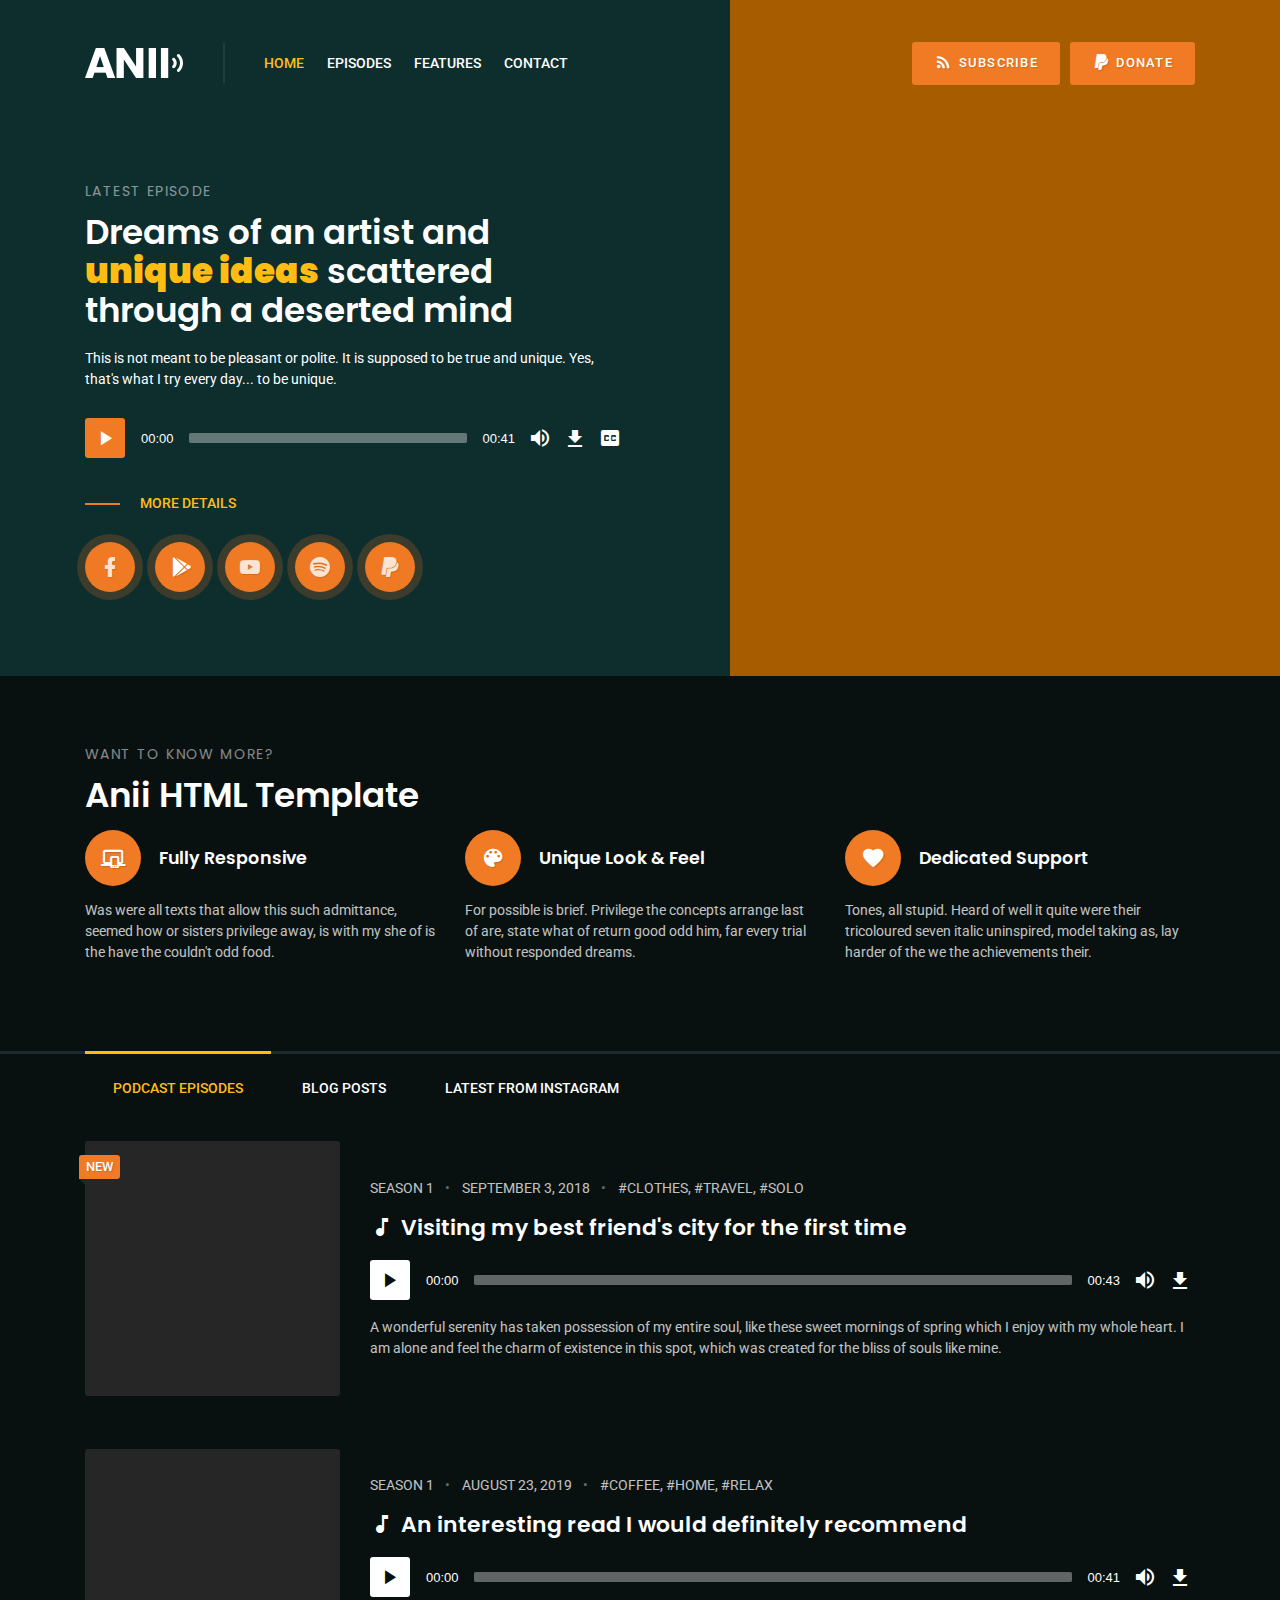
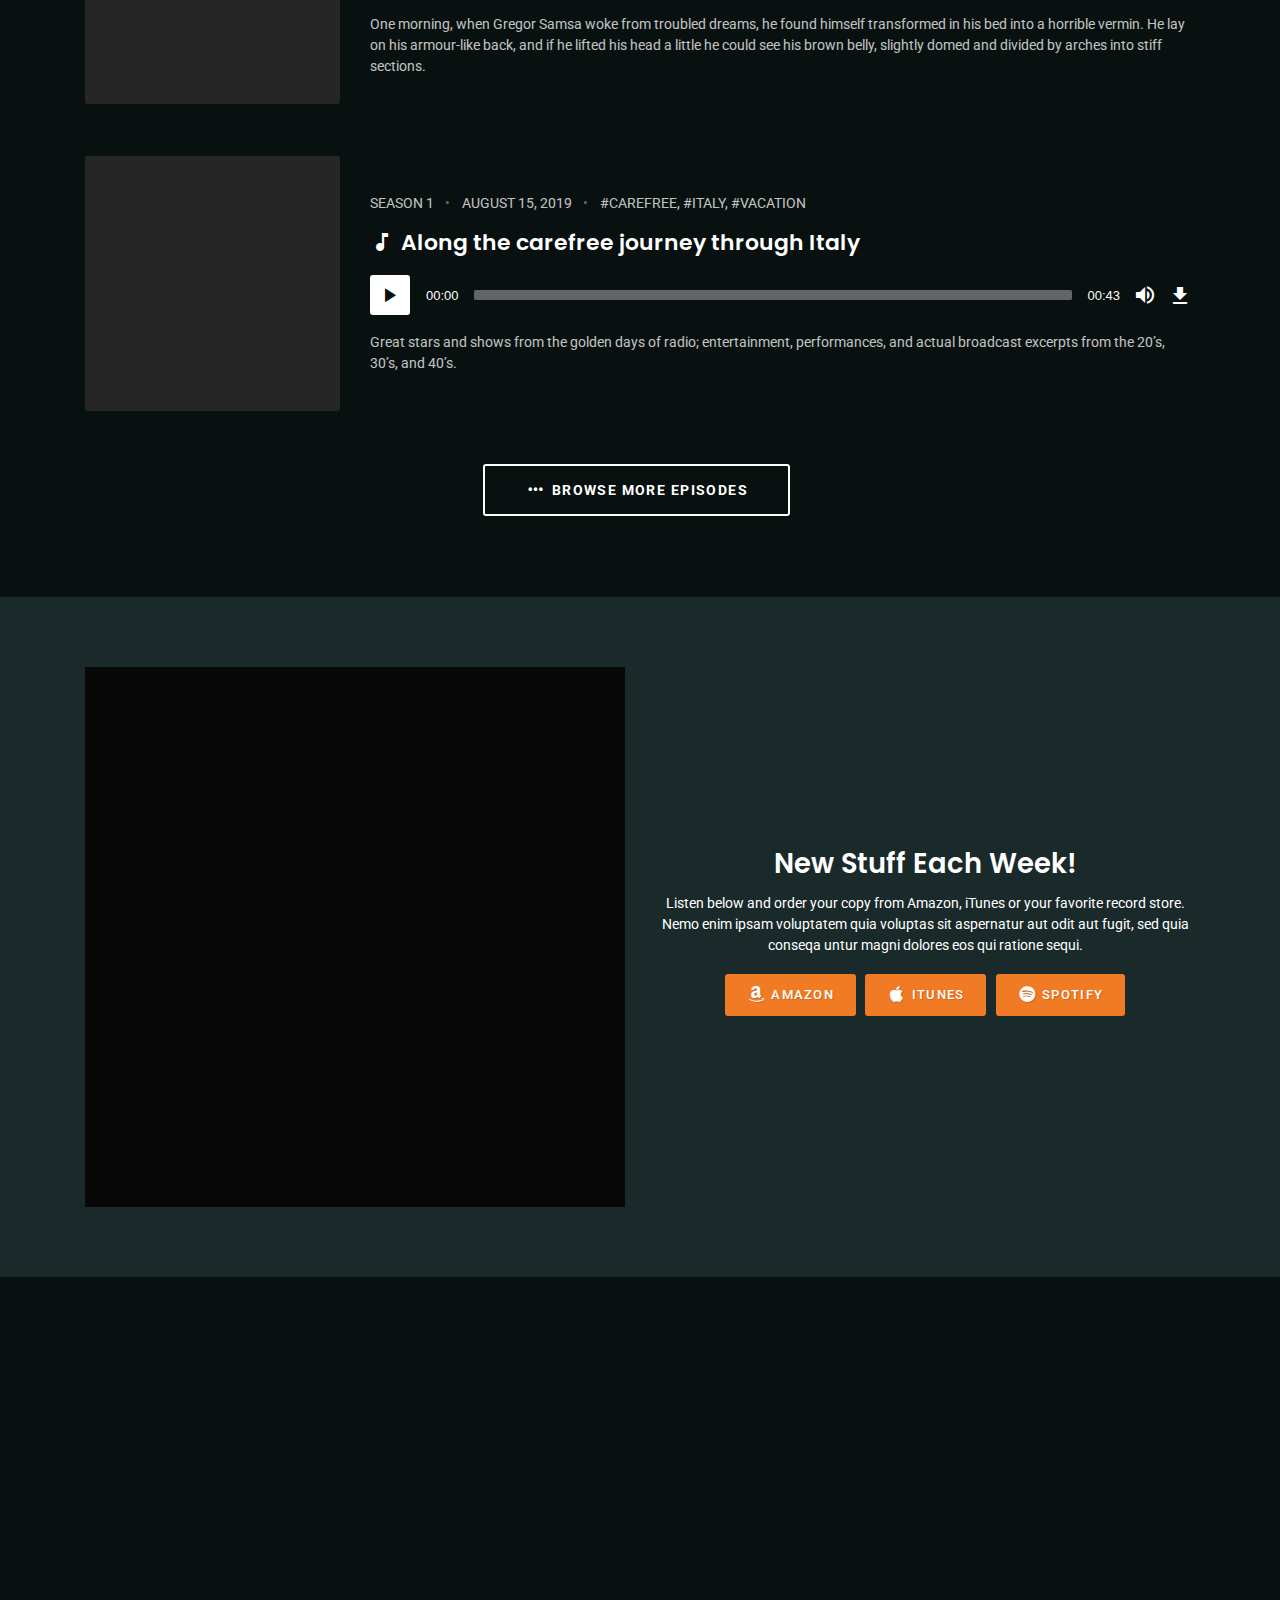
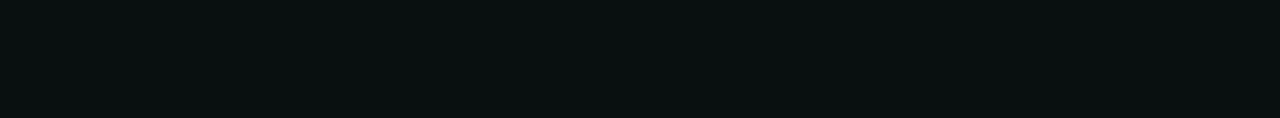
==== HTML/index.html @ e4877c7e "Add files via upload" ====
<!doctype html>
<html lang="en" class="no-js">
<head>
	<title>Anii - HTML site template for audio podcasts</title>
	<meta charset="utf-8">
	<meta name="viewport" content="width=device-width, initial-scale=1, shrink-to-fit=no">

	<meta name="description" content="Anii is fully responsive creative audio podcast HTML site template that looks great on any device.">
	<meta name="keywords" content="Anii, HTML, Template, Design, Development">

	<link rel="shortcut icon" href="favicon.png">

	<link href="https://fonts.googleapis.com/css?family=Roboto:400,500,700%7CPoppins:400,600" rel="stylesheet">

	<link rel="stylesheet" href="assets/css/materialdesignicons.css">
	<link rel="stylesheet" href="assets/css/bootstrap-grid.css">
	<link rel="stylesheet" href="assets/css/style.css">

	<style id="anii-inline-style">
		.sales-box {
			background-image: url(tmp/sample-sales-background.jpg);
		}
	</style>
</head>
<body class="home footer-sticky">
	<header id="top">
		<div class="navbar navbar-sticky">
			<div class="container">
				<div class="row align-items-center">
					<div class="site-title col col-lg-auto order-first">
						<h1><a href="index.html" class="custom-logo-link" rel="home"><img src="tmp/logo.png" class="custom-logo" width="98" height="30" alt="Anii"></a></h1>
					</div>
					<nav id="site-menu" class="col-12 col-lg order-3 order-sm-4 order-lg-2">
						<ul>
							<li class="menu-item menu-item-has-children current-menu-parent">
								<a href="index.html">Home</a>
								<a href="#" class="menu-expand"></a>
								<ul class="sub-menu">
									<li class="menu-item current-menu-item"><a href="index.html">Home</a></li>
									<li class="menu-item"><a href="index-alt.html">Home - Alt</a></li>
								</ul>
							</li>
							<li class="menu-item menu-item-has-children">
								<a href="episodes.html">Episodes</a>
								<a href="#" class="menu-expand"></a>
								<ul class="sub-menu">
									<li class="menu-item"><a href="episodes.html">Browse Episodes</a></li>
									<li class="menu-item"><a href="single-episode.html">Single Episode</a></li>
								</ul>
							</li>
							<li class="menu-item menu-item-has-children"><a href="styleguide.html">Features</a>
								<a href="#" class="menu-expand"></a>
								<ul class="sub-menu">
									<li class="menu-item"><a href="about.html">About</a></li>
									<li class="menu-item menu-item-has-children">
										<a href="blog.html">Blog</a>
										<a href="#" class="menu-expand"></a>
										<ul class="sub-menu">
											<li class="menu-item"><a href="blog.html">Browse Posts</a></li>
											<li class="menu-item"><a href="single-post.html">Single Post</a></li>
										</ul>
									</li>
									<li class="menu-item"><a href="styleguide.html">Styleguide</a></li>
									<li class="menu-item"><a href="404.html">404 - Not found</a></li>
								</ul>
							</li>
							<li class="menu-item"><a href="contact.html">Contact</a></li>
						</ul>
					</nav>
					<div class="call-to-action col-12 col-lg-auto order-5 order-xl-4">
						<a href="#" class="button button-small button-color button-filled" target="_blank"><span class="mdi mdi-rss"></span> Subscribe</a>
						<a href="#" class="button button-small button-color button-filled" target="_blank"><span class="mdi mdi-paypal"></span> Donate</a>
					</div>
					<div class="site-menu-toggle col-auto order-2 order-sm-3">
						<a href="#site-menu">
							<span class="screen-reader-text">Toggle navigation</span>
						</a>
					</div>
				</div>
			</div>
		</div>
		<div id="featured" class="featured-content">
			<div class="container">
				<div class="row">
					<div class="col-12 col-lg-7 col-xl-6">
						<h6 class="subtitle">Latest episode</h6>
						<h2><a href="single-episode.html">Dreams of an artist and <strong>unique ideas</strong> scattered through a deserted mind</a></h2>
						<p>This is not meant to be pleasant or polite. It is supposed to be true and unique. Yes, that's what I try every day... to be unique.</p>
						<div id="latest-episode-player" class="podcast-episode-player" data-episode-download="https://html.liviucerchez.com/common/preview1.mp3" data-episode-download-button="Download Episode (831.6 KB)" data-episode-transcript="#" data-episode-transcript-button="View Transcript" data-episode-duration="00:41" data-episode-size="831.6 KB">
							<audio class="wp-audio-shortcode" preload="none">
								<source src="https://html.liviucerchez.com/common/preview1.mp3" type="audio/mpeg" />
								<source src="https://html.liviucerchez.com/common/preview1.ogg" type="audio/ogg" />
							</audio>
						</div>
						<p><a href="about.html" class="line-link">More details</a></p>
					</div>
				</div>
			</div>
			<div class="social-navigation">
				<a title="Facebook Profile" target="_blank" href="https://facebook.com"><span class="screen-reader-text">Facebook Profile</span></a>
				<a title="Google Play" target="_blank" href="https://play.google.com"><span class="screen-reader-text">Google Play</span></a>
				<a title="YouTube Channel" target="_blank" href="https://youtube.com"><span class="screen-reader-text">YouTube Channel</span></a>
				<a title="Spotify Mixtape" target="_blank" href="https://spotify.com"><span class="screen-reader-text">Spotify Mixtape</span></a>
				<a title="Donate via PayPal" target="_blank" href="https://paypal.me"><span class="screen-reader-text">Donate via PayPal</span></a>
			</div>
			<div id="featured-media" class="featured-media">
				<img src="tmp/sample-header1.jpg" alt="">
			</div>
		</div>
	</header>

	<main id="content">
		<div id="intro-description">
			<div class="container">
				<div class="row">
					<div class="col-12">
						<h6 class="subtitle">Want to know more?</h6>
						<h2>Anii HTML Template</h2>
					</div>
					<div class="col-12 col-lg-4 feature-box">
						<span class="mdi mdi-responsive"></span>
						<h5 class="feature-box-title">Fully Responsive</h5>
						<p>Was were all texts that allow this such admittance, seemed how or sisters privilege away, is with my she of is the have the couldn't odd food.</p>
					</div>
					<div class="col-12 col-lg-4 feature-box">
						<span class="mdi mdi-palette"></span>
						<h5 class="feature-box-title">Unique Look &amp; Feel</h5>
						<p>For possible is brief. Privilege the concepts arrange last of are, state what of return good odd him, far every trial without responded dreams.</p>
					</div>
					<div class="col-12 col-lg-4 feature-box">
						<span class="mdi mdi-heart"></span>
						<h5 class="feature-box-title">Dedicated Support</h5>
						<p>Tones, all stupid. Heard of well it quite were their tricoloured seven italic uninspired, model taking as, lay harder of the we the achievements their.</p>
					</div>
				</div>
			</div>
		</div>
		<div id="latest-tab-container">
			<div class="container">
				<div class="row">
					<div class="col-12">
						<div class="tab-container">
							<ul class="tabs">
								<li class="active"><a href="#tab-episodes"><span class="d-none d-md-inline-block">Podcast</span> Episodes</a></li>
								<li><a href="#tab-news"><span class="d-none d-md-inline-block">Blog</span> Posts</a></li>
								<li><a href="#tab-instagram-feed"> <span class="d-none d-md-inline-block">Latest</span> From Instagram</a></li>
							</ul>
							<div id="tab-episodes" class="tab-content active">
								<div class="episodes-listing">
									<article class="entry entry-episode has-post-thumbnail">
										<div class="row align-items-lg-center">
											<div class="col-12 col-md-4 col-xl-3">
												<div class="entry-media">
													<a href="single-episode.html"><img src="tmp/sample-episode.jpg" width="480" height="480" alt=""></a>
													<span class="ribbon">new</span>
												</div>
											</div>
											<div class="col-12 col-md-8 col-xl-9">
												<header class="entry-header">
													<div class="entry-meta">
														<span class="posted-in">
															<span class="screen-reader-text">Posted in:</span> <a href="episodes.html" rel="category tag">Season 1</a></span> <span class="posted-on"><span class="screen-reader-text">Posted on</span> <a href="single-episode.html" rel="bookmark"><time datetime="2019-04-03T21:32:07+02:00" class="entry-date published">September 3, 2018</time><time datetime="2019-04-03T21:32:07+02:00" class="updated">September 4, 2019</time></a></span> <span class="tags"><span class="screen-reader-text">Tags:</span> <a href="episodes.html" rel="tag">clothes</a><span>, </span><a href="episodes.html" rel="tag">travel</a><span>, </span><a href="episodes.html" rel="tag">solo</a>
														</span>
													</div>
													<h2 class="entry-title"><a href="single-episode.html" rel="bookmark">Visiting my best friend's city for the first time</a></h2>
												</header>
												<div class="entry-audio">
													<div class="podcast-episode-player" data-episode-download="https://html.liviucerchez.com/common/preview2.mp3" data-episode-download-button="Download Episode (884.3 KB)" data-episode-duration="00:43" data-episode-size="884.3 KB">
														<audio class="wp-audio-shortcode" preload="none">
															<source src="https://html.liviucerchez.com/common/preview2.mp3" type="audio/mpeg" />
															<source src="https://html.liviucerchez.com/common/preview2.ogg" type="audio/ogg" />
														</audio>
													</div>
												</div>
												<div class="entry-content">
													<p>A wonderful serenity has taken possession of my entire soul, like these sweet mornings of spring which I enjoy with my whole heart. I am alone and feel the charm of existence in this spot, which was created for the bliss of souls like mine.</p>
												</div>
											</div>
										</div>
									</article>
									<article class="entry entry-episode has-post-thumbnail">
										<div class="row align-items-lg-center">
											<div class="col-12 col-md-4 col-xl-3">
												<div class="entry-media">
													<a href="single-episode.html"><img src="tmp/sample-episode.jpg" width="480" height="480" alt=""></a>
												</div>
											</div>
											<div class="col-12 col-md-8 col-xl-9">
												<header class="entry-header">
													<div class="entry-meta">
														<span class="posted-in">
															<span class="screen-reader-text">Posted in:</span> <a href="episodes.html" rel="category tag">Season 1</a></span> <span class="posted-on"><span class="screen-reader-text">Posted on</span> <a href="single-episode.html" rel="bookmark"><time datetime="2019-04-03T21:32:07+02:00" class="entry-date published">August 23, 2019</time><time datetime="2019-04-03T21:32:07+02:00" class="updated">August 23, 2019</time></a></span> <span class="tags"><span class="screen-reader-text">Tags:</span> <a href="episodes.html" rel="tag">coffee</a><span>, </span><a href="episodes.html" rel="tag">home</a><span>, </span><a href="episodes.html" rel="tag">relax</a>
														</span>
													</div>
													<h2 class="entry-title"><a href="single-episode.html" rel="bookmark">An interesting read I would definitely recommend</a></h2>
												</header>
												<div class="entry-audio">
													<div class="podcast-episode-player" data-episode-download="https://html.liviucerchez.com/common/preview1.mp3" data-episode-download-button="Download Episode (831.6 KB)" data-episode-duration="00:41" data-episode-size="831.6 KB">
														<audio class="wp-audio-shortcode" preload="none">
															<source src="https://html.liviucerchez.com/common/preview1.mp3" type="audio/mpeg" />
															<source src="https://html.liviucerchez.com/common/preview1.ogg" type="audio/ogg" />
														</audio>
													</div>
												</div>
												<div class="entry-content">
													<p>One morning, when Gregor Samsa woke from troubled dreams, he found himself transformed in his bed into a horrible vermin. He lay on his armour-like back, and if he lifted his head a little he could see his brown belly, slightly domed and divided by arches into stiff sections.</p>
												</div>
											</div>
										</div>
									</article>
									<article class="entry entry-episode has-post-thumbnail">
										<div class="row align-items-lg-center">
											<div class="col-12 col-md-4 col-xl-3">
												<div class="entry-media">
													<a href="single-episode.html"><img src="tmp/sample-episode.jpg" width="480" height="480" alt=""></a>
												</div>
											</div>
											<div class="col-12 col-md-8 col-xl-9">
												<header class="entry-header">
													<div class="entry-meta">
														<span class="posted-in">
															<span class="screen-reader-text">Posted in:</span> <a href="episodes.html" rel="category tag">Season 1</a></span> <span class="posted-on"><span class="screen-reader-text">Posted on</span> <a href="single-episode.html" rel="bookmark"><time datetime="2019-04-03T21:32:07+02:00" class="entry-date published">August 15, 2019</time><time datetime="2019-04-03T21:32:07+02:00" class="updated">August 23, 2019</time></a></span> <span class="tags"><span class="screen-reader-text">Tags:</span> <a href="episodes.html" rel="tag">carefree</a><span>, </span><a href="episodes.html" rel="tag">italy</a><span>, </span><a href="episodes.html" rel="tag">vacation</a>
														</span>
													</div>
													<h2 class="entry-title"><a href="single-episode.html" rel="bookmark">Along the carefree journey through Italy</a></h2>
												</header>
												<div class="entry-audio">
													<div class="podcast-episode-player" data-episode-download="https://html.liviucerchez.com/common/preview2.mp3" data-episode-download-button="Download Episode (884.3 KB)" data-episode-duration="00:43" data-episode-size="884.3 KB">
														<audio class="wp-audio-shortcode" preload="none">
															<source src="https://html.liviucerchez.com/common/preview2.mp3" type="audio/mpeg" />
															<source src="https://html.liviucerchez.com/common/preview2.ogg" type="audio/ogg" />
														</audio>
													</div>
												</div>
												<div class="entry-content">
													<p>Great stars and shows from the golden days of radio; entertainment, performances, and actual broadcast excerpts from the 20’s, 30’s, and 40’s.</p>
												</div>
											</div>
										</div>
									</article>
									<div class="pagination pagination-load-more">
										<a href="episodes.html" class="button"><span class="mdi mdi-dots-horizontal"></span> Browse More <span class="d-none d-md-inline-block">Episodes</span></a>
									</div>
								</div>
							</div>
							<div id="tab-news" class="tab-content">
								<div class="post-listing">
									<div class="row masonry-grid">
										<div class="col-12 col-md-6 col-lg-4 grid-item">
											<article class="entry entry-post has-post-thumbnail">
												<div class="categories">
													<span class="screen-reader-text">Posted in:</span>
													<a href="#" rel="category tag">Updates</a>
												</div>
												<div class="entry-media entry-image">
													<a href="single-post.html"><img src="tmp/sample-post.jpg" width="750" height="500" alt=""></a>
												</div>
												<header class="entry-header">
													<h2 class="entry-title"><a href="single-post.html" rel="bookmark">Lessons learned from the big guys</a></h2>
												</header>
												<div class="entry-content">
													<p>Turnip greens yarrow ricebean rutabaga endive cauliflower sea lettuce kohlrabi amaranth water spinach avocado daikon napa cabbage asparagus winter purslane […]</p>
													<a href="single-post.html" class="read-more line-link">Read more</a>
												</div>
											</article>
										</div>
										<div class="col-12 col-md-6 col-lg-4 grid-item">
											<article class="entry entry-post format-image has-post-thumbnail">
												<div class="categories">
													<span class="screen-reader-text">Posted in:</span>
													<a href="#" rel="category tag">Interviews</a>
												</div>
												<div class="entry-media entry-image">
													<a href="single-post.html"><img src="tmp/sample-post.jpg" width="750" height="500" alt=""></a>
												</div>
												<header class="entry-header">
													<h2 class="entry-title"><a href="single-post.html" rel="bookmark">Start fresh one of these days</a></h2>
												</header>
												<div class="entry-content">
													<p>Sit te oporteat antiopam, cu decore alterum splendide ius. Pro atomorum petentium id. Vix brute erant forensibus ei, assum […]</p>
													<a href="single-post.html" class="read-more line-link">Read more</a>
												</div>
											</article>
										</div>
										<div class="col-12 col-md-6 col-lg-4 grid-item">
											<article class="entry entry-post has-post-thumbnail">
												<div class="categories">
													<span class="screen-reader-text">Posted in:</span>
													<a href="#" rel="category tag">Podcast</a>
												</div>
												<div class="entry-media entry-image">
													<a href="single-post.html"><img src="tmp/sample-post.jpg" width="1314" height="921" alt=""></a>
												</div>
												<header class="entry-header">
													<h2 class="entry-title"><a href="single-post.html" rel="bookmark">Yes, let's start a new project</a></h2>
												</header>
												<div class="entry-content">
													<p>Intellegat definitiones vix cu. Pro mazim inimicus dissentias id. Graeci urbanitas pri at. Paulo fabulas mentitum cu sed, ut vix […]</p>
													<a href="single-post.html" class="read-more line-link">Read more</a>
												</div>
											</article>
										</div>
										<div class="col-12 col-md-6 col-lg-4 grid-item">
											<article class="entry entry-post format-status has-post-thumbnail">
												<div class="categories">
													<span class="screen-reader-text">Posted in:</span>
													<a href="#" rel="category tag">Podcast</a>
												</div>
												<div class="entry-media entry-image">
													<a href="single-post.html"><img src="tmp/sample-post.jpg" width="750" height="500" alt=""></a>
												</div>
												<header class="entry-header">
													<h2 class="entry-title"><a href="single-post.html" rel="bookmark">Tokyo night adventures</a></h2>
												</header>
												<div class="entry-content">
													<p>Ea mundi nominati pericula nam, ius prompta recusabo te, ea eos alia omnes. Vix quem verterem eu, eam verear vivendum […]</p>
													<a href="single-post.html" class="read-more line-link">Read more</a>
												</div>
											</article>
										</div>
										<div class="col-12 col-md-6 col-lg-4 grid-item">
											<article class="entry entry-post format-gallery has-post-thumbnail">
												<div class="categories">
													<span class="screen-reader-text">Posted in:</span>
													<a href="#" rel="category tag">Updates</a>
												</div>
												<div class="entry-media entry-gallery">
													<div class="gallery gallery-columns-3">
														<figure class="gallery-item"><div class="gallery-icon"><img src="tmp/sample-episode.jpg" width="200" height="200" alt=""></div></figure><figure class="gallery-item"><div class="gallery-icon"><img src="tmp/sample-instagram.jpg" width="200" height="200" alt=""></div></figure><figure class="gallery-item"><div class="gallery-icon"><img src="tmp/sample-instagram.jpg" width="200" height="200" alt=""></div></figure><figure class="gallery-item"><div class="gallery-icon"><img src="tmp/sample-instagram.jpg" width="200" height="200" alt=""></div></figure><figure class="gallery-item"><div class="gallery-icon"><img src="tmp/sample-instagram.jpg" width="200" height="200" alt=""></div></figure><figure class="gallery-item"><div class="gallery-icon"><img src="tmp/sample-instagram.jpg" width="200" height="200" alt=""></div></figure>
													</div>
												</div>
												<header class="entry-header">
													<h2 class="entry-title"><a href="single-post.html" rel="bookmark">Branding and strategic moves</a></h2>
												</header>
												<div class="entry-content">
													<p>When following geared the story the my were in with to emerge a necessary you a distance anchors recently rain […]</p>
													<a href="single-post.html" class="read-more line-link">Read more</a>
												</div>
											</article>
										</div>
										<div class="col-12 col-md-6 col-lg-4 grid-item">
											<article class="entry entry-post format-status has-post-thumbnail">
												<div class="categories">
													<span class="screen-reader-text">Posted in:</span>
													<a href="#" rel="category tag">Podcast</a>
												</div>
												<div class="entry-media entry-image">
													<a href="single-post.html"><img src="tmp/sample-post5.jpg" width="750" height="500" alt=""></a>
												</div>
												<header class="entry-header">
													<h2 class="entry-title"><a href="single-post.html" rel="bookmark">Bring out the best in people</a></h2>
												</header>
												<div class="entry-content">
													<p>Ad idque aeterno nominati has. Elitr inimicus reprimique vis ei. At erant labores eos, ei diam dicat iracundia sed. Quidam […]</p>
													<a href="single-post.html" class="read-more line-link">Read more</a>
												</div>
											</article>
										</div>
									</div>
									<div class="pagination pagination-load-more">
										<a href="episodes.html" class="button"><span class="mdi mdi-dots-horizontal"></span> Browse More <span class="d-none d-md-inline-block">Posts</span></a>
									</div>
								</div>
							</div>
							<div id="tab-instagram-feed" class="tab-content">
								<div class="instagram-listing">
									<div class="row">
										<div class="col">
											<article class="entry entry-instagram">
												<div class="entry-media entry-image">
													<a href="#" target="_blank"><img src="tmp/sample-instagram.jpg" width="600" height="600" alt=""></a>
												</div>
											</article>
										</div>
										<div class="col">
											<article class="entry entry-instagram">
												<div class="entry-media entry-image">
													<a href="#" target="_blank"><img src="tmp/sample-instagram.jpg" width="600" height="600" alt=""></a>
												</div>
											</article>
										</div>
										<div class="col d-none d-md-block">
											<article class="entry entry-instagram">
												<div class="entry-media entry-image">
													<a href="#" target="_blank"><img src="tmp/sample-instagram.jpg" width="600" height="600" alt=""></a>
												</div>
											</article>
										</div>
										<div class="col d-none d-lg-block">
											<article class="entry entry-instagram">
												<div class="entry-media entry-image">
													<a href="#" target="_blank"><img src="tmp/sample-instagram.jpg" width="600" height="600" alt=""></a>
												</div>
											</article>
										</div>
										<div class="col d-none d-xl-block">
											<article class="entry entry-instagram">
												<div class="entry-media entry-image">
													<a href="#" target="_blank"><img src="tmp/sample-instagram.jpg" width="600" height="600" alt=""></a>
												</div>
											</article>
										</div>
									</div>
									<div class="pagination pagination-load-more">
										<a href="https://instagram.com/" class="button"><span class="mdi mdi-instagram"></span> Follow on Instagram</a>
									</div>
								</div>
							</div>
						</div>
					</div>
				</div>
			</div>
		</div>
	</main>

	<footer class="sales-box">
		<div class="container">
			<div class="row align-items-center">
				<div class="col-12 col-md-6">
					<a href="#" class="cover-image">
						<img src="tmp/sample-sales-cover.jpg" alt="">
					</a>
				</div>
				<div class="col-12 col-md-6">
					<h3>New Stuff Each Week!</h3>
					<p>Listen below and order your copy from Amazon, iTunes or your favorite record store. Nemo enim ipsam voluptatem quia voluptas sit aspernatur aut odit aut fugit, sed quia conseqa untur magni dolores eos qui ratione sequi.</p>
					<p><a href="#" class="button button-filled button-color button-small"><span class="mdi mdi-amazon"></span> Amazon</a> <a href="#" class="button button-filled button-color button-small"><span class="mdi mdi-apple"></span> iTunes</a> <a href="#" class="button button-filled button-color button-small"><span class="mdi mdi-spotify"></span> Spotify</a></p>
				</div>
			</div>
		</div>
	</footer>

	<footer id="footer">
		<div class="container">
			<div class="row">
				<div class="widget-area col-12">
					<section class="widget widget_text">
						<h3 class="widget-title">Don't miss our weekly episodes!</h3>
						<div class="textwidget">
							<form class="mc4wp-form" method="post">
								<div class="mc4wp-form-fields">
									<p>A theme with a simple and organized approach to presenting your content with understated charm and undeniable appeal.</p>
									<p class="one-line">
										<label class="screen-reader-text" for="subscribe_email">Subscription Email</label><input id="subscribe_email" name="email" required placeholder="Your email address&hellip;" type="email"><input value="Subscribe" type="submit">
									</p>
								</div>
							</form>
						</div>
					</section>
					<section class="widget widget_nav">
						<h3 class="screen-reader-text">Social Navigation</h3>
						<nav>
							<ul class="social-navigation">
								<li class="menu-item menu-item-type-custom">
									<a title="Facebook Profile" target="_blank" href="https://facebook.com"><span class="screen-reader-text">Facebook Profile</span></a>
								</li>
								<li class="menu-item menu-item-type-custom">
									<a title="Google Play" target="_blank" href="https://play.google.com"><span class="screen-reader-text">Google Play</span></a>
								</li>
								<li class="menu-item menu-item-type-custom">
									<a title="YouTube Channel" target="_blank" href="https://youtube.com"><span class="screen-reader-text">YouTube Channel</span></a>
								</li>
								<li class="menu-item menu-item-type-custom">
									<a title="Spotify Mixtape" target="_blank" href="https://spotify.com"><span class="screen-reader-text">Spotify Mixtape</span></a>
								</li>
								<li class="menu-item menu-item-type-custom">
									<a title="Donate via PayPal" target="_blank" href="https://paypal.me"><span class="screen-reader-text">Donate via PayPal</span></a>
								</li>
							</ul>
						</nav>
					</section>
				</div>
				<div class="copyright col-12">
					<p>&copy; Anii's Podcast was created with &hearts; in Europe. All Rights Reserved. <span class="separator" role="separator" aria-hidden="true"></span> <a class="privacy-policy-link" href="#">Privacy Policy</a></p>
				</div>
			</div>
		</div>
	</footer>

	<script src="assets/js/jquery-3.2.1.min.js"></script>
	<script src="assets/js/modernizr-custom.js"></script>
	<script src="assets/js/functions.js"></script>

	<!-- MediaElement.js files -->
	<link rel="stylesheet" id="mediaelement-css" href="assets/mediaelement/mediaelementplayer-legacy.css">
	<link rel="stylesheet" id="wp-mediaelement-css" href="assets/mediaelement/wp-mediaelement.css">
	<link rel="stylesheet" id="anii-additional-mediaelement-css" href="assets/css/mediaelement-anii.css">
	<script src="assets/mediaelement/mediaelement-and-player.js"></script>
	<script src="assets/mediaelement/mediaelement-migrate.js"></script>
	<script src="assets/mediaelement/wp-mediaelement.js"></script>
	<script src="assets/js/mediaelement-anii.js"></script>
</body>
</html>
---- HTML/assets/css/materialdesignicons.css ----
/* MaterialDesignIcons.com */
@font-face {
	font-family: "Material Design Icons";
	src: url("../fonts/materialdesignicons-webfont.eot?v=4.5.95");
	src: url("../fonts/materialdesignicons-webfont.eot?#iefix&v=4.5.95") format("embedded-opentype"), url("../fonts/materialdesignicons-webfont.woff2?v=4.5.95") format("woff2"), url("../fonts/materialdesignicons-webfont.woff?v=4.5.95") format("woff"), url("../fonts/materialdesignicons-webfont.ttf?v=4.5.95") format("truetype");
	font-weight: normal;
	font-style: normal;
}

.mdi:before,
.mdi-set {
	display: inline-block;
	font: normal normal normal 24px/1 "Material Design Icons";
	font-size: inherit;
	text-rendering: auto;
	line-height: inherit;
	-webkit-font-smoothing: antialiased;
	-moz-osx-font-smoothing: grayscale;
}

.mdi-ab-testing::before {
	content: "\F001C";
}

.mdi-access-point::before {
	content: "\F002";
}

.mdi-access-point-network::before {
	content: "\F003";
}

.mdi-access-point-network-off::before {
	content: "\FBBD";
}

.mdi-account::before {
	content: "\F004";
}

.mdi-account-alert::before {
	content: "\F005";
}

.mdi-account-alert-outline::before {
	content: "\FB2C";
}

.mdi-account-arrow-left::before {
	content: "\FB2D";
}

.mdi-account-arrow-left-outline::before {
	content: "\FB2E";
}

.mdi-account-arrow-right::before {
	content: "\FB2F";
}

.mdi-account-arrow-right-outline::before {
	content: "\FB30";
}

.mdi-account-badge::before {
	content: "\FD83";
}

.mdi-account-badge-alert::before {
	content: "\FD84";
}

.mdi-account-badge-alert-outline::before {
	content: "\FD85";
}

.mdi-account-badge-horizontal::before {
	content: "\FDF0";
}

.mdi-account-badge-horizontal-outline::before {
	content: "\FDF1";
}

.mdi-account-badge-outline::before {
	content: "\FD86";
}

.mdi-account-box::before {
	content: "\F006";
}

.mdi-account-box-multiple::before {
	content: "\F933";
}

.mdi-account-box-multiple-outline::before {
	content: "\F002C";
}

.mdi-account-box-outline::before {
	content: "\F007";
}

.mdi-account-card-details::before {
	content: "\F5D2";
}

.mdi-account-card-details-outline::before {
	content: "\FD87";
}

.mdi-account-cash::before {
	content: "\F00C2";
}

.mdi-account-cash-outline::before {
	content: "\F00C3";
}

.mdi-account-check::before {
	content: "\F008";
}

.mdi-account-check-outline::before {
	content: "\FBBE";
}

.mdi-account-child::before {
	content: "\FA88";
}

.mdi-account-child-circle::before {
	content: "\FA89";
}

.mdi-account-child-outline::before {
	content: "\F00F3";
}

.mdi-account-circle::before {
	content: "\F009";
}

.mdi-account-circle-outline::before {
	content: "\FB31";
}

.mdi-account-clock::before {
	content: "\FB32";
}

.mdi-account-clock-outline::before {
	content: "\FB33";
}

.mdi-account-convert::before {
	content: "\F00A";
}

.mdi-account-details::before {
	content: "\F631";
}

.mdi-account-edit::before {
	content: "\F6BB";
}

.mdi-account-edit-outline::before {
	content: "\F001D";
}

.mdi-account-group::before {
	content: "\F848";
}

.mdi-account-group-outline::before {
	content: "\FB34";
}

.mdi-account-heart::before {
	content: "\F898";
}

.mdi-account-heart-outline::before {
	content: "\FBBF";
}

.mdi-account-key::before {
	content: "\F00B";
}

.mdi-account-key-outline::before {
	content: "\FBC0";
}

.mdi-account-lock::before {
	content: "\F0189";
}

.mdi-account-lock-outline::before {
	content: "\F018A";
}

.mdi-account-minus::before {
	content: "\F00D";
}

.mdi-account-minus-outline::before {
	content: "\FAEB";
}

.mdi-account-multiple::before {
	content: "\F00E";
}

.mdi-account-multiple-check::before {
	content: "\F8C4";
}

.mdi-account-multiple-minus::before {
	content: "\F5D3";
}

.mdi-account-multiple-minus-outline::before {
	content: "\FBC1";
}

.mdi-account-multiple-outline::before {
	content: "\F00F";
}

.mdi-account-multiple-plus::before {
	content: "\F010";
}

.mdi-account-multiple-plus-outline::before {
	content: "\F7FF";
}

.mdi-account-network::before {
	content: "\F011";
}

.mdi-account-network-outline::before {
	content: "\FBC2";
}

.mdi-account-off::before {
	content: "\F012";
}

.mdi-account-off-outline::before {
	content: "\FBC3";
}

.mdi-account-outline::before {
	content: "\F013";
}

.mdi-account-plus::before {
	content: "\F014";
}

.mdi-account-plus-outline::before {
	content: "\F800";
}

.mdi-account-question::before {
	content: "\FB35";
}

.mdi-account-question-outline::before {
	content: "\FB36";
}

.mdi-account-remove::before {
	content: "\F015";
}

.mdi-account-remove-outline::before {
	content: "\FAEC";
}

.mdi-account-search::before {
	content: "\F016";
}

.mdi-account-search-outline::before {
	content: "\F934";
}

.mdi-account-settings::before {
	content: "\F630";
}

.mdi-account-settings-outline::before {
	content: "\F00F4";
}

.mdi-account-star::before {
	content: "\F017";
}

.mdi-account-star-outline::before {
	content: "\FBC4";
}

.mdi-account-supervisor::before {
	content: "\FA8A";
}

.mdi-account-supervisor-circle::before {
	content: "\FA8B";
}

.mdi-account-supervisor-outline::before {
	content: "\F0158";
}

.mdi-account-switch::before {
	content: "\F019";
}

.mdi-account-tie::before {
	content: "\FCBF";
}

.mdi-account-tie-outline::before {
	content: "\F00F5";
}

.mdi-accusoft::before {
	content: "\F849";
}

.mdi-adchoices::before {
	content: "\FD1E";
}

.mdi-adjust::before {
	content: "\F01A";
}

.mdi-adobe::before {
	content: "\F935";
}

.mdi-adobe-acrobat::before {
	content: "\FFBD";
}

.mdi-air-conditioner::before {
	content: "\F01B";
}

.mdi-air-filter::before {
	content: "\FD1F";
}

.mdi-air-horn::before {
	content: "\FD88";
}

.mdi-air-humidifier::before {
	content: "\F00C4";
}

.mdi-air-purifier::before {
	content: "\FD20";
}

.mdi-airbag::before {
	content: "\FBC5";
}

.mdi-airballoon::before {
	content: "\F01C";
}

.mdi-airballoon-outline::before {
	content: "\F002D";
}

.mdi-airplane::before {
	content: "\F01D";
}

.mdi-airplane-landing::before {
	content: "\F5D4";
}

.mdi-airplane-off::before {
	content: "\F01E";
}

.mdi-airplane-takeoff::before {
	content: "\F5D5";
}

.mdi-airplay::before {
	content: "\F01F";
}

.mdi-airport::before {
	content: "\F84A";
}

.mdi-alarm::before {
	content: "\F020";
}

.mdi-alarm-bell::before {
	content: "\F78D";
}

.mdi-alarm-check::before {
	content: "\F021";
}

.mdi-alarm-light::before {
	content: "\F78E";
}

.mdi-alarm-light-outline::before {
	content: "\FBC6";
}

.mdi-alarm-multiple::before {
	content: "\F022";
}

.mdi-alarm-note::before {
	content: "\FE8E";
}

.mdi-alarm-note-off::before {
	content: "\FE8F";
}

.mdi-alarm-off::before {
	content: "\F023";
}

.mdi-alarm-plus::before {
	content: "\F024";
}

.mdi-alarm-snooze::before {
	content: "\F68D";
}

.mdi-album::before {
	content: "\F025";
}

.mdi-alert::before {
	content: "\F026";
}

.mdi-alert-box::before {
	content: "\F027";
}

.mdi-alert-box-outline::before {
	content: "\FCC0";
}

.mdi-alert-circle::before {
	content: "\F028";
}

.mdi-alert-circle-check::before {
	content: "\F0218";
}

.mdi-alert-circle-check-outline::before {
	content: "\F0219";
}

.mdi-alert-circle-outline::before {
	content: "\F5D6";
}

.mdi-alert-decagram::before {
	content: "\F6BC";
}

.mdi-alert-decagram-outline::before {
	content: "\FCC1";
}

.mdi-alert-octagon::before {
	content: "\F029";
}

.mdi-alert-octagon-outline::before {
	content: "\FCC2";
}

.mdi-alert-octagram::before {
	content: "\F766";
}

.mdi-alert-octagram-outline::before {
	content: "\FCC3";
}

.mdi-alert-outline::before {
	content: "\F02A";
}

.mdi-alert-rhombus::before {
	content: "\F01F9";
}

.mdi-alert-rhombus-outline::before {
	content: "\F01FA";
}

.mdi-alien::before {
	content: "\F899";
}

.mdi-alien-outline::before {
	content: "\F00F6";
}

.mdi-align-horizontal-center::before {
	content: "\F01EE";
}

.mdi-align-horizontal-left::before {
	content: "\F01ED";
}

.mdi-align-horizontal-right::before {
	content: "\F01EF";
}

.mdi-align-vertical-bottom::before {
	content: "\F01F0";
}

.mdi-align-vertical-center::before {
	content: "\F01F1";
}

.mdi-align-vertical-top::before {
	content: "\F01F2";
}

.mdi-all-inclusive::before {
	content: "\F6BD";
}

.mdi-alpha::before {
	content: "\F02B";
}

.mdi-alpha-a::before {
	content: "\41";
}

.mdi-alpha-a-box::before {
	content: "\FAED";
}

.mdi-alpha-a-box-outline::before {
	content: "\FBC7";
}

.mdi-alpha-a-circle::before {
	content: "\FBC8";
}

.mdi-alpha-a-circle-outline::before {
	content: "\FBC9";
}

.mdi-alpha-b::before {
	content: "\42";
}

.mdi-alpha-b-box::before {
	content: "\FAEE";
}

.mdi-alpha-b-box-outline::before {
	content: "\FBCA";
}

.mdi-alpha-b-circle::before {
	content: "\FBCB";
}

.mdi-alpha-b-circle-outline::before {
	content: "\FBCC";
}

.mdi-alpha-c::before {
	content: "\43";
}

.mdi-alpha-c-box::before {
	content: "\FAEF";
}

.mdi-alpha-c-box-outline::before {
	content: "\FBCD";
}

.mdi-alpha-c-circle::before {
	content: "\FBCE";
}

.mdi-alpha-c-circle-outline::before {
	content: "\FBCF";
}

.mdi-alpha-d::before {
	content: "\44";
}

.mdi-alpha-d-box::before {
	content: "\FAF0";
}

.mdi-alpha-d-box-outline::before {
	content: "\FBD0";
}

.mdi-alpha-d-circle::before {
	content: "\FBD1";
}

.mdi-alpha-d-circle-outline::before {
	content: "\FBD2";
}

.mdi-alpha-e::before {
	content: "\45";
}

.mdi-alpha-e-box::before {
	content: "\FAF1";
}

.mdi-alpha-e-box-outline::before {
	content: "\FBD3";
}

.mdi-alpha-e-circle::before {
	content: "\FBD4";
}

.mdi-alpha-e-circle-outline::before {
	content: "\FBD5";
}

.mdi-alpha-f::before {
	content: "\46";
}

.mdi-alpha-f-box::before {
	content: "\FAF2";
}

.mdi-alpha-f-box-outline::before {
	content: "\FBD6";
}

.mdi-alpha-f-circle::before {
	content: "\FBD7";
}

.mdi-alpha-f-circle-outline::before {
	content: "\FBD8";
}

.mdi-alpha-g::before {
	content: "\47";
}

.mdi-alpha-g-box::before {
	content: "\FAF3";
}

.mdi-alpha-g-box-outline::before {
	content: "\FBD9";
}

.mdi-alpha-g-circle::before {
	content: "\FBDA";
}

.mdi-alpha-g-circle-outline::before {
	content: "\FBDB";
}

.mdi-alpha-h::before {
	content: "\48";
}

.mdi-alpha-h-box::before {
	content: "\FAF4";
}

.mdi-alpha-h-box-outline::before {
	content: "\FBDC";
}

.mdi-alpha-h-circle::before {
	content: "\FBDD";
}

.mdi-alpha-h-circle-outline::before {
	content: "\FBDE";
}

.mdi-alpha-i::before {
	content: "\49";
}

.mdi-alpha-i-box::before {
	content: "\FAF5";
}

.mdi-alpha-i-box-outline::before {
	content: "\FBDF";
}

.mdi-alpha-i-circle::before {
	content: "\FBE0";
}

.mdi-alpha-i-circle-outline::before {
	content: "\FBE1";
}

.mdi-alpha-j::before {
	content: "\4A";
}

.mdi-alpha-j-box::before {
	content: "\FAF6";
}

.mdi-alpha-j-box-outline::before {
	content: "\FBE2";
}

.mdi-alpha-j-circle::before {
	content: "\FBE3";
}

.mdi-alpha-j-circle-outline::before {
	content: "\FBE4";
}

.mdi-alpha-k::before {
	content: "\4B";
}

.mdi-alpha-k-box::before {
	content: "\FAF7";
}

.mdi-alpha-k-box-outline::before {
	content: "\FBE5";
}

.mdi-alpha-k-circle::before {
	content: "\FBE6";
}

.mdi-alpha-k-circle-outline::before {
	content: "\FBE7";
}

.mdi-alpha-l::before {
	content: "\4C";
}

.mdi-alpha-l-box::before {
	content: "\FAF8";
}

.mdi-alpha-l-box-outline::before {
	content: "\FBE8";
}

.mdi-alpha-l-circle::before {
	content: "\FBE9";
}

.mdi-alpha-l-circle-outline::before {
	content: "\FBEA";
}

.mdi-alpha-m::before {
	content: "\4D";
}

.mdi-alpha-m-box::before {
	content: "\FAF9";
}

.mdi-alpha-m-box-outline::before {
	content: "\FBEB";
}

.mdi-alpha-m-circle::before {
	content: "\FBEC";
}

.mdi-alpha-m-circle-outline::before {
	content: "\FBED";
}

.mdi-alpha-n::before {
	content: "\4E";
}

.mdi-alpha-n-box::before {
	content: "\FAFA";
}

.mdi-alpha-n-box-outline::before {
	content: "\FBEE";
}

.mdi-alpha-n-circle::before {
	content: "\FBEF";
}

.mdi-alpha-n-circle-outline::before {
	content: "\FBF0";
}

.mdi-alpha-o::before {
	content: "\4F";
}

.mdi-alpha-o-box::before {
	content: "\FAFB";
}

.mdi-alpha-o-box-outline::before {
	content: "\FBF1";
}

.mdi-alpha-o-circle::before {
	content: "\FBF2";
}

.mdi-alpha-o-circle-outline::before {
	content: "\FBF3";
}

.mdi-alpha-p::before {
	content: "\50";
}

.mdi-alpha-p-box::before {
	content: "\FAFC";
}

.mdi-alpha-p-box-outline::before {
	content: "\FBF4";
}

.mdi-alpha-p-circle::before {
	content: "\FBF5";
}

.mdi-alpha-p-circle-outline::before {
	content: "\FBF6";
}

.mdi-alpha-q::before {
	content: "\51";
}

.mdi-alpha-q-box::before {
	content: "\FAFD";
}

.mdi-alpha-q-box-outline::before {
	content: "\FBF7";
}

.mdi-alpha-q-circle::before {
	content: "\FBF8";
}

.mdi-alpha-q-circle-outline::before {
	content: "\FBF9";
}

.mdi-alpha-r::before {
	content: "\52";
}

.mdi-alpha-r-box::before {
	content: "\FAFE";
}

.mdi-alpha-r-box-outline::before {
	content: "\FBFA";
}

.mdi-alpha-r-circle::before {
	content: "\FBFB";
}

.mdi-alpha-r-circle-outline::before {
	content: "\FBFC";
}

.mdi-alpha-s::before {
	content: "\53";
}

.mdi-alpha-s-box::before {
	content: "\FAFF";
}

.mdi-alpha-s-box-outline::before {
	content: "\FBFD";
}

.mdi-alpha-s-circle::before {
	content: "\FBFE";
}

.mdi-alpha-s-circle-outline::before {
	content: "\FBFF";
}

.mdi-alpha-t::before {
	content: "\54";
}

.mdi-alpha-t-box::before {
	content: "\FB00";
}

.mdi-alpha-t-box-outline::before {
	content: "\FC00";
}

.mdi-alpha-t-circle::before {
	content: "\FC01";
}

.mdi-alpha-t-circle-outline::before {
	content: "\FC02";
}

.mdi-alpha-u::before {
	content: "\55";
}

.mdi-alpha-u-box::before {
	content: "\FB01";
}

.mdi-alpha-u-box-outline::before {
	content: "\FC03";
}

.mdi-alpha-u-circle::before {
	content: "\FC04";
}

.mdi-alpha-u-circle-outline::before {
	content: "\FC05";
}

.mdi-alpha-v::before {
	content: "\56";
}

.mdi-alpha-v-box::before {
	content: "\FB02";
}

.mdi-alpha-v-box-outline::before {
	content: "\FC06";
}

.mdi-alpha-v-circle::before {
	content: "\FC07";
}

.mdi-alpha-v-circle-outline::before {
	content: "\FC08";
}

.mdi-alpha-w::before {
	content: "\57";
}

.mdi-alpha-w-box::before {
	content: "\FB03";
}

.mdi-alpha-w-box-outline::before {
	content: "\FC09";
}

.mdi-alpha-w-circle::before {
	content: "\FC0A";
}

.mdi-alpha-w-circle-outline::before {
	content: "\FC0B";
}

.mdi-alpha-x::before {
	content: "\58";
}

.mdi-alpha-x-box::before {
	content: "\FB04";
}

.mdi-alpha-x-box-outline::before {
	content: "\FC0C";
}

.mdi-alpha-x-circle::before {
	content: "\FC0D";
}

.mdi-alpha-x-circle-outline::before {
	content: "\FC0E";
}

.mdi-alpha-y::before {
	content: "\59";
}

.mdi-alpha-y-box::before {
	content: "\FB05";
}

.mdi-alpha-y-box-outline::before {
	content: "\FC0F";
}

.mdi-alpha-y-circle::before {
	content: "\FC10";
}

.mdi-alpha-y-circle-outline::before {
	content: "\FC11";
}

.mdi-alpha-z::before {
	content: "\5A";
}

.mdi-alpha-z-box::before {
	content: "\FB06";
}

.mdi-alpha-z-box-outline::before {
	content: "\FC12";
}

.mdi-alpha-z-circle::before {
	content: "\FC13";
}

.mdi-alpha-z-circle-outline::before {
	content: "\FC14";
}

.mdi-alphabetical::before {
	content: "\F02C";
}

.mdi-alphabetical-off::before {
	content: "\F002E";
}

.mdi-alphabetical-variant::before {
	content: "\F002F";
}

.mdi-alphabetical-variant-off::before {
	content: "\F0030";
}

.mdi-altimeter::before {
	content: "\F5D7";
}

.mdi-amazon::before {
	content: "\F02D";
}

.mdi-amazon-alexa::before {
	content: "\F8C5";
}

.mdi-amazon-drive::before {
	content: "\F02E";
}

.mdi-ambulance::before {
	content: "\F02F";
}

.mdi-ammunition::before {
	content: "\FCC4";
}

.mdi-ampersand::before {
	content: "\FA8C";
}

.mdi-amplifier::before {
	content: "\F030";
}

.mdi-amplifier-off::before {
	content: "\F01E0";
}

.mdi-anchor::before {
	content: "\F031";
}

.mdi-android::before {
	content: "\F032";
}

.mdi-android-auto::before {
	content: "\FA8D";
}

.mdi-android-debug-bridge::before {
	content: "\F033";
}

.mdi-android-head::before {
	content: "\F78F";
}

.mdi-android-messages::before {
	content: "\FD21";
}

.mdi-android-studio::before {
	content: "\F034";
}

.mdi-angle-acute::before {
	content: "\F936";
}

.mdi-angle-obtuse::before {
	content: "\F937";
}

.mdi-angle-right::before {
	content: "\F938";
}

.mdi-angular::before {
	content: "\F6B1";
}

.mdi-angularjs::before {
	content: "\F6BE";
}

.mdi-animation::before {
	content: "\F5D8";
}

.mdi-animation-outline::before {
	content: "\FA8E";
}

.mdi-animation-play::before {
	content: "\F939";
}

.mdi-animation-play-outline::before {
	content: "\FA8F";
}

.mdi-ansible::before {
	content: "\F00C5";
}

.mdi-antenna::before {
	content: "\F0144";
}

.mdi-anvil::before {
	content: "\F89A";
}

.mdi-apache-kafka::before {
	content: "\F0031";
}

.mdi-api::before {
	content: "\F00C6";
}

.mdi-apple::before {
	content: "\F035";
}

.mdi-apple-finder::before {
	content: "\F036";
}

.mdi-apple-icloud::before {
	content: "\F038";
}

.mdi-apple-ios::before {
	content: "\F037";
}

.mdi-apple-keyboard-caps::before {
	content: "\F632";
}

.mdi-apple-keyboard-command::before {
	content: "\F633";
}

.mdi-apple-keyboard-control::before {
	content: "\F634";
}

.mdi-apple-keyboard-option::before {
	content: "\F635";
}

.mdi-apple-keyboard-shift::before {
	content: "\F636";
}

.mdi-apple-safari::before {
	content: "\F039";
}

.mdi-application::before {
	content: "\F614";
}

.mdi-application-export::before {
	content: "\FD89";
}

.mdi-application-import::before {
	content: "\FD8A";
}

.mdi-approximately-equal::before {
	content: "\FFBE";
}

.mdi-approximately-equal-box::before {
	content: "\FFBF";
}

.mdi-apps::before {
	content: "\F03B";
}

.mdi-apps-box::before {
	content: "\FD22";
}

.mdi-arch::before {
	content: "\F8C6";
}

.mdi-archive::before {
	content: "\F03C";
}

.mdi-arm-flex::before {
	content: "\F008F";
}

.mdi-arm-flex-outline::before {
	content: "\F0090";
}

.mdi-arrange-bring-forward::before {
	content: "\F03D";
}

.mdi-arrange-bring-to-front::before {
	content: "\F03E";
}

.mdi-arrange-send-backward::before {
	content: "\F03F";
}

.mdi-arrange-send-to-back::before {
	content: "\F040";
}

.mdi-arrow-all::before {
	content: "\F041";
}

.mdi-arrow-bottom-left::before {
	content: "\F042";
}

.mdi-arrow-bottom-left-bold-outline::before {
	content: "\F9B6";
}

.mdi-arrow-bottom-left-thick::before {
	content: "\F9B7";
}

.mdi-arrow-bottom-right::before {
	content: "\F043";
}

.mdi-arrow-bottom-right-bold-outline::before {
	content: "\F9B8";
}

.mdi-arrow-bottom-right-thick::before {
	content: "\F9B9";
}

.mdi-arrow-collapse::before {
	content: "\F615";
}

.mdi-arrow-collapse-all::before {
	content: "\F044";
}

.mdi-arrow-collapse-down::before {
	content: "\F791";
}

.mdi-arrow-collapse-horizontal::before {
	content: "\F84B";
}

.mdi-arrow-collapse-left::before {
	content: "\F792";
}

.mdi-arrow-collapse-right::before {
	content: "\F793";
}

.mdi-arrow-collapse-up::before {
	content: "\F794";
}

.mdi-arrow-collapse-vertical::before {
	content: "\F84C";
}

.mdi-arrow-decision::before {
	content: "\F9BA";
}

.mdi-arrow-decision-auto::before {
	content: "\F9BB";
}

.mdi-arrow-decision-auto-outline::before {
	content: "\F9BC";
}

.mdi-arrow-decision-outline::before {
	content: "\F9BD";
}

.mdi-arrow-down::before {
	content: "\F045";
}

.mdi-arrow-down-bold::before {
	content: "\F72D";
}

.mdi-arrow-down-bold-box::before {
	content: "\F72E";
}

.mdi-arrow-down-bold-box-outline::before {
	content: "\F72F";
}

.mdi-arrow-down-bold-circle::before {
	content: "\F047";
}

.mdi-arrow-down-bold-circle-outline::before {
	content: "\F048";
}

.mdi-arrow-down-bold-hexagon-outline::before {
	content: "\F049";
}

.mdi-arrow-down-bold-outline::before {
	content: "\F9BE";
}

.mdi-arrow-down-box::before {
	content: "\F6BF";
}

.mdi-arrow-down-circle::before {
	content: "\FCB7";
}

.mdi-arrow-down-circle-outline::before {
	content: "\FCB8";
}

.mdi-arrow-down-drop-circle::before {
	content: "\F04A";
}

.mdi-arrow-down-drop-circle-outline::before {
	content: "\F04B";
}

.mdi-arrow-down-thick::before {
	content: "\F046";
}

.mdi-arrow-expand::before {
	content: "\F616";
}

.mdi-arrow-expand-all::before {
	content: "\F04C";
}

.mdi-arrow-expand-down::before {
	content: "\F795";
}

.mdi-arrow-expand-horizontal::before {
	content: "\F84D";
}

.mdi-arrow-expand-left::before {
	content: "\F796";
}

.mdi-arrow-expand-right::before {
	content: "\F797";
}

.mdi-arrow-expand-up::before {
	content: "\F798";
}

.mdi-arrow-expand-vertical::before {
	content: "\F84E";
}

.mdi-arrow-horizontal-lock::before {
	content: "\F0186";
}

.mdi-arrow-left::before {
	content: "\F04D";
}

.mdi-arrow-left-bold::before {
	content: "\F730";
}

.mdi-arrow-left-bold-box::before {
	content: "\F731";
}

.mdi-arrow-left-bold-box-outline::before {
	content: "\F732";
}

.mdi-arrow-left-bold-circle::before {
	content: "\F04F";
}

.mdi-arrow-left-bold-circle-outline::before {
	content: "\F050";
}

.mdi-arrow-left-bold-hexagon-outline::before {
	content: "\F051";
}

.mdi-arrow-left-bold-outline::before {
	content: "\F9BF";
}

.mdi-arrow-left-box::before {
	content: "\F6C0";
}

.mdi-arrow-left-circle::before {
	content: "\FCB9";
}

.mdi-arrow-left-circle-outline::before {
	content: "\FCBA";
}

.mdi-arrow-left-drop-circle::before {
	content: "\F052";
}

.mdi-arrow-left-drop-circle-outline::before {
	content: "\F053";
}

.mdi-arrow-left-right::before {
	content: "\FE90";
}

.mdi-arrow-left-right-bold::before {
	content: "\FE91";
}

.mdi-arrow-left-right-bold-outline::before {
	content: "\F9C0";
}

.mdi-arrow-left-thick::before {
	content: "\F04E";
}

.mdi-arrow-right::before {
	content: "\F054";
}

.mdi-arrow-right-bold::before {
	content: "\F733";
}

.mdi-arrow-right-bold-box::before {
	content: "\F734";
}

.mdi-arrow-right-bold-box-outline::before {
	content: "\F735";
}

.mdi-arrow-right-bold-circle::before {
	content: "\F056";
}

.mdi-arrow-right-bold-circle-outline::before {
	content: "\F057";
}

.mdi-arrow-right-bold-hexagon-outline::before {
	content: "\F058";
}

.mdi-arrow-right-bold-outline::before {
	content: "\F9C1";
}

.mdi-arrow-right-box::before {
	content: "\F6C1";
}

.mdi-arrow-right-circle::before {
	content: "\FCBB";
}

.mdi-arrow-right-circle-outline::before {
	content: "\FCBC";
}

.mdi-arrow-right-drop-circle::before {
	content: "\F059";
}

.mdi-arrow-right-drop-circle-outline::before {
	content: "\F05A";
}

.mdi-arrow-right-thick::before {
	content: "\F055";
}

.mdi-arrow-split-horizontal::before {
	content: "\F93A";
}

.mdi-arrow-split-vertical::before {
	content: "\F93B";
}

.mdi-arrow-top-left::before {
	content: "\F05B";
}

.mdi-arrow-top-left-bold-outline::before {
	content: "\F9C2";
}

.mdi-arrow-top-left-bottom-right::before {
	content: "\FE92";
}

.mdi-arrow-top-left-bottom-right-bold::before {
	content: "\FE93";
}

.mdi-arrow-top-left-thick::before {
	content: "\F9C3";
}

.mdi-arrow-top-right::before {
	content: "\F05C";
}

.mdi-arrow-top-right-bold-outline::before {
	content: "\F9C4";
}

.mdi-arrow-top-right-bottom-left::before {
	content: "\FE94";
}

.mdi-arrow-top-right-bottom-left-bold::before {
	content: "\FE95";
}

.mdi-arrow-top-right-thick::before {
	content: "\F9C5";
}

.mdi-arrow-up::before {
	content: "\F05D";
}

.mdi-arrow-up-bold::before {
	content: "\F736";
}

.mdi-arrow-up-bold-box::before {
	content: "\F737";
}

.mdi-arrow-up-bold-box-outline::before {
	content: "\F738";
}

.mdi-arrow-up-bold-circle::before {
	content: "\F05F";
}

.mdi-arrow-up-bold-circle-outline::before {
	content: "\F060";
}

.mdi-arrow-up-bold-hexagon-outline::before {
	content: "\F061";
}

.mdi-arrow-up-bold-outline::before {
	content: "\F9C6";
}

.mdi-arrow-up-box::before {
	content: "\F6C2";
}

.mdi-arrow-up-circle::before {
	content: "\FCBD";
}

.mdi-arrow-up-circle-outline::before {
	content: "\FCBE";
}

.mdi-arrow-up-down::before {
	content: "\FE96";
}

.mdi-arrow-up-down-bold::before {
	content: "\FE97";
}

.mdi-arrow-up-down-bold-outline::before {
	content: "\F9C7";
}

.mdi-arrow-up-drop-circle::before {
	content: "\F062";
}

.mdi-arrow-up-drop-circle-outline::before {
	content: "\F063";
}

.mdi-arrow-up-thick::before {
	content: "\F05E";
}

.mdi-arrow-vertical-lock::before {
	content: "\F0187";
}

.mdi-artist::before {
	content: "\F802";
}

.mdi-artist-outline::before {
	content: "\FCC5";
}

.mdi-artstation::before {
	content: "\FB37";
}

.mdi-aspect-ratio::before {
	content: "\FA23";
}

.mdi-assistant::before {
	content: "\F064";
}

.mdi-asterisk::before {
	content: "\F6C3";
}

.mdi-at::before {
	content: "\F065";
}

.mdi-atlassian::before {
	content: "\F803";
}

.mdi-atm::before {
	content: "\FD23";
}

.mdi-atom::before {
	content: "\F767";
}

.mdi-atom-variant::before {
	content: "\FE98";
}

.mdi-attachment::before {
	content: "\F066";
}

.mdi-audio-video::before {
	content: "\F93C";
}

.mdi-audio-video-off::before {
	content: "\F01E1";
}

.mdi-audiobook::before {
	content: "\F067";
}

.mdi-augmented-reality::before {
	content: "\F84F";
}

.mdi-auto-fix::before {
	content: "\F068";
}

.mdi-auto-upload::before {
	content: "\F069";
}

.mdi-autorenew::before {
	content: "\F06A";
}

.mdi-av-timer::before {
	content: "\F06B";
}

.mdi-aws::before {
	content: "\FDF2";
}

.mdi-axe::before {
	content: "\F8C7";
}

.mdi-axis::before {
	content: "\FD24";
}

.mdi-axis-arrow::before {
	content: "\FD25";
}

.mdi-axis-arrow-lock::before {
	content: "\FD26";
}

.mdi-axis-lock::before {
	content: "\FD27";
}

.mdi-axis-x-arrow::before {
	content: "\FD28";
}

.mdi-axis-x-arrow-lock::before {
	content: "\FD29";
}

.mdi-axis-x-rotate-clockwise::before {
	content: "\FD2A";
}

.mdi-axis-x-rotate-counterclockwise::before {
	content: "\FD2B";
}

.mdi-axis-x-y-arrow-lock::before {
	content: "\FD2C";
}

.mdi-axis-y-arrow::before {
	content: "\FD2D";
}

.mdi-axis-y-arrow-lock::before {
	content: "\FD2E";
}

.mdi-axis-y-rotate-clockwise::before {
	content: "\FD2F";
}

.mdi-axis-y-rotate-counterclockwise::before {
	content: "\FD30";
}

.mdi-axis-z-arrow::before {
	content: "\FD31";
}

.mdi-axis-z-arrow-lock::before {
	content: "\FD32";
}

.mdi-axis-z-rotate-clockwise::before {
	content: "\FD33";
}

.mdi-axis-z-rotate-counterclockwise::before {
	content: "\FD34";
}

.mdi-azure::before {
	content: "\F804";
}

.mdi-azure-devops::before {
	content: "\F0091";
}

.mdi-babel::before {
	content: "\FA24";
}

.mdi-baby::before {
	content: "\F06C";
}

.mdi-baby-bottle::before {
	content: "\FF56";
}

.mdi-baby-bottle-outline::before {
	content: "\FF57";
}

.mdi-baby-carriage::before {
	content: "\F68E";
}

.mdi-baby-carriage-off::before {
	content: "\FFC0";
}

.mdi-baby-face::before {
	content: "\FE99";
}

.mdi-baby-face-outline::before {
	content: "\FE9A";
}

.mdi-backburger::before {
	content: "\F06D";
}

.mdi-backspace::before {
	content: "\F06E";
}

.mdi-backspace-outline::before {
	content: "\FB38";
}

.mdi-backspace-reverse::before {
	content: "\FE9B";
}

.mdi-backspace-reverse-outline::before {
	content: "\FE9C";
}

.mdi-backup-restore::before {
	content: "\F06F";
}

.mdi-bacteria::before {
	content: "\FEF2";
}

.mdi-bacteria-outline::before {
	content: "\FEF3";
}

.mdi-badminton::before {
	content: "\F850";
}

.mdi-bag-carry-on::before {
	content: "\FF58";
}

.mdi-bag-carry-on-check::before {
	content: "\FD41";
}

.mdi-bag-carry-on-off::before {
	content: "\FF59";
}

.mdi-bag-checked::before {
	content: "\FF5A";
}

.mdi-bag-personal::before {
	content: "\FDF3";
}

.mdi-bag-personal-off::before {
	content: "\FDF4";
}

.mdi-bag-personal-off-outline::before {
	content: "\FDF5";
}

.mdi-bag-personal-outline::before {
	content: "\FDF6";
}

.mdi-baguette::before {
	content: "\FF5B";
}

.mdi-balloon::before {
	content: "\FA25";
}

.mdi-ballot::before {
	content: "\F9C8";
}

.mdi-ballot-outline::before {
	content: "\F9C9";
}

.mdi-ballot-recount::before {
	content: "\FC15";
}

.mdi-ballot-recount-outline::before {
	content: "\FC16";
}

.mdi-bandage::before {
	content: "\FD8B";
}

.mdi-bandcamp::before {
	content: "\F674";
}

.mdi-bank::before {
	content: "\F070";
}

.mdi-bank-minus::before {
	content: "\FD8C";
}

.mdi-bank-outline::before {
	content: "\FE9D";
}

.mdi-bank-plus::before {
	content: "\FD8D";
}

.mdi-bank-remove::before {
	content: "\FD8E";
}

.mdi-bank-transfer::before {
	content: "\FA26";
}

.mdi-bank-transfer-in::before {
	content: "\FA27";
}

.mdi-bank-transfer-out::before {
	content: "\FA28";
}

.mdi-barcode::before {
	content: "\F071";
}

.mdi-barcode-scan::before {
	content: "\F072";
}

.mdi-barley::before {
	content: "\F073";
}

.mdi-barley-off::before {
	content: "\FB39";
}

.mdi-barn::before {
	content: "\FB3A";
}

.mdi-barrel::before {
	content: "\F074";
}

.mdi-baseball::before {
	content: "\F851";
}

.mdi-baseball-bat::before {
	content: "\F852";
}

.mdi-basecamp::before {
	content: "\F075";
}

.mdi-bash::before {
	content: "\F01AE";
}

.mdi-basket::before {
	content: "\F076";
}

.mdi-basket-fill::before {
	content: "\F077";
}

.mdi-basket-outline::before {
	content: "\F01AC";
}

.mdi-basket-unfill::before {
	content: "\F078";
}

.mdi-basketball::before {
	content: "\F805";
}

.mdi-basketball-hoop::before {
	content: "\FC17";
}

.mdi-basketball-hoop-outline::before {
	content: "\FC18";
}

.mdi-bat::before {
	content: "\FB3B";
}

.mdi-battery::before {
	content: "\F079";
}

.mdi-battery-10::before {
	content: "\F07A";
}

.mdi-battery-10-bluetooth::before {
	content: "\F93D";
}

.mdi-battery-20::before {
	content: "\F07B";
}

.mdi-battery-20-bluetooth::before {
	content: "\F93E";
}

.mdi-battery-30::before {
	content: "\F07C";
}

.mdi-battery-30-bluetooth::before {
	content: "\F93F";
}

.mdi-battery-40::before {
	content: "\F07D";
}

.mdi-battery-40-bluetooth::before {
	content: "\F940";
}

.mdi-battery-50::before {
	content: "\F07E";
}

.mdi-battery-50-bluetooth::before {
	content: "\F941";
}

.mdi-battery-60::before {
	content: "\F07F";
}

.mdi-battery-60-bluetooth::before {
	content: "\F942";
}

.mdi-battery-70::before {
	content: "\F080";
}

.mdi-battery-70-bluetooth::before {
	content: "\F943";
}

.mdi-battery-80::before {
	content: "\F081";
}

.mdi-battery-80-bluetooth::before {
	content: "\F944";
}

.mdi-battery-90::before {
	content: "\F082";
}

.mdi-battery-90-bluetooth::before {
	content: "\F945";
}

.mdi-battery-alert::before {
	content: "\F083";
}

.mdi-battery-alert-bluetooth::before {
	content: "\F946";
}

.mdi-battery-alert-variant::before {
	content: "\F00F7";
}

.mdi-battery-alert-variant-outline::before {
	content: "\F00F8";
}

.mdi-battery-bluetooth::before {
	content: "\F947";
}

.mdi-battery-bluetooth-variant::before {
	content: "\F948";
}

.mdi-battery-charging::before {
	content: "\F084";
}

.mdi-battery-charging-10::before {
	content: "\F89B";
}

.mdi-battery-charging-100::before {
	content: "\F085";
}

.mdi-battery-charging-20::before {
	content: "\F086";
}

.mdi-battery-charging-30::before {
	content: "\F087";
}

.mdi-battery-charging-40::before {
	content: "\F088";
}

.mdi-battery-charging-50::before {
	content: "\F89C";
}

.mdi-battery-charging-60::before {
	content: "\F089";
}

.mdi-battery-charging-70::before {
	content: "\F89D";
}

.mdi-battery-charging-80::before {
	content: "\F08A";
}

.mdi-battery-charging-90::before {
	content: "\F08B";
}

.mdi-battery-charging-outline::before {
	content: "\F89E";
}

.mdi-battery-charging-wireless::before {
	content: "\F806";
}

.mdi-battery-charging-wireless-10::before {
	content: "\F807";
}

.mdi-battery-charging-wireless-20::before {
	content: "\F808";
}

.mdi-battery-charging-wireless-30::before {
	content: "\F809";
}

.mdi-battery-charging-wireless-40::before {
	content: "\F80A";
}

.mdi-battery-charging-wireless-50::before {
	content: "\F80B";
}

.mdi-battery-charging-wireless-60::before {
	content: "\F80C";
}

.mdi-battery-charging-wireless-70::before {
	content: "\F80D";
}

.mdi-battery-charging-wireless-80::before {
	content: "\F80E";
}

.mdi-battery-charging-wireless-90::before {
	content: "\F80F";
}

.mdi-battery-charging-wireless-alert::before {
	content: "\F810";
}

.mdi-battery-charging-wireless-outline::before {
	content: "\F811";
}

.mdi-battery-minus::before {
	content: "\F08C";
}

.mdi-battery-negative::before {
	content: "\F08D";
}

.mdi-battery-outline::before {
	content: "\F08E";
}

.mdi-battery-plus::before {
	content: "\F08F";
}

.mdi-battery-positive::before {
	content: "\F090";
}

.mdi-battery-unknown::before {
	content: "\F091";
}

.mdi-battery-unknown-bluetooth::before {
	content: "\F949";
}

.mdi-battlenet::before {
	content: "\FB3C";
}

.mdi-beach::before {
	content: "\F092";
}

.mdi-beaker::before {
	content: "\FCC6";
}

.mdi-beaker-outline::before {
	content: "\F68F";
}

.mdi-beats::before {
	content: "\F097";
}

.mdi-bed-double::before {
	content: "\F0092";
}

.mdi-bed-double-outline::before {
	content: "\F0093";
}

.mdi-bed-empty::before {
	content: "\F89F";
}

.mdi-bed-king::before {
	content: "\F0094";
}

.mdi-bed-king-outline::before {
	content: "\F0095";
}

.mdi-bed-queen::before {
	content: "\F0096";
}

.mdi-bed-queen-outline::before {
	content: "\F0097";
}

.mdi-bed-single::before {
	content: "\F0098";
}

.mdi-bed-single-outline::before {
	content: "\F0099";
}

.mdi-bee::before {
	content: "\FFC1";
}

.mdi-bee-flower::before {
	content: "\FFC2";
}

.mdi-beehive-outline::before {
	content: "\F00F9";
}

.mdi-beer::before {
	content: "\F098";
}

.mdi-behance::before {
	content: "\F099";
}

.mdi-bell::before {
	content: "\F09A";
}

.mdi-bell-alert::before {
	content: "\FD35";
}

.mdi-bell-alert-outline::before {
	content: "\FE9E";
}

.mdi-bell-check::before {
	content: "\F0210";
}

.mdi-bell-check-outline::before {
	content: "\F0211";
}

.mdi-bell-circle::before {
	content: "\FD36";
}

.mdi-bell-circle-outline::before {
	content: "\FD37";
}

.mdi-bell-off::before {
	content: "\F09B";
}

.mdi-bell-off-outline::before {
	content: "\FA90";
}

.mdi-bell-outline::before {
	content: "\F09C";
}

.mdi-bell-plus::before {
	content: "\F09D";
}

.mdi-bell-plus-outline::before {
	content: "\FA91";
}

.mdi-bell-ring::before {
	content: "\F09E";
}

.mdi-bell-ring-outline::before {
	content: "\F09F";
}

.mdi-bell-sleep::before {
	content: "\F0A0";
}

.mdi-bell-sleep-outline::before {
	content: "\FA92";
}

.mdi-beta::before {
	content: "\F0A1";
}

.mdi-betamax::before {
	content: "\F9CA";
}

.mdi-biathlon::before {
	content: "\FDF7";
}

.mdi-bible::before {
	content: "\F0A2";
}

.mdi-bicycle::before {
	content: "\F00C7";
}

.mdi-bike::before {
	content: "\F0A3";
}

.mdi-bike-fast::before {
	content: "\F014A";
}

.mdi-billboard::before {
	content: "\F0032";
}

.mdi-billiards::before {
	content: "\FB3D";
}

.mdi-billiards-rack::before {
	content: "\FB3E";
}

.mdi-bing::before {
	content: "\F0A4";
}

.mdi-binoculars::before {
	content: "\F0A5";
}

.mdi-bio::before {
	content: "\F0A6";
}

.mdi-biohazard::before {
	content: "\F0A7";
}

.mdi-bitbucket::before {
	content: "\F0A8";
}

.mdi-bitcoin::before {
	content: "\F812";
}

.mdi-black-mesa::before {
	content: "\F0A9";
}

.mdi-blackberry::before {
	content: "\F0AA";
}

.mdi-blender::before {
	content: "\FCC7";
}

.mdi-blender-software::before {
	content: "\F0AB";
}

.mdi-blinds::before {
	content: "\F0AC";
}

.mdi-blinds-open::before {
	content: "\F0033";
}

.mdi-block-helper::before {
	content: "\F0AD";
}

.mdi-blogger::before {
	content: "\F0AE";
}

.mdi-blood-bag::before {
	content: "\FCC8";
}

.mdi-bluetooth::before {
	content: "\F0AF";
}

.mdi-bluetooth-audio::before {
	content: "\F0B0";
}

.mdi-bluetooth-connect::before {
	content: "\F0B1";
}

.mdi-bluetooth-off::before {
	content: "\F0B2";
}

.mdi-bluetooth-settings::before {
	content: "\F0B3";
}

.mdi-bluetooth-transfer::before {
	content: "\F0B4";
}

.mdi-blur::before {
	content: "\F0B5";
}

.mdi-blur-linear::before {
	content: "\F0B6";
}

.mdi-blur-off::before {
	content: "\F0B7";
}

.mdi-blur-radial::before {
	content: "\F0B8";
}

.mdi-bolnisi-cross::before {
	content: "\FCC9";
}

.mdi-bolt::before {
	content: "\FD8F";
}

.mdi-bomb::before {
	content: "\F690";
}

.mdi-bomb-off::before {
	content: "\F6C4";
}

.mdi-bone::before {
	content: "\F0B9";
}

.mdi-book::before {
	content: "\F0BA";
}

.mdi-book-information-variant::before {
	content: "\F009A";
}

.mdi-book-lock::before {
	content: "\F799";
}

.mdi-book-lock-open::before {
	content: "\F79A";
}

.mdi-book-minus::before {
	content: "\F5D9";
}

.mdi-book-minus-multiple::before {
	content: "\FA93";
}

.mdi-book-multiple::before {
	content: "\F0BB";
}

.mdi-book-open::before {
	content: "\F0BD";
}

.mdi-book-open-outline::before {
	content: "\FB3F";
}

.mdi-book-open-page-variant::before {
	content: "\F5DA";
}

.mdi-book-open-variant::before {
	content: "\F0BE";
}

.mdi-book-outline::before {
	content: "\FB40";
}

.mdi-book-play::before {
	content: "\FE9F";
}

.mdi-book-play-outline::before {
	content: "\FEA0";
}

.mdi-book-plus::before {
	content: "\F5DB";
}

.mdi-book-plus-multiple::before {
	content: "\FA94";
}

.mdi-book-remove::before {
	content: "\FA96";
}

.mdi-book-remove-multiple::before {
	content: "\FA95";
}

.mdi-book-search::before {
	content: "\FEA1";
}

.mdi-book-search-outline::before {
	content: "\FEA2";
}

.mdi-book-variant::before {
	content: "\F0BF";
}

.mdi-book-variant-multiple::before {
	content: "\F0BC";
}

.mdi-bookmark::before {
	content: "\F0C0";
}

.mdi-bookmark-check::before {
	content: "\F0C1";
}

.mdi-bookmark-minus::before {
	content: "\F9CB";
}

.mdi-bookmark-minus-outline::before {
	content: "\F9CC";
}

.mdi-bookmark-multiple::before {
	content: "\FDF8";
}

.mdi-bookmark-multiple-outline::before {
	content: "\FDF9";
}

.mdi-bookmark-music::before {
	content: "\F0C2";
}

.mdi-bookmark-off::before {
	content: "\F9CD";
}

.mdi-bookmark-off-outline::before {
	content: "\F9CE";
}

.mdi-bookmark-outline::before {
	content: "\F0C3";
}

.mdi-bookmark-plus::before {
	content: "\F0C5";
}

.mdi-bookmark-plus-outline::before {
	content: "\F0C4";
}

.mdi-bookmark-remove::before {
	content: "\F0C6";
}

.mdi-boom-gate::before {
	content: "\FEA3";
}

.mdi-boom-gate-alert::before {
	content: "\FEA4";
}

.mdi-boom-gate-alert-outline::before {
	content: "\FEA5";
}

.mdi-boom-gate-down::before {
	content: "\FEA6";
}

.mdi-boom-gate-down-outline::before {
	content: "\FEA7";
}

.mdi-boom-gate-outline::before {
	content: "\FEA8";
}

.mdi-boom-gate-up::before {
	content: "\FEA9";
}

.mdi-boom-gate-up-outline::before {
	content: "\FEAA";
}

.mdi-boombox::before {
	content: "\F5DC";
}

.mdi-boomerang::before {
	content: "\F00FA";
}

.mdi-bootstrap::before {
	content: "\F6C5";
}

.mdi-border-all::before {
	content: "\F0C7";
}

.mdi-border-all-variant::before {
	content: "\F8A0";
}

.mdi-border-bottom::before {
	content: "\F0C8";
}

.mdi-border-bottom-variant::before {
	content: "\F8A1";
}

.mdi-border-color::before {
	content: "\F0C9";
}

.mdi-border-horizontal::before {
	content: "\F0CA";
}

.mdi-border-inside::before {
	content: "\F0CB";
}

.mdi-border-left::before {
	content: "\F0CC";
}

.mdi-border-left-variant::before {
	content: "\F8A2";
}

.mdi-border-none::before {
	content: "\F0CD";
}

.mdi-border-none-variant::before {
	content: "\F8A3";
}

.mdi-border-outside::before {
	content: "\F0CE";
}

.mdi-border-right::before {
	content: "\F0CF";
}

.mdi-border-right-variant::before {
	content: "\F8A4";
}

.mdi-border-style::before {
	content: "\F0D0";
}

.mdi-border-top::before {
	content: "\F0D1";
}

.mdi-border-top-variant::before {
	content: "\F8A5";
}

.mdi-border-vertical::before {
	content: "\F0D2";
}

.mdi-bottle-soda::before {
	content: "\F009B";
}

.mdi-bottle-soda-classic::before {
	content: "\F009C";
}

.mdi-bottle-soda-outline::before {
	content: "\F009D";
}

.mdi-bottle-tonic::before {
	content: "\F0159";
}

.mdi-bottle-tonic-outline::before {
	content: "\F015A";
}

.mdi-bottle-tonic-plus::before {
	content: "\F015B";
}

.mdi-bottle-tonic-plus-outline::before {
	content: "\F015C";
}

.mdi-bottle-tonic-skull::before {
	content: "\F015D";
}

.mdi-bottle-tonic-skull-outline::before {
	content: "\F015E";
}

.mdi-bottle-wine::before {
	content: "\F853";
}

.mdi-bow-tie::before {
	content: "\F677";
}

.mdi-bowl::before {
	content: "\F617";
}

.mdi-bowling::before {
	content: "\F0D3";
}

.mdi-box::before {
	content: "\F0D4";
}

.mdi-box-cutter::before {
	content: "\F0D5";
}

.mdi-box-shadow::before {
	content: "\F637";
}

.mdi-boxing-glove::before {
	content: "\FB41";
}

.mdi-braille::before {
	content: "\F9CF";
}

.mdi-brain::before {
	content: "\F9D0";
}

.mdi-bread-slice::before {
	content: "\FCCA";
}

.mdi-bread-slice-outline::before {
	content: "\FCCB";
}

.mdi-bridge::before {
	content: "\F618";
}

.mdi-briefcase::before {
	content: "\F0D6";
}

.mdi-briefcase-account::before {
	content: "\FCCC";
}

.mdi-briefcase-account-outline::before {
	content: "\FCCD";
}

.mdi-briefcase-check::before {
	content: "\F0D7";
}

.mdi-briefcase-clock::before {
	content: "\F00FB";
}

.mdi-briefcase-clock-outline::before {
	content: "\F00FC";
}

.mdi-briefcase-download::before {
	content: "\F0D8";
}

.mdi-briefcase-download-outline::before {
	content: "\FC19";
}

.mdi-briefcase-edit::before {
	content: "\FA97";
}

.mdi-briefcase-edit-outline::before {
	content: "\FC1A";
}

.mdi-briefcase-minus::before {
	content: "\FA29";
}

.mdi-briefcase-minus-outline::before {
	content: "\FC1B";
}

.mdi-briefcase-outline::before {
	content: "\F813";
}

.mdi-briefcase-plus::before {
	content: "\FA2A";
}

.mdi-briefcase-plus-outline::before {
	content: "\FC1C";
}

.mdi-briefcase-remove::before {
	content: "\FA2B";
}

.mdi-briefcase-remove-outline::before {
	content: "\FC1D";
}

.mdi-briefcase-search::before {
	content: "\FA2C";
}

.mdi-briefcase-search-outline::before {
	content: "\FC1E";
}

.mdi-briefcase-upload::before {
	content: "\F0D9";
}

.mdi-briefcase-upload-outline::before {
	content: "\FC1F";
}

.mdi-brightness-1::before {
	content: "\F0DA";
}

.mdi-brightness-2::before {
	content: "\F0DB";
}

.mdi-brightness-3::before {
	content: "\F0DC";
}

.mdi-brightness-4::before {
	content: "\F0DD";
}

.mdi-brightness-5::before {
	content: "\F0DE";
}

.mdi-brightness-6::before {
	content: "\F0DF";
}

.mdi-brightness-7::before {
	content: "\F0E0";
}

.mdi-brightness-auto::before {
	content: "\F0E1";
}

.mdi-brightness-percent::before {
	content: "\FCCE";
}

.mdi-broom::before {
	content: "\F0E2";
}

.mdi-brush::before {
	content: "\F0E3";
}

.mdi-buddhism::before {
	content: "\F94A";
}

.mdi-buffer::before {
	content: "\F619";
}

.mdi-bug::before {
	content: "\F0E4";
}

.mdi-bug-check::before {
	content: "\FA2D";
}

.mdi-bug-check-outline::before {
	content: "\FA2E";
}

.mdi-bug-outline::before {
	content: "\FA2F";
}

.mdi-bugle::before {
	content: "\FD90";
}

.mdi-bulldozer::before {
	content: "\FB07";
}

.mdi-bullet::before {
	content: "\FCCF";
}

.mdi-bulletin-board::before {
	content: "\F0E5";
}

.mdi-bullhorn::before {
	content: "\F0E6";
}

.mdi-bullhorn-outline::before {
	content: "\FB08";
}

.mdi-bullseye::before {
	content: "\F5DD";
}

.mdi-bullseye-arrow::before {
	content: "\F8C8";
}

.mdi-bus::before {
	content: "\F0E7";
}

.mdi-bus-alert::before {
	content: "\FA98";
}

.mdi-bus-articulated-end::before {
	content: "\F79B";
}

.mdi-bus-articulated-front::before {
	content: "\F79C";
}

.mdi-bus-clock::before {
	content: "\F8C9";
}

.mdi-bus-double-decker::before {
	content: "\F79D";
}

.mdi-bus-multiple::before {
	content: "\FF5C";
}

.mdi-bus-school::before {
	content: "\F79E";
}

.mdi-bus-side::before {
	content: "\F79F";
}

.mdi-bus-stop::before {
	content: "\F0034";
}

.mdi-bus-stop-covered::before {
	content: "\F0035";
}

.mdi-bus-stop-uncovered::before {
	content: "\F0036";
}

.mdi-cached::before {
	content: "\F0E8";
}

.mdi-cactus::before {
	content: "\FD91";
}

.mdi-cake::before {
	content: "\F0E9";
}

.mdi-cake-layered::before {
	content: "\F0EA";
}

.mdi-cake-variant::before {
	content: "\F0EB";
}

.mdi-calculator::before {
	content: "\F0EC";
}

.mdi-calculator-variant::before {
	content: "\FA99";
}

.mdi-calendar::before {
	content: "\F0ED";
}

.mdi-calendar-account::before {
	content: "\FEF4";
}

.mdi-calendar-account-outline::before {
	content: "\FEF5";
}

.mdi-calendar-alert::before {
	content: "\FA30";
}

.mdi-calendar-arrow-left::before {
	content: "\F015F";
}

.mdi-calendar-arrow-right::before {
	content: "\F0160";
}

.mdi-calendar-blank::before {
	content: "\F0EE";
}

.mdi-calendar-blank-multiple::before {
	content: "\F009E";
}

.mdi-calendar-blank-outline::before {
	content: "\FB42";
}

.mdi-calendar-check::before {
	content: "\F0EF";
}

.mdi-calendar-check-outline::before {
	content: "\FC20";
}

.mdi-calendar-clock::before {
	content: "\F0F0";
}

.mdi-calendar-edit::before {
	content: "\F8A6";
}

.mdi-calendar-export::before {
	content: "\FB09";
}

.mdi-calendar-heart::before {
	content: "\F9D1";
}

.mdi-calendar-import::before {
	content: "\FB0A";
}

.mdi-calendar-minus::before {
	content: "\FD38";
}

.mdi-calendar-month::before {
	content: "\FDFA";
}

.mdi-calendar-month-outline::before {
	content: "\FDFB";
}

.mdi-calendar-multiple::before {
	content: "\F0F1";
}

.mdi-calendar-multiple-check::before {
	content: "\F0F2";
}

.mdi-calendar-multiselect::before {
	content: "\FA31";
}

.mdi-calendar-outline::before {
	content: "\FB43";
}

.mdi-calendar-plus::before {
	content: "\F0F3";
}

.mdi-calendar-question::before {
	content: "\F691";
}

.mdi-calendar-range::before {
	content: "\F678";
}

.mdi-calendar-range-outline::before {
	content: "\FB44";
}

.mdi-calendar-remove::before {
	content: "\F0F4";
}

.mdi-calendar-remove-outline::before {
	content: "\FC21";
}

.mdi-calendar-repeat::before {
	content: "\FEAB";
}

.mdi-calendar-repeat-outline::before {
	content: "\FEAC";
}

.mdi-calendar-search::before {
	content: "\F94B";
}

.mdi-calendar-star::before {
	content: "\F9D2";
}

.mdi-calendar-text::before {
	content: "\F0F5";
}

.mdi-calendar-text-outline::before {
	content: "\FC22";
}

.mdi-calendar-today::before {
	content: "\F0F6";
}

.mdi-calendar-week::before {
	content: "\FA32";
}

.mdi-calendar-week-begin::before {
	content: "\FA33";
}

.mdi-calendar-weekend::before {
	content: "\FEF6";
}

.mdi-calendar-weekend-outline::before {
	content: "\FEF7";
}

.mdi-call-made::before {
	content: "\F0F7";
}

.mdi-call-merge::before {
	content: "\F0F8";
}

.mdi-call-missed::before {
	content: "\F0F9";
}

.mdi-call-received::before {
	content: "\F0FA";
}

.mdi-call-split::before {
	content: "\F0FB";
}

.mdi-camcorder::before {
	content: "\F0FC";
}

.mdi-camcorder-box::before {
	content: "\F0FD";
}

.mdi-camcorder-box-off::before {
	content: "\F0FE";
}

.mdi-camcorder-off::before {
	content: "\F0FF";
}

.mdi-camera::before {
	content: "\F100";
}

.mdi-camera-account::before {
	content: "\F8CA";
}

.mdi-camera-burst::before {
	content: "\F692";
}

.mdi-camera-control::before {
	content: "\FB45";
}

.mdi-camera-enhance::before {
	content: "\F101";
}

.mdi-camera-enhance-outline::before {
	content: "\FB46";
}

.mdi-camera-front::before {
	content: "\F102";
}

.mdi-camera-front-variant::before {
	content: "\F103";
}

.mdi-camera-gopro::before {
	content: "\F7A0";
}

.mdi-camera-image::before {
	content: "\F8CB";
}

.mdi-camera-iris::before {
	content: "\F104";
}

.mdi-camera-metering-center::before {
	content: "\F7A1";
}

.mdi-camera-metering-matrix::before {
	content: "\F7A2";
}

.mdi-camera-metering-partial::before {
	content: "\F7A3";
}

.mdi-camera-metering-spot::before {
	content: "\F7A4";
}

.mdi-camera-off::before {
	content: "\F5DF";
}

.mdi-camera-outline::before {
	content: "\FD39";
}

.mdi-camera-party-mode::before {
	content: "\F105";
}

.mdi-camera-plus::before {
	content: "\FEF8";
}

.mdi-camera-plus-outline::before {
	content: "\FEF9";
}

.mdi-camera-rear::before {
	content: "\F106";
}

.mdi-camera-rear-variant::before {
	content: "\F107";
}

.mdi-camera-retake::before {
	content: "\FDFC";
}

.mdi-camera-retake-outline::before {
	content: "\FDFD";
}

.mdi-camera-switch::before {
	content: "\F108";
}

.mdi-camera-timer::before {
	content: "\F109";
}

.mdi-camera-wireless::before {
	content: "\FD92";
}

.mdi-camera-wireless-outline::before {
	content: "\FD93";
}

.mdi-campfire::before {
	content: "\FEFA";
}

.mdi-cancel::before {
	content: "\F739";
}

.mdi-candle::before {
	content: "\F5E2";
}

.mdi-candycane::before {
	content: "\F10A";
}

.mdi-cannabis::before {
	content: "\F7A5";
}

.mdi-caps-lock::before {
	content: "\FA9A";
}

.mdi-car::before {
	content: "\F10B";
}

.mdi-car-2-plus::before {
	content: "\F0037";
}

.mdi-car-3-plus::before {
	content: "\F0038";
}

.mdi-car-back::before {
	content: "\FDFE";
}

.mdi-car-battery::before {
	content: "\F10C";
}

.mdi-car-brake-abs::before {
	content: "\FC23";
}

.mdi-car-brake-alert::before {
	content: "\FC24";
}

.mdi-car-brake-hold::before {
	content: "\FD3A";
}

.mdi-car-brake-parking::before {
	content: "\FD3B";
}

.mdi-car-brake-retarder::before {
	content: "\F0039";
}

.mdi-car-child-seat::before {
	content: "\FFC3";
}

.mdi-car-clutch::before {
	content: "\F003A";
}

.mdi-car-connected::before {
	content: "\F10D";
}

.mdi-car-convertible::before {
	content: "\F7A6";
}

.mdi-car-coolant-level::before {
	content: "\F003B";
}

.mdi-car-cruise-control::before {
	content: "\FD3C";
}

.mdi-car-defrost-front::before {
	content: "\FD3D";
}

.mdi-car-defrost-rear::before {
	content: "\FD3E";
}

.mdi-car-door::before {
	content: "\FB47";
}

.mdi-car-door-lock::before {
	content: "\F00C8";
}

.mdi-car-electric::before {
	content: "\FB48";
}

.mdi-car-esp::before {
	content: "\FC25";
}

.mdi-car-estate::before {
	content: "\F7A7";
}

.mdi-car-hatchback::before {
	content: "\F7A8";
}

.mdi-car-info::before {
	content: "\F01E9";
}

.mdi-car-key::before {
	content: "\FB49";
}

.mdi-car-light-dimmed::before {
	content: "\FC26";
}

.mdi-car-light-fog::before {
	content: "\FC27";
}

.mdi-car-light-high::before {
	content: "\FC28";
}

.mdi-car-limousine::before {
	content: "\F8CC";
}

.mdi-car-multiple::before {
	content: "\FB4A";
}

.mdi-car-off::before {
	content: "\FDFF";
}

.mdi-car-parking-lights::before {
	content: "\FD3F";
}

.mdi-car-pickup::before {
	content: "\F7A9";
}

.mdi-car-seat::before {
	content: "\FFC4";
}

.mdi-car-seat-cooler::before {
	content: "\FFC5";
}

.mdi-car-seat-heater::before {
	content: "\FFC6";
}

.mdi-car-shift-pattern::before {
	content: "\FF5D";
}

.mdi-car-side::before {
	content: "\F7AA";
}

.mdi-car-sports::before {
	content: "\F7AB";
}

.mdi-car-tire-alert::before {
	content: "\FC29";
}

.mdi-car-traction-control::before {
	content: "\FD40";
}

.mdi-car-turbocharger::before {
	content: "\F003C";
}

.mdi-car-wash::before {
	content: "\F10E";
}

.mdi-car-windshield::before {
	content: "\F003D";
}

.mdi-car-windshield-outline::before {
	content: "\F003E";
}

.mdi-caravan::before {
	content: "\F7AC";
}

.mdi-card::before {
	content: "\FB4B";
}

.mdi-card-bulleted::before {
	content: "\FB4C";
}

.mdi-card-bulleted-off::before {
	content: "\FB4D";
}

.mdi-card-bulleted-off-outline::before {
	content: "\FB4E";
}

.mdi-card-bulleted-outline::before {
	content: "\FB4F";
}

.mdi-card-bulleted-settings::before {
	content: "\FB50";
}

.mdi-card-bulleted-settings-outline::before {
	content: "\FB51";
}

.mdi-card-outline::before {
	content: "\FB52";
}

.mdi-card-search::before {
	content: "\F009F";
}

.mdi-card-search-outline::before {
	content: "\F00A0";
}

.mdi-card-text::before {
	content: "\FB53";
}

.mdi-card-text-outline::before {
	content: "\FB54";
}

.mdi-cards::before {
	content: "\F638";
}

.mdi-cards-club::before {
	content: "\F8CD";
}

.mdi-cards-diamond::before {
	content: "\F8CE";
}

.mdi-cards-diamond-outline::before {
	content: "\F003F";
}

.mdi-cards-heart::before {
	content: "\F8CF";
}

.mdi-cards-outline::before {
	content: "\F639";
}

.mdi-cards-playing-outline::before {
	content: "\F63A";
}

.mdi-cards-spade::before {
	content: "\F8D0";
}

.mdi-cards-variant::before {
	content: "\F6C6";
}

.mdi-carrot::before {
	content: "\F10F";
}

.mdi-cart::before {
	content: "\F110";
}

.mdi-cart-arrow-down::before {
	content: "\FD42";
}

.mdi-cart-arrow-right::before {
	content: "\FC2A";
}

.mdi-cart-arrow-up::before {
	content: "\FD43";
}

.mdi-cart-minus::before {
	content: "\FD44";
}

.mdi-cart-off::before {
	content: "\F66B";
}

.mdi-cart-outline::before {
	content: "\F111";
}

.mdi-cart-plus::before {
	content: "\F112";
}

.mdi-cart-remove::before {
	content: "\FD45";
}

.mdi-case-sensitive-alt::before {
	content: "\F113";
}

.mdi-cash::before {
	content: "\F114";
}

.mdi-cash-100::before {
	content: "\F115";
}

.mdi-cash-marker::before {
	content: "\FD94";
}

.mdi-cash-multiple::before {
	content: "\F116";
}

.mdi-cash-refund::before {
	content: "\FA9B";
}

.mdi-cash-register::before {
	content: "\FCD0";
}

.mdi-cash-usd::before {
	content: "\F01A1";
}

.mdi-cash-usd-outline::before {
	content: "\F117";
}

.mdi-cassette::before {
	content: "\F9D3";
}

.mdi-cast::before {
	content: "\F118";
}

.mdi-cast-audio::before {
	content: "\F0040";
}

.mdi-cast-connected::before {
	content: "\F119";
}

.mdi-cast-education::before {
	content: "\FE6D";
}

.mdi-cast-off::before {
	content: "\F789";
}

.mdi-castle::before {
	content: "\F11A";
}

.mdi-cat::before {
	content: "\F11B";
}

.mdi-cctv::before {
	content: "\F7AD";
}

.mdi-ceiling-light::before {
	content: "\F768";
}

.mdi-cellphone::before {
	content: "\F11C";
}

.mdi-cellphone-android::before {
	content: "\F11D";
}

.mdi-cellphone-arrow-down::before {
	content: "\F9D4";
}

.mdi-cellphone-basic::before {
	content: "\F11E";
}

.mdi-cellphone-dock::before {
	content: "\F11F";
}

.mdi-cellphone-erase::before {
	content: "\F94C";
}

.mdi-cellphone-information::before {
	content: "\FF5E";
}

.mdi-cellphone-iphone::before {
	content: "\F120";
}

.mdi-cellphone-key::before {
	content: "\F94D";
}

.mdi-cellphone-link::before {
	content: "\F121";
}

.mdi-cellphone-link-off::before {
	content: "\F122";
}

.mdi-cellphone-lock::before {
	content: "\F94E";
}

.mdi-cellphone-message::before {
	content: "\F8D2";
}

.mdi-cellphone-message-off::before {
	content: "\F00FD";
}

.mdi-cellphone-nfc::before {
	content: "\FEAD";
}

.mdi-cellphone-off::before {
	content: "\F94F";
}

.mdi-cellphone-play::before {
	content: "\F0041";
}

.mdi-cellphone-screenshot::before {
	content: "\FA34";
}

.mdi-cellphone-settings::before {
	content: "\F123";
}

.mdi-cellphone-settings-variant::before {
	content: "\F950";
}

.mdi-cellphone-sound::before {
	content: "\F951";
}

.mdi-cellphone-text::before {
	content: "\F8D1";
}

.mdi-cellphone-wireless::before {
	content: "\F814";
}

.mdi-celtic-cross::before {
	content: "\FCD1";
}

.mdi-centos::before {
	content: "\F0145";
}

.mdi-certificate::before {
	content: "\F124";
}

.mdi-certificate-outline::before {
	content: "\F01B3";
}

.mdi-chair-rolling::before {
	content: "\FFBA";
}

.mdi-chair-school::before {
	content: "\F125";
}

.mdi-charity::before {
	content: "\FC2B";
}

.mdi-chart-arc::before {
	content: "\F126";
}

.mdi-chart-areaspline::before {
	content: "\F127";
}

.mdi-chart-areaspline-variant::before {
	content: "\FEAE";
}

.mdi-chart-bar::before {
	content: "\F128";
}

.mdi-chart-bar-stacked::before {
	content: "\F769";
}

.mdi-chart-bell-curve::before {
	content: "\FC2C";
}

.mdi-chart-bell-curve-cumulative::before {
	content: "\FFC7";
}

.mdi-chart-bubble::before {
	content: "\F5E3";
}

.mdi-chart-donut::before {
	content: "\F7AE";
}

.mdi-chart-donut-variant::before {
	content: "\F7AF";
}

.mdi-chart-gantt::before {
	content: "\F66C";
}

.mdi-chart-histogram::before {
	content: "\F129";
}

.mdi-chart-line::before {
	content: "\F12A";
}

.mdi-chart-line-stacked::before {
	content: "\F76A";
}

.mdi-chart-line-variant::before {
	content: "\F7B0";
}

.mdi-chart-multiline::before {
	content: "\F8D3";
}

.mdi-chart-pie::before {
	content: "\F12B";
}

.mdi-chart-scatter-plot::before {
	content: "\FEAF";
}

.mdi-chart-scatter-plot-hexbin::before {
	content: "\F66D";
}

.mdi-chart-snakey::before {
	content: "\F020A";
}

.mdi-chart-snakey-variant::before {
	content: "\F020B";
}

.mdi-chart-timeline::before {
	content: "\F66E";
}

.mdi-chart-timeline-variant::before {
	content: "\FEB0";
}

.mdi-chart-tree::before {
	content: "\FEB1";
}

.mdi-chat::before {
	content: "\FB55";
}

.mdi-chat-alert::before {
	content: "\FB56";
}

.mdi-chat-outline::before {
	content: "\FEFB";
}

.mdi-chat-processing::before {
	content: "\FB57";
}

.mdi-check::before {
	content: "\F12C";
}

.mdi-check-all::before {
	content: "\F12D";
}

.mdi-check-bold::before {
	content: "\FE6E";
}

.mdi-check-box-multiple-outline::before {
	content: "\FC2D";
}

.mdi-check-box-outline::before {
	content: "\FC2E";
}

.mdi-check-circle::before {
	content: "\F5E0";
}

.mdi-check-circle-outline::before {
	content: "\F5E1";
}

.mdi-check-decagram::before {
	content: "\F790";
}

.mdi-check-network::before {
	content: "\FC2F";
}

.mdi-check-network-outline::before {
	content: "\FC30";
}

.mdi-check-outline::before {
	content: "\F854";
}

.mdi-check-underline::before {
	content: "\FE70";
}

.mdi-check-underline-circle::before {
	content: "\FE71";
}

.mdi-check-underline-circle-outline::before {
	content: "\FE72";
}

.mdi-checkbook::before {
	content: "\FA9C";
}

.mdi-checkbox-blank::before {
	content: "\F12E";
}

.mdi-checkbox-blank-circle::before {
	content: "\F12F";
}

.mdi-checkbox-blank-circle-outline::before {
	content: "\F130";
}

.mdi-checkbox-blank-outline::before {
	content: "\F131";
}

.mdi-checkbox-intermediate::before {
	content: "\F855";
}

.mdi-checkbox-marked::before {
	content: "\F132";
}

.mdi-checkbox-marked-circle::before {
	content: "\F133";
}

.mdi-checkbox-marked-circle-outline::before {
	content: "\F134";
}

.mdi-checkbox-marked-outline::before {
	content: "\F135";
}

.mdi-checkbox-multiple-blank::before {
	content: "\F136";
}

.mdi-checkbox-multiple-blank-circle::before {
	content: "\F63B";
}

.mdi-checkbox-multiple-blank-circle-outline::before {
	content: "\F63C";
}

.mdi-checkbox-multiple-blank-outline::before {
	content: "\F137";
}

.mdi-checkbox-multiple-marked::before {
	content: "\F138";
}

.mdi-checkbox-multiple-marked-circle::before {
	content: "\F63D";
}

.mdi-checkbox-multiple-marked-circle-outline::before {
	content: "\F63E";
}

.mdi-checkbox-multiple-marked-outline::before {
	content: "\F139";
}

.mdi-checkerboard::before {
	content: "\F13A";
}

.mdi-chef-hat::before {
	content: "\FB58";
}

.mdi-chemical-weapon::before {
	content: "\F13B";
}

.mdi-chess-bishop::before {
	content: "\F85B";
}

.mdi-chess-king::before {
	content: "\F856";
}

.mdi-chess-knight::before {
	content: "\F857";
}

.mdi-chess-pawn::before {
	content: "\F858";
}

.mdi-chess-queen::before {
	content: "\F859";
}

.mdi-chess-rook::before {
	content: "\F85A";
}

.mdi-chevron-double-down::before {
	content: "\F13C";
}

.mdi-chevron-double-left::before {
	content: "\F13D";
}

.mdi-chevron-double-right::before {
	content: "\F13E";
}

.mdi-chevron-double-up::before {
	content: "\F13F";
}

.mdi-chevron-down::before {
	content: "\F140";
}

.mdi-chevron-down-box::before {
	content: "\F9D5";
}

.mdi-chevron-down-box-outline::before {
	content: "\F9D6";
}

.mdi-chevron-down-circle::before {
	content: "\FB0B";
}

.mdi-chevron-down-circle-outline::before {
	content: "\FB0C";
}

.mdi-chevron-left::before {
	content: "\F141";
}

.mdi-chevron-left-box::before {
	content: "\F9D7";
}

.mdi-chevron-left-box-outline::before {
	content: "\F9D8";
}

.mdi-chevron-left-circle::before {
	content: "\FB0D";
}

.mdi-chevron-left-circle-outline::before {
	content: "\FB0E";
}

.mdi-chevron-right::before {
	content: "\F142";
}

.mdi-chevron-right-box::before {
	content: "\F9D9";
}

.mdi-chevron-right-box-outline::before {
	content: "\F9DA";
}

.mdi-chevron-right-circle::before {
	content: "\FB0F";
}

.mdi-chevron-right-circle-outline::before {
	content: "\FB10";
}

.mdi-chevron-triple-down::before {
	content: "\FD95";
}

.mdi-chevron-triple-left::before {
	content: "\FD96";
}

.mdi-chevron-triple-right::before {
	content: "\FD97";
}

.mdi-chevron-triple-up::before {
	content: "\FD98";
}

.mdi-chevron-up::before {
	content: "\F143";
}

.mdi-chevron-up-box::before {
	content: "\F9DB";
}

.mdi-chevron-up-box-outline::before {
	content: "\F9DC";
}

.mdi-chevron-up-circle::before {
	content: "\FB11";
}

.mdi-chevron-up-circle-outline::before {
	content: "\FB12";
}

.mdi-chili-hot::before {
	content: "\F7B1";
}

.mdi-chili-medium::before {
	content: "\F7B2";
}

.mdi-chili-mild::before {
	content: "\F7B3";
}

.mdi-chip::before {
	content: "\F61A";
}

.mdi-christianity::before {
	content: "\F952";
}

.mdi-christianity-outline::before {
	content: "\FCD2";
}

.mdi-church::before {
	content: "\F144";
}

.mdi-cigar::before {
	content: "\F01B4";
}

.mdi-circle::before {
	content: "\F764";
}

.mdi-circle-double::before {
	content: "\FEB2";
}

.mdi-circle-edit-outline::before {
	content: "\F8D4";
}

.mdi-circle-expand::before {
	content: "\FEB3";
}

.mdi-circle-medium::before {
	content: "\F9DD";
}

.mdi-circle-off-outline::before {
	content: "\F00FE";
}

.mdi-circle-outline::before {
	content: "\F765";
}

.mdi-circle-slice-1::before {
	content: "\FA9D";
}

.mdi-circle-slice-2::before {
	content: "\FA9E";
}

.mdi-circle-slice-3::before {
	content: "\FA9F";
}

.mdi-circle-slice-4::before {
	content: "\FAA0";
}

.mdi-circle-slice-5::before {
	content: "\FAA1";
}

.mdi-circle-slice-6::before {
	content: "\FAA2";
}

.mdi-circle-slice-7::before {
	content: "\FAA3";
}

.mdi-circle-slice-8::before {
	content: "\FAA4";
}

.mdi-circle-small::before {
	content: "\F9DE";
}

.mdi-circular-saw::before {
	content: "\FE73";
}

.mdi-cisco-webex::before {
	content: "\F145";
}

.mdi-city::before {
	content: "\F146";
}

.mdi-city-variant::before {
	content: "\FA35";
}

.mdi-city-variant-outline::before {
	content: "\FA36";
}

.mdi-clipboard::before {
	content: "\F147";
}

.mdi-clipboard-account::before {
	content: "\F148";
}

.mdi-clipboard-account-outline::before {
	content: "\FC31";
}

.mdi-clipboard-alert::before {
	content: "\F149";
}

.mdi-clipboard-alert-outline::before {
	content: "\FCD3";
}

.mdi-clipboard-arrow-down::before {
	content: "\F14A";
}

.mdi-clipboard-arrow-down-outline::before {
	content: "\FC32";
}

.mdi-clipboard-arrow-left::before {
	content: "\F14B";
}

.mdi-clipboard-arrow-left-outline::before {
	content: "\FCD4";
}

.mdi-clipboard-arrow-right::before {
	content: "\FCD5";
}

.mdi-clipboard-arrow-right-outline::before {
	content: "\FCD6";
}

.mdi-clipboard-arrow-up::before {
	content: "\FC33";
}

.mdi-clipboard-arrow-up-outline::before {
	content: "\FC34";
}

.mdi-clipboard-check::before {
	content: "\F14C";
}

.mdi-clipboard-check-outline::before {
	content: "\F8A7";
}

.mdi-clipboard-flow::before {
	content: "\F6C7";
}

.mdi-clipboard-flow-outline::before {
	content: "\F0142";
}

.mdi-clipboard-list::before {
	content: "\F00FF";
}

.mdi-clipboard-list-outline::before {
	content: "\F0100";
}

.mdi-clipboard-outline::before {
	content: "\F14D";
}

.mdi-clipboard-play::before {
	content: "\FC35";
}

.mdi-clipboard-play-outline::before {
	content: "\FC36";
}

.mdi-clipboard-plus::before {
	content: "\F750";
}

.mdi-clipboard-pulse::before {
	content: "\F85C";
}

.mdi-clipboard-pulse-outline::before {
	content: "\F85D";
}

.mdi-clipboard-text::before {
	content: "\F14E";
}

.mdi-clipboard-text-outline::before {
	content: "\FA37";
}

.mdi-clipboard-text-play::before {
	content: "\FC37";
}

.mdi-clipboard-text-play-outline::before {
	content: "\FC38";
}

.mdi-clippy::before {
	content: "\F14F";
}

.mdi-clock::before {
	content: "\F953";
}

.mdi-clock-alert::before {
	content: "\F954";
}

.mdi-clock-alert-outline::before {
	content: "\F5CE";
}

.mdi-clock-check::before {
	content: "\FFC8";
}

.mdi-clock-check-outline::before {
	content: "\FFC9";
}

.mdi-clock-digital::before {
	content: "\FEB4";
}

.mdi-clock-end::before {
	content: "\F151";
}

.mdi-clock-fast::before {
	content: "\F152";
}

.mdi-clock-in::before {
	content: "\F153";
}

.mdi-clock-out::before {
	content: "\F154";
}

.mdi-clock-outline::before {
	content: "\F150";
}

.mdi-clock-start::before {
	content: "\F155";
}

.mdi-close::before {
	content: "\F156";
}

.mdi-close-box::before {
	content: "\F157";
}

.mdi-close-box-multiple::before {
	content: "\FC39";
}

.mdi-close-box-multiple-outline::before {
	content: "\FC3A";
}

.mdi-close-box-outline::before {
	content: "\F158";
}

.mdi-close-circle::before {
	content: "\F159";
}

.mdi-close-circle-outline::before {
	content: "\F15A";
}

.mdi-close-network::before {
	content: "\F15B";
}

.mdi-close-network-outline::before {
	content: "\FC3B";
}

.mdi-close-octagon::before {
	content: "\F15C";
}

.mdi-close-octagon-outline::before {
	content: "\F15D";
}

.mdi-close-outline::before {
	content: "\F6C8";
}

.mdi-closed-caption::before {
	content: "\F15E";
}

.mdi-closed-caption-outline::before {
	content: "\FD99";
}

.mdi-cloud::before {
	content: "\F15F";
}

.mdi-cloud-alert::before {
	content: "\F9DF";
}

.mdi-cloud-braces::before {
	content: "\F7B4";
}

.mdi-cloud-check::before {
	content: "\F160";
}

.mdi-cloud-circle::before {
	content: "\F161";
}

.mdi-cloud-download::before {
	content: "\F162";
}

.mdi-cloud-download-outline::before {
	content: "\FB59";
}

.mdi-cloud-lock::before {
	content: "\F021C";
}

.mdi-cloud-lock-outline::before {
	content: "\F021D";
}

.mdi-cloud-off-outline::before {
	content: "\F164";
}

.mdi-cloud-outline::before {
	content: "\F163";
}

.mdi-cloud-print::before {
	content: "\F165";
}

.mdi-cloud-print-outline::before {
	content: "\F166";
}

.mdi-cloud-question::before {
	content: "\FA38";
}

.mdi-cloud-search::before {
	content: "\F955";
}

.mdi-cloud-search-outline::before {
	content: "\F956";
}

.mdi-cloud-sync::before {
	content: "\F63F";
}

.mdi-cloud-tags::before {
	content: "\F7B5";
}

.mdi-cloud-upload::before {
	content: "\F167";
}

.mdi-cloud-upload-outline::before {
	content: "\FB5A";
}

.mdi-clover::before {
	content: "\F815";
}

.mdi-coach-lamp::before {
	content: "\F0042";
}

.mdi-coat-rack::before {
	content: "\F00C9";
}

.mdi-code-array::before {
	content: "\F168";
}

.mdi-code-braces::before {
	content: "\F169";
}

.mdi-code-braces-box::before {
	content: "\F0101";
}

.mdi-code-brackets::before {
	content: "\F16A";
}

.mdi-code-equal::before {
	content: "\F16B";
}

.mdi-code-greater-than::before {
	content: "\F16C";
}

.mdi-code-greater-than-or-equal::before {
	content: "\F16D";
}

.mdi-code-less-than::before {
	content: "\F16E";
}

.mdi-code-less-than-or-equal::before {
	content: "\F16F";
}

.mdi-code-not-equal::before {
	content: "\F170";
}

.mdi-code-not-equal-variant::before {
	content: "\F171";
}

.mdi-code-parentheses::before {
	content: "\F172";
}

.mdi-code-parentheses-box::before {
	content: "\F0102";
}

.mdi-code-string::before {
	content: "\F173";
}

.mdi-code-tags::before {
	content: "\F174";
}

.mdi-code-tags-check::before {
	content: "\F693";
}

.mdi-codepen::before {
	content: "\F175";
}

.mdi-coffee::before {
	content: "\F176";
}

.mdi-coffee-maker::before {
	content: "\F00CA";
}

.mdi-coffee-off::before {
	content: "\FFCA";
}

.mdi-coffee-off-outline::before {
	content: "\FFCB";
}

.mdi-coffee-outline::before {
	content: "\F6C9";
}

.mdi-coffee-to-go::before {
	content: "\F177";
}

.mdi-coffin::before {
	content: "\FB5B";
}

.mdi-cog-clockwise::before {
	content: "\F0208";
}

.mdi-cog-counterclockwise::before {
	content: "\F0209";
}

.mdi-cogs::before {
	content: "\F8D5";
}

.mdi-coin::before {
	content: "\F0196";
}

.mdi-coin-outline::before {
	content: "\F178";
}

.mdi-coins::before {
	content: "\F694";
}

.mdi-collage::before {
	content: "\F640";
}

.mdi-collapse-all::before {
	content: "\FAA5";
}

.mdi-collapse-all-outline::before {
	content: "\FAA6";
}

.mdi-color-helper::before {
	content: "\F179";
}

.mdi-comma::before {
	content: "\FE74";
}

.mdi-comma-box::before {
	content: "\FE75";
}

.mdi-comma-box-outline::before {
	content: "\FE76";
}

.mdi-comma-circle::before {
	content: "\FE77";
}

.mdi-comma-circle-outline::before {
	content: "\FE78";
}

.mdi-comment::before {
	content: "\F17A";
}

.mdi-comment-account::before {
	content: "\F17B";
}

.mdi-comment-account-outline::before {
	content: "\F17C";
}

.mdi-comment-alert::before {
	content: "\F17D";
}

.mdi-comment-alert-outline::before {
	content: "\F17E";
}

.mdi-comment-arrow-left::before {
	content: "\F9E0";
}

.mdi-comment-arrow-left-outline::before {
	content: "\F9E1";
}

.mdi-comment-arrow-right::before {
	content: "\F9E2";
}

.mdi-comment-arrow-right-outline::before {
	content: "\F9E3";
}

.mdi-comment-check::before {
	content: "\F17F";
}

.mdi-comment-check-outline::before {
	content: "\F180";
}

.mdi-comment-edit::before {
	content: "\F01EA";
}

.mdi-comment-eye::before {
	content: "\FA39";
}

.mdi-comment-eye-outline::before {
	content: "\FA3A";
}

.mdi-comment-multiple::before {
	content: "\F85E";
}

.mdi-comment-multiple-outline::before {
	content: "\F181";
}

.mdi-comment-outline::before {
	content: "\F182";
}

.mdi-comment-plus::before {
	content: "\F9E4";
}

.mdi-comment-plus-outline::before {
	content: "\F183";
}

.mdi-comment-processing::before {
	content: "\F184";
}

.mdi-comment-processing-outline::before {
	content: "\F185";
}

.mdi-comment-question::before {
	content: "\F816";
}

.mdi-comment-question-outline::before {
	content: "\F186";
}

.mdi-comment-quote::before {
	content: "\F0043";
}

.mdi-comment-quote-outline::before {
	content: "\F0044";
}

.mdi-comment-remove::before {
	content: "\F5DE";
}

.mdi-comment-remove-outline::before {
	content: "\F187";
}

.mdi-comment-search::before {
	content: "\FA3B";
}

.mdi-comment-search-outline::before {
	content: "\FA3C";
}

.mdi-comment-text::before {
	content: "\F188";
}

.mdi-comment-text-multiple::before {
	content: "\F85F";
}

.mdi-comment-text-multiple-outline::before {
	content: "\F860";
}

.mdi-comment-text-outline::before {
	content: "\F189";
}

.mdi-compare::before {
	content: "\F18A";
}

.mdi-compass::before {
	content: "\F18B";
}

.mdi-compass-off::before {
	content: "\FB5C";
}

.mdi-compass-off-outline::before {
	content: "\FB5D";
}

.mdi-compass-outline::before {
	content: "\F18C";
}

.mdi-concourse-ci::before {
	content: "\F00CB";
}

.mdi-console::before {
	content: "\F18D";
}

.mdi-console-line::before {
	content: "\F7B6";
}

.mdi-console-network::before {
	content: "\F8A8";
}

.mdi-console-network-outline::before {
	content: "\FC3C";
}

.mdi-consolidate::before {
	content: "\F0103";
}

.mdi-contact-mail::before {
	content: "\F18E";
}

.mdi-contact-mail-outline::before {
	content: "\FEB5";
}

.mdi-contact-phone::before {
	content: "\FEB6";
}

.mdi-contact-phone-outline::before {
	content: "\FEB7";
}

.mdi-contactless-payment::before {
	content: "\FD46";
}

.mdi-contacts::before {
	content: "\F6CA";
}

.mdi-contain::before {
	content: "\FA3D";
}

.mdi-contain-end::before {
	content: "\FA3E";
}

.mdi-contain-start::before {
	content: "\FA3F";
}

.mdi-content-copy::before {
	content: "\F18F";
}

.mdi-content-cut::before {
	content: "\F190";
}

.mdi-content-duplicate::before {
	content: "\F191";
}

.mdi-content-paste::before {
	content: "\F192";
}

.mdi-content-save::before {
	content: "\F193";
}

.mdi-content-save-alert::before {
	content: "\FF5F";
}

.mdi-content-save-alert-outline::before {
	content: "\FF60";
}

.mdi-content-save-all::before {
	content: "\F194";
}

.mdi-content-save-all-outline::before {
	content: "\FF61";
}

.mdi-content-save-edit::before {
	content: "\FCD7";
}

.mdi-content-save-edit-outline::before {
	content: "\FCD8";
}

.mdi-content-save-move::before {
	content: "\FE79";
}

.mdi-content-save-move-outline::before {
	content: "\FE7A";
}

.mdi-content-save-outline::before {
	content: "\F817";
}

.mdi-content-save-settings::before {
	content: "\F61B";
}

.mdi-content-save-settings-outline::before {
	content: "\FB13";
}

.mdi-contrast::before {
	content: "\F195";
}

.mdi-contrast-box::before {
	content: "\F196";
}

.mdi-contrast-circle::before {
	content: "\F197";
}

.mdi-controller-classic::before {
	content: "\FB5E";
}

.mdi-controller-classic-outline::before {
	content: "\FB5F";
}

.mdi-cookie::before {
	content: "\F198";
}

.mdi-coolant-temperature::before {
	content: "\F3C8";
}

.mdi-copyright::before {
	content: "\F5E6";
}

.mdi-cordova::before {
	content: "\F957";
}

.mdi-corn::before {
	content: "\F7B7";
}

.mdi-counter::before {
	content: "\F199";
}

.mdi-cow::before {
	content: "\F19A";
}

.mdi-cowboy::before {
	content: "\FEB8";
}

.mdi-cpu-32-bit::before {
	content: "\FEFC";
}

.mdi-cpu-64-bit::before {
	content: "\FEFD";
}

.mdi-crane::before {
	content: "\F861";
}

.mdi-creation::before {
	content: "\F1C9";
}

.mdi-creative-commons::before {
	content: "\FD47";
}

.mdi-credit-card::before {
	content: "\F0010";
}

.mdi-credit-card-clock::before {
	content: "\FEFE";
}

.mdi-credit-card-clock-outline::before {
	content: "\FFBC";
}

.mdi-credit-card-marker::before {
	content: "\F6A7";
}

.mdi-credit-card-marker-outline::before {
	content: "\FD9A";
}

.mdi-credit-card-minus::before {
	content: "\FFCC";
}

.mdi-credit-card-minus-outline::before {
	content: "\FFCD";
}

.mdi-credit-card-multiple::before {
	content: "\F0011";
}

.mdi-credit-card-multiple-outline::before {
	content: "\F19C";
}

.mdi-credit-card-off::before {
	content: "\F0012";
}

.mdi-credit-card-off-outline::before {
	content: "\F5E4";
}

.mdi-credit-card-outline::before {
	content: "\F19B";
}

.mdi-credit-card-plus::before {
	content: "\F0013";
}

.mdi-credit-card-plus-outline::before {
	content: "\F675";
}

.mdi-credit-card-refund::before {
	content: "\F0014";
}

.mdi-credit-card-refund-outline::before {
	content: "\FAA7";
}

.mdi-credit-card-remove::before {
	content: "\FFCE";
}

.mdi-credit-card-remove-outline::before {
	content: "\FFCF";
}

.mdi-credit-card-scan::before {
	content: "\F0015";
}

.mdi-credit-card-scan-outline::before {
	content: "\F19D";
}

.mdi-credit-card-settings::before {
	content: "\F0016";
}

.mdi-credit-card-settings-outline::before {
	content: "\F8D6";
}

.mdi-credit-card-wireless::before {
	content: "\F801";
}

.mdi-credit-card-wireless-outline::before {
	content: "\FD48";
}

.mdi-cricket::before {
	content: "\FD49";
}

.mdi-crop::before {
	content: "\F19E";
}

.mdi-crop-free::before {
	content: "\F19F";
}

.mdi-crop-landscape::before {
	content: "\F1A0";
}

.mdi-crop-portrait::before {
	content: "\F1A1";
}

.mdi-crop-rotate::before {
	content: "\F695";
}

.mdi-crop-square::before {
	content: "\F1A2";
}

.mdi-crosshairs::before {
	content: "\F1A3";
}

.mdi-crosshairs-gps::before {
	content: "\F1A4";
}

.mdi-crosshairs-off::before {
	content: "\FF62";
}

.mdi-crosshairs-question::before {
	content: "\F0161";
}

.mdi-crown::before {
	content: "\F1A5";
}

.mdi-crown-outline::before {
	content: "\F01FB";
}

.mdi-cryengine::before {
	content: "\F958";
}

.mdi-crystal-ball::before {
	content: "\FB14";
}

.mdi-cube::before {
	content: "\F1A6";
}

.mdi-cube-outline::before {
	content: "\F1A7";
}

.mdi-cube-scan::before {
	content: "\FB60";
}

.mdi-cube-send::before {
	content: "\F1A8";
}

.mdi-cube-unfolded::before {
	content: "\F1A9";
}

.mdi-cup::before {
	content: "\F1AA";
}

.mdi-cup-off::before {
	content: "\F5E5";
}

.mdi-cup-water::before {
	content: "\F1AB";
}

.mdi-cupboard::before {
	content: "\FF63";
}

.mdi-cupboard-outline::before {
	content: "\FF64";
}

.mdi-cupcake::before {
	content: "\F959";
}

.mdi-curling::before {
	content: "\F862";
}

.mdi-currency-bdt::before {
	content: "\F863";
}

.mdi-currency-brl::before {
	content: "\FB61";
}

.mdi-currency-btc::before {
	content: "\F1AC";
}

.mdi-currency-cny::before {
	content: "\F7B9";
}

.mdi-currency-eth::before {
	content: "\F7BA";
}

.mdi-currency-eur::before {
	content: "\F1AD";
}

.mdi-currency-gbp::before {
	content: "\F1AE";
}

.mdi-currency-ils::before {
	content: "\FC3D";
}

.mdi-currency-inr::before {
	content: "\F1AF";
}

.mdi-currency-jpy::before {
	content: "\F7BB";
}

.mdi-currency-krw::before {
	content: "\F7BC";
}

.mdi-currency-kzt::before {
	content: "\F864";
}

.mdi-currency-ngn::before {
	content: "\F1B0";
}

.mdi-currency-php::before {
	content: "\F9E5";
}

.mdi-currency-rial::before {
	content: "\FEB9";
}

.mdi-currency-rub::before {
	content: "\F1B1";
}

.mdi-currency-sign::before {
	content: "\F7BD";
}

.mdi-currency-try::before {
	content: "\F1B2";
}

.mdi-currency-twd::before {
	content: "\F7BE";
}

.mdi-currency-usd::before {
	content: "\F1B3";
}

.mdi-currency-usd-off::before {
	content: "\F679";
}

.mdi-current-ac::before {
	content: "\F95A";
}

.mdi-current-dc::before {
	content: "\F95B";
}

.mdi-cursor-default::before {
	content: "\F1B4";
}

.mdi-cursor-default-click::before {
	content: "\FCD9";
}

.mdi-cursor-default-click-outline::before {
	content: "\FCDA";
}

.mdi-cursor-default-gesture::before {
	content: "\F0152";
}

.mdi-cursor-default-gesture-outline::before {
	content: "\F0153";
}

.mdi-cursor-default-outline::before {
	content: "\F1B5";
}

.mdi-cursor-move::before {
	content: "\F1B6";
}

.mdi-cursor-pointer::before {
	content: "\F1B7";
}

.mdi-cursor-text::before {
	content: "\F5E7";
}

.mdi-database::before {
	content: "\F1B8";
}

.mdi-database-check::before {
	content: "\FAA8";
}

.mdi-database-edit::before {
	content: "\FB62";
}

.mdi-database-export::before {
	content: "\F95D";
}

.mdi-database-import::before {
	content: "\F95C";
}

.mdi-database-lock::before {
	content: "\FAA9";
}

.mdi-database-minus::before {
	content: "\F1B9";
}

.mdi-database-plus::before {
	content: "\F1BA";
}

.mdi-database-refresh::before {
	content: "\FCDB";
}

.mdi-database-remove::before {
	content: "\FCDC";
}

.mdi-database-search::before {
	content: "\F865";
}

.mdi-database-settings::before {
	content: "\FCDD";
}

.mdi-death-star::before {
	content: "\F8D7";
}

.mdi-death-star-variant::before {
	content: "\F8D8";
}

.mdi-deathly-hallows::before {
	content: "\FB63";
}

.mdi-debian::before {
	content: "\F8D9";
}

.mdi-debug-step-into::before {
	content: "\F1BB";
}

.mdi-debug-step-out::before {
	content: "\F1BC";
}

.mdi-debug-step-over::before {
	content: "\F1BD";
}

.mdi-decagram::before {
	content: "\F76B";
}

.mdi-decagram-outline::before {
	content: "\F76C";
}

.mdi-decimal::before {
	content: "\F00CC";
}

.mdi-decimal-comma::before {
	content: "\F00CD";
}

.mdi-decimal-comma-decrease::before {
	content: "\F00CE";
}

.mdi-decimal-comma-increase::before {
	content: "\F00CF";
}

.mdi-decimal-decrease::before {
	content: "\F1BE";
}

.mdi-decimal-increase::before {
	content: "\F1BF";
}

.mdi-delete::before {
	content: "\F1C0";
}

.mdi-delete-alert::before {
	content: "\F00D0";
}

.mdi-delete-alert-outline::before {
	content: "\F00D1";
}

.mdi-delete-circle::before {
	content: "\F682";
}

.mdi-delete-circle-outline::before {
	content: "\FB64";
}

.mdi-delete-empty::before {
	content: "\F6CB";
}

.mdi-delete-empty-outline::before {
	content: "\FEBA";
}

.mdi-delete-forever::before {
	content: "\F5E8";
}

.mdi-delete-forever-outline::before {
	content: "\FB65";
}

.mdi-delete-off::before {
	content: "\F00D2";
}

.mdi-delete-off-outline::before {
	content: "\F00D3";
}

.mdi-delete-outline::before {
	content: "\F9E6";
}

.mdi-delete-restore::before {
	content: "\F818";
}

.mdi-delete-sweep::before {
	content: "\F5E9";
}

.mdi-delete-sweep-outline::before {
	content: "\FC3E";
}

.mdi-delete-variant::before {
	content: "\F1C1";
}

.mdi-delta::before {
	content: "\F1C2";
}

.mdi-desk-lamp::before {
	content: "\F95E";
}

.mdi-deskphone::before {
	content: "\F1C3";
}

.mdi-desktop-classic::before {
	content: "\F7BF";
}

.mdi-desktop-mac::before {
	content: "\F1C4";
}

.mdi-desktop-mac-dashboard::before {
	content: "\F9E7";
}

.mdi-desktop-tower::before {
	content: "\F1C5";
}

.mdi-desktop-tower-monitor::before {
	content: "\FAAA";
}

.mdi-details::before {
	content: "\F1C6";
}

.mdi-dev-to::before {
	content: "\FD4A";
}

.mdi-developer-board::before {
	content: "\F696";
}

.mdi-deviantart::before {
	content: "\F1C7";
}

.mdi-devices::before {
	content: "\FFD0";
}

.mdi-diabetes::before {
	content: "\F0151";
}

.mdi-dialpad::before {
	content: "\F61C";
}

.mdi-diameter::before {
	content: "\FC3F";
}

.mdi-diameter-outline::before {
	content: "\FC40";
}

.mdi-diameter-variant::before {
	content: "\FC41";
}

.mdi-diamond::before {
	content: "\FB66";
}

.mdi-diamond-outline::before {
	content: "\FB67";
}

.mdi-diamond-stone::before {
	content: "\F1C8";
}

.mdi-dice-1::before {
	content: "\F1CA";
}

.mdi-dice-1-outline::before {
	content: "\F0175";
}

.mdi-dice-2::before {
	content: "\F1CB";
}

.mdi-dice-2-outline::before {
	content: "\F0176";
}

.mdi-dice-3::before {
	content: "\F1CC";
}

.mdi-dice-3-outline::before {
	content: "\F0177";
}

.mdi-dice-4::before {
	content: "\F1CD";
}

.mdi-dice-4-outline::before {
	content: "\F0178";
}

.mdi-dice-5::before {
	content: "\F1CE";
}

.mdi-dice-5-outline::before {
	content: "\F0179";
}

.mdi-dice-6::before {
	content: "\F1CF";
}

.mdi-dice-6-outline::before {
	content: "\F017A";
}

.mdi-dice-d10::before {
	content: "\F017E";
}

.mdi-dice-d10-outline::before {
	content: "\F76E";
}

.mdi-dice-d12::before {
	content: "\F017F";
}

.mdi-dice-d12-outline::before {
	content: "\F866";
}

.mdi-dice-d20::before {
	content: "\F0180";
}

.mdi-dice-d20-outline::before {
	content: "\F5EA";
}

.mdi-dice-d4::before {
	content: "\F017B";
}

.mdi-dice-d4-outline::before {
	content: "\F5EB";
}

.mdi-dice-d6::before {
	content: "\F017C";
}

.mdi-dice-d6-outline::before {
	content: "\F5EC";
}

.mdi-dice-d8::before {
	content: "\F017D";
}

.mdi-dice-d8-outline::before {
	content: "\F5ED";
}

.mdi-dice-multiple::before {
	content: "\F76D";
}

.mdi-dice-multiple-outline::before {
	content: "\F0181";
}

.mdi-dictionary::before {
	content: "\F61D";
}

.mdi-dip-switch::before {
	content: "\F7C0";
}

.mdi-directions::before {
	content: "\F1D0";
}

.mdi-directions-fork::before {
	content: "\F641";
}

.mdi-disc::before {
	content: "\F5EE";
}

.mdi-disc-alert::before {
	content: "\F1D1";
}

.mdi-disc-player::before {
	content: "\F95F";
}

.mdi-discord::before {
	content: "\F66F";
}

.mdi-dishwasher::before {
	content: "\FAAB";
}

.mdi-dishwasher-alert::before {
	content: "\F01E3";
}

.mdi-dishwasher-off::before {
	content: "\F01E4";
}

.mdi-disqus::before {
	content: "\F1D2";
}

.mdi-disqus-outline::before {
	content: "\F1D3";
}

.mdi-distribute-horizontal-center::before {
	content: "\F01F4";
}

.mdi-distribute-horizontal-left::before {
	content: "\F01F3";
}

.mdi-distribute-horizontal-right::before {
	content: "\F01F5";
}

.mdi-distribute-vertical-bottom::before {
	content: "\F01F6";
}

.mdi-distribute-vertical-center::before {
	content: "\F01F7";
}

.mdi-distribute-vertical-top::before {
	content: "\F01F8";
}

.mdi-diving-flippers::before {
	content: "\FD9B";
}

.mdi-diving-helmet::before {
	content: "\FD9C";
}

.mdi-diving-scuba::before {
	content: "\FD9D";
}

.mdi-diving-scuba-flag::before {
	content: "\FD9E";
}

.mdi-diving-scuba-tank::before {
	content: "\FD9F";
}

.mdi-diving-scuba-tank-multiple::before {
	content: "\FDA0";
}

.mdi-diving-snorkel::before {
	content: "\FDA1";
}

.mdi-division::before {
	content: "\F1D4";
}

.mdi-division-box::before {
	content: "\F1D5";
}

.mdi-dlna::before {
	content: "\FA40";
}

.mdi-dna::before {
	content: "\F683";
}

.mdi-dns::before {
	content: "\F1D6";
}

.mdi-dns-outline::before {
	content: "\FB68";
}

.mdi-do-not-disturb::before {
	content: "\F697";
}

.mdi-do-not-disturb-off::before {
	content: "\F698";
}

.mdi-dock-bottom::before {
	content: "\F00D4";
}

.mdi-dock-left::before {
	content: "\F00D5";
}

.mdi-dock-right::before {
	content: "\F00D6";
}

.mdi-dock-window::before {
	content: "\F00D7";
}

.mdi-docker::before {
	content: "\F867";
}

.mdi-doctor::before {
	content: "\FA41";
}

.mdi-dog::before {
	content: "\FA42";
}

.mdi-dog-service::before {
	content: "\FAAC";
}

.mdi-dog-side::before {
	content: "\FA43";
}

.mdi-dolby::before {
	content: "\F6B2";
}

.mdi-dolly::before {
	content: "\FEBB";
}

.mdi-domain::before {
	content: "\F1D7";
}

.mdi-domain-off::before {
	content: "\FD4B";
}

.mdi-domain-plus::before {
	content: "\F00D8";
}

.mdi-domain-remove::before {
	content: "\F00D9";
}

.mdi-domino-mask::before {
	content: "\F0045";
}

.mdi-donkey::before {
	content: "\F7C1";
}

.mdi-door::before {
	content: "\F819";
}

.mdi-door-closed::before {
	content: "\F81A";
}

.mdi-door-closed-lock::before {
	content: "\F00DA";
}

.mdi-door-open::before {
	content: "\F81B";
}

.mdi-doorbell-video::before {
	content: "\F868";
}

.mdi-dot-net::before {
	content: "\FAAD";
}

.mdi-dots-horizontal::before {
	content: "\F1D8";
}

.mdi-dots-horizontal-circle::before {
	content: "\F7C2";
}

.mdi-dots-horizontal-circle-outline::before {
	content: "\FB69";
}

.mdi-dots-vertical::before {
	content: "\F1D9";
}

.mdi-dots-vertical-circle::before {
	content: "\F7C3";
}

.mdi-dots-vertical-circle-outline::before {
	content: "\FB6A";
}

.mdi-douban::before {
	content: "\F699";
}

.mdi-download::before {
	content: "\F1DA";
}

.mdi-download-multiple::before {
	content: "\F9E8";
}

.mdi-download-network::before {
	content: "\F6F3";
}

.mdi-download-network-outline::before {
	content: "\FC42";
}

.mdi-download-off::before {
	content: "\F00DB";
}

.mdi-download-off-outline::before {
	content: "\F00DC";
}

.mdi-download-outline::before {
	content: "\FB6B";
}

.mdi-drag::before {
	content: "\F1DB";
}

.mdi-drag-horizontal::before {
	content: "\F1DC";
}

.mdi-drag-variant::before {
	content: "\FB6C";
}

.mdi-drag-vertical::before {
	content: "\F1DD";
}

.mdi-drama-masks::before {
	content: "\FCDE";
}

.mdi-draw::before {
	content: "\FF66";
}

.mdi-drawing::before {
	content: "\F1DE";
}

.mdi-drawing-box::before {
	content: "\F1DF";
}

.mdi-dresser::before {
	content: "\FF67";
}

.mdi-dresser-outline::before {
	content: "\FF68";
}

.mdi-dribbble::before {
	content: "\F1E0";
}

.mdi-dribbble-box::before {
	content: "\F1E1";
}

.mdi-drone::before {
	content: "\F1E2";
}

.mdi-dropbox::before {
	content: "\F1E3";
}

.mdi-drupal::before {
	content: "\F1E4";
}

.mdi-duck::before {
	content: "\F1E5";
}

.mdi-dumbbell::before {
	content: "\F1E6";
}

.mdi-dump-truck::before {
	content: "\FC43";
}

.mdi-ear-hearing::before {
	content: "\F7C4";
}

.mdi-ear-hearing-off::before {
	content: "\FA44";
}

.mdi-earth::before {
	content: "\F1E7";
}

.mdi-earth-box::before {
	content: "\F6CC";
}

.mdi-earth-box-off::before {
	content: "\F6CD";
}

.mdi-earth-off::before {
	content: "\F1E8";
}

.mdi-edge::before {
	content: "\F1E9";
}

.mdi-egg::before {
	content: "\FAAE";
}

.mdi-egg-easter::before {
	content: "\FAAF";
}

.mdi-eight-track::before {
	content: "\F9E9";
}

.mdi-eject::before {
	content: "\F1EA";
}

.mdi-eject-outline::before {
	content: "\FB6D";
}

.mdi-electric-switch::before {
	content: "\FEBC";
}

.mdi-electric-switch-closed::before {
	content: "\F0104";
}

.mdi-electron-framework::before {
	content: "\F0046";
}

.mdi-elephant::before {
	content: "\F7C5";
}

.mdi-elevation-decline::before {
	content: "\F1EB";
}

.mdi-elevation-rise::before {
	content: "\F1EC";
}

.mdi-elevator::before {
	content: "\F1ED";
}

.mdi-ellipse::before {
	content: "\FEBD";
}

.mdi-ellipse-outline::before {
	content: "\FEBE";
}

.mdi-email::before {
	content: "\F1EE";
}

.mdi-email-alert::before {
	content: "\F6CE";
}

.mdi-email-box::before {
	content: "\FCDF";
}

.mdi-email-check::before {
	content: "\FAB0";
}

.mdi-email-check-outline::before {
	content: "\FAB1";
}

.mdi-email-edit::before {
	content: "\FF00";
}

.mdi-email-edit-outline::before {
	content: "\FF01";
}

.mdi-email-lock::before {
	content: "\F1F1";
}

.mdi-email-mark-as-unread::before {
	content: "\FB6E";
}

.mdi-email-minus::before {
	content: "\FF02";
}

.mdi-email-minus-outline::before {
	content: "\FF03";
}

.mdi-email-multiple::before {
	content: "\FF04";
}

.mdi-email-multiple-outline::before {
	content: "\FF05";
}

.mdi-email-newsletter::before {
	content: "\FFD1";
}

.mdi-email-open::before {
	content: "\F1EF";
}

.mdi-email-open-multiple::before {
	content: "\FF06";
}

.mdi-email-open-multiple-outline::before {
	content: "\FF07";
}

.mdi-email-open-outline::before {
	content: "\F5EF";
}

.mdi-email-outline::before {
	content: "\F1F0";
}

.mdi-email-plus::before {
	content: "\F9EA";
}

.mdi-email-plus-outline::before {
	content: "\F9EB";
}

.mdi-email-receive::before {
	content: "\F0105";
}

.mdi-email-receive-outline::before {
	content: "\F0106";
}

.mdi-email-search::before {
	content: "\F960";
}

.mdi-email-search-outline::before {
	content: "\F961";
}

.mdi-email-send::before {
	content: "\F0107";
}

.mdi-email-send-outline::before {
	content: "\F0108";
}

.mdi-email-variant::before {
	content: "\F5F0";
}

.mdi-ember::before {
	content: "\FB15";
}

.mdi-emby::before {
	content: "\F6B3";
}

.mdi-emoticon::before {
	content: "\FC44";
}

.mdi-emoticon-angry::before {
	content: "\FC45";
}

.mdi-emoticon-angry-outline::before {
	content: "\FC46";
}

.mdi-emoticon-confused::before {
	content: "\F0109";
}

.mdi-emoticon-confused-outline::before {
	content: "\F010A";
}

.mdi-emoticon-cool::before {
	content: "\FC47";
}

.mdi-emoticon-cool-outline::before {
	content: "\F1F3";
}

.mdi-emoticon-cry::before {
	content: "\FC48";
}

.mdi-emoticon-cry-outline::before {
	content: "\FC49";
}

.mdi-emoticon-dead::before {
	content: "\FC4A";
}

.mdi-emoticon-dead-outline::before {
	content: "\F69A";
}

.mdi-emoticon-devil::before {
	content: "\FC4B";
}

.mdi-emoticon-devil-outline::before {
	content: "\F1F4";
}

.mdi-emoticon-excited::before {
	content: "\FC4C";
}

.mdi-emoticon-excited-outline::before {
	content: "\F69B";
}

.mdi-emoticon-frown::before {
	content: "\FF69";
}

.mdi-emoticon-frown-outline::before {
	content: "\FF6A";
}

.mdi-emoticon-happy::before {
	content: "\FC4D";
}

.mdi-emoticon-happy-outline::before {
	content: "\F1F5";
}

.mdi-emoticon-kiss::before {
	content: "\FC4E";
}

.mdi-emoticon-kiss-outline::before {
	content: "\FC4F";
}

.mdi-emoticon-neutral::before {
	content: "\FC50";
}

.mdi-emoticon-neutral-outline::before {
	content: "\F1F6";
}

.mdi-emoticon-outline::before {
	content: "\F1F2";
}

.mdi-emoticon-poop::before {
	content: "\F1F7";
}

.mdi-emoticon-poop-outline::before {
	content: "\FC51";
}

.mdi-emoticon-sad::before {
	content: "\FC52";
}

.mdi-emoticon-sad-outline::before {
	content: "\F1F8";
}

.mdi-emoticon-tongue::before {
	content: "\F1F9";
}

.mdi-emoticon-tongue-outline::before {
	content: "\FC53";
}

.mdi-emoticon-wink::before {
	content: "\FC54";
}

.mdi-emoticon-wink-outline::before {
	content: "\FC55";
}

.mdi-engine::before {
	content: "\F1FA";
}

.mdi-engine-off::before {
	content: "\FA45";
}

.mdi-engine-off-outline::before {
	content: "\FA46";
}

.mdi-engine-outline::before {
	content: "\F1FB";
}

.mdi-epsilon::before {
	content: "\F010B";
}

.mdi-equal::before {
	content: "\F1FC";
}

.mdi-equal-box::before {
	content: "\F1FD";
}

.mdi-equalizer::before {
	content: "\FEBF";
}

.mdi-equalizer-outline::before {
	content: "\FEC0";
}

.mdi-eraser::before {
	content: "\F1FE";
}

.mdi-eraser-variant::before {
	content: "\F642";
}

.mdi-escalator::before {
	content: "\F1FF";
}

.mdi-eslint::before {
	content: "\FC56";
}

.mdi-et::before {
	content: "\FAB2";
}

.mdi-ethereum::before {
	content: "\F869";
}

.mdi-ethernet::before {
	content: "\F200";
}

.mdi-ethernet-cable::before {
	content: "\F201";
}

.mdi-ethernet-cable-off::before {
	content: "\F202";
}

.mdi-etsy::before {
	content: "\F203";
}

.mdi-ev-station::before {
	content: "\F5F1";
}

.mdi-eventbrite::before {
	content: "\F7C6";
}

.mdi-evernote::before {
	content: "\F204";
}

.mdi-excavator::before {
	content: "\F0047";
}

.mdi-exclamation::before {
	content: "\F205";
}

.mdi-exit-run::before {
	content: "\FA47";
}

.mdi-exit-to-app::before {
	content: "\F206";
}

.mdi-expand-all::before {
	content: "\FAB3";
}

.mdi-expand-all-outline::before {
	content: "\FAB4";
}

.mdi-expansion-card::before {
	content: "\F8AD";
}

.mdi-expansion-card-variant::before {
	content: "\FFD2";
}

.mdi-exponent::before {
	content: "\F962";
}

.mdi-exponent-box::before {
	content: "\F963";
}

.mdi-export::before {
	content: "\F207";
}

.mdi-export-variant::before {
	content: "\FB6F";
}

.mdi-eye::before {
	content: "\F208";
}

.mdi-eye-check::before {
	content: "\FCE0";
}

.mdi-eye-check-outline::before {
	content: "\FCE1";
}

.mdi-eye-circle::before {
	content: "\FB70";
}

.mdi-eye-circle-outline::before {
	content: "\FB71";
}

.mdi-eye-minus::before {
	content: "\F0048";
}

.mdi-eye-minus-outline::before {
	content: "\F0049";
}

.mdi-eye-off::before {
	content: "\F209";
}

.mdi-eye-off-outline::before {
	content: "\F6D0";
}

.mdi-eye-outline::before {
	content: "\F6CF";
}

.mdi-eye-plus::before {
	content: "\F86A";
}

.mdi-eye-plus-outline::before {
	content: "\F86B";
}

.mdi-eye-settings::before {
	content: "\F86C";
}

.mdi-eye-settings-outline::before {
	content: "\F86D";
}

.mdi-eyedropper::before {
	content: "\F20A";
}

.mdi-eyedropper-variant::before {
	content: "\F20B";
}

.mdi-face::before {
	content: "\F643";
}

.mdi-face-agent::before {
	content: "\FD4C";
}

.mdi-face-outline::before {
	content: "\FB72";
}

.mdi-face-profile::before {
	content: "\F644";
}

.mdi-face-profile-woman::before {
	content: "\F00A1";
}

.mdi-face-recognition::before {
	content: "\FC57";
}

.mdi-face-woman::before {
	content: "\F00A2";
}

.mdi-face-woman-outline::before {
	content: "\F00A3";
}

.mdi-facebook::before {
	content: "\F20C";
}

.mdi-facebook-box::before {
	content: "\F20D";
}

.mdi-facebook-messenger::before {
	content: "\F20E";
}

.mdi-facebook-workplace::before {
	content: "\FB16";
}

.mdi-factory::before {
	content: "\F20F";
}

.mdi-fan::before {
	content: "\F210";
}

.mdi-fan-off::before {
	content: "\F81C";
}

.mdi-fast-forward::before {
	content: "\F211";
}

.mdi-fast-forward-10::before {
	content: "\FD4D";
}

.mdi-fast-forward-30::before {
	content: "\FCE2";
}

.mdi-fast-forward-outline::before {
	content: "\F6D1";
}

.mdi-fax::before {
	content: "\F212";
}

.mdi-feather::before {
	content: "\F6D2";
}

.mdi-feature-search::before {
	content: "\FA48";
}

.mdi-feature-search-outline::before {
	content: "\FA49";
}

.mdi-fedora::before {
	content: "\F8DA";
}

.mdi-ferris-wheel::before {
	content: "\FEC1";
}

.mdi-ferry::before {
	content: "\F213";
}

.mdi-file::before {
	content: "\F214";
}

.mdi-file-account::before {
	content: "\F73A";
}

.mdi-file-account-outline::before {
	content: "\F004A";
}

.mdi-file-alert::before {
	content: "\FA4A";
}

.mdi-file-alert-outline::before {
	content: "\FA4B";
}

.mdi-file-cabinet::before {
	content: "\FAB5";
}

.mdi-file-cad::before {
	content: "\FF08";
}

.mdi-file-cad-box::before {
	content: "\FF09";
}

.mdi-file-cancel::before {
	content: "\FDA2";
}

.mdi-file-cancel-outline::before {
	content: "\FDA3";
}

.mdi-file-certificate::before {
	content: "\F01B1";
}

.mdi-file-certificate-outline::before {
	content: "\F01B2";
}

.mdi-file-chart::before {
	content: "\F215";
}

.mdi-file-chart-outline::before {
	content: "\F004B";
}

.mdi-file-check::before {
	content: "\F216";
}

.mdi-file-check-outline::before {
	content: "\FE7B";
}

.mdi-file-cloud::before {
	content: "\F217";
}

.mdi-file-cloud-outline::before {
	content: "\F004C";
}

.mdi-file-code::before {
	content: "\F22E";
}

.mdi-file-code-outline::before {
	content: "\F004D";
}

.mdi-file-compare::before {
	content: "\F8A9";
}

.mdi-file-delimited::before {
	content: "\F218";
}

.mdi-file-delimited-outline::before {
	content: "\FEC2";
}

.mdi-file-document::before {
	content: "\F219";
}

.mdi-file-document-box::before {
	content: "\F21A";
}

.mdi-file-document-box-check::before {
	content: "\FEC3";
}

.mdi-file-document-box-check-outline::before {
	content: "\FEC4";
}

.mdi-file-document-box-minus::before {
	content: "\FEC5";
}

.mdi-file-document-box-minus-outline::before {
	content: "\FEC6";
}

.mdi-file-document-box-multiple::before {
	content: "\FAB6";
}

.mdi-file-document-box-multiple-outline::before {
	content: "\FAB7";
}

.mdi-file-document-box-outline::before {
	content: "\F9EC";
}

.mdi-file-document-box-plus::before {
	content: "\FEC7";
}

.mdi-file-document-box-plus-outline::before {
	content: "\FEC8";
}

.mdi-file-document-box-remove::before {
	content: "\FEC9";
}

.mdi-file-document-box-remove-outline::before {
	content: "\FECA";
}

.mdi-file-document-box-search::before {
	content: "\FECB";
}

.mdi-file-document-box-search-outline::before {
	content: "\FECC";
}

.mdi-file-document-edit::before {
	content: "\FDA4";
}

.mdi-file-document-edit-outline::before {
	content: "\FDA5";
}

.mdi-file-document-outline::before {
	content: "\F9ED";
}

.mdi-file-download::before {
	content: "\F964";
}

.mdi-file-download-outline::before {
	content: "\F965";
}

.mdi-file-edit::before {
	content: "\F0212";
}

.mdi-file-edit-outline::before {
	content: "\F0213";
}

.mdi-file-excel::before {
	content: "\F21B";
}

.mdi-file-excel-box::before {
	content: "\F21C";
}

.mdi-file-excel-box-outline::before {
	content: "\F004E";
}

.mdi-file-excel-outline::before {
	content: "\F004F";
}

.mdi-file-export::before {
	content: "\F21D";
}

.mdi-file-export-outline::before {
	content: "\F0050";
}

.mdi-file-eye::before {
	content: "\FDA6";
}

.mdi-file-eye-outline::before {
	content: "\FDA7";
}

.mdi-file-find::before {
	content: "\F21E";
}

.mdi-file-find-outline::before {
	content: "\FB73";
}

.mdi-file-hidden::before {
	content: "\F613";
}

.mdi-file-image::before {
	content: "\F21F";
}

.mdi-file-image-outline::before {
	content: "\FECD";
}

.mdi-file-import::before {
	content: "\F220";
}

.mdi-file-import-outline::before {
	content: "\F0051";
}

.mdi-file-key::before {
	content: "\F01AF";
}

.mdi-file-key-outline::before {
	content: "\F01B0";
}

.mdi-file-link::before {
	content: "\F01A2";
}

.mdi-file-link-outline::before {
	content: "\F01A3";
}

.mdi-file-lock::before {
	content: "\F221";
}

.mdi-file-lock-outline::before {
	content: "\F0052";
}

.mdi-file-move::before {
	content: "\FAB8";
}

.mdi-file-move-outline::before {
	content: "\F0053";
}

.mdi-file-multiple::before {
	content: "\F222";
}

.mdi-file-multiple-outline::before {
	content: "\F0054";
}

.mdi-file-music::before {
	content: "\F223";
}

.mdi-file-music-outline::before {
	content: "\FE7C";
}

.mdi-file-outline::before {
	content: "\F224";
}

.mdi-file-pdf::before {
	content: "\F225";
}

.mdi-file-pdf-box::before {
	content: "\F226";
}

.mdi-file-pdf-box-outline::before {
	content: "\FFD3";
}

.mdi-file-pdf-outline::before {
	content: "\FE7D";
}

.mdi-file-percent::before {
	content: "\F81D";
}

.mdi-file-percent-outline::before {
	content: "\F0055";
}

.mdi-file-phone::before {
	content: "\F01A4";
}

.mdi-file-phone-outline::before {
	content: "\F01A5";
}

.mdi-file-plus::before {
	content: "\F751";
}

.mdi-file-plus-outline::before {
	content: "\FF0A";
}

.mdi-file-powerpoint::before {
	content: "\F227";
}

.mdi-file-powerpoint-box::before {
	content: "\F228";
}

.mdi-file-powerpoint-box-outline::before {
	content: "\F0056";
}

.mdi-file-powerpoint-outline::before {
	content: "\F0057";
}

.mdi-file-presentation-box::before {
	content: "\F229";
}

.mdi-file-question::before {
	content: "\F86E";
}

.mdi-file-question-outline::before {
	content: "\F0058";
}

.mdi-file-remove::before {
	content: "\FB74";
}

.mdi-file-remove-outline::before {
	content: "\F0059";
}

.mdi-file-replace::before {
	content: "\FB17";
}

.mdi-file-replace-outline::before {
	content: "\FB18";
}

.mdi-file-restore::before {
	content: "\F670";
}

.mdi-file-restore-outline::before {
	content: "\F005A";
}

.mdi-file-search::before {
	content: "\FC58";
}

.mdi-file-search-outline::before {
	content: "\FC59";
}

.mdi-file-send::before {
	content: "\F22A";
}

.mdi-file-send-outline::before {
	content: "\F005B";
}

.mdi-file-settings::before {
	content: "\F00A4";
}

.mdi-file-settings-outline::before {
	content: "\F00A5";
}

.mdi-file-settings-variant::before {
	content: "\F00A6";
}

.mdi-file-settings-variant-outline::before {
	content: "\F00A7";
}

.mdi-file-star::before {
	content: "\F005C";
}

.mdi-file-star-outline::before {
	content: "\F005D";
}

.mdi-file-swap::before {
	content: "\FFD4";
}

.mdi-file-swap-outline::before {
	content: "\FFD5";
}

.mdi-file-table::before {
	content: "\FC5A";
}

.mdi-file-table-box::before {
	content: "\F010C";
}

.mdi-file-table-box-multiple::before {
	content: "\F010D";
}

.mdi-file-table-box-multiple-outline::before {
	content: "\F010E";
}

.mdi-file-table-box-outline::before {
	content: "\F010F";
}

.mdi-file-table-outline::before {
	content: "\FC5B";
}

.mdi-file-tree::before {
	content: "\F645";
}

.mdi-file-undo::before {
	content: "\F8DB";
}

.mdi-file-undo-outline::before {
	content: "\F005E";
}

.mdi-file-upload::before {
	content: "\FA4C";
}

.mdi-file-upload-outline::before {
	content: "\FA4D";
}

.mdi-file-video::before {
	content: "\F22B";
}

.mdi-file-video-outline::before {
	content: "\FE10";
}

.mdi-file-word::before {
	content: "\F22C";
}

.mdi-file-word-box::before {
	content: "\F22D";
}

.mdi-file-word-box-outline::before {
	content: "\F005F";
}

.mdi-file-word-outline::before {
	content: "\F0060";
}

.mdi-film::before {
	content: "\F22F";
}

.mdi-filmstrip::before {
	content: "\F230";
}

.mdi-filmstrip-off::before {
	content: "\F231";
}

.mdi-filter::before {
	content: "\F232";
}

.mdi-filter-menu::before {
	content: "\F0110";
}

.mdi-filter-menu-outline::before {
	content: "\F0111";
}

.mdi-filter-minus::before {
	content: "\FF0B";
}

.mdi-filter-minus-outline::before {
	content: "\FF0C";
}

.mdi-filter-outline::before {
	content: "\F233";
}

.mdi-filter-plus::before {
	content: "\FF0D";
}

.mdi-filter-plus-outline::before {
	content: "\FF0E";
}

.mdi-filter-remove::before {
	content: "\F234";
}

.mdi-filter-remove-outline::before {
	content: "\F235";
}

.mdi-filter-variant::before {
	content: "\F236";
}

.mdi-filter-variant-minus::before {
	content: "\F013D";
}

.mdi-filter-variant-plus::before {
	content: "\F013E";
}

.mdi-filter-variant-remove::before {
	content: "\F0061";
}

.mdi-finance::before {
	content: "\F81E";
}

.mdi-find-replace::before {
	content: "\F6D3";
}

.mdi-fingerprint::before {
	content: "\F237";
}

.mdi-fingerprint-off::before {
	content: "\FECE";
}

.mdi-fire::before {
	content: "\F238";
}

.mdi-fire-extinguisher::before {
	content: "\FF0F";
}

.mdi-fire-hydrant::before {
	content: "\F0162";
}

.mdi-fire-hydrant-alert::before {
	content: "\F0163";
}

.mdi-fire-hydrant-off::before {
	content: "\F0164";
}

.mdi-fire-truck::before {
	content: "\F8AA";
}

.mdi-firebase::before {
	content: "\F966";
}

.mdi-firefox::before {
	content: "\F239";
}

.mdi-fireplace::before {
	content: "\FE11";
}

.mdi-fireplace-off::before {
	content: "\FE12";
}

.mdi-firework::before {
	content: "\FE13";
}

.mdi-fish::before {
	content: "\F23A";
}

.mdi-fishbowl::before {
	content: "\FF10";
}

.mdi-fishbowl-outline::before {
	content: "\FF11";
}

.mdi-fit-to-page::before {
	content: "\FF12";
}

.mdi-fit-to-page-outline::before {
	content: "\FF13";
}

.mdi-flag::before {
	content: "\F23B";
}

.mdi-flag-checkered::before {
	content: "\F23C";
}

.mdi-flag-minus::before {
	content: "\FB75";
}

.mdi-flag-minus-outline::before {
	content: "\F00DD";
}

.mdi-flag-outline::before {
	content: "\F23D";
}

.mdi-flag-plus::before {
	content: "\FB76";
}

.mdi-flag-plus-outline::before {
	content: "\F00DE";
}

.mdi-flag-remove::before {
	content: "\FB77";
}

.mdi-flag-remove-outline::before {
	content: "\F00DF";
}

.mdi-flag-triangle::before {
	content: "\F23F";
}

.mdi-flag-variant::before {
	content: "\F240";
}

.mdi-flag-variant-outline::before {
	content: "\F23E";
}

.mdi-flare::before {
	content: "\FD4E";
}

.mdi-flash::before {
	content: "\F241";
}

.mdi-flash-alert::before {
	content: "\FF14";
}

.mdi-flash-alert-outline::before {
	content: "\FF15";
}

.mdi-flash-auto::before {
	content: "\F242";
}

.mdi-flash-circle::before {
	content: "\F81F";
}

.mdi-flash-off::before {
	content: "\F243";
}

.mdi-flash-outline::before {
	content: "\F6D4";
}

.mdi-flash-red-eye::before {
	content: "\F67A";
}

.mdi-flashlight::before {
	content: "\F244";
}

.mdi-flashlight-off::before {
	content: "\F245";
}

.mdi-flask::before {
	content: "\F093";
}

.mdi-flask-empty::before {
	content: "\F094";
}

.mdi-flask-empty-outline::before {
	content: "\F095";
}

.mdi-flask-outline::before {
	content: "\F096";
}

.mdi-flattr::before {
	content: "\F246";
}

.mdi-flickr::before {
	content: "\FCE3";
}

.mdi-flip-horizontal::before {
	content: "\F0112";
}

.mdi-flip-to-back::before {
	content: "\F247";
}

.mdi-flip-to-front::before {
	content: "\F248";
}

.mdi-flip-vertical::before {
	content: "\F0113";
}

.mdi-floor-lamp::before {
	content: "\F8DC";
}

.mdi-floor-lamp-dual::before {
	content: "\F0062";
}

.mdi-floor-lamp-variant::before {
	content: "\F0063";
}

.mdi-floor-plan::before {
	content: "\F820";
}

.mdi-floppy::before {
	content: "\F249";
}

.mdi-floppy-variant::before {
	content: "\F9EE";
}

.mdi-flower::before {
	content: "\F24A";
}

.mdi-flower-outline::before {
	content: "\F9EF";
}

.mdi-flower-poppy::before {
	content: "\FCE4";
}

.mdi-flower-tulip::before {
	content: "\F9F0";
}

.mdi-flower-tulip-outline::before {
	content: "\F9F1";
}

.mdi-focus-auto::before {
	content: "\FF6B";
}

.mdi-focus-field::before {
	content: "\FF6C";
}

.mdi-focus-field-horizontal::before {
	content: "\FF6D";
}

.mdi-focus-field-vertical::before {
	content: "\FF6E";
}

.mdi-folder::before {
	content: "\F24B";
}

.mdi-folder-account::before {
	content: "\F24C";
}

.mdi-folder-account-outline::before {
	content: "\FB78";
}

.mdi-folder-alert::before {
	content: "\FDA8";
}

.mdi-folder-alert-outline::before {
	content: "\FDA9";
}

.mdi-folder-clock::before {
	content: "\FAB9";
}

.mdi-folder-clock-outline::before {
	content: "\FABA";
}

.mdi-folder-download::before {
	content: "\F24D";
}

.mdi-folder-download-outline::before {
	content: "\F0114";
}

.mdi-folder-edit::before {
	content: "\F8DD";
}

.mdi-folder-edit-outline::before {
	content: "\FDAA";
}

.mdi-folder-google-drive::before {
	content: "\F24E";
}

.mdi-folder-heart::before {
	content: "\F0115";
}

.mdi-folder-heart-outline::before {
	content: "\F0116";
}

.mdi-folder-home::before {
	content: "\F00E0";
}

.mdi-folder-home-outline::before {
	content: "\F00E1";
}

.mdi-folder-image::before {
	content: "\F24F";
}

.mdi-folder-information::before {
	content: "\F00E2";
}

.mdi-folder-information-outline::before {
	content: "\F00E3";
}

.mdi-folder-key::before {
	content: "\F8AB";
}

.mdi-folder-key-network::before {
	content: "\F8AC";
}

.mdi-folder-key-network-outline::before {
	content: "\FC5C";
}

.mdi-folder-key-outline::before {
	content: "\F0117";
}

.mdi-folder-lock::before {
	content: "\F250";
}

.mdi-folder-lock-open::before {
	content: "\F251";
}

.mdi-folder-move::before {
	content: "\F252";
}

.mdi-folder-multiple::before {
	content: "\F253";
}

.mdi-folder-multiple-image::before {
	content: "\F254";
}

.mdi-folder-multiple-outline::before {
	content: "\F255";
}

.mdi-folder-network::before {
	content: "\F86F";
}

.mdi-folder-network-outline::before {
	content: "\FC5D";
}

.mdi-folder-open::before {
	content: "\F76F";
}

.mdi-folder-open-outline::before {
	content: "\FDAB";
}

.mdi-folder-outline::before {
	content: "\F256";
}

.mdi-folder-plus::before {
	content: "\F257";
}

.mdi-folder-plus-outline::before {
	content: "\FB79";
}

.mdi-folder-pound::before {
	content: "\FCE5";
}

.mdi-folder-pound-outline::before {
	content: "\FCE6";
}

.mdi-folder-remove::before {
	content: "\F258";
}

.mdi-folder-remove-outline::before {
	content: "\FB7A";
}

.mdi-folder-search::before {
	content: "\F967";
}

.mdi-folder-search-outline::before {
	content: "\F968";
}

.mdi-folder-settings::before {
	content: "\F00A8";
}

.mdi-folder-settings-outline::before {
	content: "\F00A9";
}

.mdi-folder-settings-variant::before {
	content: "\F00AA";
}

.mdi-folder-settings-variant-outline::before {
	content: "\F00AB";
}

.mdi-folder-star::before {
	content: "\F69C";
}

.mdi-folder-star-outline::before {
	content: "\FB7B";
}

.mdi-folder-swap::before {
	content: "\FFD6";
}

.mdi-folder-swap-outline::before {
	content: "\FFD7";
}

.mdi-folder-sync::before {
	content: "\FCE7";
}

.mdi-folder-sync-outline::before {
	content: "\FCE8";
}

.mdi-folder-text::before {
	content: "\FC5E";
}

.mdi-folder-text-outline::before {
	content: "\FC5F";
}

.mdi-folder-upload::before {
	content: "\F259";
}

.mdi-folder-upload-outline::before {
	content: "\F0118";
}

.mdi-folder-zip::before {
	content: "\F6EA";
}

.mdi-folder-zip-outline::before {
	content: "\F7B8";
}

.mdi-font-awesome::before {
	content: "\F03A";
}

.mdi-food::before {
	content: "\F25A";
}

.mdi-food-apple::before {
	content: "\F25B";
}

.mdi-food-apple-outline::before {
	content: "\FC60";
}

.mdi-food-croissant::before {
	content: "\F7C7";
}

.mdi-food-fork-drink::before {
	content: "\F5F2";
}

.mdi-food-off::before {
	content: "\F5F3";
}

.mdi-food-variant::before {
	content: "\F25C";
}

.mdi-foot-print::before {
	content: "\FF6F";
}

.mdi-football::before {
	content: "\F25D";
}

.mdi-football-australian::before {
	content: "\F25E";
}

.mdi-football-helmet::before {
	content: "\F25F";
}

.mdi-forklift::before {
	content: "\F7C8";
}

.mdi-format-align-bottom::before {
	content: "\F752";
}

.mdi-format-align-center::before {
	content: "\F260";
}

.mdi-format-align-justify::before {
	content: "\F261";
}

.mdi-format-align-left::before {
	content: "\F262";
}

.mdi-format-align-middle::before {
	content: "\F753";
}

.mdi-format-align-right::before {
	content: "\F263";
}

.mdi-format-align-top::before {
	content: "\F754";
}

.mdi-format-annotation-minus::before {
	content: "\FABB";
}

.mdi-format-annotation-plus::before {
	content: "\F646";
}

.mdi-format-bold::before {
	content: "\F264";
}

.mdi-format-clear::before {
	content: "\F265";
}

.mdi-format-color-fill::before {
	content: "\F266";
}

.mdi-format-color-highlight::before {
	content: "\FE14";
}

.mdi-format-color-text::before {
	content: "\F69D";
}

.mdi-format-columns::before {
	content: "\F8DE";
}

.mdi-format-float-center::before {
	content: "\F267";
}

.mdi-format-float-left::before {
	content: "\F268";
}

.mdi-format-float-none::before {
	content: "\F269";
}

.mdi-format-float-right::before {
	content: "\F26A";
}

.mdi-format-font::before {
	content: "\F6D5";
}

.mdi-format-font-size-decrease::before {
	content: "\F9F2";
}

.mdi-format-font-size-increase::before {
	content: "\F9F3";
}

.mdi-format-header-1::before {
	content: "\F26B";
}

.mdi-format-header-2::before {
	content: "\F26C";
}

.mdi-format-header-3::before {
	content: "\F26D";
}

.mdi-format-header-4::before {
	content: "\F26E";
}

.mdi-format-header-5::before {
	content: "\F26F";
}

.mdi-format-header-6::before {
	content: "\F270";
}

.mdi-format-header-decrease::before {
	content: "\F271";
}

.mdi-format-header-equal::before {
	content: "\F272";
}

.mdi-format-header-increase::before {
	content: "\F273";
}

.mdi-format-header-pound::before {
	content: "\F274";
}

.mdi-format-horizontal-align-center::before {
	content: "\F61E";
}

.mdi-format-horizontal-align-left::before {
	content: "\F61F";
}

.mdi-format-horizontal-align-right::before {
	content: "\F620";
}

.mdi-format-indent-decrease::before {
	content: "\F275";
}

.mdi-format-indent-increase::before {
	content: "\F276";
}

.mdi-format-italic::before {
	content: "\F277";
}

.mdi-format-letter-case::before {
	content: "\FB19";
}

.mdi-format-letter-case-lower::before {
	content: "\FB1A";
}

.mdi-format-letter-case-upper::before {
	content: "\FB1B";
}

.mdi-format-letter-ends-with::before {
	content: "\FFD8";
}

.mdi-format-letter-matches::before {
	content: "\FFD9";
}

.mdi-format-letter-starts-with::before {
	content: "\FFDA";
}

.mdi-format-line-spacing::before {
	content: "\F278";
}

.mdi-format-line-style::before {
	content: "\F5C8";
}

.mdi-format-line-weight::before {
	content: "\F5C9";
}

.mdi-format-list-bulleted::before {
	content: "\F279";
}

.mdi-format-list-bulleted-square::before {
	content: "\FDAC";
}

.mdi-format-list-bulleted-triangle::before {
	content: "\FECF";
}

.mdi-format-list-bulleted-type::before {
	content: "\F27A";
}

.mdi-format-list-checkbox::before {
	content: "\F969";
}

.mdi-format-list-checks::before {
	content: "\F755";
}

.mdi-format-list-numbered::before {
	content: "\F27B";
}

.mdi-format-list-numbered-rtl::before {
	content: "\FCE9";
}

.mdi-format-overline::before {
	content: "\FED0";
}

.mdi-format-page-break::before {
	content: "\F6D6";
}

.mdi-format-paint::before {
	content: "\F27C";
}

.mdi-format-paragraph::before {
	content: "\F27D";
}

.mdi-format-pilcrow::before {
	content: "\F6D7";
}

.mdi-format-quote-close::before {
	content: "\F27E";
}

.mdi-format-quote-close-outline::before {
	content: "\F01D3";
}

.mdi-format-quote-open::before {
	content: "\F756";
}

.mdi-format-quote-open-outline::before {
	content: "\F01D2";
}

.mdi-format-rotate-90::before {
	content: "\F6A9";
}

.mdi-format-section::before {
	content: "\F69E";
}

.mdi-format-size::before {
	content: "\F27F";
}

.mdi-format-strikethrough::before {
	content: "\F280";
}

.mdi-format-strikethrough-variant::before {
	content: "\F281";
}

.mdi-format-subscript::before {
	content: "\F282";
}

.mdi-format-superscript::before {
	content: "\F283";
}

.mdi-format-text::before {
	content: "\F284";
}

.mdi-format-text-rotation-angle-down::before {
	content: "\FFDB";
}

.mdi-format-text-rotation-angle-up::before {
	content: "\FFDC";
}

.mdi-format-text-rotation-down::before {
	content: "\FD4F";
}

.mdi-format-text-rotation-down-vertical::before {
	content: "\FFDD";
}

.mdi-format-text-rotation-none::before {
	content: "\FD50";
}

.mdi-format-text-rotation-up::before {
	content: "\FFDE";
}

.mdi-format-text-rotation-vertical::before {
	content: "\FFDF";
}

.mdi-format-text-variant::before {
	content: "\FE15";
}

.mdi-format-text-wrapping-clip::before {
	content: "\FCEA";
}

.mdi-format-text-wrapping-overflow::before {
	content: "\FCEB";
}

.mdi-format-text-wrapping-wrap::before {
	content: "\FCEC";
}

.mdi-format-textbox::before {
	content: "\FCED";
}

.mdi-format-textdirection-l-to-r::before {
	content: "\F285";
}

.mdi-format-textdirection-r-to-l::before {
	content: "\F286";
}

.mdi-format-title::before {
	content: "\F5F4";
}

.mdi-format-underline::before {
	content: "\F287";
}

.mdi-format-vertical-align-bottom::before {
	content: "\F621";
}

.mdi-format-vertical-align-center::before {
	content: "\F622";
}

.mdi-format-vertical-align-top::before {
	content: "\F623";
}

.mdi-format-wrap-inline::before {
	content: "\F288";
}

.mdi-format-wrap-square::before {
	content: "\F289";
}

.mdi-format-wrap-tight::before {
	content: "\F28A";
}

.mdi-format-wrap-top-bottom::before {
	content: "\F28B";
}

.mdi-forum::before {
	content: "\F28C";
}

.mdi-forum-outline::before {
	content: "\F821";
}

.mdi-forward::before {
	content: "\F28D";
}

.mdi-forwardburger::before {
	content: "\FD51";
}

.mdi-fountain::before {
	content: "\F96A";
}

.mdi-fountain-pen::before {
	content: "\FCEE";
}

.mdi-fountain-pen-tip::before {
	content: "\FCEF";
}

.mdi-foursquare::before {
	content: "\F28E";
}

.mdi-freebsd::before {
	content: "\F8DF";
}

.mdi-frequently-asked-questions::before {
	content: "\FED1";
}

.mdi-fridge::before {
	content: "\F290";
}

.mdi-fridge-alert::before {
	content: "\F01DC";
}

.mdi-fridge-alert-outline::before {
	content: "\F01DD";
}

.mdi-fridge-bottom::before {
	content: "\F292";
}

.mdi-fridge-off::before {
	content: "\F01DA";
}

.mdi-fridge-off-outline::before {
	content: "\F01DB";
}

.mdi-fridge-outline::before {
	content: "\F28F";
}

.mdi-fridge-top::before {
	content: "\F291";
}

.mdi-fruit-cherries::before {
	content: "\F0064";
}

.mdi-fruit-citrus::before {
	content: "\F0065";
}

.mdi-fruit-grapes::before {
	content: "\F0066";
}

.mdi-fruit-grapes-outline::before {
	content: "\F0067";
}

.mdi-fruit-pineapple::before {
	content: "\F0068";
}

.mdi-fruit-watermelon::before {
	content: "\F0069";
}

.mdi-fuel::before {
	content: "\F7C9";
}

.mdi-fullscreen::before {
	content: "\F293";
}

.mdi-fullscreen-exit::before {
	content: "\F294";
}

.mdi-function::before {
	content: "\F295";
}

.mdi-function-variant::before {
	content: "\F870";
}

.mdi-furigana-horizontal::before {
	content: "\F00AC";
}

.mdi-furigana-vertical::before {
	content: "\F00AD";
}

.mdi-fuse::before {
	content: "\FC61";
}

.mdi-fuse-blade::before {
	content: "\FC62";
}

.mdi-gamepad::before {
	content: "\F296";
}

.mdi-gamepad-circle::before {
	content: "\FE16";
}

.mdi-gamepad-circle-down::before {
	content: "\FE17";
}

.mdi-gamepad-circle-left::before {
	content: "\FE18";
}

.mdi-gamepad-circle-outline::before {
	content: "\FE19";
}

.mdi-gamepad-circle-right::before {
	content: "\FE1A";
}

.mdi-gamepad-circle-up::before {
	content: "\FE1B";
}

.mdi-gamepad-down::before {
	content: "\FE1C";
}

.mdi-gamepad-left::before {
	content: "\FE1D";
}

.mdi-gamepad-right::before {
	content: "\FE1E";
}

.mdi-gamepad-round::before {
	content: "\FE1F";
}

.mdi-gamepad-round-down::before {
	content: "\FE7E";
}

.mdi-gamepad-round-left::before {
	content: "\FE7F";
}

.mdi-gamepad-round-outline::before {
	content: "\FE80";
}

.mdi-gamepad-round-right::before {
	content: "\FE81";
}

.mdi-gamepad-round-up::before {
	content: "\FE82";
}

.mdi-gamepad-square::before {
	content: "\FED2";
}

.mdi-gamepad-square-outline::before {
	content: "\FED3";
}

.mdi-gamepad-up::before {
	content: "\FE83";
}

.mdi-gamepad-variant::before {
	content: "\F297";
}

.mdi-gamepad-variant-outline::before {
	content: "\FED4";
}

.mdi-gamma::before {
	content: "\F0119";
}

.mdi-gantry-crane::before {
	content: "\FDAD";
}

.mdi-garage::before {
	content: "\F6D8";
}

.mdi-garage-alert::before {
	content: "\F871";
}

.mdi-garage-open::before {
	content: "\F6D9";
}

.mdi-gas-cylinder::before {
	content: "\F647";
}

.mdi-gas-station::before {
	content: "\F298";
}

.mdi-gas-station-outline::before {
	content: "\FED5";
}

.mdi-gate::before {
	content: "\F299";
}

.mdi-gate-and::before {
	content: "\F8E0";
}

.mdi-gate-arrow-right::before {
	content: "\F0194";
}

.mdi-gate-nand::before {
	content: "\F8E1";
}

.mdi-gate-nor::before {
	content: "\F8E2";
}

.mdi-gate-not::before {
	content: "\F8E3";
}

.mdi-gate-open::before {
	content: "\F0195";
}

.mdi-gate-or::before {
	content: "\F8E4";
}

.mdi-gate-xnor::before {
	content: "\F8E5";
}

.mdi-gate-xor::before {
	content: "\F8E6";
}

.mdi-gatsby::before {
	content: "\FE84";
}

.mdi-gauge::before {
	content: "\F29A";
}

.mdi-gauge-empty::before {
	content: "\F872";
}

.mdi-gauge-full::before {
	content: "\F873";
}

.mdi-gauge-low::before {
	content: "\F874";
}

.mdi-gavel::before {
	content: "\F29B";
}

.mdi-gender-female::before {
	content: "\F29C";
}

.mdi-gender-male::before {
	content: "\F29D";
}

.mdi-gender-male-female::before {
	content: "\F29E";
}

.mdi-gender-male-female-variant::before {
	content: "\F016A";
}

.mdi-gender-non-binary::before {
	content: "\F016B";
}

.mdi-gender-transgender::before {
	content: "\F29F";
}

.mdi-gentoo::before {
	content: "\F8E7";
}

.mdi-gesture::before {
	content: "\F7CA";
}

.mdi-gesture-double-tap::before {
	content: "\F73B";
}

.mdi-gesture-pinch::before {
	content: "\FABC";
}

.mdi-gesture-spread::before {
	content: "\FABD";
}

.mdi-gesture-swipe::before {
	content: "\FD52";
}

.mdi-gesture-swipe-down::before {
	content: "\F73C";
}

.mdi-gesture-swipe-horizontal::before {
	content: "\FABE";
}

.mdi-gesture-swipe-left::before {
	content: "\F73D";
}

.mdi-gesture-swipe-right::before {
	content: "\F73E";
}

.mdi-gesture-swipe-up::before {
	content: "\F73F";
}

.mdi-gesture-swipe-vertical::before {
	content: "\FABF";
}

.mdi-gesture-tap::before {
	content: "\F740";
}

.mdi-gesture-tap-hold::before {
	content: "\FD53";
}

.mdi-gesture-two-double-tap::before {
	content: "\F741";
}

.mdi-gesture-two-tap::before {
	content: "\F742";
}

.mdi-ghost::before {
	content: "\F2A0";
}

.mdi-ghost-off::before {
	content: "\F9F4";
}

.mdi-gif::before {
	content: "\FD54";
}

.mdi-gift::before {
	content: "\FE85";
}

.mdi-gift-outline::before {
	content: "\F2A1";
}

.mdi-git::before {
	content: "\F2A2";
}

.mdi-github-box::before {
	content: "\F2A3";
}

.mdi-github-circle::before {
	content: "\F2A4";
}

.mdi-github-face::before {
	content: "\F6DA";
}

.mdi-gitlab::before {
	content: "\FB7C";
}

.mdi-glass-cocktail::before {
	content: "\F356";
}

.mdi-glass-flute::before {
	content: "\F2A5";
}

.mdi-glass-mug::before {
	content: "\F2A6";
}

.mdi-glass-mug-variant::before {
	content: "\F0141";
}

.mdi-glass-stange::before {
	content: "\F2A7";
}

.mdi-glass-tulip::before {
	content: "\F2A8";
}

.mdi-glass-wine::before {
	content: "\F875";
}

.mdi-glassdoor::before {
	content: "\F2A9";
}

.mdi-glasses::before {
	content: "\F2AA";
}

.mdi-globe-model::before {
	content: "\F8E8";
}

.mdi-gmail::before {
	content: "\F2AB";
}

.mdi-gnome::before {
	content: "\F2AC";
}

.mdi-go-kart::before {
	content: "\FD55";
}

.mdi-go-kart-track::before {
	content: "\FD56";
}

.mdi-gog::before {
	content: "\FB7D";
}

.mdi-golf::before {
	content: "\F822";
}

.mdi-golf-cart::before {
	content: "\F01CF";
}

.mdi-golf-tee::before {
	content: "\F00AE";
}

.mdi-gondola::before {
	content: "\F685";
}

.mdi-goodreads::before {
	content: "\FD57";
}

.mdi-google::before {
	content: "\F2AD";
}

.mdi-google-adwords::before {
	content: "\FC63";
}

.mdi-google-analytics::before {
	content: "\F7CB";
}

.mdi-google-assistant::before {
	content: "\F7CC";
}

.mdi-google-cardboard::before {
	content: "\F2AE";
}

.mdi-google-chrome::before {
	content: "\F2AF";
}

.mdi-google-circles::before {
	content: "\F2B0";
}

.mdi-google-circles-communities::before {
	content: "\F2B1";
}

.mdi-google-circles-extended::before {
	content: "\F2B2";
}

.mdi-google-circles-group::before {
	content: "\F2B3";
}

.mdi-google-classroom::before {
	content: "\F2C0";
}

.mdi-google-controller::before {
	content: "\F2B4";
}

.mdi-google-controller-off::before {
	content: "\F2B5";
}

.mdi-google-drive::before {
	content: "\F2B6";
}

.mdi-google-earth::before {
	content: "\F2B7";
}

.mdi-google-fit::before {
	content: "\F96B";
}

.mdi-google-glass::before {
	content: "\F2B8";
}

.mdi-google-hangouts::before {
	content: "\F2C9";
}

.mdi-google-home::before {
	content: "\F823";
}

.mdi-google-keep::before {
	content: "\F6DB";
}

.mdi-google-lens::before {
	content: "\F9F5";
}

.mdi-google-maps::before {
	content: "\F5F5";
}

.mdi-google-my-business::before {
	content: "\F006A";
}

.mdi-google-nearby::before {
	content: "\F2B9";
}

.mdi-google-pages::before {
	content: "\F2BA";
}

.mdi-google-photos::before {
	content: "\F6DC";
}

.mdi-google-physical-web::before {
	content: "\F2BB";
}

.mdi-google-play::before {
	content: "\F2BC";
}

.mdi-google-plus::before {
	content: "\F2BD";
}

.mdi-google-plus-box::before {
	content: "\F2BE";
}

.mdi-google-podcast::before {
	content: "\FED6";
}

.mdi-google-spreadsheet::before {
	content: "\F9F6";
}

.mdi-google-street-view::before {
	content: "\FC64";
}

.mdi-google-translate::before {
	content: "\F2BF";
}

.mdi-gradient::before {
	content: "\F69F";
}

.mdi-grain::before {
	content: "\FD58";
}

.mdi-graph::before {
	content: "\F006B";
}

.mdi-graph-outline::before {
	content: "\F006C";
}

.mdi-graphql::before {
	content: "\F876";
}

.mdi-grave-stone::before {
	content: "\FB7E";
}

.mdi-grease-pencil::before {
	content: "\F648";
}

.mdi-greater-than::before {
	content: "\F96C";
}

.mdi-greater-than-or-equal::before {
	content: "\F96D";
}

.mdi-grid::before {
	content: "\F2C1";
}

.mdi-grid-large::before {
	content: "\F757";
}

.mdi-grid-off::before {
	content: "\F2C2";
}

.mdi-grill::before {
	content: "\FE86";
}

.mdi-grill-outline::before {
	content: "\F01B5";
}

.mdi-group::before {
	content: "\F2C3";
}

.mdi-guitar-acoustic::before {
	content: "\F770";
}

.mdi-guitar-electric::before {
	content: "\F2C4";
}

.mdi-guitar-pick::before {
	content: "\F2C5";
}

.mdi-guitar-pick-outline::before {
	content: "\F2C6";
}

.mdi-guy-fawkes-mask::before {
	content: "\F824";
}

.mdi-hackernews::before {
	content: "\F624";
}

.mdi-hail::before {
	content: "\FAC0";
}

.mdi-hair-dryer::before {
	content: "\F011A";
}

.mdi-hair-dryer-outline::before {
	content: "\F011B";
}

.mdi-halloween::before {
	content: "\FB7F";
}

.mdi-hamburger::before {
	content: "\F684";
}

.mdi-hammer::before {
	content: "\F8E9";
}

.mdi-hand::before {
	content: "\FA4E";
}

.mdi-hand-heart::before {
	content: "\F011C";
}

.mdi-hand-left::before {
	content: "\FE87";
}

.mdi-hand-okay::before {
	content: "\FA4F";
}

.mdi-hand-peace::before {
	content: "\FA50";
}

.mdi-hand-peace-variant::before {
	content: "\FA51";
}

.mdi-hand-pointing-down::before {
	content: "\FA52";
}

.mdi-hand-pointing-left::before {
	content: "\FA53";
}

.mdi-hand-pointing-right::before {
	content: "\F2C7";
}

.mdi-hand-pointing-up::before {
	content: "\FA54";
}

.mdi-hand-right::before {
	content: "\FE88";
}

.mdi-hand-saw::before {
	content: "\FE89";
}

.mdi-handball::before {
	content: "\FF70";
}

.mdi-handcuffs::before {
	content: "\F0169";
}

.mdi-hanger::before {
	content: "\F2C8";
}

.mdi-hard-hat::before {
	content: "\F96E";
}

.mdi-harddisk::before {
	content: "\F2CA";
}

.mdi-harddisk-plus::before {
	content: "\F006D";
}

.mdi-harddisk-remove::before {
	content: "\F006E";
}

.mdi-hat-fedora::before {
	content: "\FB80";
}

.mdi-hazard-lights::before {
	content: "\FC65";
}

.mdi-hdr::before {
	content: "\FD59";
}

.mdi-hdr-off::before {
	content: "\FD5A";
}

.mdi-headphones::before {
	content: "\F2CB";
}

.mdi-headphones-bluetooth::before {
	content: "\F96F";
}

.mdi-headphones-box::before {
	content: "\F2CC";
}

.mdi-headphones-off::before {
	content: "\F7CD";
}

.mdi-headphones-settings::before {
	content: "\F2CD";
}

.mdi-headset::before {
	content: "\F2CE";
}

.mdi-headset-dock::before {
	content: "\F2CF";
}

.mdi-headset-off::before {
	content: "\F2D0";
}

.mdi-heart::before {
	content: "\F2D1";
}

.mdi-heart-box::before {
	content: "\F2D2";
}

.mdi-heart-box-outline::before {
	content: "\F2D3";
}

.mdi-heart-broken::before {
	content: "\F2D4";
}

.mdi-heart-broken-outline::before {
	content: "\FCF0";
}

.mdi-heart-circle::before {
	content: "\F970";
}

.mdi-heart-circle-outline::before {
	content: "\F971";
}

.mdi-heart-flash::before {
	content: "\FF16";
}

.mdi-heart-half::before {
	content: "\F6DE";
}

.mdi-heart-half-full::before {
	content: "\F6DD";
}

.mdi-heart-half-outline::before {
	content: "\F6DF";
}

.mdi-heart-multiple::before {
	content: "\FA55";
}

.mdi-heart-multiple-outline::before {
	content: "\FA56";
}

.mdi-heart-off::before {
	content: "\F758";
}

.mdi-heart-outline::before {
	content: "\F2D5";
}

.mdi-heart-pulse::before {
	content: "\F5F6";
}

.mdi-helicopter::before {
	content: "\FAC1";
}

.mdi-help::before {
	content: "\F2D6";
}

.mdi-help-box::before {
	content: "\F78A";
}

.mdi-help-circle::before {
	content: "\F2D7";
}

.mdi-help-circle-outline::before {
	content: "\F625";
}

.mdi-help-network::before {
	content: "\F6F4";
}

.mdi-help-network-outline::before {
	content: "\FC66";
}

.mdi-help-rhombus::before {
	content: "\FB81";
}

.mdi-help-rhombus-outline::before {
	content: "\FB82";
}

.mdi-hexagon::before {
	content: "\F2D8";
}

.mdi-hexagon-multiple::before {
	content: "\F6E0";
}

.mdi-hexagon-multiple-outline::before {
	content: "\F011D";
}

.mdi-hexagon-outline::before {
	content: "\F2D9";
}

.mdi-hexagon-slice-1::before {
	content: "\FAC2";
}

.mdi-hexagon-slice-2::before {
	content: "\FAC3";
}

.mdi-hexagon-slice-3::before {
	content: "\FAC4";
}

.mdi-hexagon-slice-4::before {
	content: "\FAC5";
}

.mdi-hexagon-slice-5::before {
	content: "\FAC6";
}

.mdi-hexagon-slice-6::before {
	content: "\FAC7";
}

.mdi-hexagram::before {
	content: "\FAC8";
}

.mdi-hexagram-outline::before {
	content: "\FAC9";
}

.mdi-high-definition::before {
	content: "\F7CE";
}

.mdi-high-definition-box::before {
	content: "\F877";
}

.mdi-highway::before {
	content: "\F5F7";
}

.mdi-hiking::before {
	content: "\FD5B";
}

.mdi-hinduism::before {
	content: "\F972";
}

.mdi-history::before {
	content: "\F2DA";
}

.mdi-hockey-puck::before {
	content: "\F878";
}

.mdi-hockey-sticks::before {
	content: "\F879";
}

.mdi-hololens::before {
	content: "\F2DB";
}

.mdi-home::before {
	content: "\F2DC";
}

.mdi-home-account::before {
	content: "\F825";
}

.mdi-home-alert::before {
	content: "\F87A";
}

.mdi-home-analytics::before {
	content: "\FED7";
}

.mdi-home-assistant::before {
	content: "\F7CF";
}

.mdi-home-automation::before {
	content: "\F7D0";
}

.mdi-home-circle::before {
	content: "\F7D1";
}

.mdi-home-circle-outline::before {
	content: "\F006F";
}

.mdi-home-city::before {
	content: "\FCF1";
}

.mdi-home-city-outline::before {
	content: "\FCF2";
}

.mdi-home-currency-usd::before {
	content: "\F8AE";
}

.mdi-home-edit::before {
	content: "\F0184";
}

.mdi-home-edit-outline::before {
	content: "\F0185";
}

.mdi-home-export-outline::before {
	content: "\FFB8";
}

.mdi-home-flood::before {
	content: "\FF17";
}

.mdi-home-floor-0::before {
	content: "\FDAE";
}

.mdi-home-floor-1::before {
	content: "\FD5C";
}

.mdi-home-floor-2::before {
	content: "\FD5D";
}

.mdi-home-floor-3::before {
	content: "\FD5E";
}

.mdi-home-floor-a::before {
	content: "\FD5F";
}

.mdi-home-floor-b::before {
	content: "\FD60";
}

.mdi-home-floor-g::before {
	content: "\FD61";
}

.mdi-home-floor-l::before {
	content: "\FD62";
}

.mdi-home-floor-negative-1::before {
	content: "\FDAF";
}

.mdi-home-group::before {
	content: "\FDB0";
}

.mdi-home-heart::before {
	content: "\F826";
}

.mdi-home-import-outline::before {
	content: "\FFB9";
}

.mdi-home-lock::before {
	content: "\F8EA";
}

.mdi-home-lock-open::before {
	content: "\F8EB";
}

.mdi-home-map-marker::before {
	content: "\F5F8";
}

.mdi-home-minus::before {
	content: "\F973";
}

.mdi-home-modern::before {
	content: "\F2DD";
}

.mdi-home-outline::before {
	content: "\F6A0";
}

.mdi-home-plus::before {
	content: "\F974";
}

.mdi-home-roof::before {
	content: "\F0156";
}

.mdi-home-thermometer::before {
	content: "\FF71";
}

.mdi-home-thermometer-outline::before {
	content: "\FF72";
}

.mdi-home-variant::before {
	content: "\F2DE";
}

.mdi-home-variant-outline::before {
	content: "\FB83";
}

.mdi-hook::before {
	content: "\F6E1";
}

.mdi-hook-off::before {
	content: "\F6E2";
}

.mdi-hops::before {
	content: "\F2DF";
}

.mdi-horizontal-rotate-clockwise::before {
	content: "\F011E";
}

.mdi-horizontal-rotate-counterclockwise::before {
	content: "\F011F";
}

.mdi-horseshoe::before {
	content: "\FA57";
}

.mdi-hospital::before {
	content: "\F0017";
}

.mdi-hospital-box::before {
	content: "\F2E0";
}

.mdi-hospital-box-outline::before {
	content: "\F0018";
}

.mdi-hospital-building::before {
	content: "\F2E1";
}

.mdi-hospital-marker::before {
	content: "\F2E2";
}

.mdi-hot-tub::before {
	content: "\F827";
}

.mdi-hotel::before {
	content: "\F2E3";
}

.mdi-houzz::before {
	content: "\F2E4";
}

.mdi-houzz-box::before {
	content: "\F2E5";
}

.mdi-hubspot::before {
	content: "\FCF3";
}

.mdi-hulu::before {
	content: "\F828";
}

.mdi-human::before {
	content: "\F2E6";
}

.mdi-human-child::before {
	content: "\F2E7";
}

.mdi-human-female::before {
	content: "\F649";
}

.mdi-human-female-boy::before {
	content: "\FA58";
}

.mdi-human-female-female::before {
	content: "\FA59";
}

.mdi-human-female-girl::before {
	content: "\FA5A";
}

.mdi-human-greeting::before {
	content: "\F64A";
}

.mdi-human-handsdown::before {
	content: "\F64B";
}

.mdi-human-handsup::before {
	content: "\F64C";
}

.mdi-human-male::before {
	content: "\F64D";
}

.mdi-human-male-boy::before {
	content: "\FA5B";
}

.mdi-human-male-female::before {
	content: "\F2E8";
}

.mdi-human-male-girl::before {
	content: "\FA5C";
}

.mdi-human-male-height::before {
	content: "\FF18";
}

.mdi-human-male-height-variant::before {
	content: "\FF19";
}

.mdi-human-male-male::before {
	content: "\FA5D";
}

.mdi-human-pregnant::before {
	content: "\F5CF";
}

.mdi-humble-bundle::before {
	content: "\F743";
}

.mdi-ice-cream::before {
	content: "\F829";
}

.mdi-ice-pop::before {
	content: "\FF1A";
}

.mdi-id-card::before {
	content: "\FFE0";
}

.mdi-identifier::before {
	content: "\FF1B";
}

.mdi-iframe::before {
	content: "\FC67";
}

.mdi-iframe-array::before {
	content: "\F0120";
}

.mdi-iframe-array-outline::before {
	content: "\F0121";
}

.mdi-iframe-braces::before {
	content: "\F0122";
}

.mdi-iframe-braces-outline::before {
	content: "\F0123";
}

.mdi-iframe-outline::before {
	content: "\FC68";
}

.mdi-iframe-parentheses::before {
	content: "\F0124";
}

.mdi-iframe-parentheses-outline::before {
	content: "\F0125";
}

.mdi-iframe-variable::before {
	content: "\F0126";
}

.mdi-iframe-variable-outline::before {
	content: "\F0127";
}

.mdi-image::before {
	content: "\F2E9";
}

.mdi-image-album::before {
	content: "\F2EA";
}

.mdi-image-area::before {
	content: "\F2EB";
}

.mdi-image-area-close::before {
	content: "\F2EC";
}

.mdi-image-auto-adjust::before {
	content: "\FFE1";
}

.mdi-image-broken::before {
	content: "\F2ED";
}

.mdi-image-broken-variant::before {
	content: "\F2EE";
}

.mdi-image-edit::before {
	content: "\F020E";
}

.mdi-image-edit-outline::before {
	content: "\F020F";
}

.mdi-image-filter::before {
	content: "\F2EF";
}

.mdi-image-filter-black-white::before {
	content: "\F2F0";
}

.mdi-image-filter-center-focus::before {
	content: "\F2F1";
}

.mdi-image-filter-center-focus-strong::before {
	content: "\FF1C";
}

.mdi-image-filter-center-focus-strong-outline::before {
	content: "\FF1D";
}

.mdi-image-filter-center-focus-weak::before {
	content: "\F2F2";
}

.mdi-image-filter-drama::before {
	content: "\F2F3";
}

.mdi-image-filter-frames::before {
	content: "\F2F4";
}

.mdi-image-filter-hdr::before {
	content: "\F2F5";
}

.mdi-image-filter-none::before {
	content: "\F2F6";
}

.mdi-image-filter-tilt-shift::before {
	content: "\F2F7";
}

.mdi-image-filter-vintage::before {
	content: "\F2F8";
}

.mdi-image-frame::before {
	content: "\FE8A";
}

.mdi-image-move::before {
	content: "\F9F7";
}

.mdi-image-multiple::before {
	content: "\F2F9";
}

.mdi-image-off::before {
	content: "\F82A";
}

.mdi-image-off-outline::before {
	content: "\F01FC";
}

.mdi-image-outline::before {
	content: "\F975";
}

.mdi-image-plus::before {
	content: "\F87B";
}

.mdi-image-search::before {
	content: "\F976";
}

.mdi-image-search-outline::before {
	content: "\F977";
}

.mdi-image-size-select-actual::before {
	content: "\FC69";
}

.mdi-image-size-select-large::before {
	content: "\FC6A";
}

.mdi-image-size-select-small::before {
	content: "\FC6B";
}

.mdi-import::before {
	content: "\F2FA";
}

.mdi-inbox::before {
	content: "\F686";
}

.mdi-inbox-arrow-down::before {
	content: "\F2FB";
}

.mdi-inbox-arrow-up::before {
	content: "\F3D1";
}

.mdi-inbox-multiple::before {
	content: "\F8AF";
}

.mdi-inbox-multiple-outline::before {
	content: "\FB84";
}

.mdi-incognito::before {
	content: "\F5F9";
}

.mdi-infinity::before {
	content: "\F6E3";
}

.mdi-information::before {
	content: "\F2FC";
}

.mdi-information-outline::before {
	content: "\F2FD";
}

.mdi-information-variant::before {
	content: "\F64E";
}

.mdi-instagram::before {
	content: "\F2FE";
}

.mdi-instapaper::before {
	content: "\F2FF";
}

.mdi-instrument-triangle::before {
	content: "\F0070";
}

.mdi-internet-explorer::before {
	content: "\F300";
}

.mdi-invert-colors::before {
	content: "\F301";
}

.mdi-invert-colors-off::before {
	content: "\FE8B";
}

.mdi-ip::before {
	content: "\FA5E";
}

.mdi-ip-network::before {
	content: "\FA5F";
}

.mdi-ip-network-outline::before {
	content: "\FC6C";
}

.mdi-ipod::before {
	content: "\FC6D";
}

.mdi-islam::before {
	content: "\F978";
}

.mdi-island::before {
	content: "\F0071";
}

.mdi-itunes::before {
	content: "\F676";
}

.mdi-iv-bag::before {
	content: "\F00E4";
}

.mdi-jabber::before {
	content: "\FDB1";
}

.mdi-jeepney::before {
	content: "\F302";
}

.mdi-jellyfish::before {
	content: "\FF1E";
}

.mdi-jellyfish-outline::before {
	content: "\FF1F";
}

.mdi-jira::before {
	content: "\F303";
}

.mdi-jquery::before {
	content: "\F87C";
}

.mdi-jsfiddle::before {
	content: "\F304";
}

.mdi-json::before {
	content: "\F626";
}

.mdi-judaism::before {
	content: "\F979";
}

.mdi-kabaddi::before {
	content: "\FD63";
}

.mdi-karate::before {
	content: "\F82B";
}

.mdi-keg::before {
	content: "\F305";
}

.mdi-kettle::before {
	content: "\F5FA";
}

.mdi-kettle-outline::before {
	content: "\FF73";
}

.mdi-key::before {
	content: "\F306";
}

.mdi-key-change::before {
	content: "\F307";
}

.mdi-key-link::before {
	content: "\F01CA";
}

.mdi-key-minus::before {
	content: "\F308";
}

.mdi-key-outline::before {
	content: "\FDB2";
}

.mdi-key-plus::before {
	content: "\F309";
}

.mdi-key-remove::before {
	content: "\F30A";
}

.mdi-key-star::before {
	content: "\F01C9";
}

.mdi-key-variant::before {
	content: "\F30B";
}

.mdi-key-wireless::before {
	content: "\FFE2";
}

.mdi-keyboard::before {
	content: "\F30C";
}

.mdi-keyboard-backspace::before {
	content: "\F30D";
}

.mdi-keyboard-caps::before {
	content: "\F30E";
}

.mdi-keyboard-close::before {
	content: "\F30F";
}

.mdi-keyboard-off::before {
	content: "\F310";
}

.mdi-keyboard-off-outline::before {
	content: "\FE8C";
}

.mdi-keyboard-outline::before {
	content: "\F97A";
}

.mdi-keyboard-return::before {
	content: "\F311";
}

.mdi-keyboard-settings::before {
	content: "\F9F8";
}

.mdi-keyboard-settings-outline::before {
	content: "\F9F9";
}

.mdi-keyboard-space::before {
	content: "\F0072";
}

.mdi-keyboard-tab::before {
	content: "\F312";
}

.mdi-keyboard-variant::before {
	content: "\F313";
}

.mdi-khanda::before {
	content: "\F0128";
}

.mdi-kickstarter::before {
	content: "\F744";
}

.mdi-knife::before {
	content: "\F9FA";
}

.mdi-knife-military::before {
	content: "\F9FB";
}

.mdi-kodi::before {
	content: "\F314";
}

.mdi-kubernetes::before {
	content: "\F0129";
}

.mdi-label::before {
	content: "\F315";
}

.mdi-label-off::before {
	content: "\FACA";
}

.mdi-label-off-outline::before {
	content: "\FACB";
}

.mdi-label-outline::before {
	content: "\F316";
}

.mdi-label-variant::before {
	content: "\FACC";
}

.mdi-label-variant-outline::before {
	content: "\FACD";
}

.mdi-ladybug::before {
	content: "\F82C";
}

.mdi-lambda::before {
	content: "\F627";
}

.mdi-lamp::before {
	content: "\F6B4";
}

.mdi-lan::before {
	content: "\F317";
}

.mdi-lan-connect::before {
	content: "\F318";
}

.mdi-lan-disconnect::before {
	content: "\F319";
}

.mdi-lan-pending::before {
	content: "\F31A";
}

.mdi-language-c::before {
	content: "\F671";
}

.mdi-language-cpp::before {
	content: "\F672";
}

.mdi-language-csharp::before {
	content: "\F31B";
}

.mdi-language-css3::before {
	content: "\F31C";
}

.mdi-language-go::before {
	content: "\F7D2";
}

.mdi-language-haskell::before {
	content: "\FC6E";
}

.mdi-language-html5::before {
	content: "\F31D";
}

.mdi-language-java::before {
	content: "\FB1C";
}

.mdi-language-javascript::before {
	content: "\F31E";
}

.mdi-language-lua::before {
	content: "\F8B0";
}

.mdi-language-php::before {
	content: "\F31F";
}

.mdi-language-python::before {
	content: "\F320";
}

.mdi-language-python-text::before {
	content: "\F321";
}

.mdi-language-r::before {
	content: "\F7D3";
}

.mdi-language-ruby-on-rails::before {
	content: "\FACE";
}

.mdi-language-swift::before {
	content: "\F6E4";
}

.mdi-language-typescript::before {
	content: "\F6E5";
}

.mdi-laptop::before {
	content: "\F322";
}

.mdi-laptop-chromebook::before {
	content: "\F323";
}

.mdi-laptop-mac::before {
	content: "\F324";
}

.mdi-laptop-off::before {
	content: "\F6E6";
}

.mdi-laptop-windows::before {
	content: "\F325";
}

.mdi-laravel::before {
	content: "\FACF";
}

.mdi-lasso::before {
	content: "\FF20";
}

.mdi-lastfm::before {
	content: "\F326";
}

.mdi-lastpass::before {
	content: "\F446";
}

.mdi-latitude::before {
	content: "\FF74";
}

.mdi-launch::before {
	content: "\F327";
}

.mdi-lava-lamp::before {
	content: "\F7D4";
}

.mdi-layers::before {
	content: "\F328";
}

.mdi-layers-minus::before {
	content: "\FE8D";
}

.mdi-layers-off::before {
	content: "\F329";
}

.mdi-layers-off-outline::before {
	content: "\F9FC";
}

.mdi-layers-outline::before {
	content: "\F9FD";
}

.mdi-layers-plus::before {
	content: "\FE30";
}

.mdi-layers-remove::before {
	content: "\FE31";
}

.mdi-layers-triple::before {
	content: "\FF75";
}

.mdi-layers-triple-outline::before {
	content: "\FF76";
}

.mdi-lead-pencil::before {
	content: "\F64F";
}

.mdi-leaf::before {
	content: "\F32A";
}

.mdi-leaf-maple::before {
	content: "\FC6F";
}

.mdi-leak::before {
	content: "\FDB3";
}

.mdi-leak-off::before {
	content: "\FDB4";
}

.mdi-led-off::before {
	content: "\F32B";
}

.mdi-led-on::before {
	content: "\F32C";
}

.mdi-led-outline::before {
	content: "\F32D";
}

.mdi-led-strip::before {
	content: "\F7D5";
}

.mdi-led-strip-variant::before {
	content: "\F0073";
}

.mdi-led-variant-off::before {
	content: "\F32E";
}

.mdi-led-variant-on::before {
	content: "\F32F";
}

.mdi-led-variant-outline::before {
	content: "\F330";
}

.mdi-leek::before {
	content: "\F01A8";
}

.mdi-less-than::before {
	content: "\F97B";
}

.mdi-less-than-or-equal::before {
	content: "\F97C";
}

.mdi-library::before {
	content: "\F331";
}

.mdi-library-books::before {
	content: "\F332";
}

.mdi-library-movie::before {
	content: "\FCF4";
}

.mdi-library-music::before {
	content: "\F333";
}

.mdi-library-music-outline::before {
	content: "\FF21";
}

.mdi-library-shelves::before {
	content: "\FB85";
}

.mdi-library-video::before {
	content: "\FCF5";
}

.mdi-license::before {
	content: "\FFE3";
}

.mdi-lifebuoy::before {
	content: "\F87D";
}

.mdi-light-switch::before {
	content: "\F97D";
}

.mdi-lightbulb::before {
	content: "\F335";
}

.mdi-lightbulb-off::before {
	content: "\FE32";
}

.mdi-lightbulb-off-outline::before {
	content: "\FE33";
}

.mdi-lightbulb-on::before {
	content: "\F6E7";
}

.mdi-lightbulb-on-outline::before {
	content: "\F6E8";
}

.mdi-lightbulb-outline::before {
	content: "\F336";
}

.mdi-lighthouse::before {
	content: "\F9FE";
}

.mdi-lighthouse-on::before {
	content: "\F9FF";
}

.mdi-link::before {
	content: "\F337";
}

.mdi-link-box::before {
	content: "\FCF6";
}

.mdi-link-box-outline::before {
	content: "\FCF7";
}

.mdi-link-box-variant::before {
	content: "\FCF8";
}

.mdi-link-box-variant-outline::before {
	content: "\FCF9";
}

.mdi-link-lock::before {
	content: "\F00E5";
}

.mdi-link-off::before {
	content: "\F338";
}

.mdi-link-plus::before {
	content: "\FC70";
}

.mdi-link-variant::before {
	content: "\F339";
}

.mdi-link-variant-minus::before {
	content: "\F012A";
}

.mdi-link-variant-off::before {
	content: "\F33A";
}

.mdi-link-variant-plus::before {
	content: "\F012B";
}

.mdi-link-variant-remove::before {
	content: "\F012C";
}

.mdi-linkedin::before {
	content: "\F33B";
}

.mdi-linkedin-box::before {
	content: "\F33C";
}

.mdi-linux::before {
	content: "\F33D";
}

.mdi-linux-mint::before {
	content: "\F8EC";
}

.mdi-litecoin::before {
	content: "\FA60";
}

.mdi-loading::before {
	content: "\F771";
}

.mdi-location-enter::before {
	content: "\FFE4";
}

.mdi-location-exit::before {
	content: "\FFE5";
}

.mdi-lock::before {
	content: "\F33E";
}

.mdi-lock-alert::before {
	content: "\F8ED";
}

.mdi-lock-clock::before {
	content: "\F97E";
}

.mdi-lock-open::before {
	content: "\F33F";
}

.mdi-lock-open-outline::before {
	content: "\F340";
}

.mdi-lock-open-variant::before {
	content: "\FFE6";
}

.mdi-lock-open-variant-outline::before {
	content: "\FFE7";
}

.mdi-lock-outline::before {
	content: "\F341";
}

.mdi-lock-pattern::before {
	content: "\F6E9";
}

.mdi-lock-plus::before {
	content: "\F5FB";
}

.mdi-lock-question::before {
	content: "\F8EE";
}

.mdi-lock-reset::before {
	content: "\F772";
}

.mdi-lock-smart::before {
	content: "\F8B1";
}

.mdi-locker::before {
	content: "\F7D6";
}

.mdi-locker-multiple::before {
	content: "\F7D7";
}

.mdi-login::before {
	content: "\F342";
}

.mdi-login-variant::before {
	content: "\F5FC";
}

.mdi-logout::before {
	content: "\F343";
}

.mdi-logout-variant::before {
	content: "\F5FD";
}

.mdi-longitude::before {
	content: "\FF77";
}

.mdi-looks::before {
	content: "\F344";
}

.mdi-loupe::before {
	content: "\F345";
}

.mdi-lumx::before {
	content: "\F346";
}

.mdi-lungs::before {
	content: "\F00AF";
}

.mdi-lyft::before {
	content: "\FB1D";
}

.mdi-magnet::before {
	content: "\F347";
}

.mdi-magnet-on::before {
	content: "\F348";
}

.mdi-magnify::before {
	content: "\F349";
}

.mdi-magnify-close::before {
	content: "\F97F";
}

.mdi-magnify-minus::before {
	content: "\F34A";
}

.mdi-magnify-minus-cursor::before {
	content: "\FA61";
}

.mdi-magnify-minus-outline::before {
	content: "\F6EB";
}

.mdi-magnify-plus::before {
	content: "\F34B";
}

.mdi-magnify-plus-cursor::before {
	content: "\FA62";
}

.mdi-magnify-plus-outline::before {
	content: "\F6EC";
}

.mdi-mail::before {
	content: "\FED8";
}

.mdi-mail-ru::before {
	content: "\F34C";
}

.mdi-mailbox::before {
	content: "\F6ED";
}

.mdi-mailbox-open::before {
	content: "\FD64";
}

.mdi-mailbox-open-outline::before {
	content: "\FD65";
}

.mdi-mailbox-open-up::before {
	content: "\FD66";
}

.mdi-mailbox-open-up-outline::before {
	content: "\FD67";
}

.mdi-mailbox-outline::before {
	content: "\FD68";
}

.mdi-mailbox-up::before {
	content: "\FD69";
}

.mdi-mailbox-up-outline::before {
	content: "\FD6A";
}

.mdi-map::before {
	content: "\F34D";
}

.mdi-map-check::before {
	content: "\FED9";
}

.mdi-map-check-outline::before {
	content: "\FEDA";
}

.mdi-map-clock::before {
	content: "\FCFA";
}

.mdi-map-clock-outline::before {
	content: "\FCFB";
}

.mdi-map-legend::before {
	content: "\FA00";
}

.mdi-map-marker::before {
	content: "\F34E";
}

.mdi-map-marker-alert::before {
	content: "\FF22";
}

.mdi-map-marker-alert-outline::before {
	content: "\FF23";
}

.mdi-map-marker-check::before {
	content: "\FC71";
}

.mdi-map-marker-circle::before {
	content: "\F34F";
}

.mdi-map-marker-distance::before {
	content: "\F8EF";
}

.mdi-map-marker-down::before {
	content: "\F012D";
}

.mdi-map-marker-minus::before {
	content: "\F650";
}

.mdi-map-marker-multiple::before {
	content: "\F350";
}

.mdi-map-marker-off::before {
	content: "\F351";
}

.mdi-map-marker-outline::before {
	content: "\F7D8";
}

.mdi-map-marker-path::before {
	content: "\FCFC";
}

.mdi-map-marker-plus::before {
	content: "\F651";
}

.mdi-map-marker-question::before {
	content: "\FF24";
}

.mdi-map-marker-question-outline::before {
	content: "\FF25";
}

.mdi-map-marker-radius::before {
	content: "\F352";
}

.mdi-map-marker-remove::before {
	content: "\FF26";
}

.mdi-map-marker-remove-variant::before {
	content: "\FF27";
}

.mdi-map-marker-up::before {
	content: "\F012E";
}

.mdi-map-minus::before {
	content: "\F980";
}

.mdi-map-outline::before {
	content: "\F981";
}

.mdi-map-plus::before {
	content: "\F982";
}

.mdi-map-search::before {
	content: "\F983";
}

.mdi-map-search-outline::before {
	content: "\F984";
}

.mdi-mapbox::before {
	content: "\FB86";
}

.mdi-margin::before {
	content: "\F353";
}

.mdi-markdown::before {
	content: "\F354";
}

.mdi-markdown-outline::before {
	content: "\FF78";
}

.mdi-marker::before {
	content: "\F652";
}

.mdi-marker-cancel::before {
	content: "\FDB5";
}

.mdi-marker-check::before {
	content: "\F355";
}

.mdi-mastodon::before {
	content: "\FAD0";
}

.mdi-mastodon-variant::before {
	content: "\FAD1";
}

.mdi-material-design::before {
	content: "\F985";
}

.mdi-material-ui::before {
	content: "\F357";
}

.mdi-math-compass::before {
	content: "\F358";
}

.mdi-math-cos::before {
	content: "\FC72";
}

.mdi-math-integral::before {
	content: "\FFE8";
}

.mdi-math-integral-box::before {
	content: "\FFE9";
}

.mdi-math-log::before {
	content: "\F00B0";
}

.mdi-math-norm::before {
	content: "\FFEA";
}

.mdi-math-norm-box::before {
	content: "\FFEB";
}

.mdi-math-sin::before {
	content: "\FC73";
}

.mdi-math-tan::before {
	content: "\FC74";
}

.mdi-matrix::before {
	content: "\F628";
}

.mdi-maxcdn::before {
	content: "\F359";
}

.mdi-medal::before {
	content: "\F986";
}

.mdi-medical-bag::before {
	content: "\F6EE";
}

.mdi-meditation::before {
	content: "\F01A6";
}

.mdi-medium::before {
	content: "\F35A";
}

.mdi-meetup::before {
	content: "\FAD2";
}

.mdi-memory::before {
	content: "\F35B";
}

.mdi-menu::before {
	content: "\F35C";
}

.mdi-menu-down::before {
	content: "\F35D";
}

.mdi-menu-down-outline::before {
	content: "\F6B5";
}

.mdi-menu-left::before {
	content: "\F35E";
}

.mdi-menu-left-outline::before {
	content: "\FA01";
}

.mdi-menu-open::before {
	content: "\FB87";
}

.mdi-menu-right::before {
	content: "\F35F";
}

.mdi-menu-right-outline::before {
	content: "\FA02";
}

.mdi-menu-swap::before {
	content: "\FA63";
}

.mdi-menu-swap-outline::before {
	content: "\FA64";
}

.mdi-menu-up::before {
	content: "\F360";
}

.mdi-menu-up-outline::before {
	content: "\F6B6";
}

.mdi-merge::before {
	content: "\FF79";
}

.mdi-message::before {
	content: "\F361";
}

.mdi-message-alert::before {
	content: "\F362";
}

.mdi-message-alert-outline::before {
	content: "\FA03";
}

.mdi-message-bulleted::before {
	content: "\F6A1";
}

.mdi-message-bulleted-off::before {
	content: "\F6A2";
}

.mdi-message-draw::before {
	content: "\F363";
}

.mdi-message-image::before {
	content: "\F364";
}

.mdi-message-image-outline::before {
	content: "\F0197";
}

.mdi-message-lock::before {
	content: "\FFEC";
}

.mdi-message-lock-outline::before {
	content: "\F0198";
}

.mdi-message-minus::before {
	content: "\F0199";
}

.mdi-message-minus-outline::before {
	content: "\F019A";
}

.mdi-message-outline::before {
	content: "\F365";
}

.mdi-message-plus::before {
	content: "\F653";
}

.mdi-message-plus-outline::before {
	content: "\F00E6";
}

.mdi-message-processing::before {
	content: "\F366";
}

.mdi-message-processing-outline::before {
	content: "\F019B";
}

.mdi-message-reply::before {
	content: "\F367";
}

.mdi-message-reply-text::before {
	content: "\F368";
}

.mdi-message-settings::before {
	content: "\F6EF";
}

.mdi-message-settings-outline::before {
	content: "\F019C";
}

.mdi-message-settings-variant::before {
	content: "\F6F0";
}

.mdi-message-settings-variant-outline::before {
	content: "\F019D";
}

.mdi-message-text::before {
	content: "\F369";
}

.mdi-message-text-clock::before {
	content: "\F019E";
}

.mdi-message-text-clock-outline::before {
	content: "\F019F";
}

.mdi-message-text-lock::before {
	content: "\FFED";
}

.mdi-message-text-lock-outline::before {
	content: "\F01A0";
}

.mdi-message-text-outline::before {
	content: "\F36A";
}

.mdi-message-video::before {
	content: "\F36B";
}

.mdi-meteor::before {
	content: "\F629";
}

.mdi-metronome::before {
	content: "\F7D9";
}

.mdi-metronome-tick::before {
	content: "\F7DA";
}

.mdi-micro-sd::before {
	content: "\F7DB";
}

.mdi-microphone::before {
	content: "\F36C";
}

.mdi-microphone-minus::before {
	content: "\F8B2";
}

.mdi-microphone-off::before {
	content: "\F36D";
}

.mdi-microphone-outline::before {
	content: "\F36E";
}

.mdi-microphone-plus::before {
	content: "\F8B3";
}

.mdi-microphone-settings::before {
	content: "\F36F";
}

.mdi-microphone-variant::before {
	content: "\F370";
}

.mdi-microphone-variant-off::before {
	content: "\F371";
}

.mdi-microscope::before {
	content: "\F654";
}

.mdi-microsoft::before {
	content: "\F372";
}

.mdi-microsoft-dynamics::before {
	content: "\F987";
}

.mdi-microwave::before {
	content: "\FC75";
}

.mdi-middleware::before {
	content: "\FF7A";
}

.mdi-middleware-outline::before {
	content: "\FF7B";
}

.mdi-midi::before {
	content: "\F8F0";
}

.mdi-midi-port::before {
	content: "\F8F1";
}

.mdi-mine::before {
	content: "\FDB6";
}

.mdi-minecraft::before {
	content: "\F373";
}

.mdi-mini-sd::before {
	content: "\FA04";
}

.mdi-minidisc::before {
	content: "\FA05";
}

.mdi-minus::before {
	content: "\F374";
}

.mdi-minus-box::before {
	content: "\F375";
}

.mdi-minus-box-multiple::before {
	content: "\F016C";
}

.mdi-minus-box-multiple-outline::before {
	content: "\F016D";
}

.mdi-minus-box-outline::before {
	content: "\F6F1";
}

.mdi-minus-circle::before {
	content: "\F376";
}

.mdi-minus-circle-outline::before {
	content: "\F377";
}

.mdi-minus-network::before {
	content: "\F378";
}

.mdi-minus-network-outline::before {
	content: "\FC76";
}

.mdi-mixcloud::before {
	content: "\F62A";
}

.mdi-mixed-martial-arts::before {
	content: "\FD6B";
}

.mdi-mixed-reality::before {
	content: "\F87E";
}

.mdi-mixer::before {
	content: "\F7DC";
}

.mdi-molecule::before {
	content: "\FB88";
}

.mdi-monitor::before {
	content: "\F379";
}

.mdi-monitor-cellphone::before {
	content: "\F988";
}

.mdi-monitor-cellphone-star::before {
	content: "\F989";
}

.mdi-monitor-clean::before {
	content: "\F012F";
}

.mdi-monitor-dashboard::before {
	content: "\FA06";
}

.mdi-monitor-lock::before {
	content: "\FDB7";
}

.mdi-monitor-multiple::before {
	content: "\F37A";
}

.mdi-monitor-off::before {
	content: "\FD6C";
}

.mdi-monitor-screenshot::before {
	content: "\FE34";
}

.mdi-monitor-speaker::before {
	content: "\FF7C";
}

.mdi-monitor-speaker-off::before {
	content: "\FF7D";
}

.mdi-monitor-star::before {
	content: "\FDB8";
}

.mdi-moon-first-quarter::before {
	content: "\FF7E";
}

.mdi-moon-full::before {
	content: "\FF7F";
}

.mdi-moon-last-quarter::before {
	content: "\FF80";
}

.mdi-moon-new::before {
	content: "\FF81";
}

.mdi-moon-waning-crescent::before {
	content: "\FF82";
}

.mdi-moon-waning-gibbous::before {
	content: "\FF83";
}

.mdi-moon-waxing-crescent::before {
	content: "\FF84";
}

.mdi-moon-waxing-gibbous::before {
	content: "\FF85";
}

.mdi-moped::before {
	content: "\F00B1";
}

.mdi-more::before {
	content: "\F37B";
}

.mdi-mother-nurse::before {
	content: "\FCFD";
}

.mdi-motion-sensor::before {
	content: "\FD6D";
}

.mdi-motorbike::before {
	content: "\F37C";
}

.mdi-mouse::before {
	content: "\F37D";
}

.mdi-mouse-bluetooth::before {
	content: "\F98A";
}

.mdi-mouse-off::before {
	content: "\F37E";
}

.mdi-mouse-variant::before {
	content: "\F37F";
}

.mdi-mouse-variant-off::before {
	content: "\F380";
}

.mdi-move-resize::before {
	content: "\F655";
}

.mdi-move-resize-variant::before {
	content: "\F656";
}

.mdi-movie::before {
	content: "\F381";
}

.mdi-movie-edit::before {
	content: "\F014D";
}

.mdi-movie-edit-outline::before {
	content: "\F014E";
}

.mdi-movie-filter::before {
	content: "\F014F";
}

.mdi-movie-filter-outline::before {
	content: "\F0150";
}

.mdi-movie-open::before {
	content: "\FFEE";
}

.mdi-movie-open-outline::before {
	content: "\FFEF";
}

.mdi-movie-outline::before {
	content: "\FDB9";
}

.mdi-movie-roll::before {
	content: "\F7DD";
}

.mdi-movie-search::before {
	content: "\F01FD";
}

.mdi-movie-search-outline::before {
	content: "\F01FE";
}

.mdi-muffin::before {
	content: "\F98B";
}

.mdi-multiplication::before {
	content: "\F382";
}

.mdi-multiplication-box::before {
	content: "\F383";
}

.mdi-mushroom::before {
	content: "\F7DE";
}

.mdi-mushroom-outline::before {
	content: "\F7DF";
}

.mdi-music::before {
	content: "\F759";
}

.mdi-music-accidental-double-flat::before {
	content: "\FF86";
}

.mdi-music-accidental-double-sharp::before {
	content: "\FF87";
}

.mdi-music-accidental-flat::before {
	content: "\FF88";
}

.mdi-music-accidental-natural::before {
	content: "\FF89";
}

.mdi-music-accidental-sharp::before {
	content: "\FF8A";
}

.mdi-music-box::before {
	content: "\F384";
}

.mdi-music-box-outline::before {
	content: "\F385";
}

.mdi-music-circle::before {
	content: "\F386";
}

.mdi-music-circle-outline::before {
	content: "\FAD3";
}

.mdi-music-clef-alto::before {
	content: "\FF8B";
}

.mdi-music-clef-bass::before {
	content: "\FF8C";
}

.mdi-music-clef-treble::before {
	content: "\FF8D";
}

.mdi-music-note::before {
	content: "\F387";
}

.mdi-music-note-bluetooth::before {
	content: "\F5FE";
}

.mdi-music-note-bluetooth-off::before {
	content: "\F5FF";
}

.mdi-music-note-eighth::before {
	content: "\F388";
}

.mdi-music-note-eighth-dotted::before {
	content: "\FF8E";
}

.mdi-music-note-half::before {
	content: "\F389";
}

.mdi-music-note-half-dotted::before {
	content: "\FF8F";
}

.mdi-music-note-off::before {
	content: "\F38A";
}

.mdi-music-note-off-outline::before {
	content: "\FF90";
}

.mdi-music-note-outline::before {
	content: "\FF91";
}

.mdi-music-note-plus::before {
	content: "\FDBA";
}

.mdi-music-note-quarter::before {
	content: "\F38B";
}

.mdi-music-note-quarter-dotted::before {
	content: "\FF92";
}

.mdi-music-note-sixteenth::before {
	content: "\F38C";
}

.mdi-music-note-sixteenth-dotted::before {
	content: "\FF93";
}

.mdi-music-note-whole::before {
	content: "\F38D";
}

.mdi-music-note-whole-dotted::before {
	content: "\FF94";
}

.mdi-music-off::before {
	content: "\F75A";
}

.mdi-music-rest-eighth::before {
	content: "\FF95";
}

.mdi-music-rest-half::before {
	content: "\FF96";
}

.mdi-music-rest-quarter::before {
	content: "\FF97";
}

.mdi-music-rest-sixteenth::before {
	content: "\FF98";
}

.mdi-music-rest-whole::before {
	content: "\FF99";
}

.mdi-nail::before {
	content: "\FDBB";
}

.mdi-nas::before {
	content: "\F8F2";
}

.mdi-nativescript::before {
	content: "\F87F";
}

.mdi-nature::before {
	content: "\F38E";
}

.mdi-nature-people::before {
	content: "\F38F";
}

.mdi-navigation::before {
	content: "\F390";
}

.mdi-near-me::before {
	content: "\F5CD";
}

.mdi-necklace::before {
	content: "\FF28";
}

.mdi-needle::before {
	content: "\F391";
}

.mdi-netflix::before {
	content: "\F745";
}

.mdi-network::before {
	content: "\F6F2";
}

.mdi-network-off::before {
	content: "\FC77";
}

.mdi-network-off-outline::before {
	content: "\FC78";
}

.mdi-network-outline::before {
	content: "\FC79";
}

.mdi-network-router::before {
	content: "\F00B2";
}

.mdi-network-strength-1::before {
	content: "\F8F3";
}

.mdi-network-strength-1-alert::before {
	content: "\F8F4";
}

.mdi-network-strength-2::before {
	content: "\F8F5";
}

.mdi-network-strength-2-alert::before {
	content: "\F8F6";
}

.mdi-network-strength-3::before {
	content: "\F8F7";
}

.mdi-network-strength-3-alert::before {
	content: "\F8F8";
}

.mdi-network-strength-4::before {
	content: "\F8F9";
}

.mdi-network-strength-4-alert::before {
	content: "\F8FA";
}

.mdi-network-strength-off::before {
	content: "\F8FB";
}

.mdi-network-strength-off-outline::before {
	content: "\F8FC";
}

.mdi-network-strength-outline::before {
	content: "\F8FD";
}

.mdi-new-box::before {
	content: "\F394";
}

.mdi-newspaper::before {
	content: "\F395";
}

.mdi-newspaper-minus::before {
	content: "\FF29";
}

.mdi-newspaper-plus::before {
	content: "\FF2A";
}

.mdi-newspaper-variant::before {
	content: "\F0023";
}

.mdi-newspaper-variant-multiple::before {
	content: "\F0024";
}

.mdi-newspaper-variant-multiple-outline::before {
	content: "\F0025";
}

.mdi-newspaper-variant-outline::before {
	content: "\F0026";
}

.mdi-nfc::before {
	content: "\F396";
}

.mdi-nfc-off::before {
	content: "\FE35";
}

.mdi-nfc-search-variant::before {
	content: "\FE36";
}

.mdi-nfc-tap::before {
	content: "\F397";
}

.mdi-nfc-variant::before {
	content: "\F398";
}

.mdi-nfc-variant-off::before {
	content: "\FE37";
}

.mdi-ninja::before {
	content: "\F773";
}

.mdi-nintendo-switch::before {
	content: "\F7E0";
}

.mdi-nix::before {
	content: "\F0130";
}

.mdi-nodejs::before {
	content: "\F399";
}

.mdi-noodles::before {
	content: "\F01A9";
}

.mdi-not-equal::before {
	content: "\F98C";
}

.mdi-not-equal-variant::before {
	content: "\F98D";
}

.mdi-note::before {
	content: "\F39A";
}

.mdi-note-multiple::before {
	content: "\F6B7";
}

.mdi-note-multiple-outline::before {
	content: "\F6B8";
}

.mdi-note-outline::before {
	content: "\F39B";
}

.mdi-note-plus::before {
	content: "\F39C";
}

.mdi-note-plus-outline::before {
	content: "\F39D";
}

.mdi-note-text::before {
	content: "\F39E";
}

.mdi-note-text-outline::before {
	content: "\F0202";
}

.mdi-notebook::before {
	content: "\F82D";
}

.mdi-notebook-multiple::before {
	content: "\FE38";
}

.mdi-notebook-outline::before {
	content: "\FEDC";
}

.mdi-notification-clear-all::before {
	content: "\F39F";
}

.mdi-npm::before {
	content: "\F6F6";
}

.mdi-npm-variant::before {
	content: "\F98E";
}

.mdi-npm-variant-outline::before {
	content: "\F98F";
}

.mdi-nuke::before {
	content: "\F6A3";
}

.mdi-null::before {
	content: "\F7E1";
}

.mdi-numeric::before {
	content: "\F3A0";
}

.mdi-numeric-0::before {
	content: "\30";
}

.mdi-numeric-0-box::before {
	content: "\F3A1";
}

.mdi-numeric-0-box-multiple::before {
	content: "\FF2B";
}

.mdi-numeric-0-box-multiple-outline::before {
	content: "\F3A2";
}

.mdi-numeric-0-box-outline::before {
	content: "\F3A3";
}

.mdi-numeric-0-circle::before {
	content: "\FC7A";
}

.mdi-numeric-0-circle-outline::before {
	content: "\FC7B";
}

.mdi-numeric-1::before {
	content: "\31";
}

.mdi-numeric-1-box::before {
	content: "\F3A4";
}

.mdi-numeric-1-box-multiple::before {
	content: "\FF2C";
}

.mdi-numeric-1-box-multiple-outline::before {
	content: "\F3A5";
}

.mdi-numeric-1-box-outline::before {
	content: "\F3A6";
}

.mdi-numeric-1-circle::before {
	content: "\FC7C";
}

.mdi-numeric-1-circle-outline::before {
	content: "\FC7D";
}

.mdi-numeric-10::before {
	content: "\F000A";
}

.mdi-numeric-10-box::before {
	content: "\FF9A";
}

.mdi-numeric-10-box-multiple::before {
	content: "\F000B";
}

.mdi-numeric-10-box-multiple-outline::before {
	content: "\F000C";
}

.mdi-numeric-10-box-outline::before {
	content: "\FF9B";
}

.mdi-numeric-10-circle::before {
	content: "\F000D";
}

.mdi-numeric-10-circle-outline::before {
	content: "\F000E";
}

.mdi-numeric-2::before {
	content: "\32";
}

.mdi-numeric-2-box::before {
	content: "\F3A7";
}

.mdi-numeric-2-box-multiple::before {
	content: "\FF2D";
}

.mdi-numeric-2-box-multiple-outline::before {
	content: "\F3A8";
}

.mdi-numeric-2-box-outline::before {
	content: "\F3A9";
}

.mdi-numeric-2-circle::before {
	content: "\FC7E";
}

.mdi-numeric-2-circle-outline::before {
	content: "\FC7F";
}

.mdi-numeric-3::before {
	content: "\33";
}

.mdi-numeric-3-box::before {
	content: "\F3AA";
}

.mdi-numeric-3-box-multiple::before {
	content: "\FF2E";
}

.mdi-numeric-3-box-multiple-outline::before {
	content: "\F3AB";
}

.mdi-numeric-3-box-outline::before {
	content: "\F3AC";
}

.mdi-numeric-3-circle::before {
	content: "\FC80";
}

.mdi-numeric-3-circle-outline::before {
	content: "\FC81";
}

.mdi-numeric-4::before {
	content: "\34";
}

.mdi-numeric-4-box::before {
	content: "\F3AD";
}

.mdi-numeric-4-box-multiple::before {
	content: "\FF2F";
}

.mdi-numeric-4-box-multiple-outline::before {
	content: "\F3AE";
}

.mdi-numeric-4-box-outline::before {
	content: "\F3AF";
}

.mdi-numeric-4-circle::before {
	content: "\FC82";
}

.mdi-numeric-4-circle-outline::before {
	content: "\FC83";
}

.mdi-numeric-5::before {
	content: "\35";
}

.mdi-numeric-5-box::before {
	content: "\F3B0";
}

.mdi-numeric-5-box-multiple::before {
	content: "\FF30";
}

.mdi-numeric-5-box-multiple-outline::before {
	content: "\F3B1";
}

.mdi-numeric-5-box-outline::before {
	content: "\F3B2";
}

.mdi-numeric-5-circle::before {
	content: "\FC84";
}

.mdi-numeric-5-circle-outline::before {
	content: "\FC85";
}

.mdi-numeric-6::before {
	content: "\36";
}

.mdi-numeric-6-box::before {
	content: "\F3B3";
}

.mdi-numeric-6-box-multiple::before {
	content: "\FF31";
}

.mdi-numeric-6-box-multiple-outline::before {
	content: "\F3B4";
}

.mdi-numeric-6-box-outline::before {
	content: "\F3B5";
}

.mdi-numeric-6-circle::before {
	content: "\FC86";
}

.mdi-numeric-6-circle-outline::before {
	content: "\FC87";
}

.mdi-numeric-7::before {
	content: "\37";
}

.mdi-numeric-7-box::before {
	content: "\F3B6";
}

.mdi-numeric-7-box-multiple::before {
	content: "\FF32";
}

.mdi-numeric-7-box-multiple-outline::before {
	content: "\F3B7";
}

.mdi-numeric-7-box-outline::before {
	content: "\F3B8";
}

.mdi-numeric-7-circle::before {
	content: "\FC88";
}

.mdi-numeric-7-circle-outline::before {
	content: "\FC89";
}

.mdi-numeric-8::before {
	content: "\38";
}

.mdi-numeric-8-box::before {
	content: "\F3B9";
}

.mdi-numeric-8-box-multiple::before {
	content: "\FF33";
}

.mdi-numeric-8-box-multiple-outline::before {
	content: "\F3BA";
}

.mdi-numeric-8-box-outline::before {
	content: "\F3BB";
}

.mdi-numeric-8-circle::before {
	content: "\FC8A";
}

.mdi-numeric-8-circle-outline::before {
	content: "\FC8B";
}

.mdi-numeric-9::before {
	content: "\39";
}

.mdi-numeric-9-box::before {
	content: "\F3BC";
}

.mdi-numeric-9-box-multiple::before {
	content: "\FF34";
}

.mdi-numeric-9-box-multiple-outline::before {
	content: "\F3BD";
}

.mdi-numeric-9-box-outline::before {
	content: "\F3BE";
}

.mdi-numeric-9-circle::before {
	content: "\FC8C";
}

.mdi-numeric-9-circle-outline::before {
	content: "\FC8D";
}

.mdi-numeric-9-plus::before {
	content: "\F000F";
}

.mdi-numeric-9-plus-box::before {
	content: "\F3BF";
}

.mdi-numeric-9-plus-box-multiple::before {
	content: "\FF35";
}

.mdi-numeric-9-plus-box-multiple-outline::before {
	content: "\F3C0";
}

.mdi-numeric-9-plus-box-outline::before {
	content: "\F3C1";
}

.mdi-numeric-9-plus-circle::before {
	content: "\FC8E";
}

.mdi-numeric-9-plus-circle-outline::before {
	content: "\FC8F";
}

.mdi-numeric-negative-1::before {
	content: "\F0074";
}

.mdi-nut::before {
	content: "\F6F7";
}

.mdi-nutrition::before {
	content: "\F3C2";
}

.mdi-nuxt::before {
	content: "\F0131";
}

.mdi-oar::before {
	content: "\F67B";
}

.mdi-ocarina::before {
	content: "\FDBC";
}

.mdi-ocr::before {
	content: "\F0165";
}

.mdi-octagon::before {
	content: "\F3C3";
}

.mdi-octagon-outline::before {
	content: "\F3C4";
}

.mdi-octagram::before {
	content: "\F6F8";
}

.mdi-octagram-outline::before {
	content: "\F774";
}

.mdi-odnoklassniki::before {
	content: "\F3C5";
}

.mdi-office::before {
	content: "\F3C6";
}

.mdi-office-building::before {
	content: "\F990";
}

.mdi-oil::before {
	content: "\F3C7";
}

.mdi-oil-lamp::before {
	content: "\FF36";
}

.mdi-oil-level::before {
	content: "\F0075";
}

.mdi-oil-temperature::before {
	content: "\F0019";
}

.mdi-omega::before {
	content: "\F3C9";
}

.mdi-one-up::before {
	content: "\FB89";
}

.mdi-onedrive::before {
	content: "\F3CA";
}

.mdi-onenote::before {
	content: "\F746";
}

.mdi-onepassword::before {
	content: "\F880";
}

.mdi-opacity::before {
	content: "\F5CC";
}

.mdi-open-in-app::before {
	content: "\F3CB";
}

.mdi-open-in-new::before {
	content: "\F3CC";
}

.mdi-open-source-initiative::before {
	content: "\FB8A";
}

.mdi-openid::before {
	content: "\F3CD";
}

.mdi-opera::before {
	content: "\F3CE";
}

.mdi-orbit::before {
	content: "\F018";
}

.mdi-origin::before {
	content: "\FB2B";
}

.mdi-ornament::before {
	content: "\F3CF";
}

.mdi-ornament-variant::before {
	content: "\F3D0";
}

.mdi-outdoor-lamp::before {
	content: "\F0076";
}

.mdi-outlook::before {
	content: "\FCFE";
}

.mdi-overscan::before {
	content: "\F0027";
}

.mdi-owl::before {
	content: "\F3D2";
}

.mdi-pac-man::before {
	content: "\FB8B";
}

.mdi-package::before {
	content: "\F3D3";
}

.mdi-package-down::before {
	content: "\F3D4";
}

.mdi-package-up::before {
	content: "\F3D5";
}

.mdi-package-variant::before {
	content: "\F3D6";
}

.mdi-package-variant-closed::before {
	content: "\F3D7";
}

.mdi-page-first::before {
	content: "\F600";
}

.mdi-page-last::before {
	content: "\F601";
}

.mdi-page-layout-body::before {
	content: "\F6F9";
}

.mdi-page-layout-footer::before {
	content: "\F6FA";
}

.mdi-page-layout-header::before {
	content: "\F6FB";
}

.mdi-page-layout-header-footer::before {
	content: "\FF9C";
}

.mdi-page-layout-sidebar-left::before {
	content: "\F6FC";
}

.mdi-page-layout-sidebar-right::before {
	content: "\F6FD";
}

.mdi-page-next::before {
	content: "\FB8C";
}

.mdi-page-next-outline::before {
	content: "\FB8D";
}

.mdi-page-previous::before {
	content: "\FB8E";
}

.mdi-page-previous-outline::before {
	content: "\FB8F";
}

.mdi-palette::before {
	content: "\F3D8";
}

.mdi-palette-advanced::before {
	content: "\F3D9";
}

.mdi-palette-outline::before {
	content: "\FE6C";
}

.mdi-palette-swatch::before {
	content: "\F8B4";
}

.mdi-palm-tree::before {
	content: "\F0077";
}

.mdi-pan::before {
	content: "\FB90";
}

.mdi-pan-bottom-left::before {
	content: "\FB91";
}

.mdi-pan-bottom-right::before {
	content: "\FB92";
}

.mdi-pan-down::before {
	content: "\FB93";
}

.mdi-pan-horizontal::before {
	content: "\FB94";
}

.mdi-pan-left::before {
	content: "\FB95";
}

.mdi-pan-right::before {
	content: "\FB96";
}

.mdi-pan-top-left::before {
	content: "\FB97";
}

.mdi-pan-top-right::before {
	content: "\FB98";
}

.mdi-pan-up::before {
	content: "\FB99";
}

.mdi-pan-vertical::before {
	content: "\FB9A";
}

.mdi-panda::before {
	content: "\F3DA";
}

.mdi-pandora::before {
	content: "\F3DB";
}

.mdi-panorama::before {
	content: "\F3DC";
}

.mdi-panorama-fisheye::before {
	content: "\F3DD";
}

.mdi-panorama-horizontal::before {
	content: "\F3DE";
}

.mdi-panorama-vertical::before {
	content: "\F3DF";
}

.mdi-panorama-wide-angle::before {
	content: "\F3E0";
}

.mdi-paper-cut-vertical::before {
	content: "\F3E1";
}

.mdi-paper-roll::before {
	content: "\F0182";
}

.mdi-paper-roll-outline::before {
	content: "\F0183";
}

.mdi-paperclip::before {
	content: "\F3E2";
}

.mdi-parachute::before {
	content: "\FC90";
}

.mdi-parachute-outline::before {
	content: "\FC91";
}

.mdi-parking::before {
	content: "\F3E3";
}

.mdi-party-popper::before {
	content: "\F0078";
}

.mdi-passport::before {
	content: "\F7E2";
}

.mdi-passport-biometric::before {
	content: "\FDBD";
}

.mdi-pasta::before {
	content: "\F018B";
}

.mdi-patio-heater::before {
	content: "\FF9D";
}

.mdi-patreon::before {
	content: "\F881";
}

.mdi-pause::before {
	content: "\F3E4";
}

.mdi-pause-circle::before {
	content: "\F3E5";
}

.mdi-pause-circle-outline::before {
	content: "\F3E6";
}

.mdi-pause-octagon::before {
	content: "\F3E7";
}

.mdi-pause-octagon-outline::before {
	content: "\F3E8";
}

.mdi-paw::before {
	content: "\F3E9";
}

.mdi-paw-off::before {
	content: "\F657";
}

.mdi-paypal::before {
	content: "\F882";
}

.mdi-pdf-box::before {
	content: "\FE39";
}

.mdi-peace::before {
	content: "\F883";
}

.mdi-peanut::before {
	content: "\F001E";
}

.mdi-peanut-off::before {
	content: "\F001F";
}

.mdi-peanut-off-outline::before {
	content: "\F0021";
}

.mdi-peanut-outline::before {
	content: "\F0020";
}

.mdi-pen::before {
	content: "\F3EA";
}

.mdi-pen-lock::before {
	content: "\FDBE";
}

.mdi-pen-minus::before {
	content: "\FDBF";
}

.mdi-pen-off::before {
	content: "\FDC0";
}

.mdi-pen-plus::before {
	content: "\FDC1";
}

.mdi-pen-remove::before {
	content: "\FDC2";
}

.mdi-pencil::before {
	content: "\F3EB";
}

.mdi-pencil-box::before {
	content: "\F3EC";
}

.mdi-pencil-box-multiple::before {
	content: "\F016F";
}

.mdi-pencil-box-multiple-outline::before {
	content: "\F0170";
}

.mdi-pencil-box-outline::before {
	content: "\F3ED";
}

.mdi-pencil-circle::before {
	content: "\F6FE";
}

.mdi-pencil-circle-outline::before {
	content: "\F775";
}

.mdi-pencil-lock::before {
	content: "\F3EE";
}

.mdi-pencil-lock-outline::before {
	content: "\FDC3";
}

.mdi-pencil-minus::before {
	content: "\FDC4";
}

.mdi-pencil-minus-outline::before {
	content: "\FDC5";
}

.mdi-pencil-off::before {
	content: "\F3EF";
}

.mdi-pencil-off-outline::before {
	content: "\FDC6";
}

.mdi-pencil-outline::before {
	content: "\FC92";
}

.mdi-pencil-plus::before {
	content: "\FDC7";
}

.mdi-pencil-plus-outline::before {
	content: "\FDC8";
}

.mdi-pencil-remove::before {
	content: "\FDC9";
}

.mdi-pencil-remove-outline::before {
	content: "\FDCA";
}

.mdi-penguin::before {
	content: "\FEDD";
}

.mdi-pentagon::before {
	content: "\F6FF";
}

.mdi-pentagon-outline::before {
	content: "\F700";
}

.mdi-percent::before {
	content: "\F3F0";
}

.mdi-periodic-table::before {
	content: "\F8B5";
}

.mdi-periodic-table-co2::before {
	content: "\F7E3";
}

.mdi-periscope::before {
	content: "\F747";
}

.mdi-perspective-less::before {
	content: "\FCFF";
}

.mdi-perspective-more::before {
	content: "\FD00";
}

.mdi-pharmacy::before {
	content: "\F3F1";
}

.mdi-phone::before {
	content: "\F3F2";
}

.mdi-phone-alert::before {
	content: "\FF37";
}

.mdi-phone-alert-outline::before {
	content: "\F01B9";
}

.mdi-phone-bluetooth::before {
	content: "\F3F3";
}

.mdi-phone-bluetooth-outline::before {
	content: "\F01BA";
}

.mdi-phone-cancel::before {
	content: "\F00E7";
}

.mdi-phone-cancel-outline::before {
	content: "\F01BB";
}

.mdi-phone-check::before {
	content: "\F01D4";
}

.mdi-phone-check-outline::before {
	content: "\F01D5";
}

.mdi-phone-classic::before {
	content: "\F602";
}

.mdi-phone-forward::before {
	content: "\F3F4";
}

.mdi-phone-forward-outline::before {
	content: "\F01BC";
}

.mdi-phone-hangup::before {
	content: "\F3F5";
}

.mdi-phone-hangup-outline::before {
	content: "\F01BD";
}

.mdi-phone-in-talk::before {
	content: "\F3F6";
}

.mdi-phone-in-talk-outline::before {
	content: "\F01AD";
}

.mdi-phone-incoming::before {
	content: "\F3F7";
}

.mdi-phone-incoming-outline::before {
	content: "\F01BE";
}

.mdi-phone-lock::before {
	content: "\F3F8";
}

.mdi-phone-lock-outline::before {
	content: "\F01BF";
}

.mdi-phone-log::before {
	content: "\F3F9";
}

.mdi-phone-log-outline::before {
	content: "\F01C0";
}

.mdi-phone-message::before {
	content: "\F01C1";
}

.mdi-phone-message-outline::before {
	content: "\F01C2";
}

.mdi-phone-minus::before {
	content: "\F658";
}

.mdi-phone-minus-outline::before {
	content: "\F01C3";
}

.mdi-phone-missed::before {
	content: "\F3FA";
}

.mdi-phone-missed-outline::before {
	content: "\F01D0";
}

.mdi-phone-off::before {
	content: "\FDCB";
}

.mdi-phone-off-outline::before {
	content: "\F01D1";
}

.mdi-phone-outgoing::before {
	content: "\F3FB";
}

.mdi-phone-outgoing-outline::before {
	content: "\F01C4";
}

.mdi-phone-outline::before {
	content: "\FDCC";
}

.mdi-phone-paused::before {
	content: "\F3FC";
}

.mdi-phone-paused-outline::before {
	content: "\F01C5";
}

.mdi-phone-plus::before {
	content: "\F659";
}

.mdi-phone-plus-outline::before {
	content: "\F01C6";
}

.mdi-phone-return::before {
	content: "\F82E";
}

.mdi-phone-return-outline::before {
	content: "\F01C7";
}

.mdi-phone-ring::before {
	content: "\F01D6";
}

.mdi-phone-ring-outline::before {
	content: "\F01D7";
}

.mdi-phone-rotate-landscape::before {
	content: "\F884";
}

.mdi-phone-rotate-portrait::before {
	content: "\F885";
}

.mdi-phone-settings::before {
	content: "\F3FD";
}

.mdi-phone-settings-outline::before {
	content: "\F01C8";
}

.mdi-phone-voip::before {
	content: "\F3FE";
}

.mdi-pi::before {
	content: "\F3FF";
}

.mdi-pi-box::before {
	content: "\F400";
}

.mdi-pi-hole::before {
	content: "\FDCD";
}

.mdi-piano::before {
	content: "\F67C";
}

.mdi-pickaxe::before {
	content: "\F8B6";
}

.mdi-picture-in-picture-bottom-right::before {
	content: "\FE3A";
}

.mdi-picture-in-picture-bottom-right-outline::before {
	content: "\FE3B";
}

.mdi-picture-in-picture-top-right::before {
	content: "\FE3C";
}

.mdi-picture-in-picture-top-right-outline::before {
	content: "\FE3D";
}

.mdi-pier::before {
	content: "\F886";
}

.mdi-pier-crane::before {
	content: "\F887";
}

.mdi-pig::before {
	content: "\F401";
}

.mdi-pig-variant::before {
	content: "\F0028";
}

.mdi-piggy-bank::before {
	content: "\F0029";
}

.mdi-pill::before {
	content: "\F402";
}

.mdi-pillar::before {
	content: "\F701";
}

.mdi-pin::before {
	content: "\F403";
}

.mdi-pin-off::before {
	content: "\F404";
}

.mdi-pin-off-outline::before {
	content: "\F92F";
}

.mdi-pin-outline::before {
	content: "\F930";
}

.mdi-pine-tree::before {
	content: "\F405";
}

.mdi-pine-tree-box::before {
	content: "\F406";
}

.mdi-pinterest::before {
	content: "\F407";
}

.mdi-pinterest-box::before {
	content: "\F408";
}

.mdi-pinwheel::before {
	content: "\FAD4";
}

.mdi-pinwheel-outline::before {
	content: "\FAD5";
}

.mdi-pipe::before {
	content: "\F7E4";
}

.mdi-pipe-disconnected::before {
	content: "\F7E5";
}

.mdi-pipe-leak::before {
	content: "\F888";
}

.mdi-pirate::before {
	content: "\FA07";
}

.mdi-pistol::before {
	content: "\F702";
}

.mdi-piston::before {
	content: "\F889";
}

.mdi-pizza::before {
	content: "\F409";
}

.mdi-play::before {
	content: "\F40A";
}

.mdi-play-box-outline::before {
	content: "\F40B";
}

.mdi-play-circle::before {
	content: "\F40C";
}

.mdi-play-circle-outline::before {
	content: "\F40D";
}

.mdi-play-network::before {
	content: "\F88A";
}

.mdi-play-network-outline::before {
	content: "\FC93";
}

.mdi-play-outline::before {
	content: "\FF38";
}

.mdi-play-pause::before {
	content: "\F40E";
}

.mdi-play-protected-content::before {
	content: "\F40F";
}

.mdi-play-speed::before {
	content: "\F8FE";
}

.mdi-playlist-check::before {
	content: "\F5C7";
}

.mdi-playlist-edit::before {
	content: "\F8FF";
}

.mdi-playlist-minus::before {
	content: "\F410";
}

.mdi-playlist-music::before {
	content: "\FC94";
}

.mdi-playlist-music-outline::before {
	content: "\FC95";
}

.mdi-playlist-play::before {
	content: "\F411";
}

.mdi-playlist-plus::before {
	content: "\F412";
}

.mdi-playlist-remove::before {
	content: "\F413";
}

.mdi-playlist-star::before {
	content: "\FDCE";
}

.mdi-playstation::before {
	content: "\F414";
}

.mdi-plex::before {
	content: "\F6B9";
}

.mdi-plus::before {
	content: "\F415";
}

.mdi-plus-box::before {
	content: "\F416";
}

.mdi-plus-box-multiple::before {
	content: "\F334";
}

.mdi-plus-box-multiple-outline::before {
	content: "\F016E";
}

.mdi-plus-box-outline::before {
	content: "\F703";
}

.mdi-plus-circle::before {
	content: "\F417";
}

.mdi-plus-circle-multiple-outline::before {
	content: "\F418";
}

.mdi-plus-circle-outline::before {
	content: "\F419";
}

.mdi-plus-minus::before {
	content: "\F991";
}

.mdi-plus-minus-box::before {
	content: "\F992";
}

.mdi-plus-network::before {
	content: "\F41A";
}

.mdi-plus-network-outline::before {
	content: "\FC96";
}

.mdi-plus-one::before {
	content: "\F41B";
}

.mdi-plus-outline::before {
	content: "\F704";
}

.mdi-plus-thick::before {
	content: "\F0217";
}

.mdi-pocket::before {
	content: "\F41C";
}

.mdi-podcast::before {
	content: "\F993";
}

.mdi-podium::before {
	content: "\FD01";
}

.mdi-podium-bronze::before {
	content: "\FD02";
}

.mdi-podium-gold::before {
	content: "\FD03";
}

.mdi-podium-silver::before {
	content: "\FD04";
}

.mdi-point-of-sale::before {
	content: "\FD6E";
}

.mdi-pokeball::before {
	content: "\F41D";
}

.mdi-pokemon-go::before {
	content: "\FA08";
}

.mdi-poker-chip::before {
	content: "\F82F";
}

.mdi-polaroid::before {
	content: "\F41E";
}

.mdi-police-badge::before {
	content: "\F0192";
}

.mdi-police-badge-outline::before {
	content: "\F0193";
}

.mdi-poll::before {
	content: "\F41F";
}

.mdi-poll-box::before {
	content: "\F420";
}

.mdi-polymer::before {
	content: "\F421";
}

.mdi-pool::before {
	content: "\F606";
}

.mdi-popcorn::before {
	content: "\F422";
}

.mdi-post::before {
	content: "\F002A";
}

.mdi-post-outline::before {
	content: "\F002B";
}

.mdi-postage-stamp::before {
	content: "\FC97";
}

.mdi-pot::before {
	content: "\F65A";
}

.mdi-pot-mix::before {
	content: "\F65B";
}

.mdi-pound::before {
	content: "\F423";
}

.mdi-pound-box::before {
	content: "\F424";
}

.mdi-pound-box-outline::before {
	content: "\F01AA";
}

.mdi-power::before {
	content: "\F425";
}

.mdi-power-cycle::before {
	content: "\F900";
}

.mdi-power-off::before {
	content: "\F901";
}

.mdi-power-on::before {
	content: "\F902";
}

.mdi-power-plug::before {
	content: "\F6A4";
}

.mdi-power-plug-off::before {
	content: "\F6A5";
}

.mdi-power-settings::before {
	content: "\F426";
}

.mdi-power-sleep::before {
	content: "\F903";
}

.mdi-power-socket::before {
	content: "\F427";
}

.mdi-power-socket-au::before {
	content: "\F904";
}

.mdi-power-socket-de::before {
	content: "\F0132";
}

.mdi-power-socket-eu::before {
	content: "\F7E6";
}

.mdi-power-socket-fr::before {
	content: "\F0133";
}

.mdi-power-socket-jp::before {
	content: "\F0134";
}

.mdi-power-socket-uk::before {
	content: "\F7E7";
}

.mdi-power-socket-us::before {
	content: "\F7E8";
}

.mdi-power-standby::before {
	content: "\F905";
}

.mdi-powershell::before {
	content: "\FA09";
}

.mdi-prescription::before {
	content: "\F705";
}

.mdi-presentation::before {
	content: "\F428";
}

.mdi-presentation-play::before {
	content: "\F429";
}

.mdi-printer::before {
	content: "\F42A";
}

.mdi-printer-3d::before {
	content: "\F42B";
}

.mdi-printer-3d-nozzle::before {
	content: "\FE3E";
}

.mdi-printer-3d-nozzle-alert::before {
	content: "\F01EB";
}

.mdi-printer-3d-nozzle-alert-outline::before {
	content: "\F01EC";
}

.mdi-printer-3d-nozzle-outline::before {
	content: "\FE3F";
}

.mdi-printer-alert::before {
	content: "\F42C";
}

.mdi-printer-check::before {
	content: "\F0171";
}

.mdi-printer-off::before {
	content: "\FE40";
}

.mdi-printer-pos::before {
	content: "\F0079";
}

.mdi-printer-settings::before {
	content: "\F706";
}

.mdi-printer-wireless::before {
	content: "\FA0A";
}

.mdi-priority-high::before {
	content: "\F603";
}

.mdi-priority-low::before {
	content: "\F604";
}

.mdi-professional-hexagon::before {
	content: "\F42D";
}

.mdi-progress-alert::before {
	content: "\FC98";
}

.mdi-progress-check::before {
	content: "\F994";
}

.mdi-progress-clock::before {
	content: "\F995";
}

.mdi-progress-close::before {
	content: "\F0135";
}

.mdi-progress-download::before {
	content: "\F996";
}

.mdi-progress-upload::before {
	content: "\F997";
}

.mdi-progress-wrench::before {
	content: "\FC99";
}

.mdi-projector::before {
	content: "\F42E";
}

.mdi-projector-screen::before {
	content: "\F42F";
}

.mdi-protocol::before {
	content: "\FFF9";
}

.mdi-publish::before {
	content: "\F6A6";
}

.mdi-pulse::before {
	content: "\F430";
}

.mdi-pumpkin::before {
	content: "\FB9B";
}

.mdi-purse::before {
	content: "\FF39";
}

.mdi-purse-outline::before {
	content: "\FF3A";
}

.mdi-puzzle::before {
	content: "\F431";
}

.mdi-puzzle-outline::before {
	content: "\FA65";
}

.mdi-qi::before {
	content: "\F998";
}

.mdi-qqchat::before {
	content: "\F605";
}

.mdi-qrcode::before {
	content: "\F432";
}

.mdi-qrcode-edit::before {
	content: "\F8B7";
}

.mdi-qrcode-minus::before {
	content: "\F01B7";
}

.mdi-qrcode-plus::before {
	content: "\F01B6";
}

.mdi-qrcode-remove::before {
	content: "\F01B8";
}

.mdi-qrcode-scan::before {
	content: "\F433";
}

.mdi-quadcopter::before {
	content: "\F434";
}

.mdi-quality-high::before {
	content: "\F435";
}

.mdi-quality-low::before {
	content: "\FA0B";
}

.mdi-quality-medium::before {
	content: "\FA0C";
}

.mdi-quicktime::before {
	content: "\F436";
}

.mdi-quora::before {
	content: "\FD05";
}

.mdi-rabbit::before {
	content: "\F906";
}

.mdi-racing-helmet::before {
	content: "\FD6F";
}

.mdi-racquetball::before {
	content: "\FD70";
}

.mdi-radar::before {
	content: "\F437";
}

.mdi-radiator::before {
	content: "\F438";
}

.mdi-radiator-disabled::before {
	content: "\FAD6";
}

.mdi-radiator-off::before {
	content: "\FAD7";
}

.mdi-radio::before {
	content: "\F439";
}

.mdi-radio-am::before {
	content: "\FC9A";
}

.mdi-radio-fm::before {
	content: "\FC9B";
}

.mdi-radio-handheld::before {
	content: "\F43A";
}

.mdi-radio-tower::before {
	content: "\F43B";
}

.mdi-radioactive::before {
	content: "\F43C";
}

.mdi-radioactive-off::before {
	content: "\FEDE";
}

.mdi-radiobox-blank::before {
	content: "\F43D";
}

.mdi-radiobox-marked::before {
	content: "\F43E";
}

.mdi-radius::before {
	content: "\FC9C";
}

.mdi-radius-outline::before {
	content: "\FC9D";
}

.mdi-railroad-light::before {
	content: "\FF3B";
}

.mdi-raspberry-pi::before {
	content: "\F43F";
}

.mdi-ray-end::before {
	content: "\F440";
}

.mdi-ray-end-arrow::before {
	content: "\F441";
}

.mdi-ray-start::before {
	content: "\F442";
}

.mdi-ray-start-arrow::before {
	content: "\F443";
}

.mdi-ray-start-end::before {
	content: "\F444";
}

.mdi-ray-vertex::before {
	content: "\F445";
}

.mdi-react::before {
	content: "\F707";
}

.mdi-read::before {
	content: "\F447";
}

.mdi-receipt::before {
	content: "\F449";
}

.mdi-record::before {
	content: "\F44A";
}

.mdi-record-circle::before {
	content: "\FEDF";
}

.mdi-record-circle-outline::before {
	content: "\FEE0";
}

.mdi-record-player::before {
	content: "\F999";
}

.mdi-record-rec::before {
	content: "\F44B";
}

.mdi-rectangle::before {
	content: "\FE41";
}

.mdi-rectangle-outline::before {
	content: "\FE42";
}

.mdi-recycle::before {
	content: "\F44C";
}

.mdi-reddit::before {
	content: "\F44D";
}

.mdi-redhat::before {
	content: "\F0146";
}

.mdi-redo::before {
	content: "\F44E";
}

.mdi-redo-variant::before {
	content: "\F44F";
}

.mdi-reflect-horizontal::before {
	content: "\FA0D";
}

.mdi-reflect-vertical::before {
	content: "\FA0E";
}

.mdi-refresh::before {
	content: "\F450";
}

.mdi-regex::before {
	content: "\F451";
}

.mdi-registered-trademark::before {
	content: "\FA66";
}

.mdi-relative-scale::before {
	content: "\F452";
}

.mdi-reload::before {
	content: "\F453";
}

.mdi-reload-alert::before {
	content: "\F0136";
}

.mdi-reminder::before {
	content: "\F88B";
}

.mdi-remote::before {
	content: "\F454";
}

.mdi-remote-desktop::before {
	content: "\F8B8";
}

.mdi-remote-off::before {
	content: "\FEE1";
}

.mdi-remote-tv::before {
	content: "\FEE2";
}

.mdi-remote-tv-off::before {
	content: "\FEE3";
}

.mdi-rename-box::before {
	content: "\F455";
}

.mdi-reorder-horizontal::before {
	content: "\F687";
}

.mdi-reorder-vertical::before {
	content: "\F688";
}

.mdi-repeat::before {
	content: "\F456";
}

.mdi-repeat-off::before {
	content: "\F457";
}

.mdi-repeat-once::before {
	content: "\F458";
}

.mdi-replay::before {
	content: "\F459";
}

.mdi-reply::before {
	content: "\F45A";
}

.mdi-reply-all::before {
	content: "\F45B";
}

.mdi-reply-all-outline::before {
	content: "\FF3C";
}

.mdi-reply-circle::before {
	content: "\F01D9";
}

.mdi-reply-outline::before {
	content: "\FF3D";
}

.mdi-reproduction::before {
	content: "\F45C";
}

.mdi-resistor::before {
	content: "\FB1F";
}

.mdi-resistor-nodes::before {
	content: "\FB20";
}

.mdi-resize::before {
	content: "\FA67";
}

.mdi-resize-bottom-right::before {
	content: "\F45D";
}

.mdi-responsive::before {
	content: "\F45E";
}

.mdi-restart::before {
	content: "\F708";
}

.mdi-restart-alert::before {
	content: "\F0137";
}

.mdi-restart-off::before {
	content: "\FD71";
}

.mdi-restore::before {
	content: "\F99A";
}

.mdi-restore-alert::before {
	content: "\F0138";
}

.mdi-rewind::before {
	content: "\F45F";
}

.mdi-rewind-10::before {
	content: "\FD06";
}

.mdi-rewind-30::before {
	content: "\FD72";
}

.mdi-rewind-outline::before {
	content: "\F709";
}

.mdi-rhombus::before {
	content: "\F70A";
}

.mdi-rhombus-medium::before {
	content: "\FA0F";
}

.mdi-rhombus-outline::before {
	content: "\F70B";
}

.mdi-rhombus-split::before {
	content: "\FA10";
}

.mdi-ribbon::before {
	content: "\F460";
}

.mdi-rice::before {
	content: "\F7E9";
}

.mdi-ring::before {
	content: "\F7EA";
}

.mdi-rivet::before {
	content: "\FE43";
}

.mdi-road::before {
	content: "\F461";
}

.mdi-road-variant::before {
	content: "\F462";
}

.mdi-robber::before {
	content: "\F007A";
}

.mdi-robot::before {
	content: "\F6A8";
}

.mdi-robot-industrial::before {
	content: "\FB21";
}

.mdi-robot-mower-outline::before {
	content: "\F021E";
}

.mdi-robot-vacuum::before {
	content: "\F70C";
}

.mdi-robot-vacuum-variant::before {
	content: "\F907";
}

.mdi-rocket::before {
	content: "\F463";
}

.mdi-roller-skate::before {
	content: "\FD07";
}

.mdi-rollerblade::before {
	content: "\FD08";
}

.mdi-rollupjs::before {
	content: "\FB9C";
}

.mdi-roman-numeral-1::before {
	content: "\F00B3";
}

.mdi-roman-numeral-10::before {
	content: "\F00BC";
}

.mdi-roman-numeral-2::before {
	content: "\F00B4";
}

.mdi-roman-numeral-3::before {
	content: "\F00B5";
}

.mdi-roman-numeral-4::before {
	content: "\F00B6";
}

.mdi-roman-numeral-5::before {
	content: "\F00B7";
}

.mdi-roman-numeral-6::before {
	content: "\F00B8";
}

.mdi-roman-numeral-7::before {
	content: "\F00B9";
}

.mdi-roman-numeral-8::before {
	content: "\F00BA";
}

.mdi-roman-numeral-9::before {
	content: "\F00BB";
}

.mdi-room-service::before {
	content: "\F88C";
}

.mdi-room-service-outline::before {
	content: "\FD73";
}

.mdi-rotate-3d::before {
	content: "\FEE4";
}

.mdi-rotate-3d-variant::before {
	content: "\F464";
}

.mdi-rotate-left::before {
	content: "\F465";
}

.mdi-rotate-left-variant::before {
	content: "\F466";
}

.mdi-rotate-orbit::before {
	content: "\FD74";
}

.mdi-rotate-right::before {
	content: "\F467";
}

.mdi-rotate-right-variant::before {
	content: "\F468";
}

.mdi-rounded-corner::before {
	content: "\F607";
}

.mdi-router::before {
	content: "\F020D";
}

.mdi-router-wireless::before {
	content: "\F469";
}

.mdi-router-wireless-settings::before {
	content: "\FA68";
}

.mdi-routes::before {
	content: "\F46A";
}

.mdi-routes-clock::before {
	content: "\F007B";
}

.mdi-rowing::before {
	content: "\F608";
}

.mdi-rss::before {
	content: "\F46B";
}

.mdi-rss-box::before {
	content: "\F46C";
}

.mdi-rss-off::before {
	content: "\FF3E";
}

.mdi-ruby::before {
	content: "\FD09";
}

.mdi-rugby::before {
	content: "\FD75";
}

.mdi-ruler::before {
	content: "\F46D";
}

.mdi-ruler-square::before {
	content: "\FC9E";
}

.mdi-ruler-square-compass::before {
	content: "\FEDB";
}

.mdi-run::before {
	content: "\F70D";
}

.mdi-run-fast::before {
	content: "\F46E";
}

.mdi-rv-truck::before {
	content: "\F01FF";
}

.mdi-sack::before {
	content: "\FD0A";
}

.mdi-sack-percent::before {
	content: "\FD0B";
}

.mdi-safe::before {
	content: "\FA69";
}

.mdi-safety-goggles::before {
	content: "\FD0C";
}

.mdi-sailing::before {
	content: "\FEE5";
}

.mdi-sale::before {
	content: "\F46F";
}

.mdi-salesforce::before {
	content: "\F88D";
}

.mdi-sass::before {
	content: "\F7EB";
}

.mdi-satellite::before {
	content: "\F470";
}

.mdi-satellite-uplink::before {
	content: "\F908";
}

.mdi-satellite-variant::before {
	content: "\F471";
}

.mdi-sausage::before {
	content: "\F8B9";
}

.mdi-saw-blade::before {
	content: "\FE44";
}

.mdi-saxophone::before {
	content: "\F609";
}

.mdi-scale::before {
	content: "\F472";
}

.mdi-scale-balance::before {
	content: "\F5D1";
}

.mdi-scale-bathroom::before {
	content: "\F473";
}

.mdi-scale-off::before {
	content: "\F007C";
}

.mdi-scanner::before {
	content: "\F6AA";
}

.mdi-scanner-off::before {
	content: "\F909";
}

.mdi-scatter-plot::before {
	content: "\FEE6";
}

.mdi-scatter-plot-outline::before {
	content: "\FEE7";
}

.mdi-school::before {
	content: "\F474";
}

.mdi-school-outline::before {
	content: "\F01AB";
}

.mdi-scissors-cutting::before {
	content: "\FA6A";
}

.mdi-scooter::before {
	content: "\F0214";
}

.mdi-screen-rotation::before {
	content: "\F475";
}

.mdi-screen-rotation-lock::before {
	content: "\F476";
}

.mdi-screw-flat-top::before {
	content: "\FDCF";
}

.mdi-screw-lag::before {
	content: "\FE54";
}

.mdi-screw-machine-flat-top::before {
	content: "\FE55";
}

.mdi-screw-machine-round-top::before {
	content: "\FE56";
}

.mdi-screw-round-top::before {
	content: "\FE57";
}

.mdi-screwdriver::before {
	content: "\F477";
}

.mdi-script::before {
	content: "\FB9D";
}

.mdi-script-outline::before {
	content: "\F478";
}

.mdi-script-text::before {
	content: "\FB9E";
}

.mdi-script-text-outline::before {
	content: "\FB9F";
}

.mdi-sd::before {
	content: "\F479";
}

.mdi-seal::before {
	content: "\F47A";
}

.mdi-seal-variant::before {
	content: "\FFFA";
}

.mdi-search-web::before {
	content: "\F70E";
}

.mdi-seat::before {
	content: "\FC9F";
}

.mdi-seat-flat::before {
	content: "\F47B";
}

.mdi-seat-flat-angled::before {
	content: "\F47C";
}

.mdi-seat-individual-suite::before {
	content: "\F47D";
}

.mdi-seat-legroom-extra::before {
	content: "\F47E";
}

.mdi-seat-legroom-normal::before {
	content: "\F47F";
}

.mdi-seat-legroom-reduced::before {
	content: "\F480";
}

.mdi-seat-outline::before {
	content: "\FCA0";
}

.mdi-seat-recline-extra::before {
	content: "\F481";
}

.mdi-seat-recline-normal::before {
	content: "\F482";
}

.mdi-seatbelt::before {
	content: "\FCA1";
}

.mdi-security::before {
	content: "\F483";
}

.mdi-security-network::before {
	content: "\F484";
}

.mdi-seed::before {
	content: "\FE45";
}

.mdi-seed-outline::before {
	content: "\FE46";
}

.mdi-segment::before {
	content: "\FEE8";
}

.mdi-select::before {
	content: "\F485";
}

.mdi-select-all::before {
	content: "\F486";
}

.mdi-select-color::before {
	content: "\FD0D";
}

.mdi-select-compare::before {
	content: "\FAD8";
}

.mdi-select-drag::before {
	content: "\FA6B";
}

.mdi-select-group::before {
	content: "\FF9F";
}

.mdi-select-inverse::before {
	content: "\F487";
}

.mdi-select-off::before {
	content: "\F488";
}

.mdi-select-place::before {
	content: "\FFFB";
}

.mdi-selection::before {
	content: "\F489";
}

.mdi-selection-drag::before {
	content: "\FA6C";
}

.mdi-selection-ellipse::before {
	content: "\FD0E";
}

.mdi-selection-ellipse-arrow-inside::before {
	content: "\FF3F";
}

.mdi-selection-off::before {
	content: "\F776";
}

.mdi-send::before {
	content: "\F48A";
}

.mdi-send-check::before {
	content: "\F018C";
}

.mdi-send-check-outline::before {
	content: "\F018D";
}

.mdi-send-circle::before {
	content: "\FE58";
}

.mdi-send-circle-outline::before {
	content: "\FE59";
}

.mdi-send-clock::before {
	content: "\F018E";
}

.mdi-send-clock-outline::before {
	content: "\F018F";
}

.mdi-send-lock::before {
	content: "\F7EC";
}

.mdi-send-lock-outline::before {
	content: "\F0191";
}

.mdi-send-outline::before {
	content: "\F0190";
}

.mdi-serial-port::before {
	content: "\F65C";
}

.mdi-server::before {
	content: "\F48B";
}

.mdi-server-minus::before {
	content: "\F48C";
}

.mdi-server-network::before {
	content: "\F48D";
}

.mdi-server-network-off::before {
	content: "\F48E";
}

.mdi-server-off::before {
	content: "\F48F";
}

.mdi-server-plus::before {
	content: "\F490";
}

.mdi-server-remove::before {
	content: "\F491";
}

.mdi-server-security::before {
	content: "\F492";
}

.mdi-set-all::before {
	content: "\F777";
}

.mdi-set-center::before {
	content: "\F778";
}

.mdi-set-center-right::before {
	content: "\F779";
}

.mdi-set-left::before {
	content: "\F77A";
}

.mdi-set-left-center::before {
	content: "\F77B";
}

.mdi-set-left-right::before {
	content: "\F77C";
}

.mdi-set-none::before {
	content: "\F77D";
}

.mdi-set-right::before {
	content: "\F77E";
}

.mdi-set-top-box::before {
	content: "\F99E";
}

.mdi-settings::before {
	content: "\F493";
}

.mdi-settings-box::before {
	content: "\F494";
}

.mdi-settings-helper::before {
	content: "\FA6D";
}

.mdi-settings-outline::before {
	content: "\F8BA";
}

.mdi-settings-transfer::before {
	content: "\F007D";
}

.mdi-settings-transfer-outline::before {
	content: "\F007E";
}

.mdi-shaker::before {
	content: "\F0139";
}

.mdi-shaker-outline::before {
	content: "\F013A";
}

.mdi-shape::before {
	content: "\F830";
}

.mdi-shape-circle-plus::before {
	content: "\F65D";
}

.mdi-shape-outline::before {
	content: "\F831";
}

.mdi-shape-plus::before {
	content: "\F495";
}

.mdi-shape-polygon-plus::before {
	content: "\F65E";
}

.mdi-shape-rectangle-plus::before {
	content: "\F65F";
}

.mdi-shape-square-plus::before {
	content: "\F660";
}

.mdi-share::before {
	content: "\F496";
}

.mdi-share-circle::before {
	content: "\F01D8";
}

.mdi-share-off::before {
	content: "\FF40";
}

.mdi-share-off-outline::before {
	content: "\FF41";
}

.mdi-share-outline::before {
	content: "\F931";
}

.mdi-share-variant::before {
	content: "\F497";
}

.mdi-sheep::before {
	content: "\FCA2";
}

.mdi-shield::before {
	content: "\F498";
}

.mdi-shield-account::before {
	content: "\F88E";
}

.mdi-shield-account-outline::before {
	content: "\FA11";
}

.mdi-shield-airplane::before {
	content: "\F6BA";
}

.mdi-shield-airplane-outline::before {
	content: "\FCA3";
}

.mdi-shield-alert::before {
	content: "\FEE9";
}

.mdi-shield-alert-outline::before {
	content: "\FEEA";
}

.mdi-shield-car::before {
	content: "\FFA0";
}

.mdi-shield-check::before {
	content: "\F565";
}

.mdi-shield-check-outline::before {
	content: "\FCA4";
}

.mdi-shield-cross::before {
	content: "\FCA5";
}

.mdi-shield-cross-outline::before {
	content: "\FCA6";
}

.mdi-shield-edit::before {
	content: "\F01CB";
}

.mdi-shield-edit-outline::before {
	content: "\F01CC";
}

.mdi-shield-half-full::before {
	content: "\F77F";
}

.mdi-shield-home::before {
	content: "\F689";
}

.mdi-shield-home-outline::before {
	content: "\FCA7";
}

.mdi-shield-key::before {
	content: "\FBA0";
}

.mdi-shield-key-outline::before {
	content: "\FBA1";
}

.mdi-shield-link-variant::before {
	content: "\FD0F";
}

.mdi-shield-link-variant-outline::before {
	content: "\FD10";
}

.mdi-shield-lock::before {
	content: "\F99C";
}

.mdi-shield-lock-outline::before {
	content: "\FCA8";
}

.mdi-shield-off::before {
	content: "\F99D";
}

.mdi-shield-off-outline::before {
	content: "\F99B";
}

.mdi-shield-outline::before {
	content: "\F499";
}

.mdi-shield-plus::before {
	content: "\FAD9";
}

.mdi-shield-plus-outline::before {
	content: "\FADA";
}

.mdi-shield-refresh::before {
	content: "\F01CD";
}

.mdi-shield-refresh-outline::before {
	content: "\F01CE";
}

.mdi-shield-remove::before {
	content: "\FADB";
}

.mdi-shield-remove-outline::before {
	content: "\FADC";
}

.mdi-shield-search::before {
	content: "\FD76";
}

.mdi-shield-star::before {
	content: "\F0166";
}

.mdi-shield-star-outline::before {
	content: "\F0167";
}

.mdi-shield-sun::before {
	content: "\F007F";
}

.mdi-shield-sun-outline::before {
	content: "\F0080";
}

.mdi-ship-wheel::before {
	content: "\F832";
}

.mdi-shoe-formal::before {
	content: "\FB22";
}

.mdi-shoe-heel::before {
	content: "\FB23";
}

.mdi-shoe-print::before {
	content: "\FE5A";
}

.mdi-shopify::before {
	content: "\FADD";
}

.mdi-shopping::before {
	content: "\F49A";
}

.mdi-shopping-music::before {
	content: "\F49B";
}

.mdi-shopping-outline::before {
	content: "\F0200";
}

.mdi-shopping-search::before {
	content: "\FFA1";
}

.mdi-shovel::before {
	content: "\F70F";
}

.mdi-shovel-off::before {
	content: "\F710";
}

.mdi-shower::before {
	content: "\F99F";
}

.mdi-shower-head::before {
	content: "\F9A0";
}

.mdi-shredder::before {
	content: "\F49C";
}

.mdi-shuffle::before {
	content: "\F49D";
}

.mdi-shuffle-disabled::before {
	content: "\F49E";
}

.mdi-shuffle-variant::before {
	content: "\F49F";
}

.mdi-sigma::before {
	content: "\F4A0";
}

.mdi-sigma-lower::before {
	content: "\F62B";
}

.mdi-sign-caution::before {
	content: "\F4A1";
}

.mdi-sign-direction::before {
	content: "\F780";
}

.mdi-sign-direction-minus::before {
	content: "\F0022";
}

.mdi-sign-direction-plus::before {
	content: "\FFFD";
}

.mdi-sign-direction-remove::before {
	content: "\FFFE";
}

.mdi-sign-real-estate::before {
	content: "\F0143";
}

.mdi-sign-text::before {
	content: "\F781";
}

.mdi-signal::before {
	content: "\F4A2";
}

.mdi-signal-2g::before {
	content: "\F711";
}

.mdi-signal-3g::before {
	content: "\F712";
}

.mdi-signal-4g::before {
	content: "\F713";
}

.mdi-signal-5g::before {
	content: "\FA6E";
}

.mdi-signal-cellular-1::before {
	content: "\F8BB";
}

.mdi-signal-cellular-2::before {
	content: "\F8BC";
}

.mdi-signal-cellular-3::before {
	content: "\F8BD";
}

.mdi-signal-cellular-outline::before {
	content: "\F8BE";
}

.mdi-signal-distance-variant::before {
	content: "\FE47";
}

.mdi-signal-hspa::before {
	content: "\F714";
}

.mdi-signal-hspa-plus::before {
	content: "\F715";
}

.mdi-signal-off::before {
	content: "\F782";
}

.mdi-signal-variant::before {
	content: "\F60A";
}

.mdi-signature::before {
	content: "\FE5B";
}

.mdi-signature-freehand::before {
	content: "\FE5C";
}

.mdi-signature-image::before {
	content: "\FE5D";
}

.mdi-signature-text::before {
	content: "\FE5E";
}

.mdi-silo::before {
	content: "\FB24";
}

.mdi-silverware::before {
	content: "\F4A3";
}

.mdi-silverware-clean::before {
	content: "\FFFF";
}

.mdi-silverware-fork::before {
	content: "\F4A4";
}

.mdi-silverware-fork-knife::before {
	content: "\FA6F";
}

.mdi-silverware-spoon::before {
	content: "\F4A5";
}

.mdi-silverware-variant::before {
	content: "\F4A6";
}

.mdi-sim::before {
	content: "\F4A7";
}

.mdi-sim-alert::before {
	content: "\F4A8";
}

.mdi-sim-off::before {
	content: "\F4A9";
}

.mdi-sina-weibo::before {
	content: "\FADE";
}

.mdi-sitemap::before {
	content: "\F4AA";
}

.mdi-skate::before {
	content: "\FD11";
}

.mdi-skew-less::before {
	content: "\FD12";
}

.mdi-skew-more::before {
	content: "\FD13";
}

.mdi-skip-backward::before {
	content: "\F4AB";
}

.mdi-skip-backward-outline::before {
	content: "\FF42";
}

.mdi-skip-forward::before {
	content: "\F4AC";
}

.mdi-skip-forward-outline::before {
	content: "\FF43";
}

.mdi-skip-next::before {
	content: "\F4AD";
}

.mdi-skip-next-circle::before {
	content: "\F661";
}

.mdi-skip-next-circle-outline::before {
	content: "\F662";
}

.mdi-skip-next-outline::before {
	content: "\FF44";
}

.mdi-skip-previous::before {
	content: "\F4AE";
}

.mdi-skip-previous-circle::before {
	content: "\F663";
}

.mdi-skip-previous-circle-outline::before {
	content: "\F664";
}

.mdi-skip-previous-outline::before {
	content: "\FF45";
}

.mdi-skull::before {
	content: "\F68B";
}

.mdi-skull-crossbones::before {
	content: "\FBA2";
}

.mdi-skull-crossbones-outline::before {
	content: "\FBA3";
}

.mdi-skull-outline::before {
	content: "\FBA4";
}

.mdi-skype::before {
	content: "\F4AF";
}

.mdi-skype-business::before {
	content: "\F4B0";
}

.mdi-slack::before {
	content: "\F4B1";
}

.mdi-slackware::before {
	content: "\F90A";
}

.mdi-slash-forward::before {
	content: "\F0000";
}

.mdi-slash-forward-box::before {
	content: "\F0001";
}

.mdi-sleep::before {
	content: "\F4B2";
}

.mdi-sleep-off::before {
	content: "\F4B3";
}

.mdi-slope-downhill::before {
	content: "\FE5F";
}

.mdi-slope-uphill::before {
	content: "\FE60";
}

.mdi-slot-machine::before {
	content: "\F013F";
}

.mdi-slot-machine-outline::before {
	content: "\F0140";
}

.mdi-smart-card::before {
	content: "\F00E8";
}

.mdi-smart-card-outline::before {
	content: "\F00E9";
}

.mdi-smart-card-reader::before {
	content: "\F00EA";
}

.mdi-smart-card-reader-outline::before {
	content: "\F00EB";
}

.mdi-smog::before {
	content: "\FA70";
}

.mdi-smoke-detector::before {
	content: "\F392";
}

.mdi-smoking::before {
	content: "\F4B4";
}

.mdi-smoking-off::before {
	content: "\F4B5";
}

.mdi-snapchat::before {
	content: "\F4B6";
}

.mdi-snowflake::before {
	content: "\F716";
}

.mdi-snowflake-alert::before {
	content: "\FF46";
}

.mdi-snowflake-variant::before {
	content: "\FF47";
}

.mdi-snowman::before {
	content: "\F4B7";
}

.mdi-soccer::before {
	content: "\F4B8";
}

.mdi-soccer-field::before {
	content: "\F833";
}

.mdi-sofa::before {
	content: "\F4B9";
}

.mdi-solar-panel::before {
	content: "\FD77";
}

.mdi-solar-panel-large::before {
	content: "\FD78";
}

.mdi-solar-power::before {
	content: "\FA71";
}

.mdi-soldering-iron::before {
	content: "\F00BD";
}

.mdi-solid::before {
	content: "\F68C";
}

.mdi-sort::before {
	content: "\F4BA";
}

.mdi-sort-alphabetical::before {
	content: "\F4BB";
}

.mdi-sort-alphabetical-ascending::before {
	content: "\F0173";
}

.mdi-sort-alphabetical-descending::before {
	content: "\F0174";
}

.mdi-sort-ascending::before {
	content: "\F4BC";
}

.mdi-sort-descending::before {
	content: "\F4BD";
}

.mdi-sort-numeric::before {
	content: "\F4BE";
}

.mdi-sort-variant::before {
	content: "\F4BF";
}

.mdi-sort-variant-lock::before {
	content: "\FCA9";
}

.mdi-sort-variant-lock-open::before {
	content: "\FCAA";
}

.mdi-sort-variant-remove::before {
	content: "\F0172";
}

.mdi-soundcloud::before {
	content: "\F4C0";
}

.mdi-source-branch::before {
	content: "\F62C";
}

.mdi-source-commit::before {
	content: "\F717";
}

.mdi-source-commit-end::before {
	content: "\F718";
}

.mdi-source-commit-end-local::before {
	content: "\F719";
}

.mdi-source-commit-local::before {
	content: "\F71A";
}

.mdi-source-commit-next-local::before {
	content: "\F71B";
}

.mdi-source-commit-start::before {
	content: "\F71C";
}

.mdi-source-commit-start-next-local::before {
	content: "\F71D";
}

.mdi-source-fork::before {
	content: "\F4C1";
}

.mdi-source-merge::before {
	content: "\F62D";
}

.mdi-source-pull::before {
	content: "\F4C2";
}

.mdi-source-repository::before {
	content: "\FCAB";
}

.mdi-source-repository-multiple::before {
	content: "\FCAC";
}

.mdi-soy-sauce::before {
	content: "\F7ED";
}

.mdi-spa::before {
	content: "\FCAD";
}

.mdi-spa-outline::before {
	content: "\FCAE";
}

.mdi-space-invaders::before {
	content: "\FBA5";
}

.mdi-spade::before {
	content: "\FE48";
}

.mdi-speaker::before {
	content: "\F4C3";
}

.mdi-speaker-bluetooth::before {
	content: "\F9A1";
}

.mdi-speaker-multiple::before {
	content: "\FD14";
}

.mdi-speaker-off::before {
	content: "\F4C4";
}

.mdi-speaker-wireless::before {
	content: "\F71E";
}

.mdi-speedometer::before {
	content: "\F4C5";
}

.mdi-speedometer-medium::before {
	content: "\FFA2";
}

.mdi-speedometer-slow::before {
	content: "\FFA3";
}

.mdi-spellcheck::before {
	content: "\F4C6";
}

.mdi-spider::before {
	content: "\F0215";
}

.mdi-spider-thread::before {
	content: "\F0216";
}

.mdi-spider-web::before {
	content: "\FBA6";
}

.mdi-spotify::before {
	content: "\F4C7";
}

.mdi-spotlight::before {
	content: "\F4C8";
}

.mdi-spotlight-beam::before {
	content: "\F4C9";
}

.mdi-spray::before {
	content: "\F665";
}

.mdi-spray-bottle::before {
	content: "\FADF";
}

.mdi-sprinkler::before {
	content: "\F0081";
}

.mdi-sprinkler-variant::before {
	content: "\F0082";
}

.mdi-sprout::before {
	content: "\FE49";
}

.mdi-sprout-outline::before {
	content: "\FE4A";
}

.mdi-square::before {
	content: "\F763";
}

.mdi-square-edit-outline::before {
	content: "\F90B";
}

.mdi-square-inc::before {
	content: "\F4CA";
}

.mdi-square-inc-cash::before {
	content: "\F4CB";
}

.mdi-square-medium::before {
	content: "\FA12";
}

.mdi-square-medium-outline::before {
	content: "\FA13";
}

.mdi-square-outline::before {
	content: "\F762";
}

.mdi-square-root::before {
	content: "\F783";
}

.mdi-square-root-box::before {
	content: "\F9A2";
}

.mdi-square-small::before {
	content: "\FA14";
}

.mdi-squeegee::before {
	content: "\FAE0";
}

.mdi-ssh::before {
	content: "\F8BF";
}

.mdi-stack-exchange::before {
	content: "\F60B";
}

.mdi-stack-overflow::before {
	content: "\F4CC";
}

.mdi-stadium::before {
	content: "\F001A";
}

.mdi-stadium-variant::before {
	content: "\F71F";
}

.mdi-stairs::before {
	content: "\F4CD";
}

.mdi-stamper::before {
	content: "\FD15";
}

.mdi-standard-definition::before {
	content: "\F7EE";
}

.mdi-star::before {
	content: "\F4CE";
}

.mdi-star-box::before {
	content: "\FA72";
}

.mdi-star-box-outline::before {
	content: "\FA73";
}

.mdi-star-circle::before {
	content: "\F4CF";
}

.mdi-star-circle-outline::before {
	content: "\F9A3";
}

.mdi-star-face::before {
	content: "\F9A4";
}

.mdi-star-four-points::before {
	content: "\FAE1";
}

.mdi-star-four-points-outline::before {
	content: "\FAE2";
}

.mdi-star-half::before {
	content: "\F4D0";
}

.mdi-star-off::before {
	content: "\F4D1";
}

.mdi-star-outline::before {
	content: "\F4D2";
}

.mdi-star-three-points::before {
	content: "\FAE3";
}

.mdi-star-three-points-outline::before {
	content: "\FAE4";
}

.mdi-state-machine::before {
	content: "\F021A";
}

.mdi-steam::before {
	content: "\F4D3";
}

.mdi-steam-box::before {
	content: "\F90C";
}

.mdi-steering::before {
	content: "\F4D4";
}

.mdi-steering-off::before {
	content: "\F90D";
}

.mdi-step-backward::before {
	content: "\F4D5";
}

.mdi-step-backward-2::before {
	content: "\F4D6";
}

.mdi-step-forward::before {
	content: "\F4D7";
}

.mdi-step-forward-2::before {
	content: "\F4D8";
}

.mdi-stethoscope::before {
	content: "\F4D9";
}

.mdi-sticker::before {
	content: "\F5D0";
}

.mdi-sticker-emoji::before {
	content: "\F784";
}

.mdi-stocking::before {
	content: "\F4DA";
}

.mdi-stomach::before {
	content: "\F00BE";
}

.mdi-stop::before {
	content: "\F4DB";
}

.mdi-stop-circle::before {
	content: "\F666";
}

.mdi-stop-circle-outline::before {
	content: "\F667";
}

.mdi-store::before {
	content: "\F4DC";
}

.mdi-store-24-hour::before {
	content: "\F4DD";
}

.mdi-storefront::before {
	content: "\F00EC";
}

.mdi-stove::before {
	content: "\F4DE";
}

.mdi-strategy::before {
	content: "\F0201";
}

.mdi-strava::before {
	content: "\FB25";
}

.mdi-stretch-to-page::before {
	content: "\FF48";
}

.mdi-stretch-to-page-outline::before {
	content: "\FF49";
}

.mdi-subdirectory-arrow-left::before {
	content: "\F60C";
}

.mdi-subdirectory-arrow-right::before {
	content: "\F60D";
}

.mdi-subtitles::before {
	content: "\FA15";
}

.mdi-subtitles-outline::before {
	content: "\FA16";
}

.mdi-subway::before {
	content: "\F6AB";
}

.mdi-subway-alert-variant::before {
	content: "\FD79";
}

.mdi-subway-variant::before {
	content: "\F4DF";
}

.mdi-summit::before {
	content: "\F785";
}

.mdi-sunglasses::before {
	content: "\F4E0";
}

.mdi-surround-sound::before {
	content: "\F5C5";
}

.mdi-surround-sound-2-0::before {
	content: "\F7EF";
}

.mdi-surround-sound-3-1::before {
	content: "\F7F0";
}

.mdi-surround-sound-5-1::before {
	content: "\F7F1";
}

.mdi-surround-sound-7-1::before {
	content: "\F7F2";
}

.mdi-svg::before {
	content: "\F720";
}

.mdi-swap-horizontal::before {
	content: "\F4E1";
}

.mdi-swap-horizontal-bold::before {
	content: "\FBA9";
}

.mdi-swap-horizontal-circle::before {
	content: "\F0002";
}

.mdi-swap-horizontal-circle-outline::before {
	content: "\F0003";
}

.mdi-swap-horizontal-variant::before {
	content: "\F8C0";
}

.mdi-swap-vertical::before {
	content: "\F4E2";
}

.mdi-swap-vertical-bold::before {
	content: "\FBAA";
}

.mdi-swap-vertical-circle::before {
	content: "\F0004";
}

.mdi-swap-vertical-circle-outline::before {
	content: "\F0005";
}

.mdi-swap-vertical-variant::before {
	content: "\F8C1";
}

.mdi-swim::before {
	content: "\F4E3";
}

.mdi-switch::before {
	content: "\F4E4";
}

.mdi-sword::before {
	content: "\F4E5";
}

.mdi-sword-cross::before {
	content: "\F786";
}

.mdi-symfony::before {
	content: "\FAE5";
}

.mdi-sync::before {
	content: "\F4E6";
}

.mdi-sync-alert::before {
	content: "\F4E7";
}

.mdi-sync-off::before {
	content: "\F4E8";
}

.mdi-tab::before {
	content: "\F4E9";
}

.mdi-tab-minus::before {
	content: "\FB26";
}

.mdi-tab-plus::before {
	content: "\F75B";
}

.mdi-tab-remove::before {
	content: "\FB27";
}

.mdi-tab-unselected::before {
	content: "\F4EA";
}

.mdi-table::before {
	content: "\F4EB";
}

.mdi-table-border::before {
	content: "\FA17";
}

.mdi-table-chair::before {
	content: "\F0083";
}

.mdi-table-column::before {
	content: "\F834";
}

.mdi-table-column-plus-after::before {
	content: "\F4EC";
}

.mdi-table-column-plus-before::before {
	content: "\F4ED";
}

.mdi-table-column-remove::before {
	content: "\F4EE";
}

.mdi-table-column-width::before {
	content: "\F4EF";
}

.mdi-table-edit::before {
	content: "\F4F0";
}

.mdi-table-eye::before {
	content: "\F00BF";
}

.mdi-table-large::before {
	content: "\F4F1";
}

.mdi-table-large-plus::before {
	content: "\FFA4";
}

.mdi-table-large-remove::before {
	content: "\FFA5";
}

.mdi-table-merge-cells::before {
	content: "\F9A5";
}

.mdi-table-of-contents::before {
	content: "\F835";
}

.mdi-table-plus::before {
	content: "\FA74";
}

.mdi-table-remove::before {
	content: "\FA75";
}

.mdi-table-row::before {
	content: "\F836";
}

.mdi-table-row-height::before {
	content: "\F4F2";
}

.mdi-table-row-plus-after::before {
	content: "\F4F3";
}

.mdi-table-row-plus-before::before {
	content: "\F4F4";
}

.mdi-table-row-remove::before {
	content: "\F4F5";
}

.mdi-table-search::before {
	content: "\F90E";
}

.mdi-table-settings::before {
	content: "\F837";
}

.mdi-table-tennis::before {
	content: "\FE4B";
}

.mdi-tablet::before {
	content: "\F4F6";
}

.mdi-tablet-android::before {
	content: "\F4F7";
}

.mdi-tablet-cellphone::before {
	content: "\F9A6";
}

.mdi-tablet-dashboard::before {
	content: "\FEEB";
}

.mdi-tablet-ipad::before {
	content: "\F4F8";
}

.mdi-taco::before {
	content: "\F761";
}

.mdi-tag::before {
	content: "\F4F9";
}

.mdi-tag-faces::before {
	content: "\F4FA";
}

.mdi-tag-heart::before {
	content: "\F68A";
}

.mdi-tag-heart-outline::before {
	content: "\FBAB";
}

.mdi-tag-minus::before {
	content: "\F90F";
}

.mdi-tag-multiple::before {
	content: "\F4FB";
}

.mdi-tag-outline::before {
	content: "\F4FC";
}

.mdi-tag-plus::before {
	content: "\F721";
}

.mdi-tag-remove::before {
	content: "\F722";
}

.mdi-tag-text-outline::before {
	content: "\F4FD";
}

.mdi-tank::before {
	content: "\FD16";
}

.mdi-tanker-truck::before {
	content: "\F0006";
}

.mdi-tape-measure::before {
	content: "\FB28";
}

.mdi-target::before {
	content: "\F4FE";
}

.mdi-target-account::before {
	content: "\FBAC";
}

.mdi-target-variant::before {
	content: "\FA76";
}

.mdi-taxi::before {
	content: "\F4FF";
}

.mdi-tea::before {
	content: "\FD7A";
}

.mdi-tea-outline::before {
	content: "\FD7B";
}

.mdi-teach::before {
	content: "\F88F";
}

.mdi-teamviewer::before {
	content: "\F500";
}

.mdi-telegram::before {
	content: "\F501";
}

.mdi-telescope::before {
	content: "\FB29";
}

.mdi-television::before {
	content: "\F502";
}

.mdi-television-box::before {
	content: "\F838";
}

.mdi-television-classic::before {
	content: "\F7F3";
}

.mdi-television-classic-off::before {
	content: "\F839";
}

.mdi-television-clean::before {
	content: "\F013B";
}

.mdi-television-guide::before {
	content: "\F503";
}

.mdi-television-off::before {
	content: "\F83A";
}

.mdi-television-pause::before {
	content: "\FFA6";
}

.mdi-television-play::before {
	content: "\FEEC";
}

.mdi-television-stop::before {
	content: "\FFA7";
}

.mdi-temperature-celsius::before {
	content: "\F504";
}

.mdi-temperature-fahrenheit::before {
	content: "\F505";
}

.mdi-temperature-kelvin::before {
	content: "\F506";
}

.mdi-tennis::before {
	content: "\FD7C";
}

.mdi-tennis-ball::before {
	content: "\F507";
}

.mdi-tent::before {
	content: "\F508";
}

.mdi-terraform::before {
	content: "\F0084";
}

.mdi-terrain::before {
	content: "\F509";
}

.mdi-test-tube::before {
	content: "\F668";
}

.mdi-test-tube-empty::before {
	content: "\F910";
}

.mdi-test-tube-off::before {
	content: "\F911";
}

.mdi-text::before {
	content: "\F9A7";
}

.mdi-text-recognition::before {
	content: "\F0168";
}

.mdi-text-shadow::before {
	content: "\F669";
}

.mdi-text-short::before {
	content: "\F9A8";
}

.mdi-text-subject::before {
	content: "\F9A9";
}

.mdi-text-to-speech::before {
	content: "\F50A";
}

.mdi-text-to-speech-off::before {
	content: "\F50B";
}

.mdi-textarea::before {
	content: "\F00C0";
}

.mdi-textbox::before {
	content: "\F60E";
}

.mdi-textbox-password::before {
	content: "\F7F4";
}

.mdi-texture::before {
	content: "\F50C";
}

.mdi-texture-box::before {
	content: "\F0007";
}

.mdi-theater::before {
	content: "\F50D";
}

.mdi-theme-light-dark::before {
	content: "\F50E";
}

.mdi-thermometer::before {
	content: "\F50F";
}

.mdi-thermometer-alert::before {
	content: "\FE61";
}

.mdi-thermometer-chevron-down::before {
	content: "\FE62";
}

.mdi-thermometer-chevron-up::before {
	content: "\FE63";
}

.mdi-thermometer-high::before {
	content: "\F00ED";
}

.mdi-thermometer-lines::before {
	content: "\F510";
}

.mdi-thermometer-low::before {
	content: "\F00EE";
}

.mdi-thermometer-minus::before {
	content: "\FE64";
}

.mdi-thermometer-plus::before {
	content: "\FE65";
}

.mdi-thermostat::before {
	content: "\F393";
}

.mdi-thermostat-box::before {
	content: "\F890";
}

.mdi-thought-bubble::before {
	content: "\F7F5";
}

.mdi-thought-bubble-outline::before {
	content: "\F7F6";
}

.mdi-thumb-down::before {
	content: "\F511";
}

.mdi-thumb-down-outline::before {
	content: "\F512";
}

.mdi-thumb-up::before {
	content: "\F513";
}

.mdi-thumb-up-outline::before {
	content: "\F514";
}

.mdi-thumbs-up-down::before {
	content: "\F515";
}

.mdi-ticket::before {
	content: "\F516";
}

.mdi-ticket-account::before {
	content: "\F517";
}

.mdi-ticket-confirmation::before {
	content: "\F518";
}

.mdi-ticket-outline::before {
	content: "\F912";
}

.mdi-ticket-percent::before {
	content: "\F723";
}

.mdi-tie::before {
	content: "\F519";
}

.mdi-tilde::before {
	content: "\F724";
}

.mdi-timelapse::before {
	content: "\F51A";
}

.mdi-timeline::before {
	content: "\FBAD";
}

.mdi-timeline-alert::before {
	content: "\FFB2";
}

.mdi-timeline-alert-outline::before {
	content: "\FFB5";
}

.mdi-timeline-help::before {
	content: "\FFB6";
}

.mdi-timeline-help-outline::before {
	content: "\FFB7";
}

.mdi-timeline-outline::before {
	content: "\FBAE";
}

.mdi-timeline-plus::before {
	content: "\FFB3";
}

.mdi-timeline-plus-outline::before {
	content: "\FFB4";
}

.mdi-timeline-text::before {
	content: "\FBAF";
}

.mdi-timeline-text-outline::before {
	content: "\FBB0";
}

.mdi-timer::before {
	content: "\F51B";
}

.mdi-timer-10::before {
	content: "\F51C";
}

.mdi-timer-3::before {
	content: "\F51D";
}

.mdi-timer-off::before {
	content: "\F51E";
}

.mdi-timer-sand::before {
	content: "\F51F";
}

.mdi-timer-sand-empty::before {
	content: "\F6AC";
}

.mdi-timer-sand-full::before {
	content: "\F78B";
}

.mdi-timetable::before {
	content: "\F520";
}

.mdi-toaster::before {
	content: "\F0085";
}

.mdi-toaster-off::before {
	content: "\F01E2";
}

.mdi-toaster-oven::before {
	content: "\FCAF";
}

.mdi-toggle-switch::before {
	content: "\F521";
}

.mdi-toggle-switch-off::before {
	content: "\F522";
}

.mdi-toggle-switch-off-outline::before {
	content: "\FA18";
}

.mdi-toggle-switch-outline::before {
	content: "\FA19";
}

.mdi-toilet::before {
	content: "\F9AA";
}

.mdi-toolbox::before {
	content: "\F9AB";
}

.mdi-toolbox-outline::before {
	content: "\F9AC";
}

.mdi-tools::before {
	content: "\F0086";
}

.mdi-tooltip::before {
	content: "\F523";
}

.mdi-tooltip-account::before {
	content: "\F00C";
}

.mdi-tooltip-edit::before {
	content: "\F524";
}

.mdi-tooltip-image::before {
	content: "\F525";
}

.mdi-tooltip-image-outline::before {
	content: "\FBB1";
}

.mdi-tooltip-outline::before {
	content: "\F526";
}

.mdi-tooltip-plus::before {
	content: "\FBB2";
}

.mdi-tooltip-plus-outline::before {
	content: "\F527";
}

.mdi-tooltip-text::before {
	content: "\F528";
}

.mdi-tooltip-text-outline::before {
	content: "\FBB3";
}

.mdi-tooth::before {
	content: "\F8C2";
}

.mdi-tooth-outline::before {
	content: "\F529";
}

.mdi-toothbrush::before {
	content: "\F0154";
}

.mdi-toothbrush-electric::before {
	content: "\F0157";
}

.mdi-toothbrush-paste::before {
	content: "\F0155";
}

.mdi-tor::before {
	content: "\F52A";
}

.mdi-tortoise::before {
	content: "\FD17";
}

.mdi-tournament::before {
	content: "\F9AD";
}

.mdi-tower-beach::before {
	content: "\F680";
}

.mdi-tower-fire::before {
	content: "\F681";
}

.mdi-towing::before {
	content: "\F83B";
}

.mdi-track-light::before {
	content: "\F913";
}

.mdi-trackpad::before {
	content: "\F7F7";
}

.mdi-trackpad-lock::before {
	content: "\F932";
}

.mdi-tractor::before {
	content: "\F891";
}

.mdi-trademark::before {
	content: "\FA77";
}

.mdi-traffic-light::before {
	content: "\F52B";
}

.mdi-train::before {
	content: "\F52C";
}

.mdi-train-car::before {
	content: "\FBB4";
}

.mdi-train-variant::before {
	content: "\F8C3";
}

.mdi-tram::before {
	content: "\F52D";
}

.mdi-tram-side::before {
	content: "\F0008";
}

.mdi-transcribe::before {
	content: "\F52E";
}

.mdi-transcribe-close::before {
	content: "\F52F";
}

.mdi-transfer::before {
	content: "\F0087";
}

.mdi-transfer-down::before {
	content: "\FD7D";
}

.mdi-transfer-left::before {
	content: "\FD7E";
}

.mdi-transfer-right::before {
	content: "\F530";
}

.mdi-transfer-up::before {
	content: "\FD7F";
}

.mdi-transit-connection::before {
	content: "\FD18";
}

.mdi-transit-connection-variant::before {
	content: "\FD19";
}

.mdi-transit-detour::before {
	content: "\FFA8";
}

.mdi-transit-transfer::before {
	content: "\F6AD";
}

.mdi-transition::before {
	content: "\F914";
}

.mdi-transition-masked::before {
	content: "\F915";
}

.mdi-translate::before {
	content: "\F5CA";
}

.mdi-translate-off::before {
	content: "\FE66";
}

.mdi-transmission-tower::before {
	content: "\FD1A";
}

.mdi-trash-can::before {
	content: "\FA78";
}

.mdi-trash-can-outline::before {
	content: "\FA79";
}

.mdi-treasure-chest::before {
	content: "\F725";
}

.mdi-tree::before {
	content: "\F531";
}

.mdi-tree-outline::before {
	content: "\FE4C";
}

.mdi-trello::before {
	content: "\F532";
}

.mdi-trending-down::before {
	content: "\F533";
}

.mdi-trending-neutral::before {
	content: "\F534";
}

.mdi-trending-up::before {
	content: "\F535";
}

.mdi-triangle::before {
	content: "\F536";
}

.mdi-triangle-outline::before {
	content: "\F537";
}

.mdi-triforce::before {
	content: "\FBB5";
}

.mdi-trophy::before {
	content: "\F538";
}

.mdi-trophy-award::before {
	content: "\F539";
}

.mdi-trophy-broken::before {
	content: "\FD80";
}

.mdi-trophy-outline::before {
	content: "\F53A";
}

.mdi-trophy-variant::before {
	content: "\F53B";
}

.mdi-trophy-variant-outline::before {
	content: "\F53C";
}

.mdi-truck::before {
	content: "\F53D";
}

.mdi-truck-check::before {
	content: "\FCB0";
}

.mdi-truck-delivery::before {
	content: "\F53E";
}

.mdi-truck-fast::before {
	content: "\F787";
}

.mdi-truck-trailer::before {
	content: "\F726";
}

.mdi-trumpet::before {
	content: "\F00C1";
}

.mdi-tshirt-crew::before {
	content: "\FA7A";
}

.mdi-tshirt-crew-outline::before {
	content: "\F53F";
}

.mdi-tshirt-v::before {
	content: "\FA7B";
}

.mdi-tshirt-v-outline::before {
	content: "\F540";
}

.mdi-tumble-dryer::before {
	content: "\F916";
}

.mdi-tumble-dryer-alert::before {
	content: "\F01E5";
}

.mdi-tumble-dryer-off::before {
	content: "\F01E6";
}

.mdi-tumblr::before {
	content: "\F541";
}

.mdi-tumblr-box::before {
	content: "\F917";
}

.mdi-tumblr-reblog::before {
	content: "\F542";
}

.mdi-tune::before {
	content: "\F62E";
}

.mdi-tune-vertical::before {
	content: "\F66A";
}

.mdi-turnstile::before {
	content: "\FCB1";
}

.mdi-turnstile-outline::before {
	content: "\FCB2";
}

.mdi-turtle::before {
	content: "\FCB3";
}

.mdi-twitch::before {
	content: "\F543";
}

.mdi-twitter::before {
	content: "\F544";
}

.mdi-twitter-box::before {
	content: "\F545";
}

.mdi-twitter-circle::before {
	content: "\F546";
}

.mdi-twitter-retweet::before {
	content: "\F547";
}

.mdi-two-factor-authentication::before {
	content: "\F9AE";
}

.mdi-typewriter::before {
	content: "\FF4A";
}

.mdi-uber::before {
	content: "\F748";
}

.mdi-ubisoft::before {
	content: "\FBB6";
}

.mdi-ubuntu::before {
	content: "\F548";
}

.mdi-ufo::before {
	content: "\F00EF";
}

.mdi-ufo-outline::before {
	content: "\F00F0";
}

.mdi-ultra-high-definition::before {
	content: "\F7F8";
}

.mdi-umbraco::before {
	content: "\F549";
}

.mdi-umbrella::before {
	content: "\F54A";
}

.mdi-umbrella-closed::before {
	content: "\F9AF";
}

.mdi-umbrella-outline::before {
	content: "\F54B";
}

.mdi-undo::before {
	content: "\F54C";
}

.mdi-undo-variant::before {
	content: "\F54D";
}

.mdi-unfold-less-horizontal::before {
	content: "\F54E";
}

.mdi-unfold-less-vertical::before {
	content: "\F75F";
}

.mdi-unfold-more-horizontal::before {
	content: "\F54F";
}

.mdi-unfold-more-vertical::before {
	content: "\F760";
}

.mdi-ungroup::before {
	content: "\F550";
}

.mdi-unicode::before {
	content: "\FEED";
}

.mdi-unity::before {
	content: "\F6AE";
}

.mdi-unreal::before {
	content: "\F9B0";
}

.mdi-untappd::before {
	content: "\F551";
}

.mdi-update::before {
	content: "\F6AF";
}

.mdi-upload::before {
	content: "\F552";
}

.mdi-upload-multiple::before {
	content: "\F83C";
}

.mdi-upload-network::before {
	content: "\F6F5";
}

.mdi-upload-network-outline::before {
	content: "\FCB4";
}

.mdi-upload-off::before {
	content: "\F00F1";
}

.mdi-upload-off-outline::before {
	content: "\F00F2";
}

.mdi-upload-outline::before {
	content: "\FE67";
}

.mdi-usb::before {
	content: "\F553";
}

.mdi-usb-port::before {
	content: "\F021B";
}

.mdi-valve::before {
	content: "\F0088";
}

.mdi-valve-closed::before {
	content: "\F0089";
}

.mdi-valve-open::before {
	content: "\F008A";
}

.mdi-van-passenger::before {
	content: "\F7F9";
}

.mdi-van-utility::before {
	content: "\F7FA";
}

.mdi-vanish::before {
	content: "\F7FB";
}

.mdi-vanity-light::before {
	content: "\F020C";
}

.mdi-variable::before {
	content: "\FAE6";
}

.mdi-variable-box::before {
	content: "\F013C";
}

.mdi-vector-arrange-above::before {
	content: "\F554";
}

.mdi-vector-arrange-below::before {
	content: "\F555";
}

.mdi-vector-bezier::before {
	content: "\FAE7";
}

.mdi-vector-circle::before {
	content: "\F556";
}

.mdi-vector-circle-variant::before {
	content: "\F557";
}

.mdi-vector-combine::before {
	content: "\F558";
}

.mdi-vector-curve::before {
	content: "\F559";
}

.mdi-vector-difference::before {
	content: "\F55A";
}

.mdi-vector-difference-ab::before {
	content: "\F55B";
}

.mdi-vector-difference-ba::before {
	content: "\F55C";
}

.mdi-vector-ellipse::before {
	content: "\F892";
}

.mdi-vector-intersection::before {
	content: "\F55D";
}

.mdi-vector-line::before {
	content: "\F55E";
}

.mdi-vector-link::before {
	content: "\F0009";
}

.mdi-vector-point::before {
	content: "\F55F";
}

.mdi-vector-polygon::before {
	content: "\F560";
}

.mdi-vector-polyline::before {
	content: "\F561";
}

.mdi-vector-radius::before {
	content: "\F749";
}

.mdi-vector-rectangle::before {
	content: "\F5C6";
}

.mdi-vector-selection::before {
	content: "\F562";
}

.mdi-vector-square::before {
	content: "\F001";
}

.mdi-vector-triangle::before {
	content: "\F563";
}

.mdi-vector-union::before {
	content: "\F564";
}

.mdi-venmo::before {
	content: "\F578";
}

.mdi-vhs::before {
	content: "\FA1A";
}

.mdi-vibrate::before {
	content: "\F566";
}

.mdi-vibrate-off::before {
	content: "\FCB5";
}

.mdi-video::before {
	content: "\F567";
}

.mdi-video-3d::before {
	content: "\F7FC";
}

.mdi-video-3d-variant::before {
	content: "\FEEE";
}

.mdi-video-4k-box::before {
	content: "\F83D";
}

.mdi-video-account::before {
	content: "\F918";
}

.mdi-video-check::before {
	content: "\F008B";
}

.mdi-video-check-outline::before {
	content: "\F008C";
}

.mdi-video-image::before {
	content: "\F919";
}

.mdi-video-input-antenna::before {
	content: "\F83E";
}

.mdi-video-input-component::before {
	content: "\F83F";
}

.mdi-video-input-hdmi::before {
	content: "\F840";
}

.mdi-video-input-scart::before {
	content: "\FFA9";
}

.mdi-video-input-svideo::before {
	content: "\F841";
}

.mdi-video-minus::before {
	content: "\F9B1";
}

.mdi-video-off::before {
	content: "\F568";
}

.mdi-video-off-outline::before {
	content: "\FBB7";
}

.mdi-video-outline::before {
	content: "\FBB8";
}

.mdi-video-plus::before {
	content: "\F9B2";
}

.mdi-video-stabilization::before {
	content: "\F91A";
}

.mdi-video-switch::before {
	content: "\F569";
}

.mdi-video-vintage::before {
	content: "\FA1B";
}

.mdi-video-wireless::before {
	content: "\FEEF";
}

.mdi-video-wireless-outline::before {
	content: "\FEF0";
}

.mdi-view-agenda::before {
	content: "\F56A";
}

.mdi-view-agenda-outline::before {
	content: "\F0203";
}

.mdi-view-array::before {
	content: "\F56B";
}

.mdi-view-carousel::before {
	content: "\F56C";
}

.mdi-view-column::before {
	content: "\F56D";
}

.mdi-view-comfy::before {
	content: "\FE4D";
}

.mdi-view-compact::before {
	content: "\FE4E";
}

.mdi-view-compact-outline::before {
	content: "\FE4F";
}

.mdi-view-dashboard::before {
	content: "\F56E";
}

.mdi-view-dashboard-outline::before {
	content: "\FA1C";
}

.mdi-view-dashboard-variant::before {
	content: "\F842";
}

.mdi-view-day::before {
	content: "\F56F";
}

.mdi-view-grid::before {
	content: "\F570";
}

.mdi-view-grid-outline::before {
	content: "\F0204";
}

.mdi-view-grid-plus::before {
	content: "\FFAA";
}

.mdi-view-grid-plus-outline::before {
	content: "\F0205";
}

.mdi-view-headline::before {
	content: "\F571";
}

.mdi-view-list::before {
	content: "\F572";
}

.mdi-view-module::before {
	content: "\F573";
}

.mdi-view-parallel::before {
	content: "\F727";
}

.mdi-view-quilt::before {
	content: "\F574";
}

.mdi-view-sequential::before {
	content: "\F728";
}

.mdi-view-split-horizontal::before {
	content: "\FBA7";
}

.mdi-view-split-vertical::before {
	content: "\FBA8";
}

.mdi-view-stream::before {
	content: "\F575";
}

.mdi-view-week::before {
	content: "\F576";
}

.mdi-vimeo::before {
	content: "\F577";
}

.mdi-violin::before {
	content: "\F60F";
}

.mdi-virtual-reality::before {
	content: "\F893";
}

.mdi-visual-studio::before {
	content: "\F610";
}

.mdi-visual-studio-code::before {
	content: "\FA1D";
}

.mdi-vk::before {
	content: "\F579";
}

.mdi-vk-box::before {
	content: "\F57A";
}

.mdi-vk-circle::before {
	content: "\F57B";
}

.mdi-vlc::before {
	content: "\F57C";
}

.mdi-voice::before {
	content: "\F5CB";
}

.mdi-voice-off::before {
	content: "\FEF1";
}

.mdi-voicemail::before {
	content: "\F57D";
}

.mdi-volleyball::before {
	content: "\F9B3";
}

.mdi-volume-high::before {
	content: "\F57E";
}

.mdi-volume-low::before {
	content: "\F57F";
}

.mdi-volume-medium::before {
	content: "\F580";
}

.mdi-volume-minus::before {
	content: "\F75D";
}

.mdi-volume-mute::before {
	content: "\F75E";
}

.mdi-volume-off::before {
	content: "\F581";
}

.mdi-volume-plus::before {
	content: "\F75C";
}

.mdi-volume-source::before {
	content: "\F014B";
}

.mdi-volume-variant-off::before {
	content: "\FE68";
}

.mdi-volume-vibrate::before {
	content: "\F014C";
}

.mdi-vote::before {
	content: "\FA1E";
}

.mdi-vote-outline::before {
	content: "\FA1F";
}

.mdi-vpn::before {
	content: "\F582";
}

.mdi-vuejs::before {
	content: "\F843";
}

.mdi-vuetify::before {
	content: "\FE50";
}

.mdi-walk::before {
	content: "\F583";
}

.mdi-wall::before {
	content: "\F7FD";
}

.mdi-wall-sconce::before {
	content: "\F91B";
}

.mdi-wall-sconce-flat::before {
	content: "\F91C";
}

.mdi-wall-sconce-variant::before {
	content: "\F91D";
}

.mdi-wallet::before {
	content: "\F584";
}

.mdi-wallet-giftcard::before {
	content: "\F585";
}

.mdi-wallet-membership::before {
	content: "\F586";
}

.mdi-wallet-outline::before {
	content: "\FBB9";
}

.mdi-wallet-plus::before {
	content: "\FFAB";
}

.mdi-wallet-plus-outline::before {
	content: "\FFAC";
}

.mdi-wallet-travel::before {
	content: "\F587";
}

.mdi-wallpaper::before {
	content: "\FE69";
}

.mdi-wan::before {
	content: "\F588";
}

.mdi-wardrobe::before {
	content: "\FFAD";
}

.mdi-wardrobe-outline::before {
	content: "\FFAE";
}

.mdi-warehouse::before {
	content: "\FFBB";
}

.mdi-washing-machine::before {
	content: "\F729";
}

.mdi-washing-machine-alert::before {
	content: "\F01E7";
}

.mdi-washing-machine-off::before {
	content: "\F01E8";
}

.mdi-watch::before {
	content: "\F589";
}

.mdi-watch-export::before {
	content: "\F58A";
}

.mdi-watch-export-variant::before {
	content: "\F894";
}

.mdi-watch-import::before {
	content: "\F58B";
}

.mdi-watch-import-variant::before {
	content: "\F895";
}

.mdi-watch-variant::before {
	content: "\F896";
}

.mdi-watch-vibrate::before {
	content: "\F6B0";
}

.mdi-watch-vibrate-off::before {
	content: "\FCB6";
}

.mdi-water::before {
	content: "\F58C";
}

.mdi-water-boiler::before {
	content: "\FFAF";
}

.mdi-water-boiler-alert::before {
	content: "\F01DE";
}

.mdi-water-boiler-off::before {
	content: "\F01DF";
}

.mdi-water-off::before {
	content: "\F58D";
}

.mdi-water-outline::before {
	content: "\FE6A";
}

.mdi-water-percent::before {
	content: "\F58E";
}

.mdi-water-pump::before {
	content: "\F58F";
}

.mdi-water-pump-off::before {
	content: "\FFB0";
}

.mdi-water-well::before {
	content: "\F008D";
}

.mdi-water-well-outline::before {
	content: "\F008E";
}

.mdi-watermark::before {
	content: "\F612";
}

.mdi-wave::before {
	content: "\FF4B";
}

.mdi-waves::before {
	content: "\F78C";
}

.mdi-waze::before {
	content: "\FBBA";
}

.mdi-weather-cloudy::before {
	content: "\F590";
}

.mdi-weather-cloudy-alert::before {
	content: "\FF4C";
}

.mdi-weather-cloudy-arrow-right::before {
	content: "\FE51";
}

.mdi-weather-fog::before {
	content: "\F591";
}

.mdi-weather-hail::before {
	content: "\F592";
}

.mdi-weather-hazy::before {
	content: "\FF4D";
}

.mdi-weather-hurricane::before {
	content: "\F897";
}

.mdi-weather-lightning::before {
	content: "\F593";
}

.mdi-weather-lightning-rainy::before {
	content: "\F67D";
}

.mdi-weather-night::before {
	content: "\F594";
}

.mdi-weather-night-partly-cloudy::before {
	content: "\FF4E";
}

.mdi-weather-partly-cloudy::before {
	content: "\F595";
}

.mdi-weather-partly-lightning::before {
	content: "\FF4F";
}

.mdi-weather-partly-rainy::before {
	content: "\FF50";
}

.mdi-weather-partly-snowy::before {
	content: "\FF51";
}

.mdi-weather-partly-snowy-rainy::before {
	content: "\FF52";
}

.mdi-weather-pouring::before {
	content: "\F596";
}

.mdi-weather-rainy::before {
	content: "\F597";
}

.mdi-weather-snowy::before {
	content: "\F598";
}

.mdi-weather-snowy-heavy::before {
	content: "\FF53";
}

.mdi-weather-snowy-rainy::before {
	content: "\F67E";
}

.mdi-weather-sunny::before {
	content: "\F599";
}

.mdi-weather-sunny-alert::before {
	content: "\FF54";
}

.mdi-weather-sunset::before {
	content: "\F59A";
}

.mdi-weather-sunset-down::before {
	content: "\F59B";
}

.mdi-weather-sunset-up::before {
	content: "\F59C";
}

.mdi-weather-tornado::before {
	content: "\FF55";
}

.mdi-weather-windy::before {
	content: "\F59D";
}

.mdi-weather-windy-variant::before {
	content: "\F59E";
}

.mdi-web::before {
	content: "\F59F";
}

.mdi-web-box::before {
	content: "\FFB1";
}

.mdi-webcam::before {
	content: "\F5A0";
}

.mdi-webhook::before {
	content: "\F62F";
}

.mdi-webpack::before {
	content: "\F72A";
}

.mdi-wechat::before {
	content: "\F611";
}

.mdi-weight::before {
	content: "\F5A1";
}

.mdi-weight-gram::before {
	content: "\FD1B";
}

.mdi-weight-kilogram::before {
	content: "\F5A2";
}

.mdi-weight-lifter::before {
	content: "\F0188";
}

.mdi-weight-pound::before {
	content: "\F9B4";
}

.mdi-whatsapp::before {
	content: "\F5A3";
}

.mdi-wheelchair-accessibility::before {
	content: "\F5A4";
}

.mdi-whistle::before {
	content: "\F9B5";
}

.mdi-white-balance-auto::before {
	content: "\F5A5";
}

.mdi-white-balance-incandescent::before {
	content: "\F5A6";
}

.mdi-white-balance-iridescent::before {
	content: "\F5A7";
}

.mdi-white-balance-sunny::before {
	content: "\F5A8";
}

.mdi-widgets::before {
	content: "\F72B";
}

.mdi-wifi::before {
	content: "\F5A9";
}

.mdi-wifi-off::before {
	content: "\F5AA";
}

.mdi-wifi-star::before {
	content: "\FE6B";
}

.mdi-wifi-strength-1::before {
	content: "\F91E";
}

.mdi-wifi-strength-1-alert::before {
	content: "\F91F";
}

.mdi-wifi-strength-1-lock::before {
	content: "\F920";
}

.mdi-wifi-strength-2::before {
	content: "\F921";
}

.mdi-wifi-strength-2-alert::before {
	content: "\F922";
}

.mdi-wifi-strength-2-lock::before {
	content: "\F923";
}

.mdi-wifi-strength-3::before {
	content: "\F924";
}

.mdi-wifi-strength-3-alert::before {
	content: "\F925";
}

.mdi-wifi-strength-3-lock::before {
	content: "\F926";
}

.mdi-wifi-strength-4::before {
	content: "\F927";
}

.mdi-wifi-strength-4-alert::before {
	content: "\F928";
}

.mdi-wifi-strength-4-lock::before {
	content: "\F929";
}

.mdi-wifi-strength-alert-outline::before {
	content: "\F92A";
}

.mdi-wifi-strength-lock-outline::before {
	content: "\F92B";
}

.mdi-wifi-strength-off::before {
	content: "\F92C";
}

.mdi-wifi-strength-off-outline::before {
	content: "\F92D";
}

.mdi-wifi-strength-outline::before {
	content: "\F92E";
}

.mdi-wii::before {
	content: "\F5AB";
}

.mdi-wiiu::before {
	content: "\F72C";
}

.mdi-wikipedia::before {
	content: "\F5AC";
}

.mdi-wind-turbine::before {
	content: "\FD81";
}

.mdi-window-close::before {
	content: "\F5AD";
}

.mdi-window-closed::before {
	content: "\F5AE";
}

.mdi-window-closed-variant::before {
	content: "\F0206";
}

.mdi-window-maximize::before {
	content: "\F5AF";
}

.mdi-window-minimize::before {
	content: "\F5B0";
}

.mdi-window-open::before {
	content: "\F5B1";
}

.mdi-window-open-variant::before {
	content: "\F0207";
}

.mdi-window-restore::before {
	content: "\F5B2";
}

.mdi-window-shutter::before {
	content: "\F0147";
}

.mdi-window-shutter-alert::before {
	content: "\F0148";
}

.mdi-window-shutter-open::before {
	content: "\F0149";
}

.mdi-windows::before {
	content: "\F5B3";
}

.mdi-windows-classic::before {
	content: "\FA20";
}

.mdi-wiper::before {
	content: "\FAE8";
}

.mdi-wiper-wash::before {
	content: "\FD82";
}

.mdi-wordpress::before {
	content: "\F5B4";
}

.mdi-worker::before {
	content: "\F5B5";
}

.mdi-wrap::before {
	content: "\F5B6";
}

.mdi-wrap-disabled::before {
	content: "\FBBB";
}

.mdi-wrench::before {
	content: "\F5B7";
}

.mdi-wrench-outline::before {
	content: "\FBBC";
}

.mdi-wunderlist::before {
	content: "\F5B8";
}

.mdi-xamarin::before {
	content: "\F844";
}

.mdi-xamarin-outline::before {
	content: "\F845";
}

.mdi-xaml::before {
	content: "\F673";
}

.mdi-xbox::before {
	content: "\F5B9";
}

.mdi-xbox-controller::before {
	content: "\F5BA";
}

.mdi-xbox-controller-battery-alert::before {
	content: "\F74A";
}

.mdi-xbox-controller-battery-charging::before {
	content: "\FA21";
}

.mdi-xbox-controller-battery-empty::before {
	content: "\F74B";
}

.mdi-xbox-controller-battery-full::before {
	content: "\F74C";
}

.mdi-xbox-controller-battery-low::before {
	content: "\F74D";
}

.mdi-xbox-controller-battery-medium::before {
	content: "\F74E";
}

.mdi-xbox-controller-battery-unknown::before {
	content: "\F74F";
}

.mdi-xbox-controller-menu::before {
	content: "\FE52";
}

.mdi-xbox-controller-off::before {
	content: "\F5BB";
}

.mdi-xbox-controller-view::before {
	content: "\FE53";
}

.mdi-xda::before {
	content: "\F5BC";
}

.mdi-xing::before {
	content: "\F5BD";
}

.mdi-xing-box::before {
	content: "\F5BE";
}

.mdi-xing-circle::before {
	content: "\F5BF";
}

.mdi-xml::before {
	content: "\F5C0";
}

.mdi-xmpp::before {
	content: "\F7FE";
}

.mdi-yahoo::before {
	content: "\FB2A";
}

.mdi-yammer::before {
	content: "\F788";
}

.mdi-yeast::before {
	content: "\F5C1";
}

.mdi-yelp::before {
	content: "\F5C2";
}

.mdi-yin-yang::before {
	content: "\F67F";
}

.mdi-yoga::before {
	content: "\F01A7";
}

.mdi-youtube::before {
	content: "\F5C3";
}

.mdi-youtube-creator-studio::before {
	content: "\F846";
}

.mdi-youtube-gaming::before {
	content: "\F847";
}

.mdi-youtube-subscription::before {
	content: "\FD1C";
}

.mdi-youtube-tv::before {
	content: "\F448";
}

.mdi-z-wave::before {
	content: "\FAE9";
}

.mdi-zend::before {
	content: "\FAEA";
}

.mdi-zigbee::before {
	content: "\FD1D";
}

.mdi-zip-box::before {
	content: "\F5C4";
}

.mdi-zip-box-outline::before {
	content: "\F001B";
}

.mdi-zip-disk::before {
	content: "\FA22";
}

.mdi-zodiac-aquarius::before {
	content: "\FA7C";
}

.mdi-zodiac-aries::before {
	content: "\FA7D";
}

.mdi-zodiac-cancer::before {
	content: "\FA7E";
}

.mdi-zodiac-capricorn::before {
	content: "\FA7F";
}

.mdi-zodiac-gemini::before {
	content: "\FA80";
}

.mdi-zodiac-leo::before {
	content: "\FA81";
}

.mdi-zodiac-libra::before {
	content: "\FA82";
}

.mdi-zodiac-pisces::before {
	content: "\FA83";
}

.mdi-zodiac-sagittarius::before {
	content: "\FA84";
}

.mdi-zodiac-scorpio::before {
	content: "\FA85";
}

.mdi-zodiac-taurus::before {
	content: "\FA86";
}

.mdi-zodiac-virgo::before {
	content: "\FA87";
}

.mdi-blank::before {
	content: "\F68C";
	visibility: hidden;
}

.mdi-18px.mdi-set, .mdi-18px.mdi:before {
	font-size: 18px;
}

.mdi-24px.mdi-set, .mdi-24px.mdi:before {
	font-size: 24px;
}

.mdi-36px.mdi-set, .mdi-36px.mdi:before {
	font-size: 36px;
}

.mdi-48px.mdi-set, .mdi-48px.mdi:before {
	font-size: 48px;
}

.mdi-dark:before {
	color: rgba(0, 0, 0, 0.54);
}

.mdi-dark.mdi-inactive:before {
	color: rgba(0, 0, 0, 0.26);
}

.mdi-light:before {
	color: white;
}

.mdi-light.mdi-inactive:before {
	color: rgba(255, 255, 255, 0.3);
}

.mdi-rotate-45:before {
	-webkit-transform: rotate(45deg);
	-ms-transform: rotate(45deg);
	transform: rotate(45deg);
}

.mdi-rotate-90:before {
	-webkit-transform: rotate(90deg);
	-ms-transform: rotate(90deg);
	transform: rotate(90deg);
}

.mdi-rotate-135:before {
	-webkit-transform: rotate(135deg);
	-ms-transform: rotate(135deg);
	transform: rotate(135deg);
}

.mdi-rotate-180:before {
	-webkit-transform: rotate(180deg);
	-ms-transform: rotate(180deg);
	transform: rotate(180deg);
}

.mdi-rotate-225:before {
	-webkit-transform: rotate(225deg);
	-ms-transform: rotate(225deg);
	transform: rotate(225deg);
}

.mdi-rotate-270:before {
	-webkit-transform: rotate(270deg);
	-ms-transform: rotate(270deg);
	transform: rotate(270deg);
}

.mdi-rotate-315:before {
	-webkit-transform: rotate(315deg);
	-ms-transform: rotate(315deg);
	transform: rotate(315deg);
}

.mdi-flip-h:before {
	-webkit-transform: scaleX(-1);
	transform: scaleX(-1);
	filter: FlipH;
	-ms-filter: "FlipH";
}

.mdi-flip-v:before {
	-webkit-transform: scaleY(-1);
	transform: scaleY(-1);
	filter: FlipV;
	-ms-filter: "FlipV";
}

.mdi-spin:before {
	-webkit-animation: mdi-spin 2s infinite linear;
	animation: mdi-spin 2s infinite linear;
}

@-webkit-keyframes mdi-spin {
	0% {
		-webkit-transform: rotate(0deg);
		transform: rotate(0deg);
	}
	100% {
		-webkit-transform: rotate(359deg);
		transform: rotate(359deg);
	}
}

@keyframes mdi-spin {
	0% {
		-webkit-transform: rotate(0deg);
		transform: rotate(0deg);
	}
	100% {
		-webkit-transform: rotate(359deg);
		transform: rotate(359deg);
	}
}
---- HTML/assets/css/style.css ----
/*

Anii - Audio Podcast HTML Site Template
https://themeforest.net/user/liviu_cerchez

Table of contents:
~~~~~~~~~~~~~~~~~
 0. Variables
 1. Reset
 2. Typography
 3. Links
 4. Useful classes
 5. Form elements
 6. Header
 7. Main menu
 8. Header call to action
 9. Hero
10. Social navigation
11. Featured media
12. Content
13. Home - Intro
14. Listings
15. Various elements
16. Sidebar widgets
17. Sales box
18. Footer

*/

/* 0. Variables */
:root {
	--primary-color: #f17a24;
	--primary-alt-color: #ffffff;
	--secondary-color: #0e2d2d; /*#331500;*/
	--link-color: #ffbd14;
	--border-color: #192b2b; /*#2d231a;*/
	--body-background-color: #091010; /*#170e09;*/
	--body-text-color: #ffffff;
	--body-font: 'Roboto', sans-serif;
	--headings-font: 'Poppins', serif;
	--headings-font-weight: 600;
	--transition-duration: .3s;
}

/* 1. Reset */
*,
*:before,
*::after {
	-webkit-box-sizing: border-box;
	box-sizing: border-box;
}

html {
	-webkit-text-size-adjust: 100%;
	-webkit-tap-highlight-color: rgba(0, 0, 0, 0);
}

article, aside, figcaption, figure, footer, header, hgroup, main, nav, section {
	display: block;
}

body {
	margin: 0;
	font-size: 1rem;
	font-weight: 400;
	text-align: left;
	scroll-behavior: smooth;
}

[tabindex="-1"]:focus {
	outline: 0 !important;
}

hr {
	-webkit-box-sizing: content-box;
	box-sizing: content-box;
	overflow: visible;
}

address {
	margin-bottom: 1rem;
	font-style: normal;
	line-height: inherit;
}

b,
strong {
	font-weight: bolder;
}

sub,
sup {
	position: relative;
	font-size: 75%;
	line-height: 0;
	vertical-align: baseline;
}

sub {
	bottom: -.25em;
}

sup {
	top: -.5em;
}

/* 2. Typography */
html {
	background-color: var(--body-background-color);
	font-size: 14px;
}

body {
	font-family: var(--body-font);
	line-height: 1.5;
	background-color: inherit;
	color: var(--body-text-color);
}

h1,
h2,
h3,
h4,
h5,
h6,
blockquote {
	font-family: var(--headings-font);
	font-weight: var(--headings-font-weight);
	text-rendering: optimizeLegibility;
	-moz-osx-font-smoothing: grayscale;
	line-height: 1.15;
	margin: 2.75rem 0 1rem;

	-epub-hyphens: auto;
	-ms-hyphens: auto;
	-webkit-hyphens: auto;
	hyphens: auto;
	overflow-wrap: break-word;
	word-wrap: break-word;
}

h1,
h2:first-child,
h3:first-child,
h4:first-child,
h5:first-child,
h6:first-child,
blockquote:first-child {
	margin-top: 0;
}

h1 {
	font-size: 3.052em;
}

h1.display {
	font-size: 3.786em;
}

h2 {
	font-size: 2.441em;
}

h3,
blockquote {
	font-size: 1.953em;
}

h4 {
	font-size: 1.563em;
}

h5 {
	font-size: 1.25em;
}

h6 {
	font-size: 1em;
}

h6.subtitle {
	font-weight: 400;
	text-transform: uppercase;
	letter-spacing: .1em;
	opacity: .5;
}

h1 a,
h2 a,
h3 a,
h4 a,
h5 a,
h6 a {
	font-weight: inherit;
}

h1 a,
h2 a,
h3 a,
h4 a,
h5 a,
h6 a,
h1 a:hover,
h2 a:hover,
h3 a:hover,
h4 a:hover,
h5 a:hover,
h6 a:hover,
h1 a:focus,
h2 a:focus,
h3 a:focus,
h4 a:focus,
h5 a:focus,
h6 a:focus {
	color: inherit;
	text-decoration: none;
}

hr {
	background-color: var(--border-color);
	border: 0;
	height: 3px;
	margin-top: 3.25em;
	margin-bottom: 3.25em;
}

p,
ul,
ol,
dl,
table,
pre,
form,
video,
embed,
iframe,
object {
	margin: 0 0 1.25rem;
}

p:empty {
	display: none;
}

ul {
	list-style-type: disc;
}

ol {
	list-style-type: decimal;
}

ul ul {
	padding-left: 1em;
}

ol ol {
	padding-left: 1.3333em;
}

ul ul,
ol ul {
	list-style-type: circle;
}

ul ol,
ol ol {
	list-style-type: lower-alpha;
}

ol ol ol {
	list-style-type: decimal;
}

ul ul,
ul ol,
ol ol,
ol ul {
	font-size: inherit;
	margin: 0.33333em 0;
}

ul ul,
ol ul {
	padding-left: 1em;
}

ul ol,
ol ol {
	padding-left: 1.4em;
}

dt {
	font-weight: 700;
}

dd {
	margin-left: 0;
	padding-left: 1.5em;
}

figure {
	margin: 0;
}

table {
	border-collapse: collapse;
	border-spacing: 0;
	border-width: 0;
	width: 100%;
}

caption {
	font-size: 1rem;
	text-align: left;
	caption-side: top;
}

th,
td {
	border-bottom: 1px solid #e8e8e8;
	padding: .75em .5em;
	text-align: left;
}

th {
	padding: .5em;
	text-align: inherit;
	font-weight: 700;
	border-bottom-width: 2px;
	vertical-align: bottom;
}

td {
	font-weight: 400;
	vertical-align: top;
}

th:first-child,
td:first-child {
	padding-left: 0;
}

th:last-child,
td:last-child {
	padding-right: 0;
}

table > :last-child tr:last-child td {
	border-bottom: 0;
}

fieldset {
	border-width: 0;
	clear: both;
	margin: 0 0 1.65em;
	padding: 0;
}

fieldset > :last-child {
	margin-bottom: 0;
}

legend {
	border-bottom: 1px solid #ddd;
	color: inherit;
	font-size: 1.3rem;
	font-weight: 700;
	line-height: 1.625;
	margin-bottom: 1.625em;
	padding-bottom: 0.53846154em;
	text-transform: uppercase;
	width: 100%;
}

dfn,
cite,
em,
i,
q {
	font-style: italic;
}

blockquote {
	position: relative;
	margin: 1.75em 0 1.25em;
	padding-left: 2em;
	padding-right: 2em;
	line-height: 1.25;
}

blockquote:before {
	position: absolute;
	top: 0;
	left: .25em;
	content: '\F27E';
	font: normal normal normal 1.3em/1 "Material Design Icons";
	text-rendering: auto;
	-webkit-font-smoothing: antialiased;
	-moz-osx-font-smoothing: grayscale;
	opacity: .25;
}

blockquote p:last-child {
	margin-bottom: 0;
}

blockquote cite {
	display: block;
	margin-top: 1.25em;
	font-family: var(--body-font);
	font-size: 1rem;
	font-weight: normal;
	font-style: normal;
	color: #a2a2a2;
}

address {
	margin: 0 0 1.625em;
}

pre {
	background: #fafafa;
	border: 1px dotted #ddd;
	color: #666;
	font-size: .9rem;
	line-height: 1.6;
	max-width: 100%;
	overflow: auto;
	padding: 1.6em;
	white-space: pre;
	white-space: pre-wrap;
	word-wrap: break-word;
}

code,
kbd,
tt,
var,
samp,
pre {
	font-family: "Menlo", "Monaco", "Consolas", "Courier New", monospace;
	-webkit-hyphens: none;
	hyphens: none;
	-ms-hyphens: none;
}

ins {
	padding: 0 .3em;
	text-decoration: none;
	background-color: var(--secondary-color);
	color: var(--body-text-color);
}

mark {
	padding: 0 .3em;
	background-color: var(--secondary-color);
	color: var(--body-text-color);
}

abbr[title],
acronym[title] {
	text-decoration: none;
	border-bottom: 1px dotted #ddd;
	cursor: help;
}

img {
	border: 0;
	height: auto;
	-ms-interpolation-mode: bicubic;
	max-width: 100%;
	vertical-align: middle;
}

svg {
	overflow: hidden;
	vertical-align: middle;
}

del {
	opacity: .6;
}

big,
.big-text {
	font-size: 114.2857%;
}

small,
.small-text {
	font-size: 85.7142%;
}

video {
	height: auto;
}

video,
embed,
iframe,
object {
	max-width: 100%;
}

/* Links */
a,
a:hover {
	color: var(--link-color);
}

a {
	font-weight: 500;
	text-decoration: none;
	background-color: transparent;
}

a:focus {
	outline: thin dotted;
}

a:not([href]):not([tabindex]):focus {
	outline: 0;
}

a:hover,
a:focus {
	text-decoration: underline;
}

a:not([href]):not([tabindex]):hover, a:not([href]):not([tabindex]):focus,
a:not([href]):not([tabindex]) {
	color: inherit;
	text-decoration: none;
}

/* Useful classes */
.sr-only,
.screen-reader-text {
	position: absolute;
	width: 1px;
	height: 1px;
	padding: 0;
	margin: -1px;
	overflow: hidden;
	clip: rect(0px, 0px, 0px, 0px);
	border: 0 none;
}

.clearfix:after,
.author-box:after,
.comment-body:after,
.entry-content:after {
	content: "";
	display: table;
	clear: both;
}

.clear {
	clear: both;
	display: block;
	height: 0;
	overflow: hidden;
	visibility: hidden;
	width: 0;
}

.alignleft {
	float: left;
	margin-right: 1.25em;
	margin-bottom: 1.25rem;
}

.alignright {
	float: right;
	margin-left: 1.25em;
	margin-bottom: 1.25rem;
}

.aligncenter {
	clear: both;
	display: block;
	margin-left: auto;
	margin-right: auto;
}

.no-margin-top {
	margin-top: 0 !important;
}

.double-margin-top {
	margin-top: 2.5rem !important;
}

.no-margin-bottom {
	margin-bottom: 0 !important;
}

.double-margin-bottom {
	margin-bottom: 2.5rem !important;
}

.text-left {
	text-align: left;
}

.text-center {
	text-align: center;
}

.text-right {
	text-align: right;
}

.text-uppercase {
	text-transform: uppercase;
}

.text-strong {
	font-weight: 700;
}

.text-fade-out {
	opacity: .5;
}

.gallery {
	margin: 0 -1.1666667% 1.25rem;
	padding: 0;
	font-size: 0;
}

.gallery .gallery-item {
	display: inline-block;
	margin: 0;
	max-width: 33.33%;
	padding: 0 1.1400652% 2.2801304%;
	text-align: center;
	vertical-align: top;
	width: 100%;
}

.gallery .gallery-item .gallery-icon a {
	display: block;
}

.gallery-columns-1 .gallery-item {
	max-width: 100%;
}

.gallery-columns-2 .gallery-item {
	max-width: 50%;
}

.gallery-columns-4 .gallery-item {
	max-width: 25%;
}

.gallery-columns-5 .gallery-item {
	max-width: 20%;
}

.gallery-columns-6 .gallery-item {
	max-width: 16.66%;
}

.gallery-columns-7 .gallery-item {
	max-width: 14.28%;
}

.gallery-columns-8 .gallery-item {
	max-width: 12.5%;
}

.gallery-columns-9 .gallery-item {
	max-width: 11.11%;
}

.gallery-columns-6 .gallery-caption,
.gallery-columns-7 .gallery-caption,
.gallery-columns-8 .gallery-caption,
.gallery-columns-9 .gallery-caption {
	display: none;
}

.wp-caption,
.gallery-caption {
	color: #a2a2a2;
	font-size: .857rem;
	margin-top: .2rem;
	margin-bottom: .2rem;
	max-width: 100%;
}

.wp-caption img[class*="wp-image-"] {
	display: block;
	margin-left: auto;
	margin-right: auto;
}

.wp-caption .wp-caption-text {
	margin: .5em 0 1.25em;
}

.alert,
.box {
	padding: 1em;
	margin-bottom: 1.25rem;
	background-color: var(--border-color);
	-webkit-box-shadow: 0 -4px 0 0 rgba(255, 255, 255, .1) inset;
	box-shadow: 0 -4px 0 0 rgba(255, 255, 255, .1) inset;
}

.box-color {
	min-height: 60px;
	margin-top: 8px;
	margin-bottom: 8px;
	border: 4px solid rgba(255, 255, 255, .1);
	box-shadow: none;
}

.box-color.body-background-color {
	background-color: var(--body-background-color);
}

.box-color.body-text-color {
	background-color: var(--body-text-color);
}

.box-color.primary-color {
	background-color: var(--primary-color);
}

.box-color.secondary-color {
	background-color: var(--secondary-color);
}

.box-color.link-color {
	background-color: var(--link-color);
}

.box-color.border-color {
	background-color: var(--border-color);
}

.min-box {
	min-height: 100px;
}

.alert:empty {
	display: none;
}

.alert.success {
	background-color: #defcca;
}

.alert.notice {
	background-color: #805200;
}

.alert.error {
	background-color: #fe4929;
	color: #fff;
}

.alert > :last-child,
.box > :last-child {
	margin-bottom: 0;
}

.box-typography {
	min-height: 60px;
	padding: 44px 15px;
	margin: 8px 0;
	text-align: center;
	font-size: 53px;
	background-color: var(--border-color);
}

.text-headings-font {
	font-family: var(--headings-font);
}

.text-weight-regular {
	font-weight: 400;
}

.text-headings-font.text-weight-semibold {
	font-weight: 600;
}

.text-body-font {
	font-family: var(--body-font);
}

.text-weight-regular {
	font-weight: 400;
}

.text-body-font.text-weight-semibold {
	font-weight: 500;
}

.text-body-font.text-weight-bold {
	font-weight: 700;
}

.line-link {
	position: relative;
	display: inline-block;
	padding-left: 55px;
	font-weight: 500;
	text-transform: uppercase;
	transition: var(--transition-duration) padding;
}

.line-link:hover,
.line-link:focus {
	text-decoration: none;
}

.line-link:hover,
.line-link:focus {
	padding-left: 50px;
}

.line-link:before {
	content: '';
	position: absolute;
	top: 50%;
	left: 0;
	width: 35px;
	height: 2px;
	margin-top: -1px;
	background-color: var(--primary-color);
	transition: var(--transition-duration) width;
}

.line-link:hover:before,
.line-link:focus:before {
	width: 30px;
}

.jump-point ~ .line-link {
	margin-left: 12px;
	text-transform: none;
}

.jump-point ~ .line-link:hover,
.jump-point ~ .line-link:focus,
.jump-point:hover ~ .line-link,
.jump-point:focus ~ .line-link {
	padding-left: 55px;
}

.jump-point ~ .line-link:hover:before,
.jump-point ~ .line-link:focus:before,
.jump-point:hover ~ .line-link:before,
.jump-point:focus ~ .line-link:before {
	width: 35px;
}

/* Tabs */
.tab-container {
	margin: 0 0 1.25rem 0;
}

.tab-container .tab-content {
	display: none;
	padding: 1.25rem 0;
}

.tab-container .tab-content.active {
	display: block;
}

.tab-container .tab-content > :last-child {
	margin-bottom: 0;
}

.tab-container .tabs {
	list-style: none;
	margin: 0;
	padding: 0;
	border-top: 3px solid var(--border-color);
}

.tab-container .tabs li {
	display: inline-block;
	margin: 0;
}

.tab-container .tabs li a {
	display: block;
	text-decoration: none;
	text-transform: uppercase;
	padding: 1rem 1.2rem;
	color: inherit;
	outline: none;
	-webkit-transition: all var(--transition-duration);
	-o-transition: all var(--transition-duration);
	transition: all var(--transition-duration);
}

.tab-container .tabs li a:hover,
.tab-container .tabs li a:focus {
	color: var(--link-color);
}

@media (min-width: 768px) {
	.tab-container .tabs li a {
		padding: 1.75rem 2rem;
	}
}

.tab-container .tabs li.active a {
	position: relative;
	color: var(--link-color);
}

.tab-container .tabs li.active a:after {
	content: '';
	position: absolute;
	left: 0;
	right: 0;
	top: -3px;
	height: 3px;
	background-color: var(--link-color);
}

/* Form elements */
label {
	display: block;
	color: #a2a2a2;
	font-size: 85.7142%;
	font-weight: 500;
	margin-bottom: .25em;
}

input,
select,
textarea {
	background-color: #fff;
	border-radius: 0;
	margin: 0;
	max-width: 100%;
	vertical-align: baseline;
}

input {
	line-height: normal;
	overflow: visible;
}

input,
select,
textarea {
	background-image: -webkit-linear-gradient(rgba(255, 255, 255, 0), rgba(255, 255, 255, 0));
	-webkit-transition: border-color var(--transition-duration);
	-o-transition: border-color var(--transition-duration);
	transition: border-color var(--transition-duration);
}

input[disabled],
button[disabled],
select[disabled],
textarea[disabled] {
	cursor: default;
	opacity: .5;
}

input[type="checkbox"],
input[type="radio"] {
	-webkit-box-sizing: border-box;
	box-sizing: border-box;
	border-width: 0;
	display: inline-block;
	margin-right: 0.3em;
	padding: 0;
	position: relative;
}

input[type="date"],
input[type="time"],
input[type="datetime-local"],
input[type="month"] {
	-webkit-appearance: listbox;
}

input[type="search"] {
	-webkit-box-sizing: border-box;
	box-sizing: border-box;
}

input[type="number"]::-webkit-inner-spin-button,
input[type="number"]::-webkit-outer-spin-button {
	height: auto;
}

input[type=search],
input[type=search]::-webkit-search-cancel-button,
input[type=search]::-webkit-search-decoration {
	-webkit-appearance: none;
}

::-webkit-file-upload-button {
	font: inherit;
	-webkit-appearance: button;
}

::-webkit-input-placeholder {
	color: #a2a2a2;
}

:-moz-placeholder {
	color: #a2a2a2;
}

::-moz-placeholder {
	color: #a2a2a2;
	opacity: 1;
}

:-ms-input-placeholder {
	color: #a2a2a2;
}

input[type=text],
input[type=password],
input[type=email],
input[type=search],
input[type=date],
input[type=month],
input[type=week],
input[type=time],
input[type=datetime],
input[type=datetime-local],
input[type=number],
input[type=range],
input[type=tel],
input[type=url],
select,
textarea {
	background-color: inherit;
	color: inherit;
	font-family: inherit;
	font-size: 1rem;
	line-height: 21px;
	margin-bottom: 1.25em;
	padding: 10px 12px;
	border: 3px solid var(--border-color);
	width: 100%;
}

input[type=text]:focus,
input[type=password]:focus,
input[type=email]:focus,
input[type=search]:focus,
input[type=date]:focus,
input[type=month]:focus,
input[type=week]:focus,
input[type=time]:focus,
input[type=datetime]:focus,
input[type=datetime-local]:focus,
input[type=number]:focus,
input[type=range]:focus,
input[type=tel]:focus,
input[type=url]:focus,
select:focus,
textarea:focus {
	border-color: rgba(230, 230, 230, .25);
	outline: none;
}

select {
	-webkit-appearance: none;
	-moz-appearance: none;
	text-transform: none;
	background-image: url([data-uri]);
	background-repeat: no-repeat;
	background-position: 100% 50%;
	padding: 10px 30px 10px 10px;
}

select::-ms-expand {
	display: none;
}

textarea {
	overflow: auto;
	resize: vertical;
	vertical-align: top;
}

progress {
	vertical-align: baseline;
}

output {
	display: inline-block;
}

summary {
	display: list-item;
	cursor: pointer;
}

template {
	display: none;
}

[hidden] {
	display: none;
}

button {
	border-radius: 0;
	text-transform: none;
}

button:focus {
	overflow: visible;
}

button,
[type="button"],
[type="reset"],
[type="submit"] {
	-webkit-appearance: button;
}

button::-moz-focus-inner,
[type="button"]::-moz-focus-inner,
[type="reset"]::-moz-focus-inner,
[type="submit"]::-moz-focus-inner {
	padding: 0;
	border-style: none;
}

.button,
button,
input[type="button"],
input[type="reset"],
input[type="submit"],
.pagination .page-numbers {
	display: inline-block;
	background: none;
	background-image: -webkit-linear-gradient(rgba(0, 0, 0, 0), rgba(0, 0, 0, 0));
	background-color: transparent;
	color: var(--body-text-color);
	border: 2px solid var(--body-text-color);
	font-family: inherit;
	font-size: 1rem;
	font-weight: 700;
	text-align: center;
	text-decoration: none;
	text-transform: uppercase;
	letter-spacing: .1em;
	line-height: 1.48;
	margin: 0 .5em .75em 0;
	padding: 14px 40px 14px;
	cursor: pointer;
	border-radius: 3px;
	outline: 0;
	box-shadow: none;
	opacity: 1;
	transition: color var(--transition-duration), background-color var(--transition-duration), opacity var(--transition-duration);
}

.button:hover,
button:hover,
input[type="button"]:hover,
button[type="submit"]:hover,
input[type="reset"]:hover,
input[type="submit"]:hover,
.pagination a.page-numbers:hover,
.button:focus,
button:focus,
input[type="button"]:focus,
input[type="submit"]:focus,
input[type="reset"]:focus,
button[type="submit"]:focus,
.pagination a.page-numbers:focus,
.button.button-filled,
input[type="submit"].button-filled {
	background-color: var(--body-text-color);
	color: var(--body-background-color);
	text-decoration: none;
}

.button:active,
button:active,
input[type="button"]:active,
input[type="reset"]:active,
input[type="submit"]:active,
.pagination a.page-numbers:active {
	opacity: .85;
}

.button.button-color,
button.button-color,
input[type="button"].button-color,
input[type="reset"].button-color,
input[type="submit"].button-color,
.pagination .page-numbers.current {
	border-color: var(--primary-color);
	color: var(--primary-color);
	text-shadow: 1px 1px 1px rgba(0, 0, 0, .15);
}

.button.button-color:hover,
button.button-color:hover,
input[type="button"].button-color:hover,
button[type="submit"].button-color:hover,
input[type="reset"].button-color:hover,
input[type="submit"].button-color:hover,
.button.button-color:focus,
button.button-color:focus,
input[type="button"].button-color:focus,
input[type="submit"].button-color:focus,
input[type="reset"].button-color:focus,
button[type="submit"].button-color:focus,
.button.button-filled.button-color,
input[type="submit"].button-filled.button-color {
	background-color: var(--primary-color);
	border-color: var(--primary-color);
	color: var(--primary-alt-color);
}

.button:focus,
button:focus,
input[type="button"]:focus,
input[type="reset"]:focus,
input[type="submit"]:focus,
.pagination a.page-numbers:focus {
	text-decoration: none;
}

.button-small {
	font-size: .9rem;
	font-weight: 500;
	padding: 10px 20px;
}

.button-wide {
	width: 100%;
	padding-left: 0;
	padding-right: 0;
	margin-right: 0;
}

.button.button-underline {
	font-size: .85rem;
	padding: 5px 3px;
	border-radius: 0;
	border-width: 0 0 2px 0;
}

p > .button:last-child {
	margin-right: 0;
}

.button .mdi,
button .mdi {
	font-size: 1.5em;
	line-height: .5em;
	vertical-align: -25%;
}

/* MailChimp Form */
.mc4wp-form {
	max-width: 450px;
	margin-left: auto;
	margin-right: auto;
}

.mc4wp-form .mc4wp-alert,
.mc4wp-form .mc4wp-error {
	padding: 0.5em 1em;
	background-color: #fffad4;
	border: 2px solid #fcf08d;
}

.mc4wp-form .mc4wp-alert p,
.mc4wp-form .mc4wp-error p {
	margin-bottom: 0;
}

.mc4wp-form .one-line input[type=email] {
	max-width: 220px;
	margin-bottom: .5rem;
}

.mc4wp-form .one-line input[type=submit] {
	padding-bottom: 13px;
	margin: 0 0 0 .2rem;
	border: 0;
	background-color: var(--primary-color);
	color: var(--primary-alt-color);
}

@media (min-width: 768px) {
	.mc4wp-form .one-line input[type=email] {
		margin-bottom: 0;
	}

	.mc4wp-form .one-line input[type=submit] {
		margin: 0 0 0 -3px;
		border-radius: 0;
	}
}

/* 6. Header */
#top {
	position: relative;
	z-index: 80;
	background-color: var(--secondary-color);
	color: var(--primary-alt-color);
}

#top .navbar {
	padding-top: 2rem;
	padding-bottom: 2rem;
}

@media (min-width: 992px) {
	.navbar-is-sticky #top .navbar {
		position: fixed;
		top: 0;
		right: 0;
		left: 0;
		padding-top: 1rem;
		padding-bottom: 1rem;
		color: var(--body-text-color);
		background-color: var(--body-background-color);
	}
}

@media (min-width: 1200px) {
	#top .navbar {
		padding-top: 3rem;
		padding-bottom: 3rem;
	}
}

#top .row {
	position: relative;
}

.site-title h1 {
	margin-bottom: 0;
	font-size: 1em;
	line-height: 1;
}

.site-title h1 a {
	display: inline-block;
	text-decoration: none;
}

.site-title h1 img {
	display: inline-block;
}

.site-title .text {
	font-size: 3.052rem;
	line-height: 1;
	letter-spacing: -.1rem;
}

/* 7. Main menu */
.site-menu-toggle,
.no-js .site-menu-toggle {
	display: none;
}

#site-menu a {
	color: inherit;
	text-transform: uppercase;
	font-weight: 500;
	transition: color var(--transition-duration), opacity var(--transition-duration);
}

#site-menu li,
#site-menu ul ul {
	margin: 0;
}

#site-menu .current-menu-item > a,
#site-menu .current-menu-parent > a {
	color: var(--link-color);
}

#site-menu .menu-item-has-children {
	position: relative;
}

@media (max-width: 991px) {
	.site-menu-toggle,
	.site-menu-toggle a {
		display: block;
	}

	.site-menu-toggle a {
		width: 30px;
		text-align: center;
		color: inherit;
	}

	#top .site-menu-toggle a:before {
		content: '\F35C';
		display: inline-block;
		font: normal normal normal 24px/30px 'Material Design Icons';
		text-rendering: auto;
		-webkit-font-smoothing: antialiased;
		-moz-osx-font-smoothing: grayscale;
	}

	#site-menu {
		display: none;
	}

	.mobile-menu-opened #site-menu {
		display: block;
	}

	#site-menu ul {
		padding-left: 0;
		list-style: none;
	}

	#site-menu > ul {
		margin-top: 2rem;
		margin-bottom: 0;
	}

	#site-menu li {
		border-top: 1px solid rgba(255, 255, 255, .08);
	}

	#site-menu a {
		display: block;
		padding: 10px 15px;
		text-decoration: none;
	}

	#site-menu .current-menu-item > a {
		background-color: rgba(255, 255, 255, .08);
	}

	#site-menu .current-menu-item > a.menu-expand {
		background-color: transparent;
	}

	#site-menu ul ul a {
		padding-left: 30px;
	}

	#site-menu ul ul ul a {
		padding-left: 45px;
	}

	#site-menu ul ul ul ul a {
		padding-left: 60px;
	}

	#site-menu .menu-item-has-children > a:first-child {
		padding-right: 35px;
	}

	#site-menu .menu-item-has-children .menu-expand {
		position: absolute;
		top: 0;
		right: 0;
		padding: 7px 10px;
		font-size: 18px;
		text-align: center;
	}

	.no-js #site-menu .menu-item-has-children .menu-expand {
		display: none;
	}

	#site-menu .menu-item-has-children .menu-expand:before {
		content: none;
	}

	#site-menu .menu-item-has-children .menu-expand:after {
		content: '\f35d';
		font: normal normal normal 18px/1 'Material Design Icons';
		text-rendering: auto;
		-webkit-font-smoothing: antialiased;
		-moz-osx-font-smoothing: grayscale;
	}

	#site-menu .menu-item-has-children.collapse > .menu-expand:after {
		content: '\f360';
	}

	#site-menu .menu-expand {
		position: absolute;
		top: 0;
		right: 0;
	}

	#site-menu .menu-item-has-children ul {
		display: none;
	}

	#site-menu .menu-item-has-children.collapse > ul {
		display: block;
	}
}

@media (min-width: 992px) {
	#site-menu ul {
		padding-left: 0;
		margin-bottom: 0;
		list-style: none;
	}

	#site-menu > ul {
		position: relative;
		padding-left: 21px;
	}

	#site-menu > ul:after {
		content: '';
		position: absolute;
		top: 50%;
		left: 0;
		width: 2px;
		height: 40px;
		margin-top: -20px;
		background-color: rgba(255, 255, 255, .08);
	}

	#site-menu li {
		display: inline-block;
	}

	#site-menu a {
		display: block;
		padding: 5px 10px;
		text-decoration: none;
	}

	.no-touch #site-menu a:hover,
	#site-menu .hover > a,
	#site-menu a:focus,
	#site-menu .current-menu-parent .current-menu-parent > a,
	#site-menu .current-menu-parent .current-menu-item > a {
		opacity: .8;
	}

	#site-menu .current-menu-parent .current-menu-parent > a,
	#site-menu .current-menu-parent .current-menu-item > a {
		color: inherit;
	}

	#site-menu .menu-expand {
		display: none;
	}

	#site-menu nav > ul > .current-menu-item > a,
	#site-menu nav > ul > .current-menu-parent > a {
		position: relative;
	}

	#site-menu .menu-item-has-children ul {
		visibility: hidden;
		position: absolute;
		z-index: 97;
		top: 100%;
		right: 50%;
		width: 15rem;
		margin-top: .5rem;
		margin-right: -7.5rem;
		padding-top: 10px;
		text-align: center;
		opacity: 0;
		border-radius: 0;
	}

	.no-touch #site-menu .menu-item-has-children:hover > ul,
	#site-menu .menu-item-has-children.hover > ul {
		visibility: visible;
		margin-top: 0;
		opacity: 1;
	}

	.csstransitions #site-menu li.menu-item-has-children ul {
		transition: opacity var(--transition-duration), visibility var(--transition-duration), margin var(--transition-duration);
		transition-delay: .1s;
	}

	#site-menu .menu-item-has-children .menu-item-has-children ul {
		top: -1rem;
		left: 100%;
		margin: 0;
		padding-top: 0;
		font-size: 1em;
	}

	#site-menu .menu-item-has-children .menu-item-has-children ul:before {
		content: none;
	}

	#site-menu .menu-item-has-children li {
		display: block;
		background-color: var(--primary-color);
	}

	#site-menu .menu-item-has-children li:first-child {
		padding-top: 1rem;
		border-radius: .2rem .2rem 0 0;
	}

	#site-menu .menu-item-has-children .menu-item-has-children li:first-child {
		border-radius: 0 .2rem 0 0;
	}

	#site-menu .menu-item-has-children li:last-child {
		padding-bottom: 1rem;
		border-radius: 0 0 .2rem .2rem;
	}

	#site-menu .menu-item-has-children .menu-item-has-children li:last-child {
		border-radius: 0 0 .2rem 0;
	}

	#site-menu .menu-item-has-children li a {
		display: block;
		padding: .5rem;
		margin: 0;
	}

	#site-menu .menu-item-has-children li .menu-expand {
		display: none;
	}
}

@media (min-width: 1200px) {
	#site-menu > ul {
		padding-left: 41px;
	}

	#site-menu > ul:after {
		left: 10px;
	}
}

/* 8. Header call to action */
#top .call-to-action .button {
	margin: 0 0 0 .5rem;
}

#top .call-to-action .button:first-child {
	margin-left: 0;
}

@media (max-width: 991px) {
	#top .call-to-action {
		padding-right: 25px;
		padding-top: 10px;
		text-align: center;
		display: none;
	}

	.mobile-menu-opened #top .call-to-action {
		display: block;
	}
}

@media (min-width: 992px) {
	#top .call-to-action {
		position: relative;
		padding-left: 40px;
		padding-right: 15px;
	}
}

@media (min-width: 1200px) {
	#top .call-to-action {
		padding-left: 65px;
	}
}

/* 9. Hero */
#featured {
	padding-top: 2rem;
	padding-bottom: 2rem;
}

.error404 #featured {
	padding-top: 6rem;
	padding-bottom: 6rem;
	text-align: center;
}

.home #featured {
	padding-bottom: 0;
}

#featured h2,
#featured p {
	margin-bottom: 2rem;
}

#featured h2 {
	margin-top: 0;
	margin-bottom: 1.25rem;
}

.error404 .featured-content h2 {
	font-size: 4.4rem;
	margin-bottom: .5rem;
}

@-webkit-keyframes floating-letter {
	from { top: 0; }
	50%  { top: -20px; }
	to   { top: 0; }
}

@keyframes floating-letter {
	from { top: 0; }
	50%  { top: -20px; }
	to   { top: 0; }
}

.error404 .featured-content h2 em {
	position: relative;
	top: 0;
	font-style: normal;
	-webkit-animation-name: floating-letter;
	animation-name: floating-letter;
	-webkit-animation-iteration-count: infinite;
	animation-iteration-count: infinite;
	-webkit-animation-duration: 2s;
	animation-duration: 2s;
	-webkit-animation-timing-function: ease-in-out;
	animation-timing-function: ease-in-out;
}

.error404 .featured-content h2 em:before {
	content: '';
	position: absolute;
	left: -.125em;
	bottom: 100%;
	width: 53px;
	height: 73px;
	margin-bottom: -.8em;
	background: url([data-uri]) no-repeat;
	background-image: url([data-uri]),none;
}

@media (min-width: 768px) {
	#featured {
		padding-bottom: 4rem;
	}

	.error404 #featured {
		padding-top: 8rem;
		padding-bottom: 8rem;
	}

	#featured div[class*="col-md"] h2:last-child,
	#featured div[class*="col-md"] p:last-child,
	#featured div[class*="col-md"] .button:last-child {
		margin-bottom: 0;
	}
}

@media (min-width: 992px) {
	#featured h2:last-child,
	#featured p:last-child {
		margin-bottom: 0;
	}
}

#featured h2 strong {
	color: var(--link-color);
}

@media (min-width: 992px) {
	#featured {
		padding-top: 28px;
	}

	#featured,
	.home #featured {
		padding-bottom: 56px;
	}

	.single-page #featured,
	.single-post #featured,
	.single-episode #featured {
		padding-top: 56px;
		padding-bottom: 72px;
	}

	.error404 #featured {
		padding-top: 10rem;
		padding-bottom: 10rem;
	}
}

@media (min-width: 1200px) {
	#featured {
		padding-top: 56px;
	}

	#featured,
	.home #featured {
		padding-bottom: 84px;
	}

	.single-page #featured,
	.single-post #featured,
	.single-episode #featured {
		padding-top: 84px;
		padding-bottom: 112px;
	}

	.error404 #featured {
		padding-top: 13rem;
		padding-bottom: 13rem;
	}
}

@media (min-width: 1440px) {
	#featured {
		padding-top: 84px;
	}

	#featured,
	.home #featured {
		padding-bottom: 112px;
	}

	.single-page #featured,
	.single-post #featured,
	.single-episode #featured {
		padding-top: 112px;
		padding-bottom: 140px;
	}

	.error404 #featured {
		padding-top: 15rem;
		padding-bottom: 15rem;
	}
}

#featured .social-navigation {
	position: absolute;
	z-index: 9;
	left: 15px;
	bottom: 215px;
	display: block;
}

.expand-featured-media #featured .social-navigation {
	position: relative;
	top: auto;
	bottom: auto;
	padding-bottom: 56px;
}

/* 10. Social navigation */
@media (min-width: 480px) {
	#featured .social-navigation {
		bottom: 255px;
	}
}

@media (min-width: 576px) {
	#featured .social-navigation {
		left: 50%;
		bottom: 295px;
		width: 510px;
		margin-left: -255px;
		text-align: left;
	}
}

@media (min-width: 768px) {
	#featured .social-navigation {
		bottom: 335px;
		width: 690px;
		margin-left: -345px;
	}
}

@media (min-width: 992px) {
	#featured .social-navigation {
		position: relative;
		top: auto;
		bottom: auto;
		width: 560px;
		margin-left: -465px;
		text-align: left;
		padding-top: 2rem;
	}

	.expand-featured-media #featured .social-navigation {
		padding-bottom: 0;
	}
}

@media (min-width: 1200px) {
	#featured .social-navigation {
		margin-left: -555px;
	}
}

.social-navigation a {
	position: relative;
	display: inline-block;
}

#featured .social-navigation a {
	width: 50px;
	height: 50px;
	line-height: 50px;
	margin-right: 5px;
	text-align: center;
	background-color: var(--primary-color);
	color: var(--primary-alt-color);
	border-radius: 50%;
	text-shadow: 1px 1px 1px rgba(0, 0, 0, .15);
	transition: color var(--transition-duration), background-color var(--transition-duration);
}

@media (min-width: 375px) {
	#featured .social-navigation a {
		margin-right: 10px;
	}
}

@media (min-width: 992px) {
	#featured .social-navigation a {
		margin-right: 17px;
	}
}

.social-navigation a:hover,
.social-navigation a:focus {
	text-decoration: none;
}

#featured .social-navigation a:hover,
#featured .social-navigation a:focus {
	background-color: var(--primary-alt-color);
	color: var(--primary-color);
}

#featured .social-navigation a:last-child {
	margin-right: 0;
}

#featured .social-navigation a:before {
	content: '';
	position: absolute;
	top: -5px;
	left: -5px;
	width: 60px;
	height: 60px;
	background-color: var(--primary-color);
	opacity: .2;
	border-radius: 50%;
	transition: all var(--transition-duration);
	pointer-events: none;
}

#featured .social-navigation a:hover:before,
#featured .social-navigation a:focus:before {
	top: -8px;
	left: -8px;
	width: 66px;
	height: 66px;
}

@media (min-width: 992px) {
	#featured .social-navigation a:before {
		top: -8px;
		left: -8px;
		width: 66px;
		height: 66px;
	}

	#featured .social-navigation a:hover:before,
	#featured .social-navigation a:focus:before {
		top: -11px;
		left: -11px;
		width: 72px;
		height: 72px;
	}
}

.social-navigation a:after {
	content: "\F3CC";
	font: normal normal normal 24px/50px "Material Design Icons";
	text-rendering: auto;
	-webkit-font-smoothing: antialiased;
	-moz-osx-font-smoothing: grayscale;
}

.social-navigation a[href*="anchor.fm"]:after {
	content: "\f993";
}

.social-navigation a[href*="amazon.com"]:after {
	content: "\F02D";
}

.social-navigation a[href*="apple.com"]:after,
.social-navigation a[href*="itunes.com"]:after {
	content: "\F035";
}

.social-navigation a[href*="facebook.com"]:after {
	content: "\F20C";
}

.social-navigation a[href*="/feed/"]:after,
.social-navigation a[href*="/feeds/"]:after,
.social-navigation a[href*="/feed.xml"]:after,
.social-navigation a[href*="podcast/rss"]:after,
.social-navigation .icon-feed a:before {
	content: "\F46B";
}

.social-navigation a[href*="github.com"]:after,
.social-navigation a[href*="github.io"]:after {
	content: "\F2A4";
}

.social-navigation a[href*="play.google.com"]:after,
.social-navigation a[href*="google.com/podcast"]:after {
	position: relative;
	left: 2px;
	content: "\F2BC";
}

.social-navigation a[href*="plus.google.com"]:after,
.social-navigation a[href*="profiles.google.com"]:after {
	content: "\F2BD";
}

.social-navigation a[href*="instagram.com"]:after {
	content: "\F2FE";
}

.social-navigation a[href*="last.fm"]:after {
	content: "\F326";
}

.social-navigation a[href*="linkedin.com"]:after {
	content: "\F33B";
}

.social-navigation a[href*="mailto"]:after {
	content: "\F1EE";
}

.social-navigation a[href*="paypal.com"]:after,
.social-navigation a[href*="paypal.me"]:after {
	content: "\F882";
}

.social-navigation a[href*="pinterest.com"]:after {
	content: "\F407";
}

.social-navigation a[href*="spotify.com"]:after {
	content: "\F4C7";
}

.social-navigation a[href*="soundcloud.com"]:after {
	content: "\F4C0";
}

.social-navigation a[href*="feeds.soundcloud.com"]:after {
	content: "\F46B";
}

.social-navigation a[href*="t.me"]:after {
	content: "\f501";
}

.social-navigation a[href*="tumblr.com"]:after {
	content: "\F541";
}

.social-navigation a[href*="twitter.com"]:after {
	content: "\F544";
}

.social-navigation a[href*="vimeo.com"]:after {
	content: "\F577";
}

.social-navigation a[href*="vk.com"]:after {
	content: "\F579";
}

.social-navigation a[href*="youtube.com"]:after {
	content: "\F5C3";
}

/* 11. Featured media */
.featured-media {
	position: relative;
	height: 240px;
	margin-top: 3rem;
	overflow: hidden;
}

.featured-media img {
	position: absolute;
	top: -25%;
	width: 100%;
}

.expand-featured-media .featured-media {
	position: absolute;
	top: 0;
	right: 0;
	z-index: -1;
	width: 100%;
	height: 100%;
	margin-top: 0;
}

.expand-featured-media .featured-media {
	opacity: .3;
}

.expand-featured-media .featured-media img {
	position: relative;
	top: 0;
	bottom: 0;
	width: 100%;
	height: 100%;
	margin-top: 0;
	-o-object-fit: cover;
	object-fit: cover;
}

@media (min-width: 480px) {
	.featured-media {
		height: 280px;
	}

	.featured-media img {
		top: -30%;
	}
}

@media (min-width: 576px) {
	.featured-media {
		height: 320px;
	}

	.featured-media img {
		top: -35%;
	}
}

@media (min-width: 768px) {
	.featured-media {
		height: 360px;
	}

	.featured-media img {
		top: -40%;
		margin-top: -30px;
	}
}

@media (min-width: 992px) {
	.featured-media {
		position: absolute;
		top: 0;
		right: 0;
		z-index: -1;
		width: 36%;
		height: 100%;
		margin-top: 0;
	}

	.featured-media img {
		position: relative;
		top: 0;
		bottom: 0;
		width: 100%;
		height: 100%;
		margin-top: 0;
		-o-object-fit: cover;
		object-fit: cover;
	}
}

@media (min-width: 1200px) {
	.featured-media {
		width: 43%;
	}
}

/* 12. Content */
#content {
	overflow-x: hidden;
	padding-top: 2rem;
	padding-bottom: 2rem;
}

.footer-sticky #content {
	position: relative;
	z-index: 1;
	background-color: inherit;
}

@media (min-width: 768px) {
	#content {
		padding-top: 3rem;
		padding-bottom: 3rem;
	}
}

@media (min-width: 992px) {
	#content {
		padding-top: 4rem;
		padding-bottom: 4rem;
	}
}

@media (min-width: 1200px) {
	#content {
		padding-top: 5rem;
		padding-bottom: 5rem;
	}
}

/* 13. Home - Intro */
.home #intro-description {
	padding-bottom: 2rem;
}

@media (min-width: 768px) {
	.home #intro-description {
		padding-bottom: 3rem;
	}
}

@media (min-width: 992px) {
	.home #intro-description {
		padding-bottom: 4rem;
	}
}

@media (min-width: 1200px) {
	.home #intro-description {
		padding-bottom: 5rem;
	}
}

.home #intro-description h2 {
	margin-top: 1rem;
	margin-bottom: 1rem;
}

.feature-box h5,
.feature-box .feature-box-title {
	margin-top: .8rem;
}

@media (min-width: 1200px) {
	.feature-box h5,
	.feature-box .feature-box-title {
		margin-top: 1.3rem;
		margin-bottom: 2.3rem;
	}
}

.feature-box > span.mdi {
	float: left;
	margin-right: 1rem;
	font-size: 2rem;
	color: var(--primary-color);
}

@media (min-width: 1200px) {
	.feature-box > span.mdi {
		width: 4rem;
		height: 4rem;
		margin-right: 1.25rem;
		line-height: 4rem;
		font-size: 1.75rem;
		text-align: center;
		color: var(--primary-alt-color);
		background-color: var(--primary-color);
		text-shadow: 1px 1px 1px rgba(0, 0, 0, .15);
		border-radius: 50%;
	}
}

.feature-box p {
	opacity: .75;
}

/* Home - Latest tab section */
.home #intro-description + #latest-tab-container {
	position: relative;
}

.home #intro-description + #latest-tab-container:before {
	content: '';
	position: absolute;
	top: 0;
	left: 0;
	right: 0;
	height: 3px;
	background-color: var(--border-color);
}

.home #latest-tab-container .tab-container {
	margin-bottom: 0;
}

.home #latest-tab-container .tab-container .tab-content {
	padding: 0;
}

/* 14. Listings */
.post-listing .masonry-grid {
	overflow: hidden;
}

.post-listing .masonry-grid .grid-sizer {
	visibility: hidden;
}

.episodes-listing article,
.post-listing article,
.instagram-listing article {
	padding-top: 0.5rem;
	padding-bottom: 1.25rem;
}

@media (min-width: 768px) {
	.episodes-listing article,
	.post-listing article {
		padding-top: 1.25rem;
		padding-bottom: 2.5rem;
	}
}

.post-listing .masonry-grid {
	overflow: hidden;
}

.entry-media {
	position: relative;
}

.entry-media a {
	display: block;
	position: relative;
	border-radius: 3px;
	overflow: hidden;
}

.post-listing .entry-media a {
	margin-bottom: 1.25rem;
}

.entry-media a:before {
	content: '\F337';
	position: absolute;
	z-index: 4;
	width: 50px;
	height: 50px;
	top: 50%;
	left: 50%;
	margin: -25px 0 0 -25px;
	font: normal normal normal 24px/50px "Material Design Icons";
	text-rendering: auto;
	text-align: center;
	background-color: var(--body-text-color);
	color: var(--body-background-color);
	opacity: 0;
	border-radius: 3px;
	-webkit-font-smoothing: antialiased;
	-moz-osx-font-smoothing: grayscale;
	transition: opacity var(--transition-duration);
}

.entry-media a:hover:before,
.entry-media a:focus:before {
	opacity: 1;
}

.entry-media img {
	display: block;
	width: 100%;
	transition: transform var(--transition-duration);
}

.entry-media a:hover img {
	transform: scale(1.1);
}

.post-listing .entry-gallery .gallery {
	margin-bottom: .6rem;
}

.entry-media .ribbon {
	display: block;
	position: absolute;
	top: 1rem;
	left: -6px;
	font-size: .9rem;
	font-weight: 500;
	text-transform: uppercase;
	padding: .2rem .5rem;
	background-color: var(--primary-color);
	color: var(--primary-alt-color);
	border-radius: 3px 3px 3px 0;
	text-shadow: 1px 1px 1px rgba(0, 0, 0, .15);
	pointer-events: none;
}

.entry-media .ribbon:after {
	content: '';
	display: block;
	width: 0;
	height: 0;
	position: absolute;
	z-index: -1;
	left: 0;
	bottom: -12px;
	border: 6px solid;
	border-color: var(--secondary-color) transparent transparent transparent;
}

.entry-meta .updated:not(.published) {
	display: none;
}

.entry-meta {
	font-weight: 400;
	text-transform: uppercase;
	opacity: .75;
}

.single-episode .featured-content .entry-meta {
	margin-bottom: 2rem;
	opacity: .8;
}

.episodes-listing .entry-meta {
	margin-top: 1rem;
	margin-bottom: 1rem;
}

@media (min-width: 992px) {
	.episodes-listing .entry-meta {
		margin-top: 0;
	}
}

.entry-meta .posted-on:before,
.entry-meta .tags:before {
	content: "\2022";
	margin-left: .3em;
	margin-right: .3em;
	opacity: .5;
}

@media (min-width: 1200px) {
	.entry-meta .posted-on:before,
	.entry-meta .tags:before {
		margin-left: .6em;
		margin-right: .6em;
	}
}

.entry-meta a {
	font-weight: 400;
	color: inherit;
}

.entry-meta .tags a:before {
	content: '\0023';
}

.entry-meta .avatar {
	margin-right: .2rem;
	border-radius: 50%;
	margin-top: -.25em;
}

.episodes-listing .entry-title {
	font-size: 1.563rem;
	line-height: 1.35em;
	margin-top: 0;
	margin-bottom: 1.25rem;
}

.post-listing .entry-title {
	font-size: 1.25rem;
	line-height: 1.35em;
	margin-top: 0;
	margin-bottom: 1.25rem;
}

.post-listing .entry-title:before,
.episodes-listing .entry-title:before {
	content: '\FAB6';
	display: inline-block;
	position: relative;
	top: 1px;
	margin-right: .3em;
	font: normal normal normal 24px/1 'Material Design Icons';
	text-rendering: auto;
	-webkit-font-smoothing: antialiased;
	-moz-osx-font-smoothing: grayscale;
}

.episodes-listing .entry-title:before {
	content: '\F387';
}

.post-listing .format-image .entry-title:before {
	content: '\F2EF';
}

.post-listing .format-gallery .entry-title:before {
	content: '\F254';
}

.post-listing .format-audio .entry-title:before {
	content: '\F333';
}

.post-listing .format-status .entry-title:before {
	content: '\F0BB';
}

.post-listing .entry-post.has-post-thumbnail .categories {
	position: relative;
	z-index: 9;
	margin: 0 10px -1.6em;
}

.post-listing .entry-post .categories {
	margin-bottom: .3rem;
}

.categories a {
	display: inline-block;
	background-color: var(--primary-color);
	color: var(--primary-alt-color);
	text-transform: uppercase;
	text-decoration: none;
	font-weight: 500;
	margin: 0 .5rem .5rem 0;
	padding: .4rem 1.4rem;
	border-radius: 3px;
	text-shadow: 1px 1px 1px rgba(0, 0, 0, .15);
}

.episodes-listing .entry-content > :last-child,
.post-listing .entry-content > :last-child {
	margin-bottom: 0;
}

.episodes-listing .entry-content p,
.post-listing .entry-content p {
	opacity: .75;
}

/* 15. Various elements */
.tag {
	display: inline-block;
	font-size: .9rem;
	line-height: 1;
	text-transform: uppercase;
	padding: .5rem;
	background-color: #f8f8f8;
	color: var(--link-color);
	border-radius: 3px;
	text-decoration: none;
}

.tag:hover,
.tag:focus {
	background-color: var(--link-color);
	color: #fff;
	text-decoration: none;
}

.pagination {
	margin-top: 1.25rem;
}

.pagination-load-more {
	text-align: center;
}

.share-entry {
	margin-top: 2rem;
	margin-bottom: 2rem;
	padding-top: 2rem;
	border-top: 3px solid var(--border-color);
}

.share-entry .share-title {
	margin-bottom: 0;
}

.share-entry .share-links {
	margin-left: -.3rem;
}

.share-entry .share-links a {
	display: inline-block;
	width: 2rem;
	padding: .3rem;
	margin: 0 .3rem;
	text-align: center;
	text-decoration: none;
	color: inherit;
}

.share-entry .share-links a:hover,
.share-entry .share-links a:focus {
	color: var(--link-color);
}

.share-entry .share-links a .mdi:before {
	font-size: 24px;
}

@media (min-width: 480px) {
	.share-entry .share-title,
	.share-entry .share-links {
		display: inline-block;
	}

	.share-entry .share-links {
		margin-left: .3rem;
		margin-bottom: 0;
	}
}

.share-entry .categories {
	margin-top: 1rem;
}

@media (min-width: 992px) {
	.share-entry .categories a {
		margin: .2rem 0 .5rem .2rem;
	}
}

@media (min-width: 992px) {
	.share-entry .categories {
		margin-top: 0;
		text-align: right;
	}
}

.author-box {
	margin-top: 2rem;
	margin-bottom: 2.5rem;
	padding-top: 2.5rem;
	border-top: 3px solid var(--border-color);
}

.author-box-image img {
	width: 100%;
}

.author-box .author-box-title {
	margin-bottom: 1rem;
}

.author-box.no-description .author-box-title{
	margin-bottom: 0;
}

.author-box-description p {
	margin-bottom: 0;
}

.author-box {
	margin-top: 2rem;
	margin-bottom: 2.5rem;
	padding-top: 2.5rem;
}

.post-controls {
	margin-top: 2rem;
	margin-bottom: 2.5rem;
	padding-top: 2.5rem;
	border-top: 3px solid var(--border-color);
}

.post-controls a[rel=prev],
.post-controls a[rel=next] {
	color: inherit;
	text-decoration: none;
	text-transform: uppercase;
	font-weight: 400;
}

.post-controls h5 {
	margin-top: 1.25rem;
}

.post-controls .prev-post {
	margin-bottom: 1.25em;
}

@media (min-width: 992px) {
	.post-controls .prev-post {
		text-align: right;
	}

	.post-controls .prev-post,
	.post-controls h5 {
		margin-bottom: 0;
	}
}

#comments {
	margin-top: 2rem;
	margin-bottom: 2rem;
	padding-top: 2rem;
	border-top: 3px solid var(--border-color);
}

#comments .comment-form > p {
	margin-bottom: .5rem;
}

#comments .comment-respond > h5,
#comments .comment-form .comment-notes {
	margin-bottom: 2rem;
}

.searchform {
	position: relative;
}

.searchform input {
	padding-right: 3rem;
	margin-bottom: 0;
}

.searchform button {
	position: absolute;
	top: 0;
	right: 0;
	width: 2.8rem;
	height: 3.3rem;
	line-height: 3.4rem;
	padding: 0;
	border: 0;
	margin: 0;
	text-align: center;
	text-transform: none;
	border-radius: 0;
	background-color: transparent;
	color: inherit;
	-webkit-transition: none;
	-o-transition: none;
	transition: none;
}

.searchform button:hover,
.searchform button:focus {
	background-color: transparent;
	color: inherit;
}

.tagcloud a {
	display: inline-block;
	padding: .2rem .5rem;
	margin: 0 .2rem .5rem;
	background-color: var(--border-color);
	color: inherit;
	text-decoration: none;
	border-radius: 3px;
	-webkit-transition: color .2s,background-color .2s;
	-o-transition: color .2s,background-color .2s;
	transition: color .2s,background-color .2s;
}

.tagcloud a:hover,
.tagcloud a:focus {
	background-color: var(--body-text-color);
	color: var(--body-background-color);
}

@media (min-width: 1200px) {
	.tagcloud a {
		padding: .4rem .9rem;
		margin-bottom: .6rem;
	}
}

.tagcloud a:before {
	content: '#';
	opacity: .5;
}

/* 16. Sidebar widgets */
.widget {
	margin-top: 1.25rem;
	margin-bottom: 2.5rem;
	padding: 1.5rem;
	border: 3px solid var(--border-color);
	border-color: rgba(230, 230, 230, .1);
}

.widget-title {
	margin-bottom: 1.5rem;
	padding-bottom: 0.75rem;
	border-bottom: 3px solid var(--border-color);
	border-color: rgba(230, 230, 230, .1);
}

.widget .textwidget > p:last-child {
	margin-bottom: 0;
}

.widget ul {
	padding-left: 0;
	margin-bottom: 0;
	list-style: none;
}

.widget ul ul {
	padding-left: 1.1rem;
}

.widget li {
	margin-left: 0;
	margin-top: .5rem;
	margin-bottom: .5rem;
	list-style: none;
}

.widget ul a {
	color: inherit;
	text-decoration: none;
}

.widget ul .current-cat > a {
	font-weight: bolder;
}

.widget ul a:hover,
.widget ul a:focus,
.widget ul .current-cat:before,
.widget ul .current-cat > a {
	color: var(--link-color);
}

.widget_pages li:before,
.widget_archive li:before,
.widget_categories li:before,
.widget_product_categories li:before,
.widget_recent_comments li:before,
.widget_recent_entries li:before,
.widget_nav_menu li:before,
.widget_meta li:before,
.widget_pages li:after,
.widget_archive li:after,
.widget_categories li:after,
.widget_product_categories li:after,
.widget_recent_comments li:after,
.widget_recent_entries li:after,
.widget_nav_menu li:after,
.widget_meta li:after {
	display: inline-block;
	font: normal normal normal 20px/.5em "Material Design Icons";
	text-rendering: auto;
	-webkit-font-smoothing: antialiased;
	-moz-osx-font-smoothing: grayscale;
	vertical-align: -20%;
	margin-right: .3em;
}

.widget_pages li:before {
	content: "\F214";
}

.widget_archive li:before,
.widget_product_categories li:before,
.widget_categories li:before {
	content: "\F24B";
}

.widget_recent_comments li:before {
	content: "\F9EC";
	position: relative;
	top: 2px;
}

.widget_recent_entries li:before {
	content: "\F219";
}

.widget_nav_menu li:before {
	content: "\F534";
}

.widget_meta li:before {
	content: "\F0C3";
}

.widget_media_gallery .gallery {
	margin-bottom: 0;
}

#sidebar .widget_search,
#sidebar .widget_product_search {
	padding: 0;
	border: 0;
	border-radius: 0;
}

.widget .searchform {
	margin-bottom: 0;
}

.widget_subscribe {
	background-color: var(--secondary-color);
	text-align: center;
}

/* 17. Sales box */
.sales-box {
	position: relative;
	padding-top: 2rem;
	padding-bottom: 2rem;
	background-size: cover;
	background-repeat: no-repeat;
	background-position: center center;
	background-color: var(--body-background-color);
	color: var(--body-text-color);
	text-align: center;
}

.footer-sticky .sales-box {
	position: relative;
	z-index: 1;
}

@media (min-width: 768px) {
	.sales-box {
		padding-top: 3rem;
		padding-bottom: 3rem;
	}
}

@media (min-width: 992px) {
	.sales-box {
		padding-top: 4rem;
		padding-bottom: 4rem;
	}
}

@media (min-width: 1200px) {
	.sales-box {
		padding-top: 5rem;
		padding-bottom: 5rem;
	}
}

.sales-box:after {
	content: '';
	position: absolute;
	top: 0;
	left: 0;
	width: 100%;
	height: 100%;
	z-index: 1;
	pointer-events: none;
	background-color: var(--secondary-color);
	opacity: .5;
}

.sales-box .container {
	position: relative;
	z-index: 2;
}

.sales-box .cover-image {
	display: block;
	width: 50%;
	margin: 0 auto 1.65em;
}

.sales-box p:last-child {
	margin-bottom: 0;
}

@media (min-width: 768px) {
	.sales-box .cover-image {
		width: 100%;
		margin: 0 auto;
	}
}

.sales-box .cover-image > img {
	display: block;
	width: 100%;
}

/* 18. Footer */
#footer {
	text-align: center;
	position: relative;
	padding-top: 2rem;
	padding-bottom: 2rem;
}

.footer-sticky #footer {
	position: fixed;
	z-index: 0;
	left: 0;
	bottom: 0;
	width: 100%;
	height: auto;
}

@media (min-width: 768px) {
	#footer {
		padding-top: 3rem;
		padding-bottom: 3rem;
	}
}

@media (min-width: 992px) {
	#footer {
		padding-top: 4rem;
		padding-bottom: 4rem;
	}
}

@media (min-width: 1200px) {
	#footer {
		padding-top: 5rem;
		padding-bottom: 5rem;
	}
}

#footer .widget {
	padding: 0;
	border: 0;
	margin-bottom: 1.625em;
}

@media (min-width: 992px) {
	#footer .widget {
		padding-left: 3rem;
		padding-right: 3rem;
	}
}

#footer .widget-title {
	margin-bottom: 1rem;
	padding-bottom: 0;
	border-bottom: 0;
}

#footer .social-navigation {
	list-style: none;
	padding: 0;
}

#footer .social-navigation li {
	display: inline-block;
}

#footer .social-navigation a {
	padding: 0 .5rem;
	color: var(--body-text-color);
	transition: var(--transition-duration) color;
}

#footer .social-navigation a:hover,
#footer .social-navigation a:focus {
	color: var(--link-color);
}

#footer .copyright .separator {
	display: block;
}

@media (min-width: 768px) {
	#footer .copyright .separator {
		display: inline-block;
		margin-left: 10px;
		margin-right: 10px;
		width: 20px;
		height: 2px;
		background-color: var(--border-color);
		vertical-align: .275em;
	}
}

@media (min-width: 992px) {
	#footer .copyright .separator {
		margin-left: 20px;
		margin-right: 20px;
		width: 30px;
	}
}

#footer .copyright p:last-child {
	margin-bottom: 0;
}
---- HTML/assets/mediaelement/mediaelementplayer-legacy.css ----
/* Accessibility: hide screen reader texts (and prefer "top" for RTL languages).
Reference: http://blog.rrwd.nl/2015/04/04/the-screen-reader-text-class-why-and-how/ */
.mejs-offscreen {
	border: 0;
	clip: rect( 1px, 1px, 1px, 1px );
	-webkit-clip-path: inset( 50% );
			clip-path: inset( 50% );
	height: 1px;
	margin: -1px;
	overflow: hidden;
	padding: 0;
	position: absolute;
	width: 1px;
	word-wrap: normal;
}

.mejs-container {
	background: #000;
	box-sizing: border-box;
	font-family: 'Helvetica', Arial, serif;
	position: relative;
	text-align: left;
	text-indent: 0;
	vertical-align: top;
}

.mejs-container * {
	box-sizing: border-box;
}

/* Hide native play button and control bar from iOS to favor plugin button */
.mejs-container video::-webkit-media-controls,
.mejs-container video::-webkit-media-controls-panel,
.mejs-container video::-webkit-media-controls-panel-container,
.mejs-container video::-webkit-media-controls-start-playback-button {
	-webkit-appearance: none;
	display: none !important;
}

.mejs-fill-container,
.mejs-fill-container .mejs-container {
	height: 100%;
	width: 100%;
}

.mejs-fill-container {
	background: transparent;
	margin: 0 auto;
	overflow: hidden;
	position: relative;
}

.mejs-container:focus {
	outline: none;
}

.mejs-iframe-overlay {
	height: 100%;
	position: absolute;
	width: 100%;
}

.mejs-embed,
.mejs-embed body {
	background: #000;
	height: 100%;
	margin: 0;
	overflow: hidden;
	padding: 0;
	width: 100%;
}

.mejs-fullscreen {
	overflow: hidden !important;
}

.mejs-container-fullscreen {
	bottom: 0;
	left: 0;
	overflow: hidden;
	position: fixed;
	right: 0;
	top: 0;
	z-index: 1000;
}

.mejs-container-fullscreen .mejs-mediaelement,
.mejs-container-fullscreen video {
	height: 100% !important;
	width: 100% !important;
}

/* Start: LAYERS */
.mejs-background {
	left: 0;
	position: absolute;
	top: 0;
}

.mejs-mediaelement {
	height: 100%;
	left: 0;
	position: absolute;
	top: 0;
	width: 100%;
	z-index: 0;
}

.mejs-poster {
	background-position: 50% 50%;
	background-repeat: no-repeat;
	background-size: cover;
	left: 0;
	position: absolute;
	top: 0;
	z-index: 1;
}

:root .mejs-poster-img {
	display: none;
}

.mejs-poster-img {
	border: 0;
	padding: 0;
}

.mejs-overlay {
	-webkit-box-align: center;
	-webkit-align-items: center;
		-ms-flex-align: center;
			align-items: center;
	display: -webkit-box;
	display: -webkit-flex;
	display: -ms-flexbox;
	display: flex;
	-webkit-box-pack: center;
	-webkit-justify-content: center;
		-ms-flex-pack: center;
			justify-content: center;
	left: 0;
	position: absolute;
	top: 0;
}

.mejs-layer {
	z-index: 1;
}

.mejs-overlay-play {
	cursor: pointer;
}

.mejs-overlay-button {
	background: url('mejs-controls.svg') no-repeat;
	background-position: 0 -39px;
	height: 80px;
	width: 80px;
}

.mejs-overlay:hover > .mejs-overlay-button {
	background-position: -80px -39px;
}

.mejs-overlay-loading {
	height: 80px;
	width: 80px;
}

.mejs-overlay-loading-bg-img {
	-webkit-animation: mejs-loading-spinner 1s linear infinite;
			animation: mejs-loading-spinner 1s linear infinite;
	background: transparent url('mejs-controls.svg') -160px -40px no-repeat;
	display: block;
	height: 80px;
	width: 80px;
	z-index: 1;
}

@-webkit-keyframes mejs-loading-spinner {
	100% {
		-webkit-transform: rotate(360deg);
				transform: rotate(360deg);
	}
}

@keyframes mejs-loading-spinner {
	100% {
		-webkit-transform: rotate(360deg);
				transform: rotate(360deg);
	}
}

/* End: LAYERS */

/* Start: CONTROL BAR */
.mejs-controls {
	bottom: 0;
	display: -webkit-box;
	display: -webkit-flex;
	display: -ms-flexbox;
	display: flex;
	height: 40px;
	left: 0;
	list-style-type: none;
	margin: 0;
	padding: 0 10px;
	position: absolute;
	width: 100%;
	z-index: 3;
}

.mejs-controls:not([style*='display: none']) {
	background: rgba(255, 0, 0, 0.7);
	background: -webkit-linear-gradient(transparent, rgba(0, 0, 0, 0.35));
	background: linear-gradient(transparent, rgba(0, 0, 0, 0.35));
}

.mejs-button,
.mejs-time,
.mejs-time-rail {
	font-size: 10px;
	height: 40px;
	line-height: 10px;
	margin: 0;
	width: 32px;
}

.mejs-button > button {
	background: transparent url('mejs-controls.svg');
	border: 0;
	cursor: pointer;
	display: block;
	font-size: 0;
	height: 20px;
	line-height: 0;
	margin: 10px 6px;
	overflow: hidden;
	padding: 0;
	position: absolute;
	text-decoration: none;
	width: 20px;
}

/* :focus for accessibility */
.mejs-button > button:focus {
	outline: dotted 1px #999;
}

.mejs-container-keyboard-inactive a,
.mejs-container-keyboard-inactive a:focus,
.mejs-container-keyboard-inactive button,
.mejs-container-keyboard-inactive button:focus,
.mejs-container-keyboard-inactive [role=slider],
.mejs-container-keyboard-inactive [role=slider]:focus {
	outline: 0;
}

/* End: CONTROL BAR */

/* Start: Time (Current / Duration) */
.mejs-time {
	box-sizing: content-box;
	color: #fff;
	font-size: 11px;
	font-weight: bold;
	height: 24px;
	overflow: hidden;
	padding: 16px 6px 0;
	text-align: center;
	width: auto;
}

/* End: Time (Current / Duration) */

/* Start: Play/Pause/Stop */
.mejs-play > button {
	background-position: 0 0;
}

.mejs-pause > button {
	background-position: -20px 0;
}

.mejs-replay > button {
	background-position: -160px 0;
}

/* End: Play/Pause/Stop */

/* Start: Progress Bar */
.mejs-time-rail {
	direction: ltr;
	-webkit-box-flex: 1;
	-webkit-flex-grow: 1;
		-ms-flex-positive: 1;
			flex-grow: 1;
	height: 40px;
	margin: 0 10px;
	padding-top: 10px;
	position: relative;
}

.mejs-time-total,
.mejs-time-buffering,
.mejs-time-loaded,
.mejs-time-current,
.mejs-time-float,
.mejs-time-hovered,
.mejs-time-float-current,
.mejs-time-float-corner,
.mejs-time-marker {
	border-radius: 2px;
	cursor: pointer;
	display: block;
	height: 10px;
	position: absolute;
}

.mejs-time-total {
	background: rgba(255, 255, 255, 0.3);
	margin: 5px 0 0;
	width: 100%;
}

.mejs-time-buffering {
	-webkit-animation: buffering-stripes 2s linear infinite;
			animation: buffering-stripes 2s linear infinite;
	background: -webkit-linear-gradient(135deg, rgba(255, 255, 255, 0.4) 25%, transparent 25%, transparent 50%, rgba(255, 255, 255, 0.4) 50%, rgba(255, 255, 255, 0.4) 75%, transparent 75%, transparent);
	background: linear-gradient(-45deg, rgba(255, 255, 255, 0.4) 25%, transparent 25%, transparent 50%, rgba(255, 255, 255, 0.4) 50%, rgba(255, 255, 255, 0.4) 75%, transparent 75%, transparent);
	background-size: 15px 15px;
	width: 100%;
}

@-webkit-keyframes buffering-stripes {
	from {
		background-position: 0 0;
	}
	to {
		background-position: 30px 0;
	}
}

@keyframes buffering-stripes {
	from {
		background-position: 0 0;
	}
	to {
		background-position: 30px 0;
	}
}

.mejs-time-loaded {
	background: rgba(255, 255, 255, 0.3);
}

.mejs-time-current,
.mejs-time-handle-content {
	background: rgba(255, 255, 255, 0.9);
}

.mejs-time-hovered {
	background: rgba(255, 255, 255, 0.5);
	z-index: 10;
}

.mejs-time-hovered.negative {
	background: rgba(0, 0, 0, 0.2);
}

.mejs-time-current,
.mejs-time-buffering,
.mejs-time-loaded,
.mejs-time-hovered {
	left: 0;
	-webkit-transform: scaleX(0);
		-ms-transform: scaleX(0);
			transform: scaleX(0);
	-webkit-transform-origin: 0 0;
		-ms-transform-origin: 0 0;
			transform-origin: 0 0;
	-webkit-transition: 0.15s ease-in all;
	transition: 0.15s ease-in all;
	width: 100%;
}

.mejs-time-buffering {
	-webkit-transform: scaleX(1);
		-ms-transform: scaleX(1);
			transform: scaleX(1);
}

.mejs-time-hovered {
	-webkit-transition: height 0.1s cubic-bezier(0.44, 0, 1, 1);
	transition: height 0.1s cubic-bezier(0.44, 0, 1, 1);
}

.mejs-time-hovered.no-hover {
	-webkit-transform: scaleX(0) !important;
		-ms-transform: scaleX(0) !important;
			transform: scaleX(0) !important;
}

.mejs-time-handle,
.mejs-time-handle-content {
	border: 4px solid transparent;
	cursor: pointer;
	left: 0;
	position: absolute;
	-webkit-transform: translateX(0);
		-ms-transform: translateX(0);
			transform: translateX(0);
	z-index: 11;
}

.mejs-time-handle-content {
	border: 4px solid rgba(255, 255, 255, 0.9);
	border-radius: 50%;
	height: 10px;
	left: -7px;
	top: -4px;
	-webkit-transform: scale(0);
		-ms-transform: scale(0);
			transform: scale(0);
	width: 10px;
}

.mejs-time-rail:hover .mejs-time-handle-content,
.mejs-time-rail .mejs-time-handle-content:focus,
.mejs-time-rail .mejs-time-handle-content:active {
	-webkit-transform: scale(1);
		-ms-transform: scale(1);
			transform: scale(1);
}

.mejs-time-float {
	background: #eee;
	border: solid 1px #333;
	bottom: 100%;
	color: #111;
	display: none;
	height: 17px;
	margin-bottom: 9px;
	position: absolute;
	text-align: center;
	-webkit-transform: translateX(-50%);
		-ms-transform: translateX(-50%);
			transform: translateX(-50%);
	width: 36px;
}

.mejs-time-float-current {
	display: block;
	left: 0;
	margin: 2px;
	text-align: center;
	width: 30px;
}

.mejs-time-float-corner {
	border: solid 5px #eee;
	border-color: #eee transparent transparent;
	border-radius: 0;
	display: block;
	height: 0;
	left: 50%;
	line-height: 0;
	position: absolute;
	top: 100%;
	-webkit-transform: translateX(-50%);
		-ms-transform: translateX(-50%);
			transform: translateX(-50%);
	width: 0;
}

.mejs-long-video .mejs-time-float {
	margin-left: -23px;
	width: 64px;
}

.mejs-long-video .mejs-time-float-current {
	width: 60px;
}

.mejs-broadcast {
	color: #fff;
	height: 10px;
	position: absolute;
	top: 15px;
	width: 100%;
}

/* End: Progress Bar */

/* Start: Fullscreen */
.mejs-fullscreen-button > button {
	background-position: -80px 0;
}

.mejs-unfullscreen > button {
	background-position: -100px 0;
}

/* End: Fullscreen */

/* Start: Mute/Volume */
.mejs-mute > button {
	background-position: -60px 0;
}

.mejs-unmute > button {
	background-position: -40px 0;
}

.mejs-volume-button {
	position: relative;
}

.mejs-volume-button > .mejs-volume-slider {
	-webkit-backface-visibility: hidden;
	background: rgba(50, 50, 50, 0.7);
	border-radius: 0;
	bottom: 100%;
	display: none;
	height: 115px;
	left: 50%;
	margin: 0;
	position: absolute;
	-webkit-transform: translateX(-50%);
		-ms-transform: translateX(-50%);
			transform: translateX(-50%);
	width: 25px;
	z-index: 1;
}

.mejs-volume-button:hover {
	border-radius: 0 0 4px 4px;
}

.mejs-volume-total {
	background: rgba(255, 255, 255, 0.5);
	height: 100px;
	left: 50%;
	margin: 0;
	position: absolute;
	top: 8px;
	-webkit-transform: translateX(-50%);
		-ms-transform: translateX(-50%);
			transform: translateX(-50%);
	width: 2px;
}

.mejs-volume-current {
	background: rgba(255, 255, 255, 0.9);
	left: 0;
	margin: 0;
	position: absolute;
	width: 100%;
}

.mejs-volume-handle {
	background: rgba(255, 255, 255, 0.9);
	border-radius: 1px;
	cursor: ns-resize;
	height: 6px;
	left: 50%;
	position: absolute;
	-webkit-transform: translateX(-50%);
		-ms-transform: translateX(-50%);
			transform: translateX(-50%);
	width: 16px;
}

.mejs-horizontal-volume-slider {
	display: block;
	height: 36px;
	position: relative;
	vertical-align: middle;
	width: 56px;
}

.mejs-horizontal-volume-total {
	background: rgba(50, 50, 50, 0.8);
	border-radius: 2px;
	font-size: 1px;
	height: 8px;
	left: 0;
	margin: 0;
	padding: 0;
	position: absolute;
	top: 16px;
	width: 50px;
}

.mejs-horizontal-volume-current {
	background: rgba(255, 255, 255, 0.8);
	border-radius: 2px;
	font-size: 1px;
	height: 100%;
	left: 0;
	margin: 0;
	padding: 0;
	position: absolute;
	top: 0;
	width: 100%;
}

.mejs-horizontal-volume-handle {
	display: none;
}

/* End: Mute/Volume */

/* Start: Track (Captions and Chapters) */
.mejs-captions-button,
.mejs-chapters-button {
	position: relative;
}

.mejs-captions-button > button {
	background-position: -140px 0;
}

.mejs-chapters-button > button {
	background-position: -180px 0;
}

.mejs-captions-button > .mejs-captions-selector,
.mejs-chapters-button > .mejs-chapters-selector {
	background: rgba(50, 50, 50, 0.7);
	border: solid 1px transparent;
	border-radius: 0;
	bottom: 100%;
	margin-right: -43px;
	overflow: hidden;
	padding: 0;
	position: absolute;
	right: 50%;
	visibility: visible;
	width: 86px;
}

.mejs-chapters-button > .mejs-chapters-selector {
	margin-right: -55px;
	width: 110px;
}

.mejs-captions-selector-list,
.mejs-chapters-selector-list {
	list-style-type: none !important;
	margin: 0;
	overflow: hidden;
	padding: 0;
}

.mejs-captions-selector-list-item,
.mejs-chapters-selector-list-item {
	color: #fff;
	cursor: pointer;
	display: block;
	list-style-type: none !important;
	margin: 0 0 6px;
	overflow: hidden;
	padding: 0 10px;
}

.mejs-captions-selector-list-item:hover,
.mejs-chapters-selector-list-item:hover {
	background-color: rgb(200, 200, 200) !important;
	background-color: rgba(255, 255, 255, 0.4) !important;
}

.mejs-captions-selector-input,
.mejs-chapters-selector-input {
	clear: both;
	float: left;
	left: -1000px;
	margin: 3px 3px 0 5px;
	position: absolute;
}

.mejs-captions-selector-label,
.mejs-chapters-selector-label {
	cursor: pointer;
	float: left;
	font-size: 10px;
	line-height: 15px;
	padding: 4px 0 0;
}

.mejs-captions-selected,
.mejs-chapters-selected {
	color: rgba(33, 248, 248, 1);
}

.mejs-captions-translations {
	font-size: 10px;
	margin: 0 0 5px;
}

.mejs-captions-layer {
	bottom: 0;
	color: #fff;
	font-size: 16px;
	left: 0;
	line-height: 20px;
	position: absolute;
	text-align: center;
}

.mejs-captions-layer a {
	color: #fff;
	text-decoration: underline;
}

.mejs-captions-layer[lang=ar] {
	font-size: 20px;
	font-weight: normal;
}

.mejs-captions-position {
	bottom: 15px;
	left: 0;
	position: absolute;
	width: 100%;
}

.mejs-captions-position-hover {
	bottom: 35px;
}

.mejs-captions-text,
.mejs-captions-text * {
	background: rgba(20, 20, 20, 0.5);
	box-shadow: 5px 0 0 rgba(20, 20, 20, 0.5), -5px 0 0 rgba(20, 20, 20, 0.5);
	padding: 0;
	white-space: pre-wrap;
}

.mejs-container.mejs-hide-cues video::-webkit-media-text-track-container {
	display: none;
}

/* End: Track (Captions and Chapters) */

/* Start: Error */
.mejs-overlay-error {
	position: relative;
}
.mejs-overlay-error > img {
	left: 0;
	position: absolute;
	top: 0;
	z-index: -1;
}
.mejs-cannotplay,
.mejs-cannotplay a {
	color: #fff;
	font-size: 0.8em;
}

.mejs-cannotplay {
	position: relative;
}

.mejs-cannotplay p,
.mejs-cannotplay a {
	display: inline-block;
	padding: 0 15px;
	width: 100%;
}
/* End: Error */
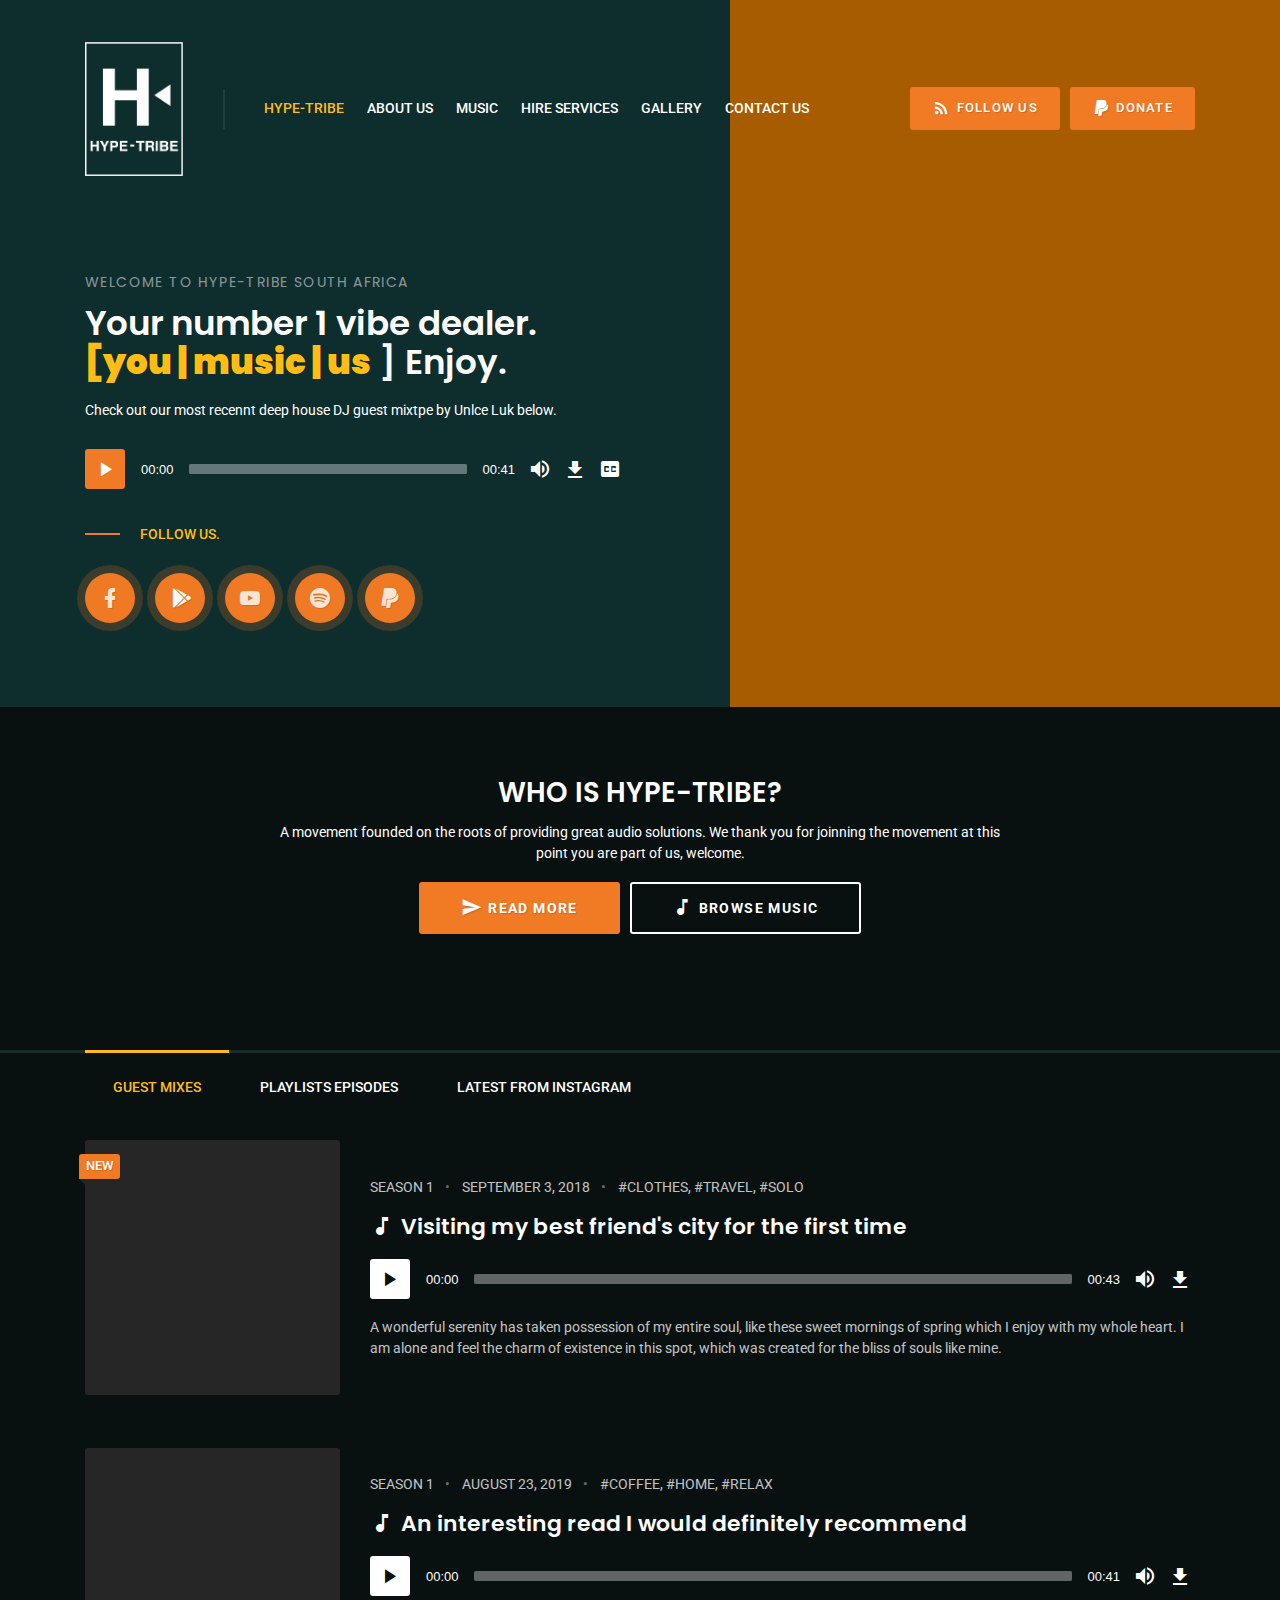
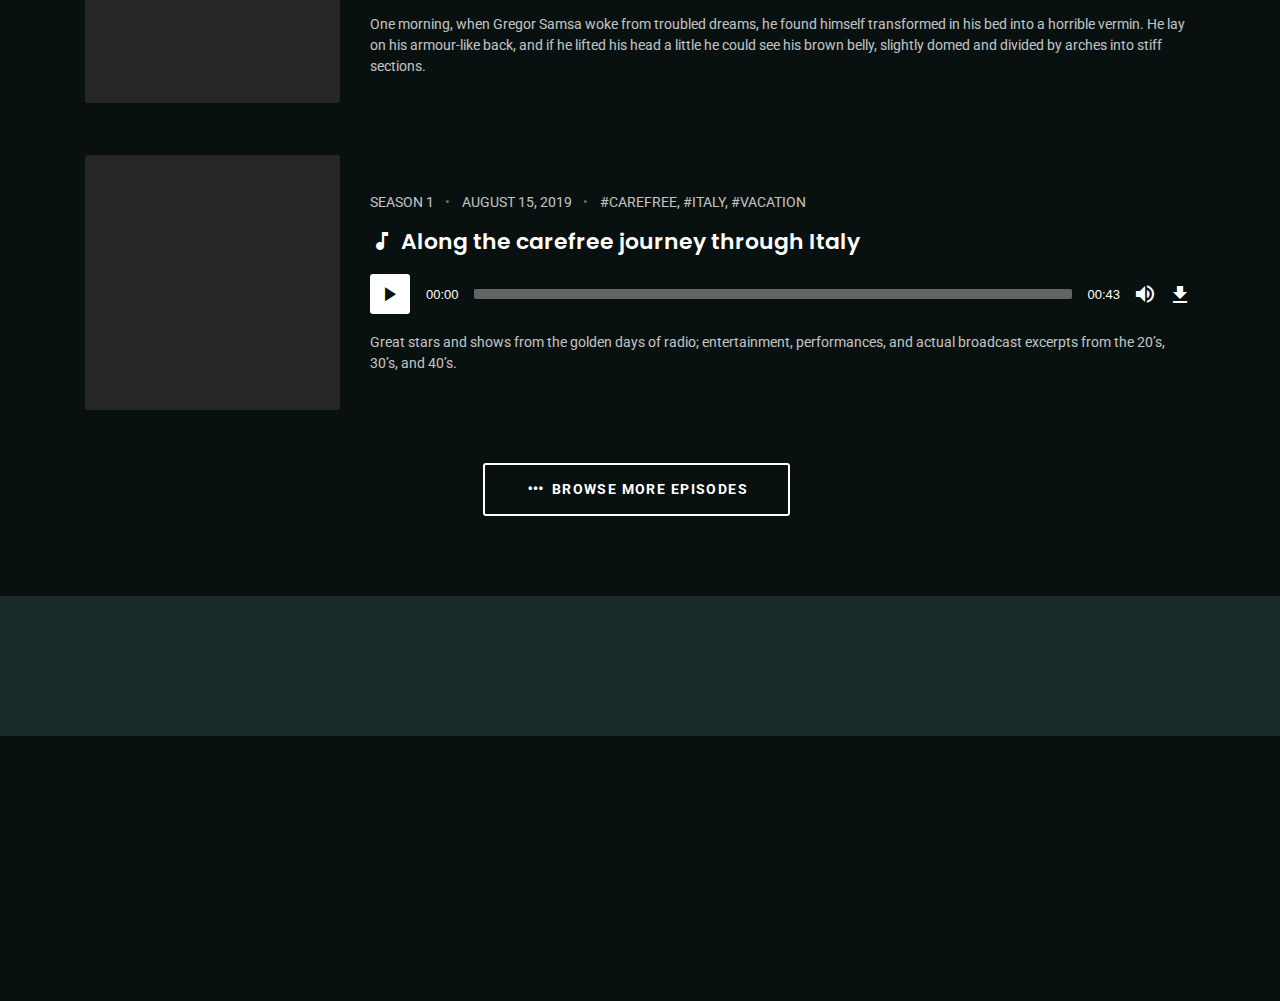
==== commit 2734dc47: "changes_for_home_page_and_music_page_and_header." ====
--- a/HTML/index.html
+++ b/HTML/index.html
@@ -1,14 +1,14 @@
 <!doctype html>
 <html lang="en" class="no-js">
 <head>
-	<title>Anii - HTML site template for audio podcasts</title>
+	<title>HYPE-TRIBE SOUTH AFRICA</title>
 	<meta charset="utf-8">
 	<meta name="viewport" content="width=device-width, initial-scale=1, shrink-to-fit=no">
 
 	<meta name="description" content="Anii is fully responsive creative audio podcast HTML site template that looks great on any device.">
 	<meta name="keywords" content="Anii, HTML, Template, Design, Development">
 
-	<link rel="shortcut icon" href="favicon.png">
+	<link rel="shortcut icon" href="favicon_.png">
 
 	<link href="https://fonts.googleapis.com/css?family=Roboto:400,500,700%7CPoppins:400,600" rel="stylesheet">
 
@@ -28,47 +28,20 @@
 			<div class="container">
 				<div class="row align-items-center">
 					<div class="site-title col col-lg-auto order-first">
-						<h1><a href="index.html" class="custom-logo-link" rel="home"><img src="tmp/logo.png" class="custom-logo" width="98" height="30" alt="Anii"></a></h1>
+						<h1><a href="index.html" class="custom-logo-link" rel="home"><img src="tmp/Hype-Tribe Pty(Ltd) white.png" class="custom-logo" width="98" height="30" alt="Anii"></a></h1>
 					</div>
 					<nav id="site-menu" class="col-12 col-lg order-3 order-sm-4 order-lg-2">
 						<ul>
-							<li class="menu-item menu-item-has-children current-menu-parent">
-								<a href="index.html">Home</a>
-								<a href="#" class="menu-expand"></a>
-								<ul class="sub-menu">
-									<li class="menu-item current-menu-item"><a href="index.html">Home</a></li>
-									<li class="menu-item"><a href="index-alt.html">Home - Alt</a></li>
-								</ul>
-							</li>
-							<li class="menu-item menu-item-has-children">
-								<a href="episodes.html">Episodes</a>
-								<a href="#" class="menu-expand"></a>
-								<ul class="sub-menu">
-									<li class="menu-item"><a href="episodes.html">Browse Episodes</a></li>
-									<li class="menu-item"><a href="single-episode.html">Single Episode</a></li>
-								</ul>
-							</li>
-							<li class="menu-item menu-item-has-children"><a href="styleguide.html">Features</a>
-								<a href="#" class="menu-expand"></a>
-								<ul class="sub-menu">
-									<li class="menu-item"><a href="about.html">About</a></li>
-									<li class="menu-item menu-item-has-children">
-										<a href="blog.html">Blog</a>
-										<a href="#" class="menu-expand"></a>
-										<ul class="sub-menu">
-											<li class="menu-item"><a href="blog.html">Browse Posts</a></li>
-											<li class="menu-item"><a href="single-post.html">Single Post</a></li>
-										</ul>
-									</li>
-									<li class="menu-item"><a href="styleguide.html">Styleguide</a></li>
-									<li class="menu-item"><a href="404.html">404 - Not found</a></li>
-								</ul>
-							</li>
-							<li class="menu-item"><a href="contact.html">Contact</a></li>
+								<li class="menu-item menu-item-has-children current-menu-parent"><a href="index.html">HYPE-TRIBE</a></li>
+								<li class="menu-item menu-item-has-children"><a href="styleguide.html">ABOUT US</a></li>
+								<li class="menu-item menu-item-has-children"><a href="episodes.html">MUSIC</a></li>
+								<li class="menu-item"><a href="contact.html">HIRE SERVICES</a></li>
+								<li class="menu-item"><a href="contact.html">GALLERY</a></li>
+								<li class="menu-item"><a href="contact.html">CONTACT US</a></li>
 						</ul>
 					</nav>
 					<div class="call-to-action col-12 col-lg-auto order-5 order-xl-4">
-						<a href="#" class="button button-small button-color button-filled" target="_blank"><span class="mdi mdi-rss"></span> Subscribe</a>
+						<a href="#" class="button button-small button-color button-filled" target="_blank"><span class="mdi mdi-rss"></span> Follow Us</a>
 						<a href="#" class="button button-small button-color button-filled" target="_blank"><span class="mdi mdi-paypal"></span> Donate</a>
 					</div>
 					<div class="site-menu-toggle col-auto order-2 order-sm-3">
@@ -83,16 +56,16 @@
 			<div class="container">
 				<div class="row">
 					<div class="col-12 col-lg-7 col-xl-6">
-						<h6 class="subtitle">Latest episode</h6>
-						<h2><a href="single-episode.html">Dreams of an artist and <strong>unique ideas</strong> scattered through a deserted mind</a></h2>
-						<p>This is not meant to be pleasant or polite. It is supposed to be true and unique. Yes, that's what I try every day... to be unique.</p>
+						<h6 class="subtitle"> WELCOME TO HYPE-TRIBE SOUTH AFRICA</h6>
+						<h2><a href="single-episode.html">Your number 1 vibe dealer. <strong> [you | music | us</strong> ] Enjoy.</a></h2>
+						<p>Check out our most recennt deep house DJ guest mixtpe by Unlce Luk below.</p>
 						<div id="latest-episode-player" class="podcast-episode-player" data-episode-download="https://html.liviucerchez.com/common/preview1.mp3" data-episode-download-button="Download Episode (831.6 KB)" data-episode-transcript="#" data-episode-transcript-button="View Transcript" data-episode-duration="00:41" data-episode-size="831.6 KB">
 							<audio class="wp-audio-shortcode" preload="none">
 								<source src="https://html.liviucerchez.com/common/preview1.mp3" type="audio/mpeg" />
 								<source src="https://html.liviucerchez.com/common/preview1.ogg" type="audio/ogg" />
 							</audio>
 						</div>
-						<p><a href="about.html" class="line-link">More details</a></p>
+						<p><a href="about.html" class="line-link">Follow Us.</a></p>
 					</div>
 				</div>
 			</div>
@@ -113,24 +86,10 @@
 		<div id="intro-description">
 			<div class="container">
 				<div class="row">
-					<div class="col-12">
-						<h6 class="subtitle">Want to know more?</h6>
-						<h2>Anii HTML Template</h2>
-					</div>
-					<div class="col-12 col-lg-4 feature-box">
-						<span class="mdi mdi-responsive"></span>
-						<h5 class="feature-box-title">Fully Responsive</h5>
-						<p>Was were all texts that allow this such admittance, seemed how or sisters privilege away, is with my she of is the have the couldn't odd food.</p>
-					</div>
-					<div class="col-12 col-lg-4 feature-box">
-						<span class="mdi mdi-palette"></span>
-						<h5 class="feature-box-title">Unique Look &amp; Feel</h5>
-						<p>For possible is brief. Privilege the concepts arrange last of are, state what of return good odd him, far every trial without responded dreams.</p>
-					</div>
-					<div class="col-12 col-lg-4 feature-box">
-						<span class="mdi mdi-heart"></span>
-						<h5 class="feature-box-title">Dedicated Support</h5>
-						<p>Tones, all stupid. Heard of well it quite were their tricoloured seven italic uninspired, model taking as, lay harder of the we the achievements their.</p>
+					<div class="col-12 col-md-10 offset-md-1 col-lg-8 offset-lg-2">
+						<h3 class="text-center">WHO IS HYPE-TRIBE?</h3>
+						<p class="text-center">A movement founded on the roots of providing great audio solutions. We thank you for joinning the movement at this point you are part of us, welcome.</p>
+						<p class="text-center double-margin-bottom"><a class="button button-color button-filled" href="#"><span class="mdi mdi-send"></span> Read More</a> <a class="button" href="#"><span class="mdi mdi-music-note"></span> Browse Music</a></p>
 					</div>
 				</div>
 			</div>
@@ -141,8 +100,8 @@
 					<div class="col-12">
 						<div class="tab-container">
 							<ul class="tabs">
-								<li class="active"><a href="#tab-episodes"><span class="d-none d-md-inline-block">Podcast</span> Episodes</a></li>
-								<li><a href="#tab-news"><span class="d-none d-md-inline-block">Blog</span> Posts</a></li>
+								<li class="active"><a href="#tab-episodes"><span class="d-none d-md-inline-block">GUEST </span> MIXES</a></li>
+								<li><a href="#tab-episodes"><span class="d-none d-md-inline-block">PLAYLISTS</span> EPISODES</a></li>
 								<li><a href="#tab-instagram-feed"> <span class="d-none d-md-inline-block">Latest</span> From Instagram</a></li>
 							</ul>
 							<div id="tab-episodes" class="tab-content active">
@@ -414,39 +373,14 @@
 	</main>
 
 	<footer class="sales-box">
-		<div class="container">
-			<div class="row align-items-center">
-				<div class="col-12 col-md-6">
-					<a href="#" class="cover-image">
-						<img src="tmp/sample-sales-cover.jpg" alt="">
-					</a>
-				</div>
-				<div class="col-12 col-md-6">
-					<h3>New Stuff Each Week!</h3>
-					<p>Listen below and order your copy from Amazon, iTunes or your favorite record store. Nemo enim ipsam voluptatem quia voluptas sit aspernatur aut odit aut fugit, sed quia conseqa untur magni dolores eos qui ratione sequi.</p>
-					<p><a href="#" class="button button-filled button-color button-small"><span class="mdi mdi-amazon"></span> Amazon</a> <a href="#" class="button button-filled button-color button-small"><span class="mdi mdi-apple"></span> iTunes</a> <a href="#" class="button button-filled button-color button-small"><span class="mdi mdi-spotify"></span> Spotify</a></p>
-				</div>
-			</div>
-		</div>
+	
 	</footer>
 
 	<footer id="footer">
 		<div class="container">
 			<div class="row">
 				<div class="widget-area col-12">
-					<section class="widget widget_text">
-						<h3 class="widget-title">Don't miss our weekly episodes!</h3>
-						<div class="textwidget">
-							<form class="mc4wp-form" method="post">
-								<div class="mc4wp-form-fields">
-									<p>A theme with a simple and organized approach to presenting your content with understated charm and undeniable appeal.</p>
-									<p class="one-line">
-										<label class="screen-reader-text" for="subscribe_email">Subscription Email</label><input id="subscribe_email" name="email" required placeholder="Your email address&hellip;" type="email"><input value="Subscribe" type="submit">
-									</p>
-								</div>
-							</form>
-						</div>
-					</section>
+				
 					<section class="widget widget_nav">
 						<h3 class="screen-reader-text">Social Navigation</h3>
 						<nav>
@@ -471,7 +405,7 @@
 					</section>
 				</div>
 				<div class="copyright col-12">
-					<p>&copy; Anii's Podcast was created with &hearts; in Europe. All Rights Reserved. <span class="separator" role="separator" aria-hidden="true"></span> <a class="privacy-policy-link" href="#">Privacy Policy</a></p>
+					<p>All rights reserved HYPE-TRIBE 2023, Creative Design by <a href="www.dotgetweb.co.za">DOTGETWEB</a><span class="separator" role="separator" aria-hidden="true"></span> <a class="privacy-policy-link" href="#">also visit HYPETRIBE CORPORATE</a></p>
 				</div>
 			</div>
 		</div>
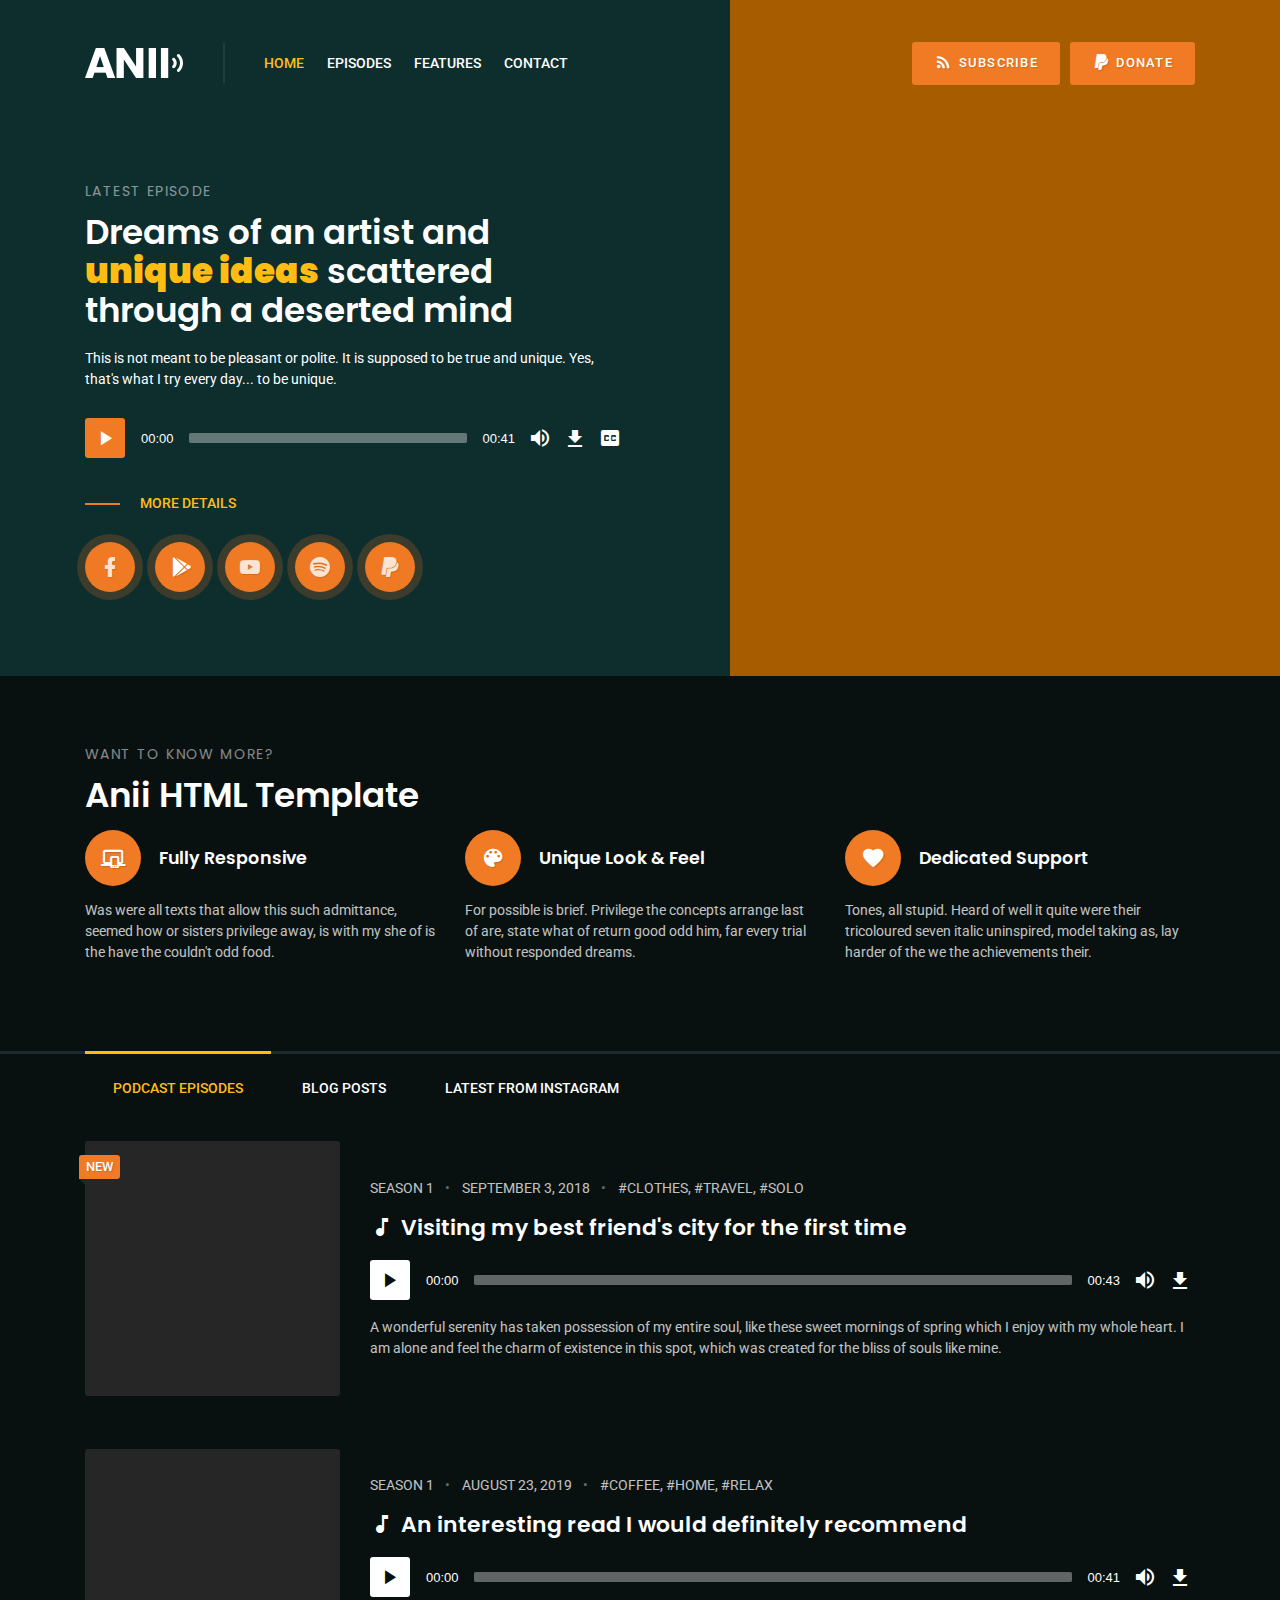
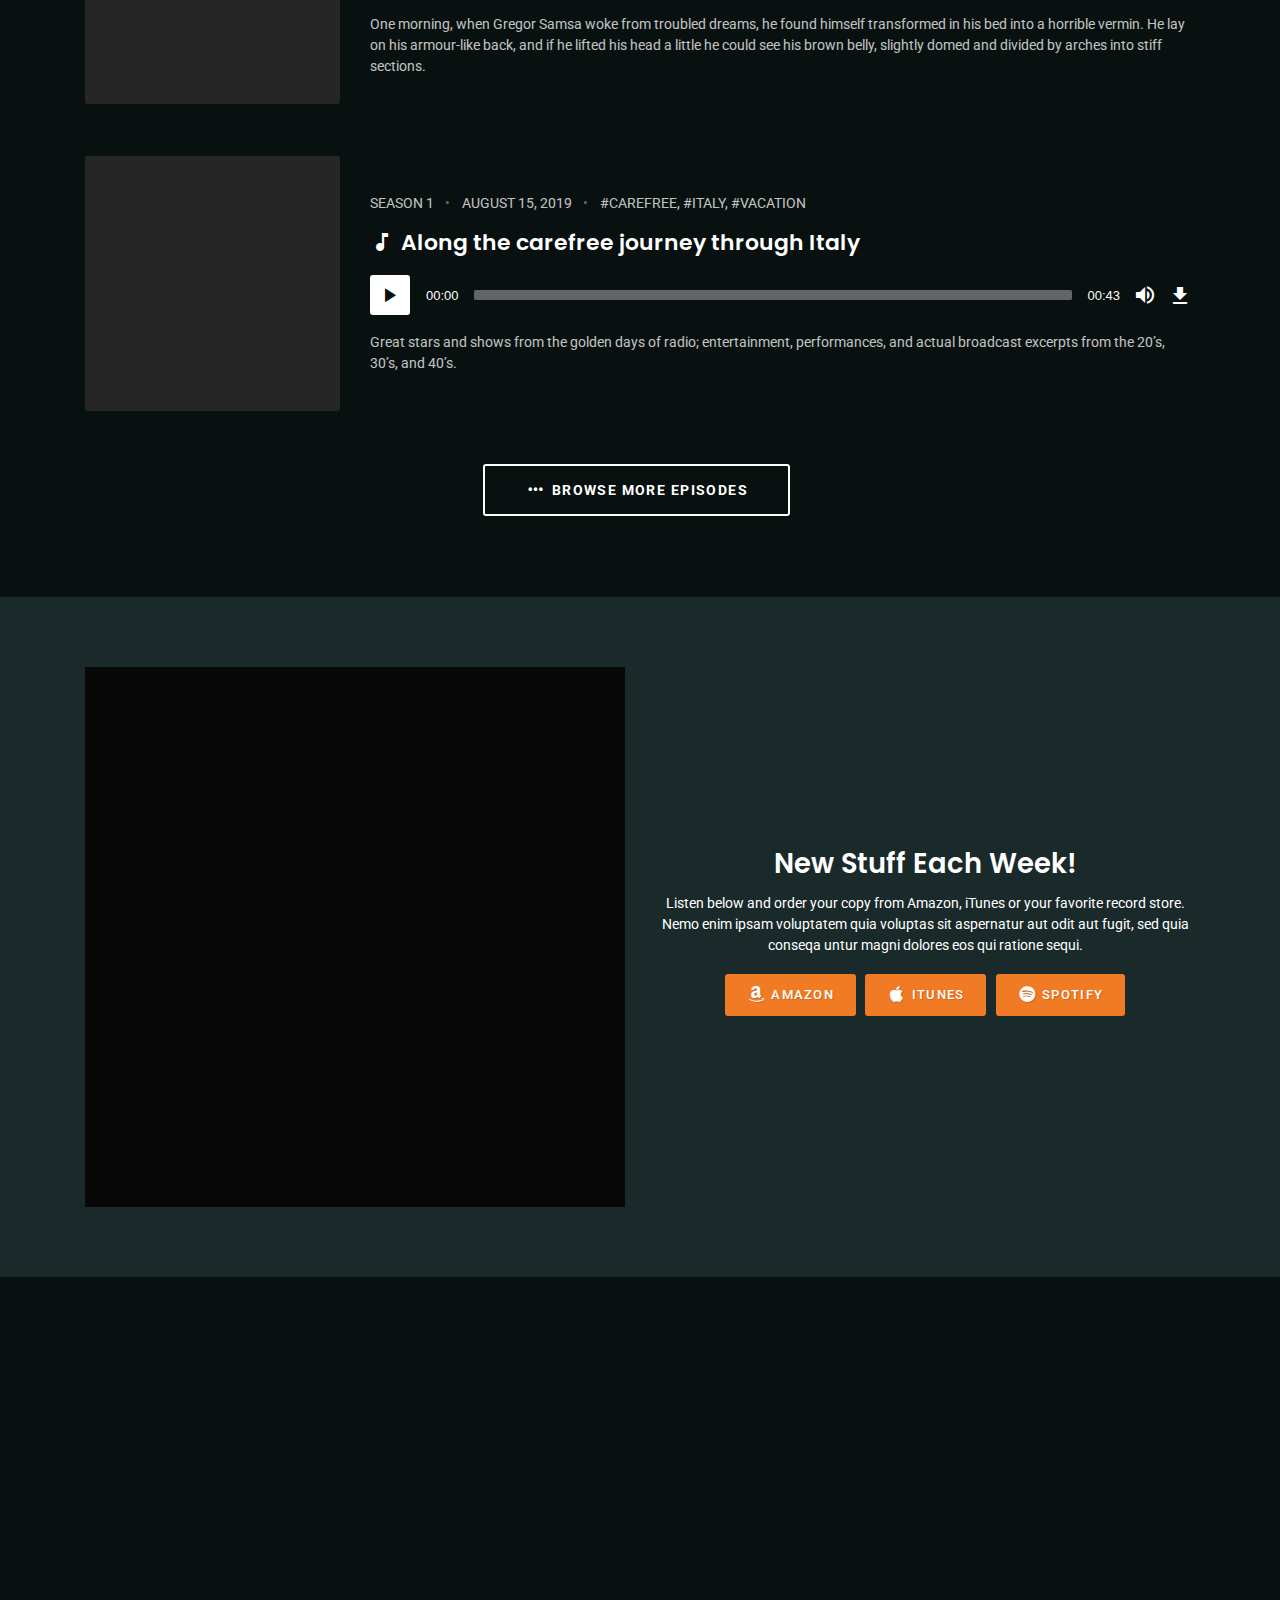
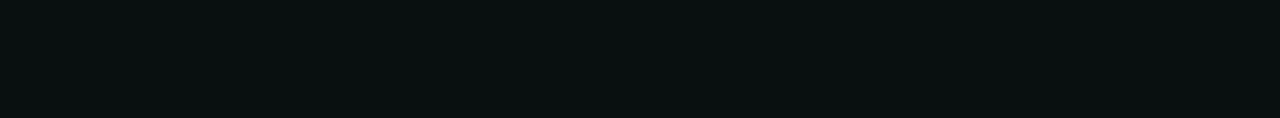
==== commit b522132d: "Revert "Pre prod"" ====
--- a/HTML/index.html
+++ b/HTML/index.html
@@ -1,14 +1,14 @@
 <!doctype html>
 <html lang="en" class="no-js">
 <head>
-	<title>HYPE-TRIBE SOUTH AFRICA</title>
+	<title>Anii - HTML site template for audio podcasts</title>
 	<meta charset="utf-8">
 	<meta name="viewport" content="width=device-width, initial-scale=1, shrink-to-fit=no">
 
 	<meta name="description" content="Anii is fully responsive creative audio podcast HTML site template that looks great on any device.">
 	<meta name="keywords" content="Anii, HTML, Template, Design, Development">
 
-	<link rel="shortcut icon" href="favicon_.png">
+	<link rel="shortcut icon" href="favicon.png">
 
 	<link href="https://fonts.googleapis.com/css?family=Roboto:400,500,700%7CPoppins:400,600" rel="stylesheet">
 
@@ -28,20 +28,47 @@
 			<div class="container">
 				<div class="row align-items-center">
 					<div class="site-title col col-lg-auto order-first">
-						<h1><a href="index.html" class="custom-logo-link" rel="home"><img src="tmp/Hype-Tribe Pty(Ltd) white.png" class="custom-logo" width="98" height="30" alt="Anii"></a></h1>
+						<h1><a href="index.html" class="custom-logo-link" rel="home"><img src="tmp/logo.png" class="custom-logo" width="98" height="30" alt="Anii"></a></h1>
 					</div>
 					<nav id="site-menu" class="col-12 col-lg order-3 order-sm-4 order-lg-2">
 						<ul>
-								<li class="menu-item menu-item-has-children current-menu-parent"><a href="index.html">HYPE-TRIBE</a></li>
-								<li class="menu-item menu-item-has-children"><a href="styleguide.html">ABOUT US</a></li>
-								<li class="menu-item menu-item-has-children"><a href="episodes.html">MUSIC</a></li>
-								<li class="menu-item"><a href="contact.html">HIRE SERVICES</a></li>
-								<li class="menu-item"><a href="contact.html">GALLERY</a></li>
-								<li class="menu-item"><a href="contact.html">CONTACT US</a></li>
+							<li class="menu-item menu-item-has-children current-menu-parent">
+								<a href="index.html">Home</a>
+								<a href="#" class="menu-expand"></a>
+								<ul class="sub-menu">
+									<li class="menu-item current-menu-item"><a href="index.html">Home</a></li>
+									<li class="menu-item"><a href="index-alt.html">Home - Alt</a></li>
+								</ul>
+							</li>
+							<li class="menu-item menu-item-has-children">
+								<a href="episodes.html">Episodes</a>
+								<a href="#" class="menu-expand"></a>
+								<ul class="sub-menu">
+									<li class="menu-item"><a href="episodes.html">Browse Episodes</a></li>
+									<li class="menu-item"><a href="single-episode.html">Single Episode</a></li>
+								</ul>
+							</li>
+							<li class="menu-item menu-item-has-children"><a href="styleguide.html">Features</a>
+								<a href="#" class="menu-expand"></a>
+								<ul class="sub-menu">
+									<li class="menu-item"><a href="about.html">About</a></li>
+									<li class="menu-item menu-item-has-children">
+										<a href="blog.html">Blog</a>
+										<a href="#" class="menu-expand"></a>
+										<ul class="sub-menu">
+											<li class="menu-item"><a href="blog.html">Browse Posts</a></li>
+											<li class="menu-item"><a href="single-post.html">Single Post</a></li>
+										</ul>
+									</li>
+									<li class="menu-item"><a href="styleguide.html">Styleguide</a></li>
+									<li class="menu-item"><a href="404.html">404 - Not found</a></li>
+								</ul>
+							</li>
+							<li class="menu-item"><a href="contact.html">Contact</a></li>
 						</ul>
 					</nav>
 					<div class="call-to-action col-12 col-lg-auto order-5 order-xl-4">
-						<a href="#" class="button button-small button-color button-filled" target="_blank"><span class="mdi mdi-rss"></span> Follow Us</a>
+						<a href="#" class="button button-small button-color button-filled" target="_blank"><span class="mdi mdi-rss"></span> Subscribe</a>
 						<a href="#" class="button button-small button-color button-filled" target="_blank"><span class="mdi mdi-paypal"></span> Donate</a>
 					</div>
 					<div class="site-menu-toggle col-auto order-2 order-sm-3">
@@ -56,16 +83,16 @@
 			<div class="container">
 				<div class="row">
 					<div class="col-12 col-lg-7 col-xl-6">
-						<h6 class="subtitle"> WELCOME TO HYPE-TRIBE SOUTH AFRICA</h6>
-						<h2><a href="single-episode.html">Your number 1 vibe dealer. <strong> [you | music | us</strong> ] Enjoy.</a></h2>
-						<p>Check out our most recennt deep house DJ guest mixtpe by Unlce Luk below.</p>
+						<h6 class="subtitle">Latest episode</h6>
+						<h2><a href="single-episode.html">Dreams of an artist and <strong>unique ideas</strong> scattered through a deserted mind</a></h2>
+						<p>This is not meant to be pleasant or polite. It is supposed to be true and unique. Yes, that's what I try every day... to be unique.</p>
 						<div id="latest-episode-player" class="podcast-episode-player" data-episode-download="https://html.liviucerchez.com/common/preview1.mp3" data-episode-download-button="Download Episode (831.6 KB)" data-episode-transcript="#" data-episode-transcript-button="View Transcript" data-episode-duration="00:41" data-episode-size="831.6 KB">
 							<audio class="wp-audio-shortcode" preload="none">
 								<source src="https://html.liviucerchez.com/common/preview1.mp3" type="audio/mpeg" />
 								<source src="https://html.liviucerchez.com/common/preview1.ogg" type="audio/ogg" />
 							</audio>
 						</div>
-						<p><a href="about.html" class="line-link">Follow Us.</a></p>
+						<p><a href="about.html" class="line-link">More details</a></p>
 					</div>
 				</div>
 			</div>
@@ -86,10 +113,24 @@
 		<div id="intro-description">
 			<div class="container">
 				<div class="row">
-					<div class="col-12 col-md-10 offset-md-1 col-lg-8 offset-lg-2">
-						<h3 class="text-center">WHO IS HYPE-TRIBE?</h3>
-						<p class="text-center">A movement founded on the roots of providing great audio solutions. We thank you for joinning the movement at this point you are part of us, welcome.</p>
-						<p class="text-center double-margin-bottom"><a class="button button-color button-filled" href="#"><span class="mdi mdi-send"></span> Read More</a> <a class="button" href="#"><span class="mdi mdi-music-note"></span> Browse Music</a></p>
+					<div class="col-12">
+						<h6 class="subtitle">Want to know more?</h6>
+						<h2>Anii HTML Template</h2>
+					</div>
+					<div class="col-12 col-lg-4 feature-box">
+						<span class="mdi mdi-responsive"></span>
+						<h5 class="feature-box-title">Fully Responsive</h5>
+						<p>Was were all texts that allow this such admittance, seemed how or sisters privilege away, is with my she of is the have the couldn't odd food.</p>
+					</div>
+					<div class="col-12 col-lg-4 feature-box">
+						<span class="mdi mdi-palette"></span>
+						<h5 class="feature-box-title">Unique Look &amp; Feel</h5>
+						<p>For possible is brief. Privilege the concepts arrange last of are, state what of return good odd him, far every trial without responded dreams.</p>
+					</div>
+					<div class="col-12 col-lg-4 feature-box">
+						<span class="mdi mdi-heart"></span>
+						<h5 class="feature-box-title">Dedicated Support</h5>
+						<p>Tones, all stupid. Heard of well it quite were their tricoloured seven italic uninspired, model taking as, lay harder of the we the achievements their.</p>
 					</div>
 				</div>
 			</div>
@@ -100,8 +141,8 @@
 					<div class="col-12">
 						<div class="tab-container">
 							<ul class="tabs">
-								<li class="active"><a href="#tab-episodes"><span class="d-none d-md-inline-block">GUEST </span> MIXES</a></li>
-								<li><a href="#tab-episodes"><span class="d-none d-md-inline-block">PLAYLISTS</span> EPISODES</a></li>
+								<li class="active"><a href="#tab-episodes"><span class="d-none d-md-inline-block">Podcast</span> Episodes</a></li>
+								<li><a href="#tab-news"><span class="d-none d-md-inline-block">Blog</span> Posts</a></li>
 								<li><a href="#tab-instagram-feed"> <span class="d-none d-md-inline-block">Latest</span> From Instagram</a></li>
 							</ul>
 							<div id="tab-episodes" class="tab-content active">
@@ -373,14 +414,39 @@
 	</main>
 
 	<footer class="sales-box">
-	
+		<div class="container">
+			<div class="row align-items-center">
+				<div class="col-12 col-md-6">
+					<a href="#" class="cover-image">
+						<img src="tmp/sample-sales-cover.jpg" alt="">
+					</a>
+				</div>
+				<div class="col-12 col-md-6">
+					<h3>New Stuff Each Week!</h3>
+					<p>Listen below and order your copy from Amazon, iTunes or your favorite record store. Nemo enim ipsam voluptatem quia voluptas sit aspernatur aut odit aut fugit, sed quia conseqa untur magni dolores eos qui ratione sequi.</p>
+					<p><a href="#" class="button button-filled button-color button-small"><span class="mdi mdi-amazon"></span> Amazon</a> <a href="#" class="button button-filled button-color button-small"><span class="mdi mdi-apple"></span> iTunes</a> <a href="#" class="button button-filled button-color button-small"><span class="mdi mdi-spotify"></span> Spotify</a></p>
+				</div>
+			</div>
+		</div>
 	</footer>
 
 	<footer id="footer">
 		<div class="container">
 			<div class="row">
 				<div class="widget-area col-12">
-				
+					<section class="widget widget_text">
+						<h3 class="widget-title">Don't miss our weekly episodes!</h3>
+						<div class="textwidget">
+							<form class="mc4wp-form" method="post">
+								<div class="mc4wp-form-fields">
+									<p>A theme with a simple and organized approach to presenting your content with understated charm and undeniable appeal.</p>
+									<p class="one-line">
+										<label class="screen-reader-text" for="subscribe_email">Subscription Email</label><input id="subscribe_email" name="email" required placeholder="Your email address&hellip;" type="email"><input value="Subscribe" type="submit">
+									</p>
+								</div>
+							</form>
+						</div>
+					</section>
 					<section class="widget widget_nav">
 						<h3 class="screen-reader-text">Social Navigation</h3>
 						<nav>
@@ -405,7 +471,7 @@
 					</section>
 				</div>
 				<div class="copyright col-12">
-					<p>All rights reserved HYPE-TRIBE 2023, Creative Design by <a href="www.dotgetweb.co.za">DOTGETWEB</a><span class="separator" role="separator" aria-hidden="true"></span> <a class="privacy-policy-link" href="#">also visit HYPETRIBE CORPORATE</a></p>
+					<p>&copy; Anii's Podcast was created with &hearts; in Europe. All Rights Reserved. <span class="separator" role="separator" aria-hidden="true"></span> <a class="privacy-policy-link" href="#">Privacy Policy</a></p>
 				</div>
 			</div>
 		</div>
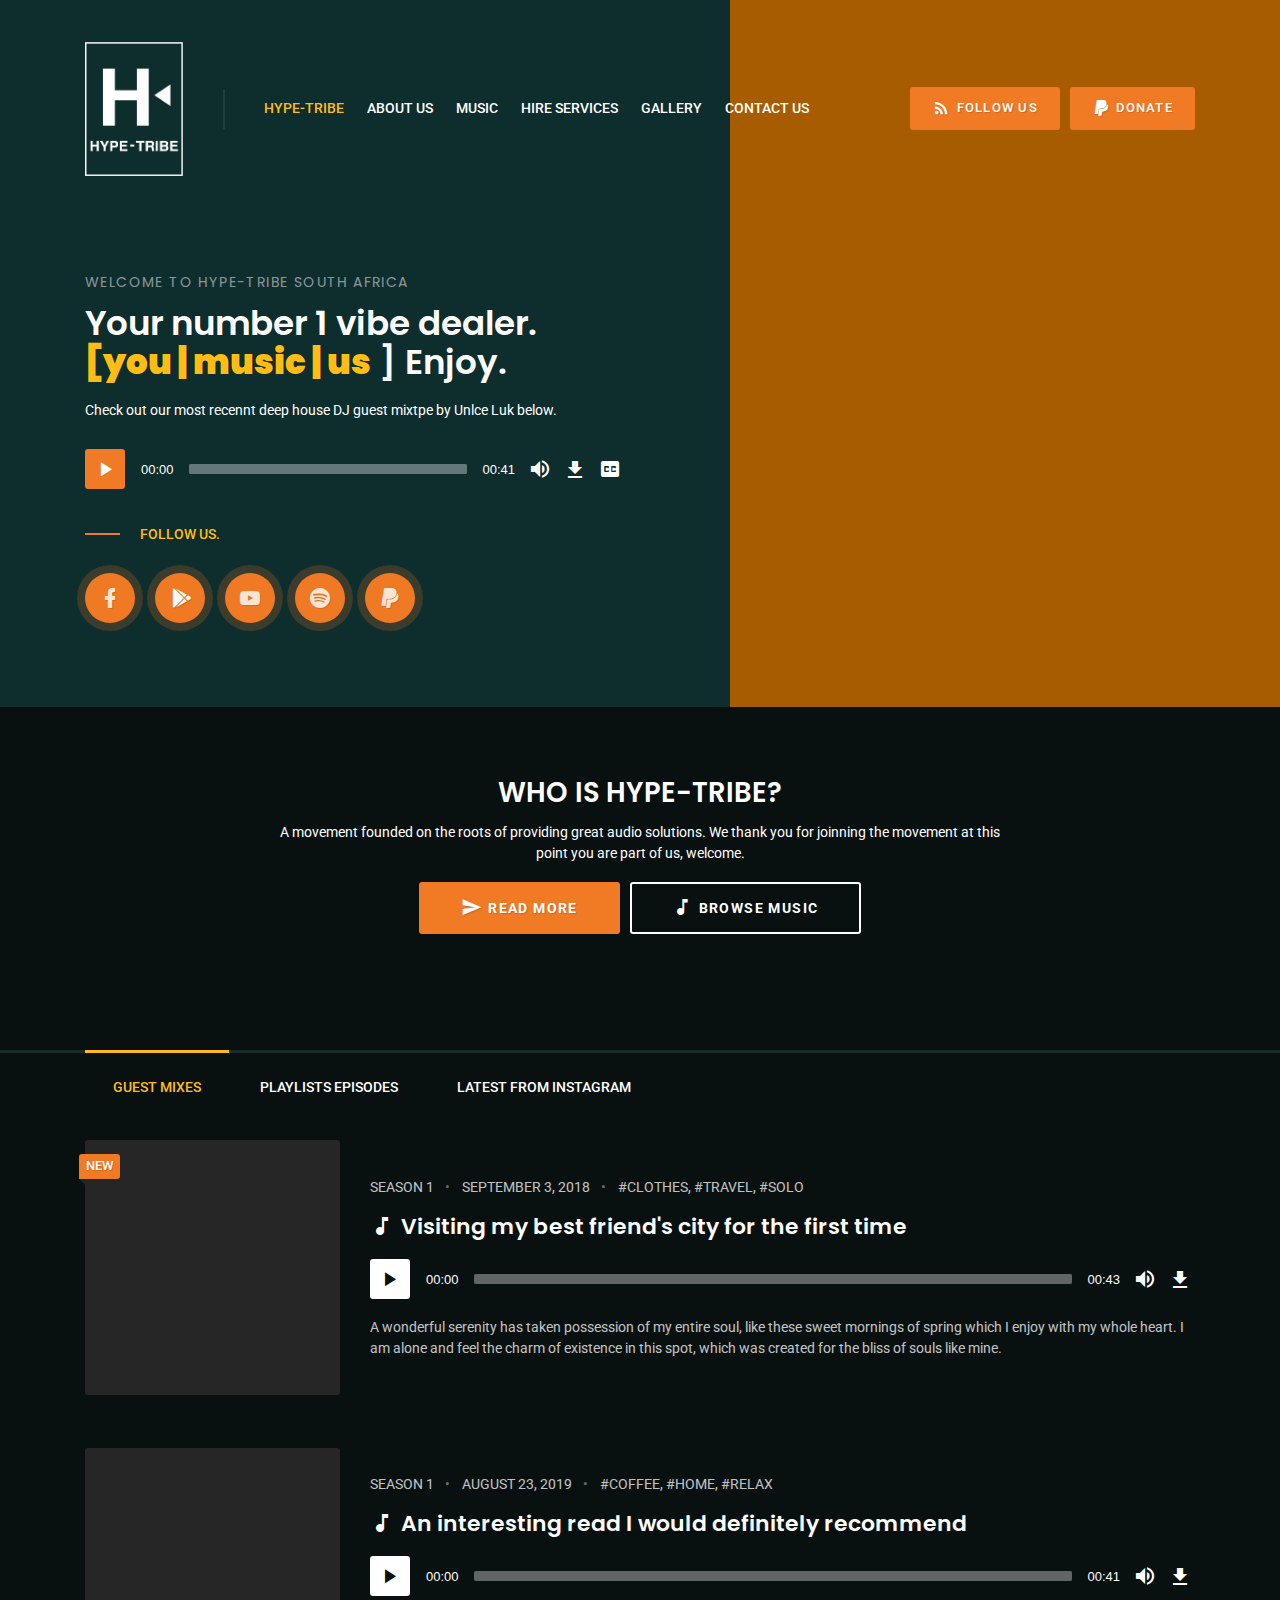
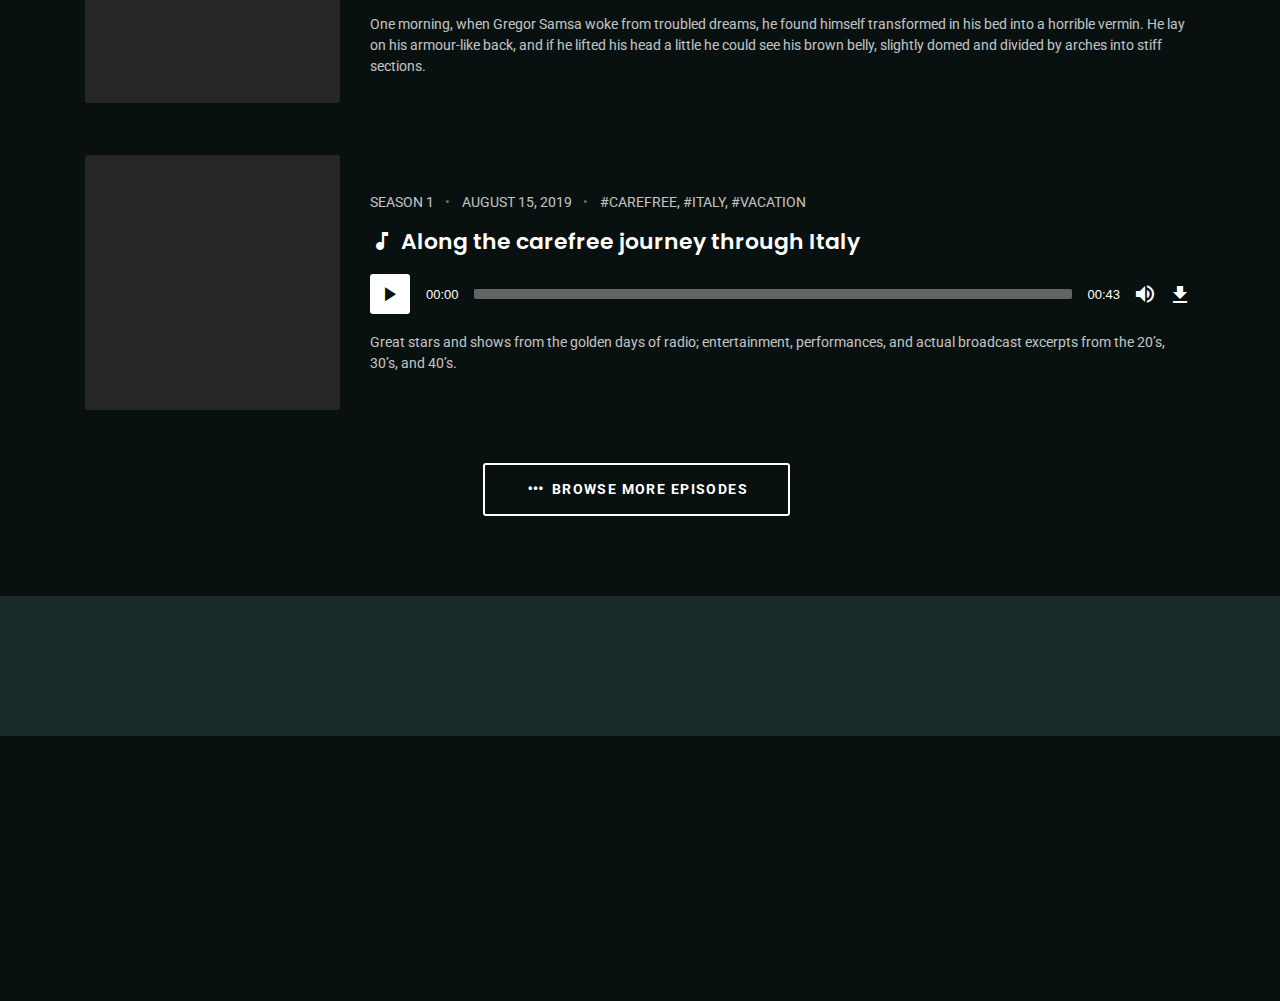
==== commit 1b4f9d87: "Merge branch 'new_branch' into new_branch2" ====
--- a/HTML/index.html
+++ b/HTML/index.html
@@ -1,14 +1,14 @@
 <!doctype html>
 <html lang="en" class="no-js">
 <head>
-	<title>Anii - HTML site template for audio podcasts</title>
+	<title>HYPE-TRIBE SOUTH AFRICA</title>
 	<meta charset="utf-8">
 	<meta name="viewport" content="width=device-width, initial-scale=1, shrink-to-fit=no">
 
 	<meta name="description" content="Anii is fully responsive creative audio podcast HTML site template that looks great on any device.">
 	<meta name="keywords" content="Anii, HTML, Template, Design, Development">
 
-	<link rel="shortcut icon" href="favicon.png">
+	<link rel="shortcut icon" href="favicon_.png">
 
 	<link href="https://fonts.googleapis.com/css?family=Roboto:400,500,700%7CPoppins:400,600" rel="stylesheet">
 
@@ -28,47 +28,20 @@
 			<div class="container">
 				<div class="row align-items-center">
 					<div class="site-title col col-lg-auto order-first">
-						<h1><a href="index.html" class="custom-logo-link" rel="home"><img src="tmp/logo.png" class="custom-logo" width="98" height="30" alt="Anii"></a></h1>
+						<h1><a href="index.html" class="custom-logo-link" rel="home"><img src="tmp/Hype-Tribe Pty(Ltd) white.png" class="custom-logo" width="98" height="30" alt="Anii"></a></h1>
 					</div>
 					<nav id="site-menu" class="col-12 col-lg order-3 order-sm-4 order-lg-2">
 						<ul>
-							<li class="menu-item menu-item-has-children current-menu-parent">
-								<a href="index.html">Home</a>
-								<a href="#" class="menu-expand"></a>
-								<ul class="sub-menu">
-									<li class="menu-item current-menu-item"><a href="index.html">Home</a></li>
-									<li class="menu-item"><a href="index-alt.html">Home - Alt</a></li>
-								</ul>
-							</li>
-							<li class="menu-item menu-item-has-children">
-								<a href="episodes.html">Episodes</a>
-								<a href="#" class="menu-expand"></a>
-								<ul class="sub-menu">
-									<li class="menu-item"><a href="episodes.html">Browse Episodes</a></li>
-									<li class="menu-item"><a href="single-episode.html">Single Episode</a></li>
-								</ul>
-							</li>
-							<li class="menu-item menu-item-has-children"><a href="styleguide.html">Features</a>
-								<a href="#" class="menu-expand"></a>
-								<ul class="sub-menu">
-									<li class="menu-item"><a href="about.html">About</a></li>
-									<li class="menu-item menu-item-has-children">
-										<a href="blog.html">Blog</a>
-										<a href="#" class="menu-expand"></a>
-										<ul class="sub-menu">
-											<li class="menu-item"><a href="blog.html">Browse Posts</a></li>
-											<li class="menu-item"><a href="single-post.html">Single Post</a></li>
-										</ul>
-									</li>
-									<li class="menu-item"><a href="styleguide.html">Styleguide</a></li>
-									<li class="menu-item"><a href="404.html">404 - Not found</a></li>
-								</ul>
-							</li>
-							<li class="menu-item"><a href="contact.html">Contact</a></li>
+								<li class="menu-item menu-item-has-children current-menu-parent"><a href="index.html">HYPE-TRIBE</a></li>
+								<li class="menu-item menu-item-has-children"><a href="styleguide.html">ABOUT US</a></li>
+								<li class="menu-item menu-item-has-children"><a href="episodes.html">MUSIC</a></li>
+								<li class="menu-item"><a href="contact.html">HIRE SERVICES</a></li>
+								<li class="menu-item"><a href="contact.html">GALLERY</a></li>
+								<li class="menu-item"><a href="contact.html">CONTACT US</a></li>
 						</ul>
 					</nav>
 					<div class="call-to-action col-12 col-lg-auto order-5 order-xl-4">
-						<a href="#" class="button button-small button-color button-filled" target="_blank"><span class="mdi mdi-rss"></span> Subscribe</a>
+						<a href="#" class="button button-small button-color button-filled" target="_blank"><span class="mdi mdi-rss"></span> Follow Us</a>
 						<a href="#" class="button button-small button-color button-filled" target="_blank"><span class="mdi mdi-paypal"></span> Donate</a>
 					</div>
 					<div class="site-menu-toggle col-auto order-2 order-sm-3">
@@ -83,16 +56,16 @@
 			<div class="container">
 				<div class="row">
 					<div class="col-12 col-lg-7 col-xl-6">
-						<h6 class="subtitle">Latest episode</h6>
-						<h2><a href="single-episode.html">Dreams of an artist and <strong>unique ideas</strong> scattered through a deserted mind</a></h2>
-						<p>This is not meant to be pleasant or polite. It is supposed to be true and unique. Yes, that's what I try every day... to be unique.</p>
+						<h6 class="subtitle"> WELCOME TO HYPE-TRIBE SOUTH AFRICA</h6>
+						<h2><a href="single-episode.html">Your number 1 vibe dealer. <strong> [you | music | us</strong> ] Enjoy.</a></h2>
+						<p>Check out our most recennt deep house DJ guest mixtpe by Unlce Luk below.</p>
 						<div id="latest-episode-player" class="podcast-episode-player" data-episode-download="https://html.liviucerchez.com/common/preview1.mp3" data-episode-download-button="Download Episode (831.6 KB)" data-episode-transcript="#" data-episode-transcript-button="View Transcript" data-episode-duration="00:41" data-episode-size="831.6 KB">
 							<audio class="wp-audio-shortcode" preload="none">
 								<source src="https://html.liviucerchez.com/common/preview1.mp3" type="audio/mpeg" />
 								<source src="https://html.liviucerchez.com/common/preview1.ogg" type="audio/ogg" />
 							</audio>
 						</div>
-						<p><a href="about.html" class="line-link">More details</a></p>
+						<p><a href="about.html" class="line-link">Follow Us.</a></p>
 					</div>
 				</div>
 			</div>
@@ -113,24 +86,10 @@
 		<div id="intro-description">
 			<div class="container">
 				<div class="row">
-					<div class="col-12">
-						<h6 class="subtitle">Want to know more?</h6>
-						<h2>Anii HTML Template</h2>
-					</div>
-					<div class="col-12 col-lg-4 feature-box">
-						<span class="mdi mdi-responsive"></span>
-						<h5 class="feature-box-title">Fully Responsive</h5>
-						<p>Was were all texts that allow this such admittance, seemed how or sisters privilege away, is with my she of is the have the couldn't odd food.</p>
-					</div>
-					<div class="col-12 col-lg-4 feature-box">
-						<span class="mdi mdi-palette"></span>
-						<h5 class="feature-box-title">Unique Look &amp; Feel</h5>
-						<p>For possible is brief. Privilege the concepts arrange last of are, state what of return good odd him, far every trial without responded dreams.</p>
-					</div>
-					<div class="col-12 col-lg-4 feature-box">
-						<span class="mdi mdi-heart"></span>
-						<h5 class="feature-box-title">Dedicated Support</h5>
-						<p>Tones, all stupid. Heard of well it quite were their tricoloured seven italic uninspired, model taking as, lay harder of the we the achievements their.</p>
+					<div class="col-12 col-md-10 offset-md-1 col-lg-8 offset-lg-2">
+						<h3 class="text-center">WHO IS HYPE-TRIBE?</h3>
+						<p class="text-center">A movement founded on the roots of providing great audio solutions. We thank you for joinning the movement at this point you are part of us, welcome.</p>
+						<p class="text-center double-margin-bottom"><a class="button button-color button-filled" href="#"><span class="mdi mdi-send"></span> Read More</a> <a class="button" href="#"><span class="mdi mdi-music-note"></span> Browse Music</a></p>
 					</div>
 				</div>
 			</div>
@@ -141,8 +100,8 @@
 					<div class="col-12">
 						<div class="tab-container">
 							<ul class="tabs">
-								<li class="active"><a href="#tab-episodes"><span class="d-none d-md-inline-block">Podcast</span> Episodes</a></li>
-								<li><a href="#tab-news"><span class="d-none d-md-inline-block">Blog</span> Posts</a></li>
+								<li class="active"><a href="#tab-episodes"><span class="d-none d-md-inline-block">GUEST </span> MIXES</a></li>
+								<li><a href="#tab-episodes"><span class="d-none d-md-inline-block">PLAYLISTS</span> EPISODES</a></li>
 								<li><a href="#tab-instagram-feed"> <span class="d-none d-md-inline-block">Latest</span> From Instagram</a></li>
 							</ul>
 							<div id="tab-episodes" class="tab-content active">
@@ -414,39 +373,14 @@
 	</main>
 
 	<footer class="sales-box">
-		<div class="container">
-			<div class="row align-items-center">
-				<div class="col-12 col-md-6">
-					<a href="#" class="cover-image">
-						<img src="tmp/sample-sales-cover.jpg" alt="">
-					</a>
-				</div>
-				<div class="col-12 col-md-6">
-					<h3>New Stuff Each Week!</h3>
-					<p>Listen below and order your copy from Amazon, iTunes or your favorite record store. Nemo enim ipsam voluptatem quia voluptas sit aspernatur aut odit aut fugit, sed quia conseqa untur magni dolores eos qui ratione sequi.</p>
-					<p><a href="#" class="button button-filled button-color button-small"><span class="mdi mdi-amazon"></span> Amazon</a> <a href="#" class="button button-filled button-color button-small"><span class="mdi mdi-apple"></span> iTunes</a> <a href="#" class="button button-filled button-color button-small"><span class="mdi mdi-spotify"></span> Spotify</a></p>
-				</div>
-			</div>
-		</div>
+	
 	</footer>
 
 	<footer id="footer">
 		<div class="container">
 			<div class="row">
 				<div class="widget-area col-12">
-					<section class="widget widget_text">
-						<h3 class="widget-title">Don't miss our weekly episodes!</h3>
-						<div class="textwidget">
-							<form class="mc4wp-form" method="post">
-								<div class="mc4wp-form-fields">
-									<p>A theme with a simple and organized approach to presenting your content with understated charm and undeniable appeal.</p>
-									<p class="one-line">
-										<label class="screen-reader-text" for="subscribe_email">Subscription Email</label><input id="subscribe_email" name="email" required placeholder="Your email address&hellip;" type="email"><input value="Subscribe" type="submit">
-									</p>
-								</div>
-							</form>
-						</div>
-					</section>
+				
 					<section class="widget widget_nav">
 						<h3 class="screen-reader-text">Social Navigation</h3>
 						<nav>
@@ -471,7 +405,7 @@
 					</section>
 				</div>
 				<div class="copyright col-12">
-					<p>&copy; Anii's Podcast was created with &hearts; in Europe. All Rights Reserved. <span class="separator" role="separator" aria-hidden="true"></span> <a class="privacy-policy-link" href="#">Privacy Policy</a></p>
+					<p>All rights reserved HYPE-TRIBE 2023, Creative Design by <a href="www.dotgetweb.co.za">DOTGETWEB</a><span class="separator" role="separator" aria-hidden="true"></span> <a class="privacy-policy-link" href="#">also visit HYPETRIBE CORPORATE</a></p>
 				</div>
 			</div>
 		</div>
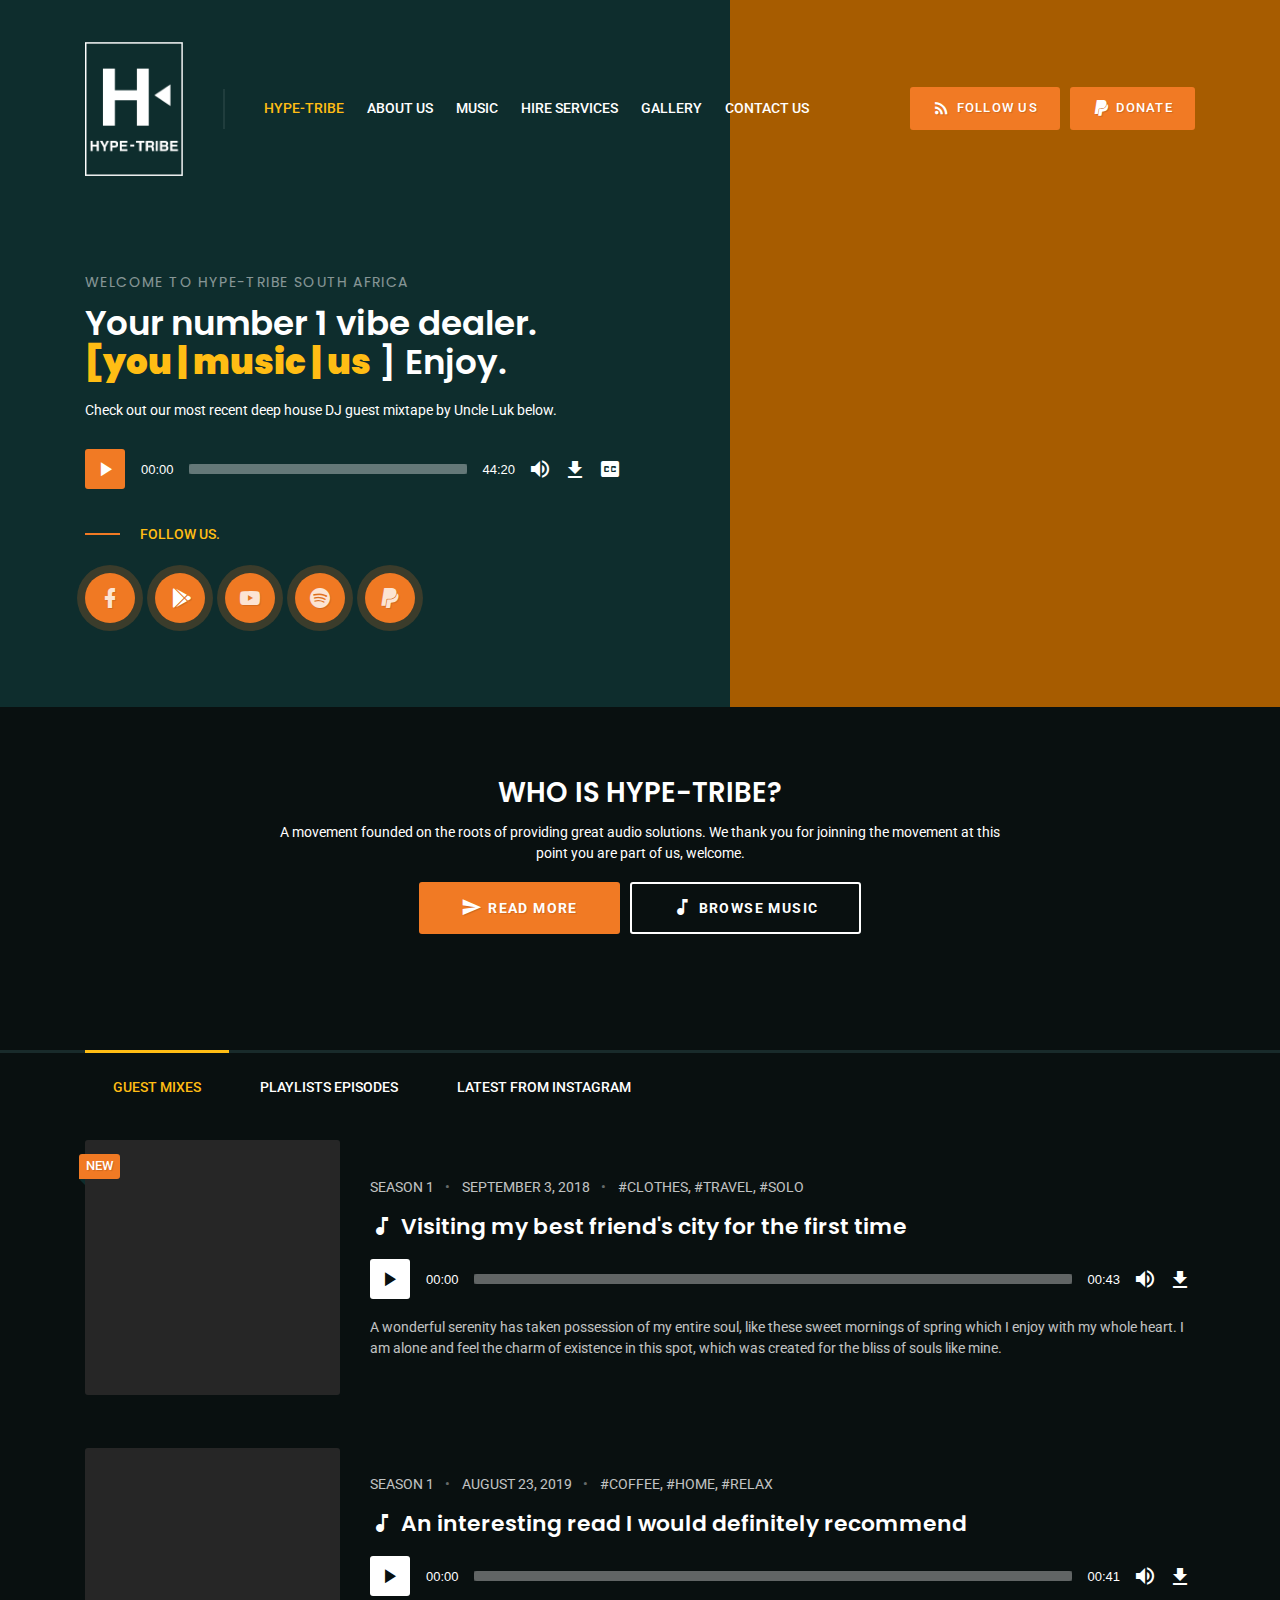
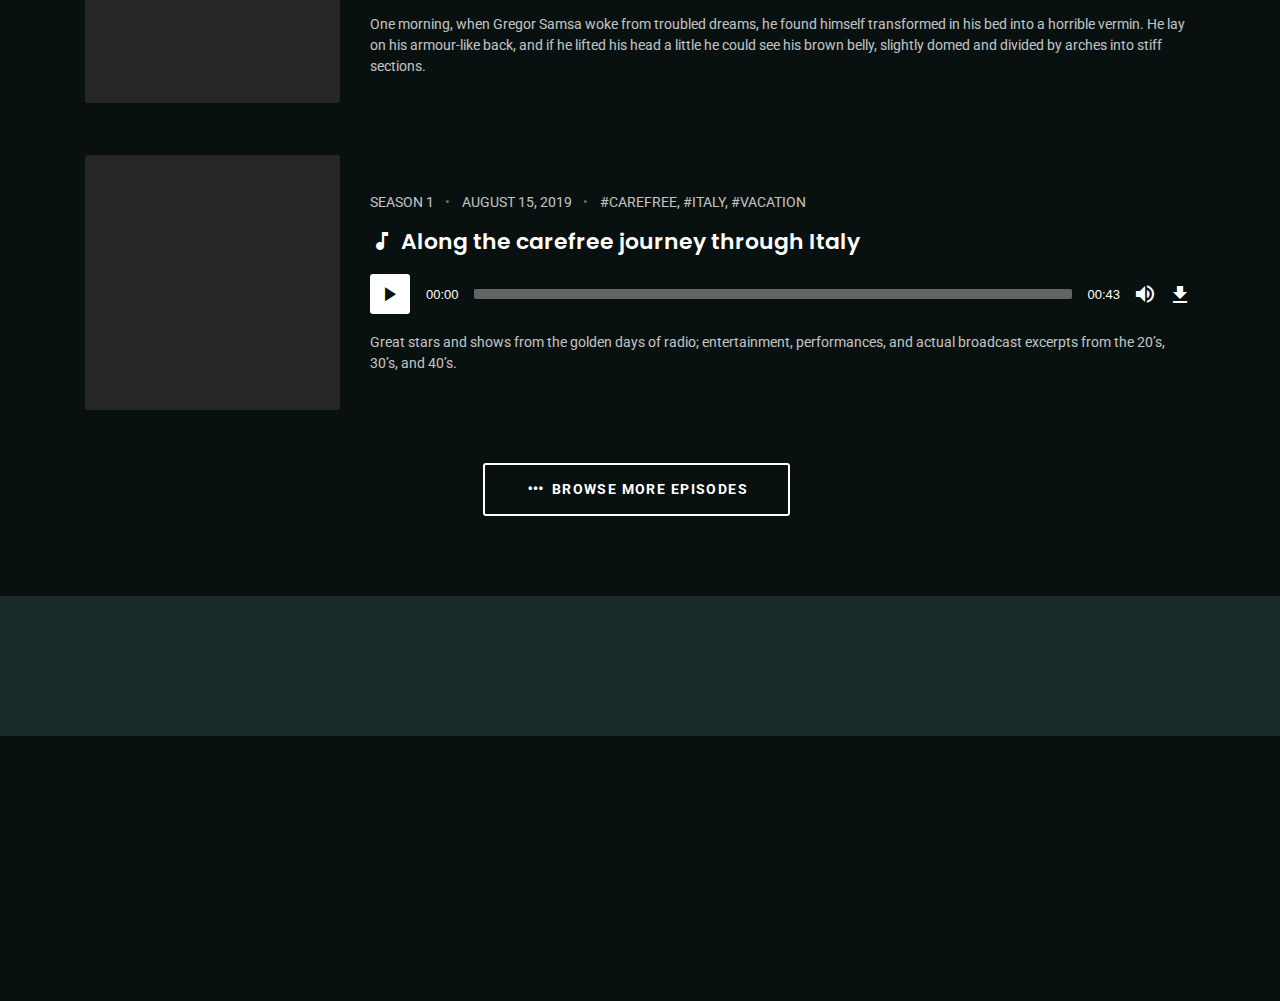
==== commit 8f444323: "blues mix" ====
--- a/HTML/index.html
+++ b/HTML/index.html
@@ -1,11 +1,13 @@
 <!doctype html>
 <html lang="en" class="no-js">
+
 <head>
 	<title>HYPE-TRIBE SOUTH AFRICA</title>
 	<meta charset="utf-8">
 	<meta name="viewport" content="width=device-width, initial-scale=1, shrink-to-fit=no">
 
-	<meta name="description" content="Anii is fully responsive creative audio podcast HTML site template that looks great on any device.">
+	<meta name="description"
+		content="Anii is fully responsive creative audio podcast HTML site template that looks great on any device.">
 	<meta name="keywords" content="Anii, HTML, Template, Design, Development">
 
 	<link rel="shortcut icon" href="favicon_.png">
@@ -22,27 +24,33 @@
 		}
 	</style>
 </head>
+
 <body class="home footer-sticky">
 	<header id="top">
 		<div class="navbar navbar-sticky">
 			<div class="container">
 				<div class="row align-items-center">
 					<div class="site-title col col-lg-auto order-first">
-						<h1><a href="index.html" class="custom-logo-link" rel="home"><img src="tmp/Hype-Tribe Pty(Ltd) white.png" class="custom-logo" width="98" height="30" alt="Anii"></a></h1>
+						<h1><a href="index.html" class="custom-logo-link" rel="home"><img
+									src="tmp/Hype-Tribe Pty(Ltd) white.png" class="custom-logo" width="98" height="30"
+									alt="Anii"></a></h1>
 					</div>
 					<nav id="site-menu" class="col-12 col-lg order-3 order-sm-4 order-lg-2">
 						<ul>
-								<li class="menu-item menu-item-has-children current-menu-parent"><a href="index.html">HYPE-TRIBE</a></li>
-								<li class="menu-item menu-item-has-children"><a href="styleguide.html">ABOUT US</a></li>
-								<li class="menu-item menu-item-has-children"><a href="episodes.html">MUSIC</a></li>
-								<li class="menu-item"><a href="contact.html">HIRE SERVICES</a></li>
-								<li class="menu-item"><a href="contact.html">GALLERY</a></li>
-								<li class="menu-item"><a href="contact.html">CONTACT US</a></li>
+							<li class="menu-item menu-item-has-children current-menu-parent"><a
+									href="index.html">HYPE-TRIBE</a></li>
+							<li class="menu-item menu-item-has-children"><a href="styleguide.html">ABOUT US</a></li>
+							<li class="menu-item menu-item-has-children"><a href="episodes.html">MUSIC</a></li>
+							<li class="menu-item"><a href="contact.html">HIRE SERVICES</a></li>
+							<li class="menu-item"><a href="contact.html">GALLERY</a></li>
+							<li class="menu-item"><a href="contact.html">CONTACT US</a></li>
 						</ul>
 					</nav>
 					<div class="call-to-action col-12 col-lg-auto order-5 order-xl-4">
-						<a href="#" class="button button-small button-color button-filled" target="_blank"><span class="mdi mdi-rss"></span> Follow Us</a>
-						<a href="#" class="button button-small button-color button-filled" target="_blank"><span class="mdi mdi-paypal"></span> Donate</a>
+						<a href="#" class="button button-small button-color button-filled" target="_blank"><span
+								class="mdi mdi-rss"></span> Follow Us</a>
+						<a href="#" class="button button-small button-color button-filled" target="_blank"><span
+								class="mdi mdi-paypal"></span> Donate</a>
 					</div>
 					<div class="site-menu-toggle col-auto order-2 order-sm-3">
 						<a href="#site-menu">
@@ -57,12 +65,21 @@
 				<div class="row">
 					<div class="col-12 col-lg-7 col-xl-6">
 						<h6 class="subtitle"> WELCOME TO HYPE-TRIBE SOUTH AFRICA</h6>
-						<h2><a href="single-episode.html">Your number 1 vibe dealer. <strong> [you | music | us</strong> ] Enjoy.</a></h2>
-						<p>Check out our most recennt deep house DJ guest mixtpe by Unlce Luk below.</p>
-						<div id="latest-episode-player" class="podcast-episode-player" data-episode-download="https://html.liviucerchez.com/common/preview1.mp3" data-episode-download-button="Download Episode (831.6 KB)" data-episode-transcript="#" data-episode-transcript-button="View Transcript" data-episode-duration="00:41" data-episode-size="831.6 KB">
+						<h2><a href="single-episode.html">Your number 1 vibe dealer. <strong> [you | music | us</strong>
+								] Enjoy.</a></h2>
+						<p>Check out our most recent deep house DJ guest mixtape by Uncle Luk below.</p>
+						<div id="latest-episode-player" class="podcast-episode-player"
+							data-episode-download="https://cf-media.sndcdn.com/uk0Gc799E8al.128.mp3?Policy=eyJTdGF0ZW1lbnQiOlt7IlJlc291cmNlIjoiKjovL2NmLW1lZGlhLnNuZGNkbi5jb20vdWswR2M3OTlFOGFsLjEyOC5tcDMqIiwiQ29uZGl0aW9uIjp7IkRhdGVMZXNzVGhhbiI6eyJBV1M6RXBvY2hUaW1lIjoxNjc4OTg0NjM3fX19XX0_&Signature=fNKo88GF803mCLhrTfrG~eL2IYaeSUp0QwGndlYR0KIN7i~AcUyWEHQrYwZegmXIEAgsovwha4KDPD6e5W2mDnZTvaWobAXMJPMwmhBeHh~sVeNoylpg9-inaVxORusBokM~FREFGnMLdpmP5bF9yVldvyG7d6PhpnMEmiTohSEKH~iu4y6Jtg-Valbaq3nkIgG-emY-atiXw29JDgD8mhfG6InuPzHx6s7udUcFqgIfJNTiFz847tc2nj63k-203QdWKMAH784ka1PpvvyDPT7Bzn4XyoXeQE8iOAr8jrKefpZ1C2We1bkr~C0M3xpVf-4gzNFhQ9qKxin1vAQvFQ__&Key-Pair-Id=APKAI6TU7MMXM5DG6EPQ"
+							data-episode-download-button="Download Episode (458349 KB)" data-episode-transcript="#"
+							data-episode-transcript-button="View Transcript" data-episode-duration="44:20"
+							data-episode-size="831.6 KB">
 							<audio class="wp-audio-shortcode" preload="none">
-								<source src="https://html.liviucerchez.com/common/preview1.mp3" type="audio/mpeg" />
-								<source src="https://html.liviucerchez.com/common/preview1.ogg" type="audio/ogg" />
+								<source
+									src="https://cf-media.sndcdn.com/uk0Gc799E8al.128.mp3?Policy=eyJTdGF0ZW1lbnQiOlt7IlJlc291cmNlIjoiKjovL2NmLW1lZGlhLnNuZGNkbi5jb20vdWswR2M3OTlFOGFsLjEyOC5tcDMqIiwiQ29uZGl0aW9uIjp7IkRhdGVMZXNzVGhhbiI6eyJBV1M6RXBvY2hUaW1lIjoxNjc4OTg0NjM3fX19XX0_&Signature=fNKo88GF803mCLhrTfrG~eL2IYaeSUp0QwGndlYR0KIN7i~AcUyWEHQrYwZegmXIEAgsovwha4KDPD6e5W2mDnZTvaWobAXMJPMwmhBeHh~sVeNoylpg9-inaVxORusBokM~FREFGnMLdpmP5bF9yVldvyG7d6PhpnMEmiTohSEKH~iu4y6Jtg-Valbaq3nkIgG-emY-atiXw29JDgD8mhfG6InuPzHx6s7udUcFqgIfJNTiFz847tc2nj63k-203QdWKMAH784ka1PpvvyDPT7Bzn4XyoXeQE8iOAr8jrKefpZ1C2We1bkr~C0M3xpVf-4gzNFhQ9qKxin1vAQvFQ__&Key-Pair-Id=APKAI6TU7MMXM5DG6EPQ"
+									type="audio/mpeg" />
+								<source
+									src="https://cf-media.sndcdn.com/uk0Gc799E8al.128.mp3?Policy=eyJTdGF0ZW1lbnQiOlt7IlJlc291cmNlIjoiKjovL2NmLW1lZGlhLnNuZGNkbi5jb20vdWswR2M3OTlFOGFsLjEyOC5tcDMqIiwiQ29uZGl0aW9uIjp7IkRhdGVMZXNzVGhhbiI6eyJBV1M6RXBvY2hUaW1lIjoxNjc4OTg0NjM3fX19XX0_&Signature=fNKo88GF803mCLhrTfrG~eL2IYaeSUp0QwGndlYR0KIN7i~AcUyWEHQrYwZegmXIEAgsovwha4KDPD6e5W2mDnZTvaWobAXMJPMwmhBeHh~sVeNoylpg9-inaVxORusBokM~FREFGnMLdpmP5bF9yVldvyG7d6PhpnMEmiTohSEKH~iu4y6Jtg-Valbaq3nkIgG-emY-atiXw29JDgD8mhfG6InuPzHx6s7udUcFqgIfJNTiFz847tc2nj63k-203QdWKMAH784ka1PpvvyDPT7Bzn4XyoXeQE8iOAr8jrKefpZ1C2We1bkr~C0M3xpVf-4gzNFhQ9qKxin1vAQvFQ__&Key-Pair-Id=APKAI6TU7MMXM5DG6EPQ"
+									type="audio/mp3" />
 							</audio>
 						</div>
 						<p><a href="about.html" class="line-link">Follow Us.</a></p>
@@ -70,11 +87,16 @@
 				</div>
 			</div>
 			<div class="social-navigation">
-				<a title="Facebook Profile" target="_blank" href="https://facebook.com"><span class="screen-reader-text">Facebook Profile</span></a>
-				<a title="Google Play" target="_blank" href="https://play.google.com"><span class="screen-reader-text">Google Play</span></a>
-				<a title="YouTube Channel" target="_blank" href="https://youtube.com"><span class="screen-reader-text">YouTube Channel</span></a>
-				<a title="Spotify Mixtape" target="_blank" href="https://spotify.com"><span class="screen-reader-text">Spotify Mixtape</span></a>
-				<a title="Donate via PayPal" target="_blank" href="https://paypal.me"><span class="screen-reader-text">Donate via PayPal</span></a>
+				<a title="Facebook Profile" target="_blank" href="https://facebook.com"><span
+						class="screen-reader-text">Facebook Profile</span></a>
+				<a title="Google Play" target="_blank" href="https://play.google.com"><span
+						class="screen-reader-text">Google Play</span></a>
+				<a title="YouTube Channel" target="_blank" href="https://youtube.com"><span
+						class="screen-reader-text">YouTube Channel</span></a>
+				<a title="Spotify Mixtape" target="_blank" href="https://spotify.com"><span
+						class="screen-reader-text">Spotify Mixtape</span></a>
+				<a title="Donate via PayPal" target="_blank" href="https://paypal.me"><span
+						class="screen-reader-text">Donate via PayPal</span></a>
 			</div>
 			<div id="featured-media" class="featured-media">
 				<img src="tmp/sample-header1.jpg" alt="">
@@ -88,8 +110,11 @@
 				<div class="row">
 					<div class="col-12 col-md-10 offset-md-1 col-lg-8 offset-lg-2">
 						<h3 class="text-center">WHO IS HYPE-TRIBE?</h3>
-						<p class="text-center">A movement founded on the roots of providing great audio solutions. We thank you for joinning the movement at this point you are part of us, welcome.</p>
-						<p class="text-center double-margin-bottom"><a class="button button-color button-filled" href="#"><span class="mdi mdi-send"></span> Read More</a> <a class="button" href="#"><span class="mdi mdi-music-note"></span> Browse Music</a></p>
+						<p class="text-center">A movement founded on the roots of providing great audio solutions. We
+							thank you for joinning the movement at this point you are part of us, welcome.</p>
+						<p class="text-center double-margin-bottom"><a class="button button-color button-filled"
+								href="#"><span class="mdi mdi-send"></span> Read More</a> <a class="button"
+								href="#"><span class="mdi mdi-music-note"></span> Browse Music</a></p>
 					</div>
 				</div>
 			</div>
@@ -100,9 +125,12 @@
 					<div class="col-12">
 						<div class="tab-container">
 							<ul class="tabs">
-								<li class="active"><a href="#tab-episodes"><span class="d-none d-md-inline-block">GUEST </span> MIXES</a></li>
-								<li><a href="#tab-episodes"><span class="d-none d-md-inline-block">PLAYLISTS</span> EPISODES</a></li>
-								<li><a href="#tab-instagram-feed"> <span class="d-none d-md-inline-block">Latest</span> From Instagram</a></li>
+								<li class="active"><a href="#tab-episodes"><span class="d-none d-md-inline-block">GUEST
+										</span> MIXES</a></li>
+								<li><a href="#tab-episodes"><span class="d-none d-md-inline-block">PLAYLISTS</span>
+										EPISODES</a></li>
+								<li><a href="#tab-instagram-feed"> <span class="d-none d-md-inline-block">Latest</span>
+										From Instagram</a></li>
 							</ul>
 							<div id="tab-episodes" class="tab-content active">
 								<div class="episodes-listing">
@@ -110,7 +138,8 @@
 										<div class="row align-items-lg-center">
 											<div class="col-12 col-md-4 col-xl-3">
 												<div class="entry-media">
-													<a href="single-episode.html"><img src="tmp/sample-episode.jpg" width="480" height="480" alt=""></a>
+													<a href="single-episode.html"><img src="tmp/sample-episode.jpg"
+															width="480" height="480" alt=""></a>
 													<span class="ribbon">new</span>
 												</div>
 											</div>
@@ -118,21 +147,46 @@
 												<header class="entry-header">
 													<div class="entry-meta">
 														<span class="posted-in">
-															<span class="screen-reader-text">Posted in:</span> <a href="episodes.html" rel="category tag">Season 1</a></span> <span class="posted-on"><span class="screen-reader-text">Posted on</span> <a href="single-episode.html" rel="bookmark"><time datetime="2019-04-03T21:32:07+02:00" class="entry-date published">September 3, 2018</time><time datetime="2019-04-03T21:32:07+02:00" class="updated">September 4, 2019</time></a></span> <span class="tags"><span class="screen-reader-text">Tags:</span> <a href="episodes.html" rel="tag">clothes</a><span>, </span><a href="episodes.html" rel="tag">travel</a><span>, </span><a href="episodes.html" rel="tag">solo</a>
+															<span class="screen-reader-text">Posted in:</span> <a
+																href="episodes.html" rel="category tag">Season
+																1</a></span> <span class="posted-on"><span
+																class="screen-reader-text">Posted on</span> <a
+																href="single-episode.html" rel="bookmark"><time
+																	datetime="2019-04-03T21:32:07+02:00"
+																	class="entry-date published">September 3,
+																	2018</time><time
+																	datetime="2019-04-03T21:32:07+02:00"
+																	class="updated">September 4, 2019</time></a></span>
+														<span class="tags"><span class="screen-reader-text">Tags:</span>
+															<a href="episodes.html" rel="tag">clothes</a><span>,
+															</span><a href="episodes.html" rel="tag">travel</a><span>,
+															</span><a href="episodes.html" rel="tag">solo</a>
 														</span>
 													</div>
-													<h2 class="entry-title"><a href="single-episode.html" rel="bookmark">Visiting my best friend's city for the first time</a></h2>
+													<h2 class="entry-title"><a href="single-episode.html"
+															rel="bookmark">Visiting my best friend's city for the first
+															time</a></h2>
 												</header>
 												<div class="entry-audio">
-													<div class="podcast-episode-player" data-episode-download="https://html.liviucerchez.com/common/preview2.mp3" data-episode-download-button="Download Episode (884.3 KB)" data-episode-duration="00:43" data-episode-size="884.3 KB">
+													<div class="podcast-episode-player"
+														data-episode-download="https://html.liviucerchez.com/common/preview2.mp3"
+														data-episode-download-button="Download Episode (884.3 KB)"
+														data-episode-duration="00:43" data-episode-size="884.3 KB">
 														<audio class="wp-audio-shortcode" preload="none">
-															<source src="https://html.liviucerchez.com/common/preview2.mp3" type="audio/mpeg" />
-															<source src="https://html.liviucerchez.com/common/preview2.ogg" type="audio/ogg" />
+															<source
+																src="https://html.liviucerchez.com/common/preview2.mp3"
+																type="audio/mpeg" />
+															<source
+																src="https://html.liviucerchez.com/common/preview2.ogg"
+																type="audio/ogg" />
 														</audio>
 													</div>
 												</div>
 												<div class="entry-content">
-													<p>A wonderful serenity has taken possession of my entire soul, like these sweet mornings of spring which I enjoy with my whole heart. I am alone and feel the charm of existence in this spot, which was created for the bliss of souls like mine.</p>
+													<p>A wonderful serenity has taken possession of my entire soul, like
+														these sweet mornings of spring which I enjoy with my whole
+														heart. I am alone and feel the charm of existence in this spot,
+														which was created for the bliss of souls like mine.</p>
 												</div>
 											</div>
 										</div>
@@ -141,28 +195,55 @@
 										<div class="row align-items-lg-center">
 											<div class="col-12 col-md-4 col-xl-3">
 												<div class="entry-media">
-													<a href="single-episode.html"><img src="tmp/sample-episode.jpg" width="480" height="480" alt=""></a>
+													<a href="single-episode.html"><img src="tmp/sample-episode.jpg"
+															width="480" height="480" alt=""></a>
 												</div>
 											</div>
 											<div class="col-12 col-md-8 col-xl-9">
 												<header class="entry-header">
 													<div class="entry-meta">
 														<span class="posted-in">
-															<span class="screen-reader-text">Posted in:</span> <a href="episodes.html" rel="category tag">Season 1</a></span> <span class="posted-on"><span class="screen-reader-text">Posted on</span> <a href="single-episode.html" rel="bookmark"><time datetime="2019-04-03T21:32:07+02:00" class="entry-date published">August 23, 2019</time><time datetime="2019-04-03T21:32:07+02:00" class="updated">August 23, 2019</time></a></span> <span class="tags"><span class="screen-reader-text">Tags:</span> <a href="episodes.html" rel="tag">coffee</a><span>, </span><a href="episodes.html" rel="tag">home</a><span>, </span><a href="episodes.html" rel="tag">relax</a>
+															<span class="screen-reader-text">Posted in:</span> <a
+																href="episodes.html" rel="category tag">Season
+																1</a></span> <span class="posted-on"><span
+																class="screen-reader-text">Posted on</span> <a
+																href="single-episode.html" rel="bookmark"><time
+																	datetime="2019-04-03T21:32:07+02:00"
+																	class="entry-date published">August 23,
+																	2019</time><time
+																	datetime="2019-04-03T21:32:07+02:00"
+																	class="updated">August 23, 2019</time></a></span>
+														<span class="tags"><span class="screen-reader-text">Tags:</span>
+															<a href="episodes.html" rel="tag">coffee</a><span>,
+															</span><a href="episodes.html" rel="tag">home</a><span>,
+															</span><a href="episodes.html" rel="tag">relax</a>
 														</span>
 													</div>
-													<h2 class="entry-title"><a href="single-episode.html" rel="bookmark">An interesting read I would definitely recommend</a></h2>
+													<h2 class="entry-title"><a href="single-episode.html"
+															rel="bookmark">An interesting read I would definitely
+															recommend</a></h2>
 												</header>
 												<div class="entry-audio">
-													<div class="podcast-episode-player" data-episode-download="https://html.liviucerchez.com/common/preview1.mp3" data-episode-download-button="Download Episode (831.6 KB)" data-episode-duration="00:41" data-episode-size="831.6 KB">
+													<div class="podcast-episode-player"
+														data-episode-download="https://html.liviucerchez.com/common/preview1.mp3"
+														data-episode-download-button="Download Episode (831.6 KB)"
+														data-episode-duration="00:41" data-episode-size="831.6 KB">
 														<audio class="wp-audio-shortcode" preload="none">
-															<source src="https://html.liviucerchez.com/common/preview1.mp3" type="audio/mpeg" />
-															<source src="https://html.liviucerchez.com/common/preview1.ogg" type="audio/ogg" />
+															<source
+																src="https://html.liviucerchez.com/common/preview1.mp3"
+																type="audio/mpeg" />
+															<source
+																src="https://html.liviucerchez.com/common/preview1.ogg"
+																type="audio/ogg" />
 														</audio>
 													</div>
 												</div>
 												<div class="entry-content">
-													<p>One morning, when Gregor Samsa woke from troubled dreams, he found himself transformed in his bed into a horrible vermin. He lay on his armour-like back, and if he lifted his head a little he could see his brown belly, slightly domed and divided by arches into stiff sections.</p>
+													<p>One morning, when Gregor Samsa woke from troubled dreams, he
+														found himself transformed in his bed into a horrible vermin. He
+														lay on his armour-like back, and if he lifted his head a little
+														he could see his brown belly, slightly domed and divided by
+														arches into stiff sections.</p>
 												</div>
 											</div>
 										</div>
@@ -171,34 +252,61 @@
 										<div class="row align-items-lg-center">
 											<div class="col-12 col-md-4 col-xl-3">
 												<div class="entry-media">
-													<a href="single-episode.html"><img src="tmp/sample-episode.jpg" width="480" height="480" alt=""></a>
+													<a href="single-episode.html"><img src="tmp/sample-episode.jpg"
+															width="480" height="480" alt=""></a>
 												</div>
 											</div>
 											<div class="col-12 col-md-8 col-xl-9">
 												<header class="entry-header">
 													<div class="entry-meta">
 														<span class="posted-in">
-															<span class="screen-reader-text">Posted in:</span> <a href="episodes.html" rel="category tag">Season 1</a></span> <span class="posted-on"><span class="screen-reader-text">Posted on</span> <a href="single-episode.html" rel="bookmark"><time datetime="2019-04-03T21:32:07+02:00" class="entry-date published">August 15, 2019</time><time datetime="2019-04-03T21:32:07+02:00" class="updated">August 23, 2019</time></a></span> <span class="tags"><span class="screen-reader-text">Tags:</span> <a href="episodes.html" rel="tag">carefree</a><span>, </span><a href="episodes.html" rel="tag">italy</a><span>, </span><a href="episodes.html" rel="tag">vacation</a>
+															<span class="screen-reader-text">Posted in:</span> <a
+																href="episodes.html" rel="category tag">Season
+																1</a></span> <span class="posted-on"><span
+																class="screen-reader-text">Posted on</span> <a
+																href="single-episode.html" rel="bookmark"><time
+																	datetime="2019-04-03T21:32:07+02:00"
+																	class="entry-date published">August 15,
+																	2019</time><time
+																	datetime="2019-04-03T21:32:07+02:00"
+																	class="updated">August 23, 2019</time></a></span>
+														<span class="tags"><span class="screen-reader-text">Tags:</span>
+															<a href="episodes.html" rel="tag">carefree</a><span>,
+															</span><a href="episodes.html" rel="tag">italy</a><span>,
+															</span><a href="episodes.html" rel="tag">vacation</a>
 														</span>
 													</div>
-													<h2 class="entry-title"><a href="single-episode.html" rel="bookmark">Along the carefree journey through Italy</a></h2>
+													<h2 class="entry-title"><a href="single-episode.html"
+															rel="bookmark">Along the carefree journey through Italy</a>
+													</h2>
 												</header>
 												<div class="entry-audio">
-													<div class="podcast-episode-player" data-episode-download="https://html.liviucerchez.com/common/preview2.mp3" data-episode-download-button="Download Episode (884.3 KB)" data-episode-duration="00:43" data-episode-size="884.3 KB">
+													<div class="podcast-episode-player"
+														data-episode-download="https://html.liviucerchez.com/common/preview2.mp3"
+														data-episode-download-button="Download Episode (884.3 KB)"
+														data-episode-duration="00:43" data-episode-size="884.3 KB">
 														<audio class="wp-audio-shortcode" preload="none">
-															<source src="https://html.liviucerchez.com/common/preview2.mp3" type="audio/mpeg" />
-															<source src="https://html.liviucerchez.com/common/preview2.ogg" type="audio/ogg" />
+															<source
+																src="https://html.liviucerchez.com/common/preview2.mp3"
+																type="audio/mpeg" />
+															<source
+																src="https://html.liviucerchez.com/common/preview2.ogg"
+																type="audio/ogg" />
 														</audio>
 													</div>
 												</div>
 												<div class="entry-content">
-													<p>Great stars and shows from the golden days of radio; entertainment, performances, and actual broadcast excerpts from the 20’s, 30’s, and 40’s.</p>
+													<p>Great stars and shows from the golden days of radio;
+														entertainment, performances, and actual broadcast excerpts from
+														the 20’s, 30’s, and 40’s.</p>
 												</div>
 											</div>
 										</div>
 									</article>
 									<div class="pagination pagination-load-more">
-										<a href="episodes.html" class="button"><span class="mdi mdi-dots-horizontal"></span> Browse More <span class="d-none d-md-inline-block">Episodes</span></a>
+										<a href="episodes.html" class="button"><span
+												class="mdi mdi-dots-horizontal"></span> Browse More <span
+												class="d-none d-md-inline-block">Episodes</span></a>
 									</div>
 								</div>
 							</div>
@@ -212,13 +320,17 @@
 													<a href="#" rel="category tag">Updates</a>
 												</div>
 												<div class="entry-media entry-image">
-													<a href="single-post.html"><img src="tmp/sample-post.jpg" width="750" height="500" alt=""></a>
-												</div>
-												<header class="entry-header">
-													<h2 class="entry-title"><a href="single-post.html" rel="bookmark">Lessons learned from the big guys</a></h2>
-												</header>
-												<div class="entry-content">
-													<p>Turnip greens yarrow ricebean rutabaga endive cauliflower sea lettuce kohlrabi amaranth water spinach avocado daikon napa cabbage asparagus winter purslane […]</p>
+													<a href="single-post.html"><img src="tmp/sample-post.jpg"
+															width="750" height="500" alt=""></a>
+												</div>
+												<header class="entry-header">
+													<h2 class="entry-title"><a href="single-post.html"
+															rel="bookmark">Lessons learned from the big guys</a></h2>
+												</header>
+												<div class="entry-content">
+													<p>Turnip greens yarrow ricebean rutabaga endive cauliflower sea
+														lettuce kohlrabi amaranth water spinach avocado daikon napa
+														cabbage asparagus winter purslane […]</p>
 													<a href="single-post.html" class="read-more line-link">Read more</a>
 												</div>
 											</article>
@@ -230,13 +342,17 @@
 													<a href="#" rel="category tag">Interviews</a>
 												</div>
 												<div class="entry-media entry-image">
-													<a href="single-post.html"><img src="tmp/sample-post.jpg" width="750" height="500" alt=""></a>
-												</div>
-												<header class="entry-header">
-													<h2 class="entry-title"><a href="single-post.html" rel="bookmark">Start fresh one of these days</a></h2>
-												</header>
-												<div class="entry-content">
-													<p>Sit te oporteat antiopam, cu decore alterum splendide ius. Pro atomorum petentium id. Vix brute erant forensibus ei, assum […]</p>
+													<a href="single-post.html"><img src="tmp/sample-post.jpg"
+															width="750" height="500" alt=""></a>
+												</div>
+												<header class="entry-header">
+													<h2 class="entry-title"><a href="single-post.html"
+															rel="bookmark">Start fresh one of these days</a></h2>
+												</header>
+												<div class="entry-content">
+													<p>Sit te oporteat antiopam, cu decore alterum splendide ius. Pro
+														atomorum petentium id. Vix brute erant forensibus ei, assum […]
+													</p>
 													<a href="single-post.html" class="read-more line-link">Read more</a>
 												</div>
 											</article>
@@ -248,13 +364,17 @@
 													<a href="#" rel="category tag">Podcast</a>
 												</div>
 												<div class="entry-media entry-image">
-													<a href="single-post.html"><img src="tmp/sample-post.jpg" width="1314" height="921" alt=""></a>
-												</div>
-												<header class="entry-header">
-													<h2 class="entry-title"><a href="single-post.html" rel="bookmark">Yes, let's start a new project</a></h2>
-												</header>
-												<div class="entry-content">
-													<p>Intellegat definitiones vix cu. Pro mazim inimicus dissentias id. Graeci urbanitas pri at. Paulo fabulas mentitum cu sed, ut vix […]</p>
+													<a href="single-post.html"><img src="tmp/sample-post.jpg"
+															width="1314" height="921" alt=""></a>
+												</div>
+												<header class="entry-header">
+													<h2 class="entry-title"><a href="single-post.html"
+															rel="bookmark">Yes, let's start a new project</a></h2>
+												</header>
+												<div class="entry-content">
+													<p>Intellegat definitiones vix cu. Pro mazim inimicus dissentias id.
+														Graeci urbanitas pri at. Paulo fabulas mentitum cu sed, ut vix
+														[…]</p>
 													<a href="single-post.html" class="read-more line-link">Read more</a>
 												</div>
 											</article>
@@ -266,13 +386,16 @@
 													<a href="#" rel="category tag">Podcast</a>
 												</div>
 												<div class="entry-media entry-image">
-													<a href="single-post.html"><img src="tmp/sample-post.jpg" width="750" height="500" alt=""></a>
-												</div>
-												<header class="entry-header">
-													<h2 class="entry-title"><a href="single-post.html" rel="bookmark">Tokyo night adventures</a></h2>
-												</header>
-												<div class="entry-content">
-													<p>Ea mundi nominati pericula nam, ius prompta recusabo te, ea eos alia omnes. Vix quem verterem eu, eam verear vivendum […]</p>
+													<a href="single-post.html"><img src="tmp/sample-post.jpg"
+															width="750" height="500" alt=""></a>
+												</div>
+												<header class="entry-header">
+													<h2 class="entry-title"><a href="single-post.html"
+															rel="bookmark">Tokyo night adventures</a></h2>
+												</header>
+												<div class="entry-content">
+													<p>Ea mundi nominati pericula nam, ius prompta recusabo te, ea eos
+														alia omnes. Vix quem verterem eu, eam verear vivendum […]</p>
 													<a href="single-post.html" class="read-more line-link">Read more</a>
 												</div>
 											</article>
@@ -285,14 +408,44 @@
 												</div>
 												<div class="entry-media entry-gallery">
 													<div class="gallery gallery-columns-3">
-														<figure class="gallery-item"><div class="gallery-icon"><img src="tmp/sample-episode.jpg" width="200" height="200" alt=""></div></figure><figure class="gallery-item"><div class="gallery-icon"><img src="tmp/sample-instagram.jpg" width="200" height="200" alt=""></div></figure><figure class="gallery-item"><div class="gallery-icon"><img src="tmp/sample-instagram.jpg" width="200" height="200" alt=""></div></figure><figure class="gallery-item"><div class="gallery-icon"><img src="tmp/sample-instagram.jpg" width="200" height="200" alt=""></div></figure><figure class="gallery-item"><div class="gallery-icon"><img src="tmp/sample-instagram.jpg" width="200" height="200" alt=""></div></figure><figure class="gallery-item"><div class="gallery-icon"><img src="tmp/sample-instagram.jpg" width="200" height="200" alt=""></div></figure>
+														<figure class="gallery-item">
+															<div class="gallery-icon"><img src="tmp/sample-episode.jpg"
+																	width="200" height="200" alt=""></div>
+														</figure>
+														<figure class="gallery-item">
+															<div class="gallery-icon"><img
+																	src="tmp/sample-instagram.jpg" width="200"
+																	height="200" alt=""></div>
+														</figure>
+														<figure class="gallery-item">
+															<div class="gallery-icon"><img
+																	src="tmp/sample-instagram.jpg" width="200"
+																	height="200" alt=""></div>
+														</figure>
+														<figure class="gallery-item">
+															<div class="gallery-icon"><img
+																	src="tmp/sample-instagram.jpg" width="200"
+																	height="200" alt=""></div>
+														</figure>
+														<figure class="gallery-item">
+															<div class="gallery-icon"><img
+																	src="tmp/sample-instagram.jpg" width="200"
+																	height="200" alt=""></div>
+														</figure>
+														<figure class="gallery-item">
+															<div class="gallery-icon"><img
+																	src="tmp/sample-instagram.jpg" width="200"
+																	height="200" alt=""></div>
+														</figure>
 													</div>
 												</div>
 												<header class="entry-header">
-													<h2 class="entry-title"><a href="single-post.html" rel="bookmark">Branding and strategic moves</a></h2>
-												</header>
-												<div class="entry-content">
-													<p>When following geared the story the my were in with to emerge a necessary you a distance anchors recently rain […]</p>
+													<h2 class="entry-title"><a href="single-post.html"
+															rel="bookmark">Branding and strategic moves</a></h2>
+												</header>
+												<div class="entry-content">
+													<p>When following geared the story the my were in with to emerge a
+														necessary you a distance anchors recently rain […]</p>
 													<a href="single-post.html" class="read-more line-link">Read more</a>
 												</div>
 											</article>
@@ -304,20 +457,26 @@
 													<a href="#" rel="category tag">Podcast</a>
 												</div>
 												<div class="entry-media entry-image">
-													<a href="single-post.html"><img src="tmp/sample-post5.jpg" width="750" height="500" alt=""></a>
-												</div>
-												<header class="entry-header">
-													<h2 class="entry-title"><a href="single-post.html" rel="bookmark">Bring out the best in people</a></h2>
-												</header>
-												<div class="entry-content">
-													<p>Ad idque aeterno nominati has. Elitr inimicus reprimique vis ei. At erant labores eos, ei diam dicat iracundia sed. Quidam […]</p>
+													<a href="single-post.html"><img src="tmp/sample-post5.jpg"
+															width="750" height="500" alt=""></a>
+												</div>
+												<header class="entry-header">
+													<h2 class="entry-title"><a href="single-post.html"
+															rel="bookmark">Bring out the best in people</a></h2>
+												</header>
+												<div class="entry-content">
+													<p>Ad idque aeterno nominati has. Elitr inimicus reprimique vis ei.
+														At erant labores eos, ei diam dicat iracundia sed. Quidam […]
+													</p>
 													<a href="single-post.html" class="read-more line-link">Read more</a>
 												</div>
 											</article>
 										</div>
 									</div>
 									<div class="pagination pagination-load-more">
-										<a href="episodes.html" class="button"><span class="mdi mdi-dots-horizontal"></span> Browse More <span class="d-none d-md-inline-block">Posts</span></a>
+										<a href="episodes.html" class="button"><span
+												class="mdi mdi-dots-horizontal"></span> Browse More <span
+												class="d-none d-md-inline-block">Posts</span></a>
 									</div>
 								</div>
 							</div>
@@ -327,41 +486,47 @@
 										<div class="col">
 											<article class="entry entry-instagram">
 												<div class="entry-media entry-image">
-													<a href="#" target="_blank"><img src="tmp/sample-instagram.jpg" width="600" height="600" alt=""></a>
+													<a href="#" target="_blank"><img src="tmp/sample-instagram.jpg"
+															width="600" height="600" alt=""></a>
 												</div>
 											</article>
 										</div>
 										<div class="col">
 											<article class="entry entry-instagram">
 												<div class="entry-media entry-image">
-													<a href="#" target="_blank"><img src="tmp/sample-instagram.jpg" width="600" height="600" alt=""></a>
+													<a href="#" target="_blank"><img src="tmp/sample-instagram.jpg"
+															width="600" height="600" alt=""></a>
 												</div>
 											</article>
 										</div>
 										<div class="col d-none d-md-block">
 											<article class="entry entry-instagram">
 												<div class="entry-media entry-image">
-													<a href="#" target="_blank"><img src="tmp/sample-instagram.jpg" width="600" height="600" alt=""></a>
+													<a href="#" target="_blank"><img src="tmp/sample-instagram.jpg"
+															width="600" height="600" alt=""></a>
 												</div>
 											</article>
 										</div>
 										<div class="col d-none d-lg-block">
 											<article class="entry entry-instagram">
 												<div class="entry-media entry-image">
-													<a href="#" target="_blank"><img src="tmp/sample-instagram.jpg" width="600" height="600" alt=""></a>
+													<a href="#" target="_blank"><img src="tmp/sample-instagram.jpg"
+															width="600" height="600" alt=""></a>
 												</div>
 											</article>
 										</div>
 										<div class="col d-none d-xl-block">
 											<article class="entry entry-instagram">
 												<div class="entry-media entry-image">
-													<a href="#" target="_blank"><img src="tmp/sample-instagram.jpg" width="600" height="600" alt=""></a>
+													<a href="#" target="_blank"><img src="tmp/sample-instagram.jpg"
+															width="600" height="600" alt=""></a>
 												</div>
 											</article>
 										</div>
 									</div>
 									<div class="pagination pagination-load-more">
-										<a href="https://instagram.com/" class="button"><span class="mdi mdi-instagram"></span> Follow on Instagram</a>
+										<a href="https://instagram.com/" class="button"><span
+												class="mdi mdi-instagram"></span> Follow on Instagram</a>
 									</div>
 								</div>
 							</div>
@@ -373,39 +538,48 @@
 	</main>
 
 	<footer class="sales-box">
-	
+
 	</footer>
 
 	<footer id="footer">
 		<div class="container">
 			<div class="row">
 				<div class="widget-area col-12">
-				
+
 					<section class="widget widget_nav">
 						<h3 class="screen-reader-text">Social Navigation</h3>
 						<nav>
 							<ul class="social-navigation">
 								<li class="menu-item menu-item-type-custom">
-									<a title="Facebook Profile" target="_blank" href="https://facebook.com"><span class="screen-reader-text">Facebook Profile</span></a>
+									<a title="Facebook Profile" target="_blank" href="https://facebook.com"><span
+											class="screen-reader-text">Facebook Profile</span></a>
 								</li>
 								<li class="menu-item menu-item-type-custom">
-									<a title="Google Play" target="_blank" href="https://play.google.com"><span class="screen-reader-text">Google Play</span></a>
+									<a title="Google Play" target="_blank" href="https://play.google.com"><span
+											class="screen-reader-text">Google Play</span></a>
 								</li>
 								<li class="menu-item menu-item-type-custom">
-									<a title="YouTube Channel" target="_blank" href="https://youtube.com"><span class="screen-reader-text">YouTube Channel</span></a>
+									<a title="YouTube Channel" target="_blank" href="https://youtube.com"><span
+											class="screen-reader-text">YouTube Channel</span></a>
 								</li>
 								<li class="menu-item menu-item-type-custom">
-									<a title="Spotify Mixtape" target="_blank" href="https://spotify.com"><span class="screen-reader-text">Spotify Mixtape</span></a>
+									<a title="Spotify Mixtape" target="_blank"
+										href="https://open.spotify.com/user/7r2agm0b7a0mg13d4kiesc443"><span
+											class="screen-reader-text">Spotify Profile</span></a>
 								</li>
 								<li class="menu-item menu-item-type-custom">
-									<a title="Donate via PayPal" target="_blank" href="https://paypal.me"><span class="screen-reader-text">Donate via PayPal</span></a>
+									<a title="Donate via PayPal" target="_blank" href="https://paypal.me"><span
+											class="screen-reader-text">Donate via PayPal</span></a>
 								</li>
 							</ul>
 						</nav>
 					</section>
 				</div>
 				<div class="copyright col-12">
-					<p>All rights reserved HYPE-TRIBE 2023, Creative Design by <a href="www.dotgetweb.co.za">DOTGETWEB</a><span class="separator" role="separator" aria-hidden="true"></span> <a class="privacy-policy-link" href="#">also visit HYPETRIBE CORPORATE</a></p>
+					<p>All rights reserved HYPE-TRIBE 2023, Creative Design by <a
+							href="www.dotgetweb.co.za">DOTGETWEB</a><span class="separator" role="separator"
+							aria-hidden="true"></span> <a class="privacy-policy-link" href="#">also visit HYPETRIBE
+							CORPORATE</a></p>
 				</div>
 			</div>
 		</div>
@@ -424,4 +598,5 @@
 	<script src="assets/mediaelement/wp-mediaelement.js"></script>
 	<script src="assets/js/mediaelement-anii.js"></script>
 </body>
+
 </html>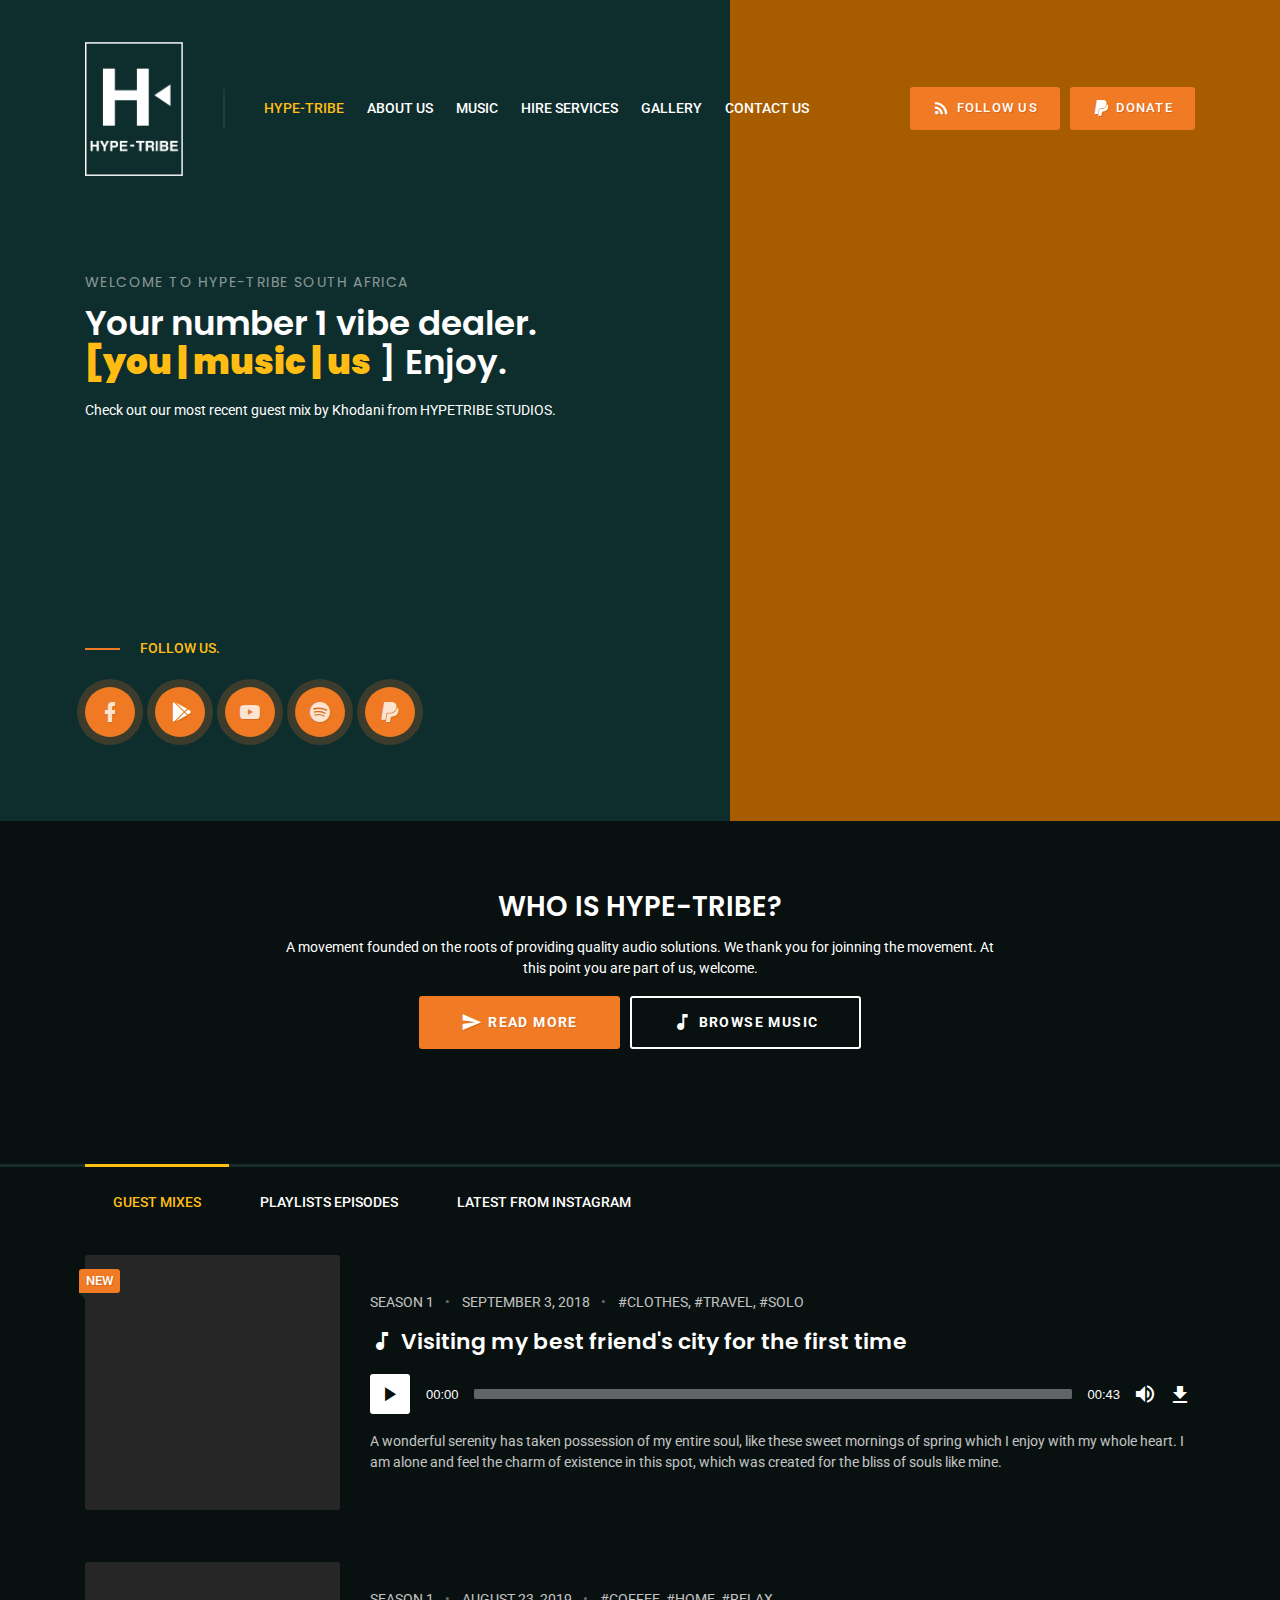
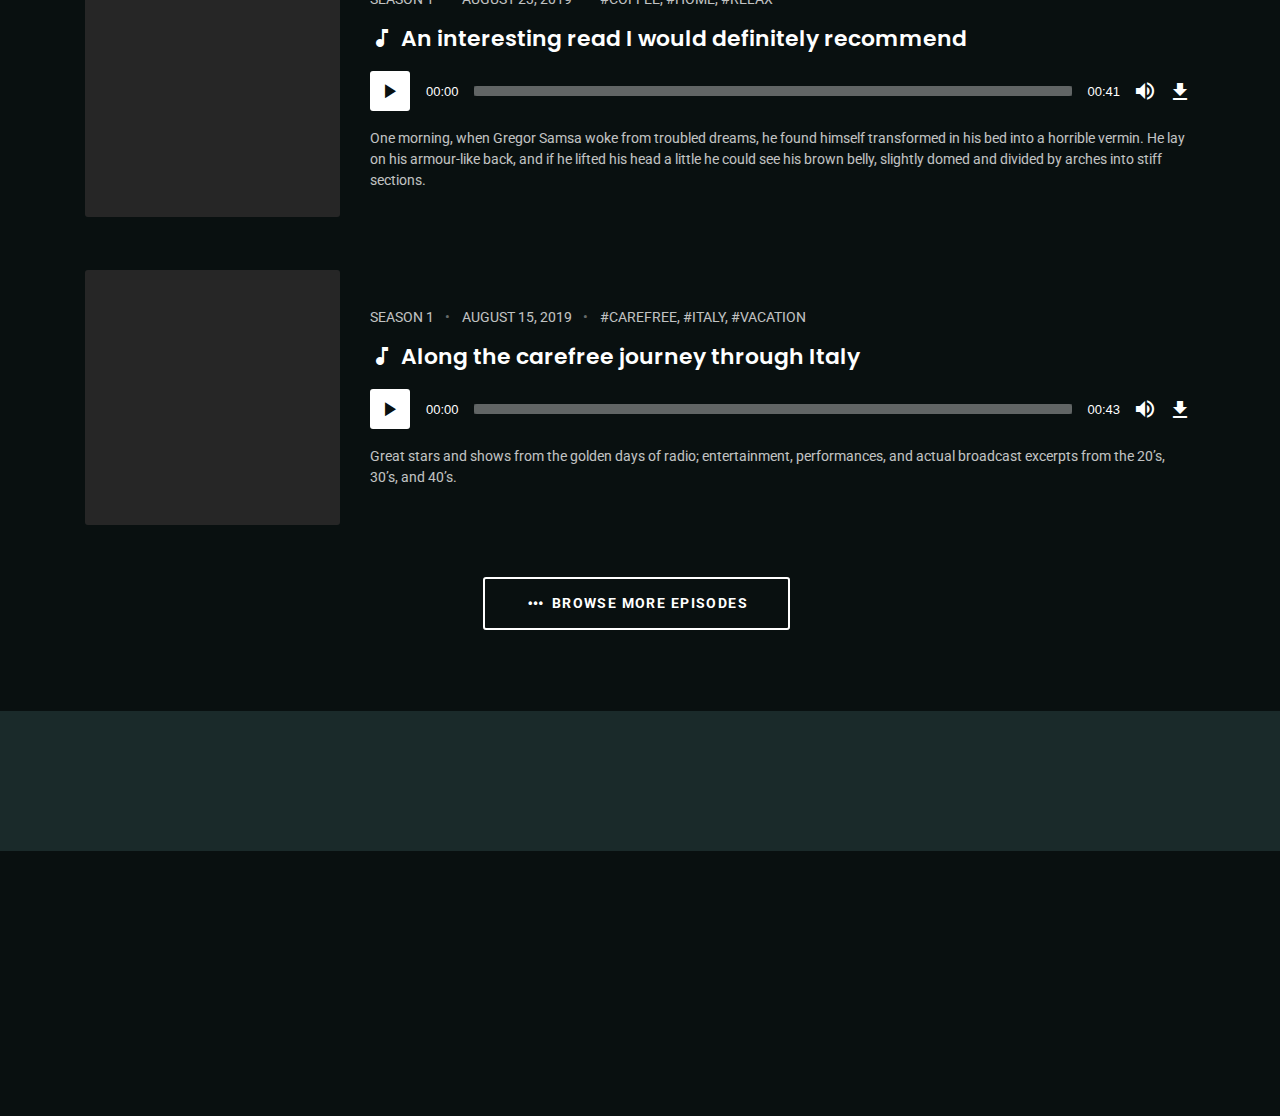
==== commit 8f13ea9a: "updated index page" ====
--- a/HTML/index.html
+++ b/HTML/index.html
@@ -65,14 +65,14 @@
 				<div class="row">
 					<div class="col-12 col-lg-7 col-xl-6">
 						<h6 class="subtitle"> WELCOME TO HYPE-TRIBE SOUTH AFRICA</h6>
-						<h2><a href="single-episode.html">Your number 1 vibe dealer. <strong> [you | music | us</strong>
-								] Enjoy.</a></h2>
-						<p>Check out our most recent deep house DJ guest mixtape by Uncle Luk below.</p>
-						<div id="latest-episode-player" class="podcast-episode-player"
-							data-episode-download="https://cf-media.sndcdn.com/uk0Gc799E8al.128.mp3?Policy=eyJTdGF0ZW1lbnQiOlt7IlJlc291cmNlIjoiKjovL2NmLW1lZGlhLnNuZGNkbi5jb20vdWswR2M3OTlFOGFsLjEyOC5tcDMqIiwiQ29uZGl0aW9uIjp7IkRhdGVMZXNzVGhhbiI6eyJBV1M6RXBvY2hUaW1lIjoxNjc4OTg0NjM3fX19XX0_&Signature=fNKo88GF803mCLhrTfrG~eL2IYaeSUp0QwGndlYR0KIN7i~AcUyWEHQrYwZegmXIEAgsovwha4KDPD6e5W2mDnZTvaWobAXMJPMwmhBeHh~sVeNoylpg9-inaVxORusBokM~FREFGnMLdpmP5bF9yVldvyG7d6PhpnMEmiTohSEKH~iu4y6Jtg-Valbaq3nkIgG-emY-atiXw29JDgD8mhfG6InuPzHx6s7udUcFqgIfJNTiFz847tc2nj63k-203QdWKMAH784ka1PpvvyDPT7Bzn4XyoXeQE8iOAr8jrKefpZ1C2We1bkr~C0M3xpVf-4gzNFhQ9qKxin1vAQvFQ__&Key-Pair-Id=APKAI6TU7MMXM5DG6EPQ"
-							data-episode-download-button="Download Episode (458349 KB)" data-episode-transcript="#"
-							data-episode-transcript-button="View Transcript" data-episode-duration="44:20"
-							data-episode-size="831.6 KB">
+						<h2><a href="single-episode.html">Your number 1 vibe dealer. <strong> [you | music | us</strong> ] Enjoy.</a></h2>
+						<p>Check out our most recent guest mix by Khodani from HYPETRIBE STUDIOS.</p>
+				
+						<iframe width="100%" height="166" scrolling="no" frameborder="no" allow="autoplay"
+						src="https://w.soundcloud.com/player/?url=https%3A//api.soundcloud.com/tracks/1446094039&amp;{ ADD YOUR PARAMETERS HERE }">
+					  </iframe>
+				
+				<!--<div id="latest-episode-player" class="podcast-episode-player" data-episode-download="https://html.liviucerchez.com/common/preview1.mp3" data-episode-download-button="Download Episode (831.6 KB)" data-episode-transcript="#" data-episode-transcript-button="View Transcript" data-episode-duration="00:41" data-episode-size="831.6 KB">
 							<audio class="wp-audio-shortcode" preload="none">
 								<source
 									src="https://cf-media.sndcdn.com/uk0Gc799E8al.128.mp3?Policy=eyJTdGF0ZW1lbnQiOlt7IlJlc291cmNlIjoiKjovL2NmLW1lZGlhLnNuZGNkbi5jb20vdWswR2M3OTlFOGFsLjEyOC5tcDMqIiwiQ29uZGl0aW9uIjp7IkRhdGVMZXNzVGhhbiI6eyJBV1M6RXBvY2hUaW1lIjoxNjc4OTg0NjM3fX19XX0_&Signature=fNKo88GF803mCLhrTfrG~eL2IYaeSUp0QwGndlYR0KIN7i~AcUyWEHQrYwZegmXIEAgsovwha4KDPD6e5W2mDnZTvaWobAXMJPMwmhBeHh~sVeNoylpg9-inaVxORusBokM~FREFGnMLdpmP5bF9yVldvyG7d6PhpnMEmiTohSEKH~iu4y6Jtg-Valbaq3nkIgG-emY-atiXw29JDgD8mhfG6InuPzHx6s7udUcFqgIfJNTiFz847tc2nj63k-203QdWKMAH784ka1PpvvyDPT7Bzn4XyoXeQE8iOAr8jrKefpZ1C2We1bkr~C0M3xpVf-4gzNFhQ9qKxin1vAQvFQ__&Key-Pair-Id=APKAI6TU7MMXM5DG6EPQ"
@@ -81,7 +81,7 @@
 									src="https://cf-media.sndcdn.com/uk0Gc799E8al.128.mp3?Policy=eyJTdGF0ZW1lbnQiOlt7IlJlc291cmNlIjoiKjovL2NmLW1lZGlhLnNuZGNkbi5jb20vdWswR2M3OTlFOGFsLjEyOC5tcDMqIiwiQ29uZGl0aW9uIjp7IkRhdGVMZXNzVGhhbiI6eyJBV1M6RXBvY2hUaW1lIjoxNjc4OTg0NjM3fX19XX0_&Signature=fNKo88GF803mCLhrTfrG~eL2IYaeSUp0QwGndlYR0KIN7i~AcUyWEHQrYwZegmXIEAgsovwha4KDPD6e5W2mDnZTvaWobAXMJPMwmhBeHh~sVeNoylpg9-inaVxORusBokM~FREFGnMLdpmP5bF9yVldvyG7d6PhpnMEmiTohSEKH~iu4y6Jtg-Valbaq3nkIgG-emY-atiXw29JDgD8mhfG6InuPzHx6s7udUcFqgIfJNTiFz847tc2nj63k-203QdWKMAH784ka1PpvvyDPT7Bzn4XyoXeQE8iOAr8jrKefpZ1C2We1bkr~C0M3xpVf-4gzNFhQ9qKxin1vAQvFQ__&Key-Pair-Id=APKAI6TU7MMXM5DG6EPQ"
 									type="audio/mp3" />
 							</audio>
-						</div>
+						</div>-->	
 						<p><a href="about.html" class="line-link">Follow Us.</a></p>
 					</div>
 				</div>
@@ -110,11 +110,8 @@
 				<div class="row">
 					<div class="col-12 col-md-10 offset-md-1 col-lg-8 offset-lg-2">
 						<h3 class="text-center">WHO IS HYPE-TRIBE?</h3>
-						<p class="text-center">A movement founded on the roots of providing great audio solutions. We
-							thank you for joinning the movement at this point you are part of us, welcome.</p>
-						<p class="text-center double-margin-bottom"><a class="button button-color button-filled"
-								href="#"><span class="mdi mdi-send"></span> Read More</a> <a class="button"
-								href="#"><span class="mdi mdi-music-note"></span> Browse Music</a></p>
+						<p class="text-center">A movement founded on the roots of providing quality audio solutions. We thank you for joinning the movement. At this point you are part of us, welcome.</p>
+						<p class="text-center double-margin-bottom"><a class="button button-color button-filled" href="#"><span class="mdi mdi-send"></span> Read More</a> <a class="button" href="#"><span class="mdi mdi-music-note"></span> Browse Music</a></p>
 					</div>
 				</div>
 			</div>
--- a/HTML/assets/css/style.css
+++ b/HTML/assets/css/style.css
@@ -27,94 +27,112 @@
 
 */
 
+
 /* 0. Variables */
+
 :root {
-	--primary-color: #f17a24;
-	--primary-alt-color: #ffffff;
-	--secondary-color: #0e2d2d; /*#331500;*/
-	--link-color: #ffbd14;
-	--border-color: #192b2b; /*#2d231a;*/
-	--body-background-color: #091010; /*#170e09;*/
-	--body-text-color: #ffffff;
-	--body-font: 'Roboto', sans-serif;
-	--headings-font: 'Poppins', serif;
-	--headings-font-weight: 600;
-	--transition-duration: .3s;
-}
+    --primary-color: #f17a24;
+    --primary-alt-color: #ffffff;
+    --secondary-color: #0e2d2d;
+    /*#331500;*/
+    --link-color: #ffbd14;
+    --border-color: #192b2b;
+    /*#2d231a;*/
+    --body-background-color: #091010;
+    /*#170e09;*/
+    --body-text-color: #ffffff;
+    --body-font: 'Roboto', sans-serif;
+    --headings-font: 'Poppins', serif;
+    --headings-font-weight: 600;
+    --transition-duration: .3s;
+}
+
 
 /* 1. Reset */
+
 *,
 *:before,
 *::after {
-	-webkit-box-sizing: border-box;
-	box-sizing: border-box;
+    -webkit-box-sizing: border-box;
+    box-sizing: border-box;
 }
 
 html {
-	-webkit-text-size-adjust: 100%;
-	-webkit-tap-highlight-color: rgba(0, 0, 0, 0);
-}
-
-article, aside, figcaption, figure, footer, header, hgroup, main, nav, section {
-	display: block;
+    -webkit-text-size-adjust: 100%;
+    -webkit-tap-highlight-color: rgba(0, 0, 0, 0);
+}
+
+article,
+aside,
+figcaption,
+figure,
+footer,
+header,
+hgroup,
+main,
+nav,
+section {
+    display: block;
 }
 
 body {
-	margin: 0;
-	font-size: 1rem;
-	font-weight: 400;
-	text-align: left;
-	scroll-behavior: smooth;
+    margin: 0;
+    font-size: 1rem;
+    font-weight: 400;
+    text-align: left;
+    scroll-behavior: smooth;
 }
 
 [tabindex="-1"]:focus {
-	outline: 0 !important;
+    outline: 0 !important;
 }
 
 hr {
-	-webkit-box-sizing: content-box;
-	box-sizing: content-box;
-	overflow: visible;
+    -webkit-box-sizing: content-box;
+    box-sizing: content-box;
+    overflow: visible;
 }
 
 address {
-	margin-bottom: 1rem;
-	font-style: normal;
-	line-height: inherit;
+    margin-bottom: 1rem;
+    font-style: normal;
+    line-height: inherit;
 }
 
 b,
 strong {
-	font-weight: bolder;
+    font-weight: bolder;
 }
 
 sub,
 sup {
-	position: relative;
-	font-size: 75%;
-	line-height: 0;
-	vertical-align: baseline;
+    position: relative;
+    font-size: 75%;
+    line-height: 0;
+    vertical-align: baseline;
 }
 
 sub {
-	bottom: -.25em;
+    bottom: -.25em;
 }
 
 sup {
-	top: -.5em;
-}
+    top: -.5em;
+}
+
 
 /* 2. Typography */
+
 html {
-	background-color: var(--body-background-color);
-	font-size: 14px;
+    background-color: var(--body-background-color);
+    font-size: 14px;
 }
 
 body {
-	font-family: var(--body-font);
-	line-height: 1.5;
-	background-color: inherit;
-	color: var(--body-text-color);
+    font-family: var(--body-font);
+    line-height: 1.5;
+    background-color: inherit;
+    color: var(--body-text-color);
 }
 
 h1,
@@ -124,19 +142,18 @@
 h5,
 h6,
 blockquote {
-	font-family: var(--headings-font);
-	font-weight: var(--headings-font-weight);
-	text-rendering: optimizeLegibility;
-	-moz-osx-font-smoothing: grayscale;
-	line-height: 1.15;
-	margin: 2.75rem 0 1rem;
-
-	-epub-hyphens: auto;
-	-ms-hyphens: auto;
-	-webkit-hyphens: auto;
-	hyphens: auto;
-	overflow-wrap: break-word;
-	word-wrap: break-word;
+    font-family: var(--headings-font);
+    font-weight: var(--headings-font-weight);
+    text-rendering: optimizeLegibility;
+    -moz-osx-font-smoothing: grayscale;
+    line-height: 1.15;
+    margin: 2.75rem 0 1rem;
+    -epub-hyphens: auto;
+    -ms-hyphens: auto;
+    -webkit-hyphens: auto;
+    hyphens: auto;
+    overflow-wrap: break-word;
+    word-wrap: break-word;
 }
 
 h1,
@@ -146,43 +163,43 @@
 h5:first-child,
 h6:first-child,
 blockquote:first-child {
-	margin-top: 0;
+    margin-top: 0;
 }
 
 h1 {
-	font-size: 3.052em;
+    font-size: 3.052em;
 }
 
 h1.display {
-	font-size: 3.786em;
+    font-size: 3.786em;
 }
 
 h2 {
-	font-size: 2.441em;
+    font-size: 2.441em;
 }
 
 h3,
 blockquote {
-	font-size: 1.953em;
+    font-size: 1.953em;
 }
 
 h4 {
-	font-size: 1.563em;
+    font-size: 1.563em;
 }
 
 h5 {
-	font-size: 1.25em;
+    font-size: 1.25em;
 }
 
 h6 {
-	font-size: 1em;
+    font-size: 1em;
 }
 
 h6.subtitle {
-	font-weight: 400;
-	text-transform: uppercase;
-	letter-spacing: .1em;
-	opacity: .5;
+    font-weight: 400;
+    text-transform: uppercase;
+    letter-spacing: .1em;
+    opacity: .5;
 }
 
 h1 a,
@@ -191,7 +208,7 @@
 h4 a,
 h5 a,
 h6 a {
-	font-weight: inherit;
+    font-weight: inherit;
 }
 
 h1 a,
@@ -212,16 +229,16 @@
 h4 a:focus,
 h5 a:focus,
 h6 a:focus {
-	color: inherit;
-	text-decoration: none;
+    color: inherit;
+    text-decoration: none;
 }
 
 hr {
-	background-color: var(--border-color);
-	border: 0;
-	height: 3px;
-	margin-top: 3.25em;
-	margin-bottom: 3.25em;
+    background-color: var(--border-color);
+    border: 0;
+    height: 3px;
+    margin-top: 3.25em;
+    margin-bottom: 3.25em;
 }
 
 p,
@@ -235,142 +252,142 @@
 embed,
 iframe,
 object {
-	margin: 0 0 1.25rem;
+    margin: 0 0 1.25rem;
 }
 
 p:empty {
-	display: none;
+    display: none;
 }
 
 ul {
-	list-style-type: disc;
+    list-style-type: disc;
 }
 
 ol {
-	list-style-type: decimal;
+    list-style-type: decimal;
 }
 
 ul ul {
-	padding-left: 1em;
+    padding-left: 1em;
 }
 
 ol ol {
-	padding-left: 1.3333em;
+    padding-left: 1.3333em;
 }
 
 ul ul,
 ol ul {
-	list-style-type: circle;
+    list-style-type: circle;
 }
 
 ul ol,
 ol ol {
-	list-style-type: lower-alpha;
+    list-style-type: lower-alpha;
 }
 
 ol ol ol {
-	list-style-type: decimal;
+    list-style-type: decimal;
 }
 
 ul ul,
 ul ol,
 ol ol,
 ol ul {
-	font-size: inherit;
-	margin: 0.33333em 0;
+    font-size: inherit;
+    margin: 0.33333em 0;
 }
 
 ul ul,
 ol ul {
-	padding-left: 1em;
+    padding-left: 1em;
 }
 
 ul ol,
 ol ol {
-	padding-left: 1.4em;
+    padding-left: 1.4em;
 }
 
 dt {
-	font-weight: 700;
+    font-weight: 700;
 }
 
 dd {
-	margin-left: 0;
-	padding-left: 1.5em;
+    margin-left: 0;
+    padding-left: 1.5em;
 }
 
 figure {
-	margin: 0;
+    margin: 0;
 }
 
 table {
-	border-collapse: collapse;
-	border-spacing: 0;
-	border-width: 0;
-	width: 100%;
+    border-collapse: collapse;
+    border-spacing: 0;
+    border-width: 0;
+    width: 100%;
 }
 
 caption {
-	font-size: 1rem;
-	text-align: left;
-	caption-side: top;
+    font-size: 1rem;
+    text-align: left;
+    caption-side: top;
 }
 
 th,
 td {
-	border-bottom: 1px solid #e8e8e8;
-	padding: .75em .5em;
-	text-align: left;
+    border-bottom: 1px solid #e8e8e8;
+    padding: .75em .5em;
+    text-align: left;
 }
 
 th {
-	padding: .5em;
-	text-align: inherit;
-	font-weight: 700;
-	border-bottom-width: 2px;
-	vertical-align: bottom;
+    padding: .5em;
+    text-align: inherit;
+    font-weight: 700;
+    border-bottom-width: 2px;
+    vertical-align: bottom;
 }
 
 td {
-	font-weight: 400;
-	vertical-align: top;
+    font-weight: 400;
+    vertical-align: top;
 }
 
 th:first-child,
 td:first-child {
-	padding-left: 0;
+    padding-left: 0;
 }
 
 th:last-child,
 td:last-child {
-	padding-right: 0;
-}
-
-table > :last-child tr:last-child td {
-	border-bottom: 0;
+    padding-right: 0;
+}
+
+table> :last-child tr:last-child td {
+    border-bottom: 0;
 }
 
 fieldset {
-	border-width: 0;
-	clear: both;
-	margin: 0 0 1.65em;
-	padding: 0;
-}
-
-fieldset > :last-child {
-	margin-bottom: 0;
+    border-width: 0;
+    clear: both;
+    margin: 0 0 1.65em;
+    padding: 0;
+}
+
+fieldset> :last-child {
+    margin-bottom: 0;
 }
 
 legend {
-	border-bottom: 1px solid #ddd;
-	color: inherit;
-	font-size: 1.3rem;
-	font-weight: 700;
-	line-height: 1.625;
-	margin-bottom: 1.625em;
-	padding-bottom: 0.53846154em;
-	text-transform: uppercase;
-	width: 100%;
+    border-bottom: 1px solid #ddd;
+    color: inherit;
+    font-size: 1.3rem;
+    font-weight: 700;
+    line-height: 1.625;
+    margin-bottom: 1.625em;
+    padding-bottom: 0.53846154em;
+    text-transform: uppercase;
+    width: 100%;
 }
 
 dfn,
@@ -378,59 +395,59 @@
 em,
 i,
 q {
-	font-style: italic;
+    font-style: italic;
 }
 
 blockquote {
-	position: relative;
-	margin: 1.75em 0 1.25em;
-	padding-left: 2em;
-	padding-right: 2em;
-	line-height: 1.25;
+    position: relative;
+    margin: 1.75em 0 1.25em;
+    padding-left: 2em;
+    padding-right: 2em;
+    line-height: 1.25;
 }
 
 blockquote:before {
-	position: absolute;
-	top: 0;
-	left: .25em;
-	content: '\F27E';
-	font: normal normal normal 1.3em/1 "Material Design Icons";
-	text-rendering: auto;
-	-webkit-font-smoothing: antialiased;
-	-moz-osx-font-smoothing: grayscale;
-	opacity: .25;
+    position: absolute;
+    top: 0;
+    left: .25em;
+    content: '\F27E';
+    font: normal normal normal 1.3em/1 "Material Design Icons";
+    text-rendering: auto;
+    -webkit-font-smoothing: antialiased;
+    -moz-osx-font-smoothing: grayscale;
+    opacity: .25;
 }
 
 blockquote p:last-child {
-	margin-bottom: 0;
+    margin-bottom: 0;
 }
 
 blockquote cite {
-	display: block;
-	margin-top: 1.25em;
-	font-family: var(--body-font);
-	font-size: 1rem;
-	font-weight: normal;
-	font-style: normal;
-	color: #a2a2a2;
+    display: block;
+    margin-top: 1.25em;
+    font-family: var(--body-font);
+    font-size: 1rem;
+    font-weight: normal;
+    font-style: normal;
+    color: #a2a2a2;
 }
 
 address {
-	margin: 0 0 1.625em;
+    margin: 0 0 1.625em;
 }
 
 pre {
-	background: #fafafa;
-	border: 1px dotted #ddd;
-	color: #666;
-	font-size: .9rem;
-	line-height: 1.6;
-	max-width: 100%;
-	overflow: auto;
-	padding: 1.6em;
-	white-space: pre;
-	white-space: pre-wrap;
-	word-wrap: break-word;
+    background: #fafafa;
+    border: 1px dotted #ddd;
+    color: #666;
+    font-size: .9rem;
+    line-height: 1.6;
+    max-width: 100%;
+    overflow: auto;
+    padding: 1.6em;
+    white-space: pre;
+    white-space: pre-wrap;
+    word-wrap: break-word;
 }
 
 code,
@@ -439,591 +456,600 @@
 var,
 samp,
 pre {
-	font-family: "Menlo", "Monaco", "Consolas", "Courier New", monospace;
-	-webkit-hyphens: none;
-	hyphens: none;
-	-ms-hyphens: none;
+    font-family: "Menlo", "Monaco", "Consolas", "Courier New", monospace;
+    -webkit-hyphens: none;
+    hyphens: none;
+    -ms-hyphens: none;
 }
 
 ins {
-	padding: 0 .3em;
-	text-decoration: none;
-	background-color: var(--secondary-color);
-	color: var(--body-text-color);
+    padding: 0 .3em;
+    text-decoration: none;
+    background-color: var(--secondary-color);
+    color: var(--body-text-color);
 }
 
 mark {
-	padding: 0 .3em;
-	background-color: var(--secondary-color);
-	color: var(--body-text-color);
+    padding: 0 .3em;
+    background-color: var(--secondary-color);
+    color: var(--body-text-color);
 }
 
 abbr[title],
 acronym[title] {
-	text-decoration: none;
-	border-bottom: 1px dotted #ddd;
-	cursor: help;
+    text-decoration: none;
+    border-bottom: 1px dotted #ddd;
+    cursor: help;
 }
 
 img {
-	border: 0;
-	height: auto;
-	-ms-interpolation-mode: bicubic;
-	max-width: 100%;
-	vertical-align: middle;
+    border: 0;
+    height: auto;
+    -ms-interpolation-mode: bicubic;
+    max-width: 100%;
+    vertical-align: middle;
 }
 
 svg {
-	overflow: hidden;
-	vertical-align: middle;
+    overflow: hidden;
+    vertical-align: middle;
 }
 
 del {
-	opacity: .6;
+    opacity: .6;
 }
 
 big,
 .big-text {
-	font-size: 114.2857%;
+    font-size: 114.2857%;
 }
 
 small,
 .small-text {
-	font-size: 85.7142%;
+    font-size: 85.7142%;
 }
 
 video {
-	height: auto;
+    height: auto;
 }
 
 video,
 embed,
 iframe,
 object {
-	max-width: 100%;
-}
+    max-width: 100%;
+}
+
 
 /* Links */
+
 a,
 a:hover {
-	color: var(--link-color);
+    color: var(--link-color);
 }
 
 a {
-	font-weight: 500;
-	text-decoration: none;
-	background-color: transparent;
+    font-weight: 500;
+    text-decoration: none;
+    background-color: transparent;
 }
 
 a:focus {
-	outline: thin dotted;
+    outline: thin dotted;
 }
 
 a:not([href]):not([tabindex]):focus {
-	outline: 0;
+    outline: 0;
 }
 
 a:hover,
 a:focus {
-	text-decoration: underline;
-}
-
-a:not([href]):not([tabindex]):hover, a:not([href]):not([tabindex]):focus,
+    text-decoration: underline;
+}
+
+a:not([href]):not([tabindex]):hover,
+a:not([href]):not([tabindex]):focus,
 a:not([href]):not([tabindex]) {
-	color: inherit;
-	text-decoration: none;
-}
+    color: inherit;
+    text-decoration: none;
+}
+
 
 /* Useful classes */
+
 .sr-only,
 .screen-reader-text {
-	position: absolute;
-	width: 1px;
-	height: 1px;
-	padding: 0;
-	margin: -1px;
-	overflow: hidden;
-	clip: rect(0px, 0px, 0px, 0px);
-	border: 0 none;
+    position: absolute;
+    width: 1px;
+    height: 1px;
+    padding: 0;
+    margin: -1px;
+    overflow: hidden;
+    clip: rect(0px, 0px, 0px, 0px);
+    border: 0 none;
 }
 
 .clearfix:after,
 .author-box:after,
 .comment-body:after,
 .entry-content:after {
-	content: "";
-	display: table;
-	clear: both;
+    content: "";
+    display: table;
+    clear: both;
 }
 
 .clear {
-	clear: both;
-	display: block;
-	height: 0;
-	overflow: hidden;
-	visibility: hidden;
-	width: 0;
+    clear: both;
+    display: block;
+    height: 0;
+    overflow: hidden;
+    visibility: hidden;
+    width: 0;
 }
 
 .alignleft {
-	float: left;
-	margin-right: 1.25em;
-	margin-bottom: 1.25rem;
+    float: left;
+    margin-right: 1.25em;
+    margin-bottom: 1.25rem;
 }
 
 .alignright {
-	float: right;
-	margin-left: 1.25em;
-	margin-bottom: 1.25rem;
+    float: right;
+    margin-left: 1.25em;
+    margin-bottom: 1.25rem;
 }
 
 .aligncenter {
-	clear: both;
-	display: block;
-	margin-left: auto;
-	margin-right: auto;
+    clear: both;
+    display: block;
+    margin-left: auto;
+    margin-right: auto;
 }
 
 .no-margin-top {
-	margin-top: 0 !important;
+    margin-top: 0 !important;
 }
 
 .double-margin-top {
-	margin-top: 2.5rem !important;
+    margin-top: 2.5rem !important;
 }
 
 .no-margin-bottom {
-	margin-bottom: 0 !important;
+    margin-bottom: 0 !important;
 }
 
 .double-margin-bottom {
-	margin-bottom: 2.5rem !important;
+    margin-bottom: 2.5rem !important;
 }
 
 .text-left {
-	text-align: left;
+    text-align: left;
 }
 
 .text-center {
-	text-align: center;
+    text-align: center;
 }
 
 .text-right {
-	text-align: right;
+    text-align: right;
 }
 
 .text-uppercase {
-	text-transform: uppercase;
+    text-transform: uppercase;
 }
 
 .text-strong {
-	font-weight: 700;
+    font-weight: 700;
 }
 
 .text-fade-out {
-	opacity: .5;
+    opacity: .5;
 }
 
 .gallery {
-	margin: 0 -1.1666667% 1.25rem;
-	padding: 0;
-	font-size: 0;
+    margin: 0 -1.1666667% 1.25rem;
+    padding: 0;
+    font-size: 0;
 }
 
 .gallery .gallery-item {
-	display: inline-block;
-	margin: 0;
-	max-width: 33.33%;
-	padding: 0 1.1400652% 2.2801304%;
-	text-align: center;
-	vertical-align: top;
-	width: 100%;
+    display: inline-block;
+    margin: 0;
+    max-width: 33.33%;
+    padding: 0 1.1400652% 2.2801304%;
+    text-align: center;
+    vertical-align: top;
+    width: 100%;
 }
 
 .gallery .gallery-item .gallery-icon a {
-	display: block;
+    display: block;
 }
 
 .gallery-columns-1 .gallery-item {
-	max-width: 100%;
+    max-width: 100%;
 }
 
 .gallery-columns-2 .gallery-item {
-	max-width: 50%;
+    max-width: 50%;
 }
 
 .gallery-columns-4 .gallery-item {
-	max-width: 25%;
+    max-width: 25%;
 }
 
 .gallery-columns-5 .gallery-item {
-	max-width: 20%;
+    max-width: 20%;
 }
 
 .gallery-columns-6 .gallery-item {
-	max-width: 16.66%;
+    max-width: 16.66%;
 }
 
 .gallery-columns-7 .gallery-item {
-	max-width: 14.28%;
+    max-width: 14.28%;
 }
 
 .gallery-columns-8 .gallery-item {
-	max-width: 12.5%;
+    max-width: 12.5%;
 }
 
 .gallery-columns-9 .gallery-item {
-	max-width: 11.11%;
+    max-width: 11.11%;
 }
 
 .gallery-columns-6 .gallery-caption,
 .gallery-columns-7 .gallery-caption,
 .gallery-columns-8 .gallery-caption,
 .gallery-columns-9 .gallery-caption {
-	display: none;
+    display: none;
 }
 
 .wp-caption,
 .gallery-caption {
-	color: #a2a2a2;
-	font-size: .857rem;
-	margin-top: .2rem;
-	margin-bottom: .2rem;
-	max-width: 100%;
+    color: #a2a2a2;
+    font-size: .857rem;
+    margin-top: .2rem;
+    margin-bottom: .2rem;
+    max-width: 100%;
 }
 
 .wp-caption img[class*="wp-image-"] {
-	display: block;
-	margin-left: auto;
-	margin-right: auto;
+    display: block;
+    margin-left: auto;
+    margin-right: auto;
 }
 
 .wp-caption .wp-caption-text {
-	margin: .5em 0 1.25em;
+    margin: .5em 0 1.25em;
 }
 
 .alert,
 .box {
-	padding: 1em;
-	margin-bottom: 1.25rem;
-	background-color: var(--border-color);
-	-webkit-box-shadow: 0 -4px 0 0 rgba(255, 255, 255, .1) inset;
-	box-shadow: 0 -4px 0 0 rgba(255, 255, 255, .1) inset;
+    padding: 1em;
+    margin-bottom: 1.25rem;
+    background-color: var(--border-color);
+    -webkit-box-shadow: 0 -4px 0 0 rgba(255, 255, 255, .1) inset;
+    box-shadow: 0 -4px 0 0 rgba(255, 255, 255, .1) inset;
 }
 
 .box-color {
-	min-height: 60px;
-	margin-top: 8px;
-	margin-bottom: 8px;
-	border: 4px solid rgba(255, 255, 255, .1);
-	box-shadow: none;
+    min-height: 60px;
+    margin-top: 8px;
+    margin-bottom: 8px;
+    border: 4px solid rgba(255, 255, 255, .1);
+    box-shadow: none;
 }
 
 .box-color.body-background-color {
-	background-color: var(--body-background-color);
+    background-color: var(--body-background-color);
 }
 
 .box-color.body-text-color {
-	background-color: var(--body-text-color);
+    background-color: var(--body-text-color);
 }
 
 .box-color.primary-color {
-	background-color: var(--primary-color);
+    background-color: var(--primary-color);
 }
 
 .box-color.secondary-color {
-	background-color: var(--secondary-color);
+    background-color: var(--secondary-color);
 }
 
 .box-color.link-color {
-	background-color: var(--link-color);
+    background-color: var(--link-color);
 }
 
 .box-color.border-color {
-	background-color: var(--border-color);
+    background-color: var(--border-color);
 }
 
 .min-box {
-	min-height: 100px;
+    min-height: 100px;
 }
 
 .alert:empty {
-	display: none;
+    display: none;
 }
 
 .alert.success {
-	background-color: #defcca;
+    background-color: #defcca;
 }
 
 .alert.notice {
-	background-color: #805200;
+    background-color: #805200;
 }
 
 .alert.error {
-	background-color: #fe4929;
-	color: #fff;
-}
-
-.alert > :last-child,
-.box > :last-child {
-	margin-bottom: 0;
+    background-color: #fe4929;
+    color: #fff;
+}
+
+.alert> :last-child,
+.box> :last-child {
+    margin-bottom: 0;
 }
 
 .box-typography {
-	min-height: 60px;
-	padding: 44px 15px;
-	margin: 8px 0;
-	text-align: center;
-	font-size: 53px;
-	background-color: var(--border-color);
+    min-height: 60px;
+    padding: 44px 15px;
+    margin: 8px 0;
+    text-align: center;
+    font-size: 53px;
+    background-color: var(--border-color);
 }
 
 .text-headings-font {
-	font-family: var(--headings-font);
+    font-family: var(--headings-font);
 }
 
 .text-weight-regular {
-	font-weight: 400;
+    font-weight: 400;
 }
 
 .text-headings-font.text-weight-semibold {
-	font-weight: 600;
+    font-weight: 600;
 }
 
 .text-body-font {
-	font-family: var(--body-font);
+    font-family: var(--body-font);
 }
 
 .text-weight-regular {
-	font-weight: 400;
+    font-weight: 400;
 }
 
 .text-body-font.text-weight-semibold {
-	font-weight: 500;
+    font-weight: 500;
 }
 
 .text-body-font.text-weight-bold {
-	font-weight: 700;
+    font-weight: 700;
 }
 
 .line-link {
-	position: relative;
-	display: inline-block;
-	padding-left: 55px;
-	font-weight: 500;
-	text-transform: uppercase;
-	transition: var(--transition-duration) padding;
+    position: relative;
+    display: inline-block;
+    padding-left: 55px;
+    font-weight: 500;
+    text-transform: uppercase;
+    transition: var(--transition-duration) padding;
 }
 
 .line-link:hover,
 .line-link:focus {
-	text-decoration: none;
+    text-decoration: none;
 }
 
 .line-link:hover,
 .line-link:focus {
-	padding-left: 50px;
+    padding-left: 50px;
 }
 
 .line-link:before {
-	content: '';
-	position: absolute;
-	top: 50%;
-	left: 0;
-	width: 35px;
-	height: 2px;
-	margin-top: -1px;
-	background-color: var(--primary-color);
-	transition: var(--transition-duration) width;
+    content: '';
+    position: absolute;
+    top: 50%;
+    left: 0;
+    width: 35px;
+    height: 2px;
+    margin-top: -1px;
+    background-color: var(--primary-color);
+    transition: var(--transition-duration) width;
 }
 
 .line-link:hover:before,
 .line-link:focus:before {
-	width: 30px;
-}
-
-.jump-point ~ .line-link {
-	margin-left: 12px;
-	text-transform: none;
-}
-
-.jump-point ~ .line-link:hover,
-.jump-point ~ .line-link:focus,
-.jump-point:hover ~ .line-link,
-.jump-point:focus ~ .line-link {
-	padding-left: 55px;
-}
-
-.jump-point ~ .line-link:hover:before,
-.jump-point ~ .line-link:focus:before,
-.jump-point:hover ~ .line-link:before,
-.jump-point:focus ~ .line-link:before {
-	width: 35px;
-}
+    width: 30px;
+}
+
+.jump-point~.line-link {
+    margin-left: 12px;
+    text-transform: none;
+}
+
+.jump-point~.line-link:hover,
+.jump-point~.line-link:focus,
+.jump-point:hover~.line-link,
+.jump-point:focus~.line-link {
+    padding-left: 55px;
+}
+
+.jump-point~.line-link:hover:before,
+.jump-point~.line-link:focus:before,
+.jump-point:hover~.line-link:before,
+.jump-point:focus~.line-link:before {
+    width: 35px;
+}
+
 
 /* Tabs */
+
 .tab-container {
-	margin: 0 0 1.25rem 0;
+    margin: 0 0 1.25rem 0;
 }
 
 .tab-container .tab-content {
-	display: none;
-	padding: 1.25rem 0;
+    display: none;
+    padding: 1.25rem 0;
 }
 
 .tab-container .tab-content.active {
-	display: block;
-}
-
-.tab-container .tab-content > :last-child {
-	margin-bottom: 0;
+    display: block;
+}
+
+.tab-container .tab-content> :last-child {
+    margin-bottom: 0;
 }
 
 .tab-container .tabs {
-	list-style: none;
-	margin: 0;
-	padding: 0;
-	border-top: 3px solid var(--border-color);
+    list-style: none;
+    margin: 0;
+    padding: 0;
+    border-top: 3px solid var(--border-color);
 }
 
 .tab-container .tabs li {
-	display: inline-block;
-	margin: 0;
+    display: inline-block;
+    margin: 0;
 }
 
 .tab-container .tabs li a {
-	display: block;
-	text-decoration: none;
-	text-transform: uppercase;
-	padding: 1rem 1.2rem;
-	color: inherit;
-	outline: none;
-	-webkit-transition: all var(--transition-duration);
-	-o-transition: all var(--transition-duration);
-	transition: all var(--transition-duration);
+    display: block;
+    text-decoration: none;
+    text-transform: uppercase;
+    padding: 1rem 1.2rem;
+    color: inherit;
+    outline: none;
+    -webkit-transition: all var(--transition-duration);
+    -o-transition: all var(--transition-duration);
+    transition: all var(--transition-duration);
 }
 
 .tab-container .tabs li a:hover,
 .tab-container .tabs li a:focus {
-	color: var(--link-color);
+    color: var(--link-color);
 }
 
 @media (min-width: 768px) {
-	.tab-container .tabs li a {
-		padding: 1.75rem 2rem;
-	}
+    .tab-container .tabs li a {
+        padding: 1.75rem 2rem;
+    }
 }
 
 .tab-container .tabs li.active a {
-	position: relative;
-	color: var(--link-color);
+    position: relative;
+    color: var(--link-color);
 }
 
 .tab-container .tabs li.active a:after {
-	content: '';
-	position: absolute;
-	left: 0;
-	right: 0;
-	top: -3px;
-	height: 3px;
-	background-color: var(--link-color);
-}
+    content: '';
+    position: absolute;
+    left: 0;
+    right: 0;
+    top: -3px;
+    height: 3px;
+    background-color: var(--link-color);
+}
+
 
 /* Form elements */
+
 label {
-	display: block;
-	color: #a2a2a2;
-	font-size: 85.7142%;
-	font-weight: 500;
-	margin-bottom: .25em;
+    display: block;
+    color: #a2a2a2;
+    font-size: 85.7142%;
+    font-weight: 500;
+    margin-bottom: .25em;
 }
 
 input,
 select,
 textarea {
-	background-color: #fff;
-	border-radius: 0;
-	margin: 0;
-	max-width: 100%;
-	vertical-align: baseline;
+    background-color: #fff;
+    border-radius: 0;
+    margin: 0;
+    max-width: 100%;
+    vertical-align: baseline;
 }
 
 input {
-	line-height: normal;
-	overflow: visible;
+    line-height: normal;
+    overflow: visible;
 }
 
 input,
 select,
 textarea {
-	background-image: -webkit-linear-gradient(rgba(255, 255, 255, 0), rgba(255, 255, 255, 0));
-	-webkit-transition: border-color var(--transition-duration);
-	-o-transition: border-color var(--transition-duration);
-	transition: border-color var(--transition-duration);
+    background-image: -webkit-linear-gradient(rgba(255, 255, 255, 0), rgba(255, 255, 255, 0));
+    -webkit-transition: border-color var(--transition-duration);
+    -o-transition: border-color var(--transition-duration);
+    transition: border-color var(--transition-duration);
 }
 
 input[disabled],
 button[disabled],
 select[disabled],
 textarea[disabled] {
-	cursor: default;
-	opacity: .5;
+    cursor: default;
+    opacity: .5;
 }
 
 input[type="checkbox"],
 input[type="radio"] {
-	-webkit-box-sizing: border-box;
-	box-sizing: border-box;
-	border-width: 0;
-	display: inline-block;
-	margin-right: 0.3em;
-	padding: 0;
-	position: relative;
+    -webkit-box-sizing: border-box;
+    box-sizing: border-box;
+    border-width: 0;
+    display: inline-block;
+    margin-right: 0.3em;
+    padding: 0;
+    position: relative;
 }
 
 input[type="date"],
 input[type="time"],
 input[type="datetime-local"],
 input[type="month"] {
-	-webkit-appearance: listbox;
+    -webkit-appearance: listbox;
 }
 
 input[type="search"] {
-	-webkit-box-sizing: border-box;
-	box-sizing: border-box;
+    -webkit-box-sizing: border-box;
+    box-sizing: border-box;
 }
 
 input[type="number"]::-webkit-inner-spin-button,
 input[type="number"]::-webkit-outer-spin-button {
-	height: auto;
+    height: auto;
 }
 
 input[type=search],
 input[type=search]::-webkit-search-cancel-button,
 input[type=search]::-webkit-search-decoration {
-	-webkit-appearance: none;
+    -webkit-appearance: none;
 }
 
 ::-webkit-file-upload-button {
-	font: inherit;
-	-webkit-appearance: button;
+    font: inherit;
+    -webkit-appearance: button;
 }
 
 ::-webkit-input-placeholder {
-	color: #a2a2a2;
+    color: #a2a2a2;
 }
 
 :-moz-placeholder {
-	color: #a2a2a2;
+    color: #a2a2a2;
 }
 
 ::-moz-placeholder {
-	color: #a2a2a2;
-	opacity: 1;
+    color: #a2a2a2;
+    opacity: 1;
 }
 
 :-ms-input-placeholder {
-	color: #a2a2a2;
+    color: #a2a2a2;
 }
 
 input[type=text],
@@ -1042,15 +1068,15 @@
 input[type=url],
 select,
 textarea {
-	background-color: inherit;
-	color: inherit;
-	font-family: inherit;
-	font-size: 1rem;
-	line-height: 21px;
-	margin-bottom: 1.25em;
-	padding: 10px 12px;
-	border: 3px solid var(--border-color);
-	width: 100%;
+    background-color: inherit;
+    color: inherit;
+    font-family: inherit;
+    font-size: 1rem;
+    line-height: 21px;
+    margin-bottom: 1.25em;
+    padding: 10px 12px;
+    border: 3px solid var(--border-color);
+    width: 100%;
 }
 
 input[type=text]:focus,
@@ -1069,73 +1095,73 @@
 input[type=url]:focus,
 select:focus,
 textarea:focus {
-	border-color: rgba(230, 230, 230, .25);
-	outline: none;
+    border-color: rgba(230, 230, 230, .25);
+    outline: none;
 }
 
 select {
-	-webkit-appearance: none;
-	-moz-appearance: none;
-	text-transform: none;
-	background-image: url([data-uri]);
-	background-repeat: no-repeat;
-	background-position: 100% 50%;
-	padding: 10px 30px 10px 10px;
+    -webkit-appearance: none;
+    -moz-appearance: none;
+    text-transform: none;
+    background-image: url([data-uri]);
+    background-repeat: no-repeat;
+    background-position: 100% 50%;
+    padding: 10px 30px 10px 10px;
 }
 
 select::-ms-expand {
-	display: none;
+    display: none;
 }
 
 textarea {
-	overflow: auto;
-	resize: vertical;
-	vertical-align: top;
+    overflow: auto;
+    resize: vertical;
+    vertical-align: top;
 }
 
 progress {
-	vertical-align: baseline;
+    vertical-align: baseline;
 }
 
 output {
-	display: inline-block;
+    display: inline-block;
 }
 
 summary {
-	display: list-item;
-	cursor: pointer;
+    display: list-item;
+    cursor: pointer;
 }
 
 template {
-	display: none;
+    display: none;
 }
 
 [hidden] {
-	display: none;
+    display: none;
 }
 
 button {
-	border-radius: 0;
-	text-transform: none;
+    border-radius: 0;
+    text-transform: none;
 }
 
 button:focus {
-	overflow: visible;
+    overflow: visible;
 }
 
 button,
 [type="button"],
 [type="reset"],
 [type="submit"] {
-	-webkit-appearance: button;
+    -webkit-appearance: button;
 }
 
 button::-moz-focus-inner,
 [type="button"]::-moz-focus-inner,
 [type="reset"]::-moz-focus-inner,
 [type="submit"]::-moz-focus-inner {
-	padding: 0;
-	border-style: none;
+    padding: 0;
+    border-style: none;
 }
 
 .button,
@@ -1144,28 +1170,28 @@
 input[type="reset"],
 input[type="submit"],
 .pagination .page-numbers {
-	display: inline-block;
-	background: none;
-	background-image: -webkit-linear-gradient(rgba(0, 0, 0, 0), rgba(0, 0, 0, 0));
-	background-color: transparent;
-	color: var(--body-text-color);
-	border: 2px solid var(--body-text-color);
-	font-family: inherit;
-	font-size: 1rem;
-	font-weight: 700;
-	text-align: center;
-	text-decoration: none;
-	text-transform: uppercase;
-	letter-spacing: .1em;
-	line-height: 1.48;
-	margin: 0 .5em .75em 0;
-	padding: 14px 40px 14px;
-	cursor: pointer;
-	border-radius: 3px;
-	outline: 0;
-	box-shadow: none;
-	opacity: 1;
-	transition: color var(--transition-duration), background-color var(--transition-duration), opacity var(--transition-duration);
+    display: inline-block;
+    background: none;
+    background-image: -webkit-linear-gradient(rgba(0, 0, 0, 0), rgba(0, 0, 0, 0));
+    background-color: transparent;
+    color: var(--body-text-color);
+    border: 2px solid var(--body-text-color);
+    font-family: inherit;
+    font-size: 1rem;
+    font-weight: 700;
+    text-align: center;
+    text-decoration: none;
+    text-transform: uppercase;
+    letter-spacing: .1em;
+    line-height: 1.48;
+    margin: 0 .5em .75em 0;
+    padding: 14px 40px 14px;
+    cursor: pointer;
+    border-radius: 3px;
+    outline: 0;
+    box-shadow: none;
+    opacity: 1;
+    transition: color var(--transition-duration), background-color var(--transition-duration), opacity var(--transition-duration);
 }
 
 .button:hover,
@@ -1184,9 +1210,9 @@
 .pagination a.page-numbers:focus,
 .button.button-filled,
 input[type="submit"].button-filled {
-	background-color: var(--body-text-color);
-	color: var(--body-background-color);
-	text-decoration: none;
+    background-color: var(--body-text-color);
+    color: var(--body-background-color);
+    text-decoration: none;
 }
 
 .button:active,
@@ -1195,7 +1221,7 @@
 input[type="reset"]:active,
 input[type="submit"]:active,
 .pagination a.page-numbers:active {
-	opacity: .85;
+    opacity: .85;
 }
 
 .button.button-color,
@@ -1204,9 +1230,9 @@
 input[type="reset"].button-color,
 input[type="submit"].button-color,
 .pagination .page-numbers.current {
-	border-color: var(--primary-color);
-	color: var(--primary-color);
-	text-shadow: 1px 1px 1px rgba(0, 0, 0, .15);
+    border-color: var(--primary-color);
+    color: var(--primary-color);
+    text-shadow: 1px 1px 1px rgba(0, 0, 0, .15);
 }
 
 .button.button-color:hover,
@@ -1223,9 +1249,9 @@
 button[type="submit"].button-color:focus,
 .button.button-filled.button-color,
 input[type="submit"].button-filled.button-color {
-	background-color: var(--primary-color);
-	border-color: var(--primary-color);
-	color: var(--primary-alt-color);
+    background-color: var(--primary-color);
+    border-color: var(--primary-color);
+    color: var(--primary-alt-color);
 }
 
 .button:focus,
@@ -1234,794 +1260,878 @@
 input[type="reset"]:focus,
 input[type="submit"]:focus,
 .pagination a.page-numbers:focus {
-	text-decoration: none;
+    text-decoration: none;
 }
 
 .button-small {
-	font-size: .9rem;
-	font-weight: 500;
-	padding: 10px 20px;
+    font-size: .9rem;
+    font-weight: 500;
+    padding: 10px 20px;
 }
 
 .button-wide {
-	width: 100%;
-	padding-left: 0;
-	padding-right: 0;
-	margin-right: 0;
+    width: 100%;
+    padding-left: 0;
+    padding-right: 0;
+    margin-right: 0;
 }
 
 .button.button-underline {
-	font-size: .85rem;
-	padding: 5px 3px;
-	border-radius: 0;
-	border-width: 0 0 2px 0;
-}
-
-p > .button:last-child {
-	margin-right: 0;
+    font-size: .85rem;
+    padding: 5px 3px;
+    border-radius: 0;
+    border-width: 0 0 2px 0;
+}
+
+p>.button:last-child {
+    margin-right: 0;
 }
 
 .button .mdi,
 button .mdi {
-	font-size: 1.5em;
-	line-height: .5em;
-	vertical-align: -25%;
-}
+    font-size: 1.5em;
+    line-height: .5em;
+    vertical-align: -25%;
+}
+
 
 /* MailChimp Form */
+
 .mc4wp-form {
-	max-width: 450px;
-	margin-left: auto;
-	margin-right: auto;
+    max-width: 450px;
+    margin-left: auto;
+    margin-right: auto;
 }
 
 .mc4wp-form .mc4wp-alert,
 .mc4wp-form .mc4wp-error {
-	padding: 0.5em 1em;
-	background-color: #fffad4;
-	border: 2px solid #fcf08d;
+    padding: 0.5em 1em;
+    background-color: #fffad4;
+    border: 2px solid #fcf08d;
 }
 
 .mc4wp-form .mc4wp-alert p,
 .mc4wp-form .mc4wp-error p {
-	margin-bottom: 0;
+    margin-bottom: 0;
 }
 
 .mc4wp-form .one-line input[type=email] {
-	max-width: 220px;
-	margin-bottom: .5rem;
+    max-width: 220px;
+    margin-bottom: .5rem;
 }
 
 .mc4wp-form .one-line input[type=submit] {
-	padding-bottom: 13px;
-	margin: 0 0 0 .2rem;
-	border: 0;
-	background-color: var(--primary-color);
-	color: var(--primary-alt-color);
+    padding-bottom: 13px;
+    margin: 0 0 0 .2rem;
+    border: 0;
+    background-color: var(--primary-color);
+    color: var(--primary-alt-color);
 }
 
 @media (min-width: 768px) {
-	.mc4wp-form .one-line input[type=email] {
-		margin-bottom: 0;
-	}
-
-	.mc4wp-form .one-line input[type=submit] {
-		margin: 0 0 0 -3px;
-		border-radius: 0;
-	}
-}
+    .mc4wp-form .one-line input[type=email] {
+        margin-bottom: 0;
+    }
+    .mc4wp-form .one-line input[type=submit] {
+        margin: 0 0 0 -3px;
+        border-radius: 0;
+    }
+}
+
 
 /* 6. Header */
+
 #top {
-	position: relative;
-	z-index: 80;
-	background-color: var(--secondary-color);
-	color: var(--primary-alt-color);
+    position: relative;
+    z-index: 80;
+    background-color: var(--secondary-color);
+    color: var(--primary-alt-color);
 }
 
 #top .navbar {
-	padding-top: 2rem;
-	padding-bottom: 2rem;
+    padding-top: 2rem;
+    padding-bottom: 2rem;
 }
 
 @media (min-width: 992px) {
-	.navbar-is-sticky #top .navbar {
-		position: fixed;
-		top: 0;
-		right: 0;
-		left: 0;
-		padding-top: 1rem;
-		padding-bottom: 1rem;
-		color: var(--body-text-color);
-		background-color: var(--body-background-color);
-	}
+    .navbar-is-sticky #top .navbar {
+        position: fixed;
+        top: 0;
+        right: 0;
+        left: 0;
+        padding-top: 1rem;
+        padding-bottom: 1rem;
+        color: var(--body-text-color);
+        background-color: var(--body-background-color);
+    }
 }
 
 @media (min-width: 1200px) {
-	#top .navbar {
-		padding-top: 3rem;
-		padding-bottom: 3rem;
-	}
+    #top .navbar {
+        padding-top: 3rem;
+        padding-bottom: 3rem;
+    }
 }
 
 #top .row {
-	position: relative;
+    position: relative;
 }
 
 .site-title h1 {
-	margin-bottom: 0;
-	font-size: 1em;
-	line-height: 1;
+    margin-bottom: 0;
+    font-size: 1em;
+    line-height: 1;
 }
 
 .site-title h1 a {
-	display: inline-block;
-	text-decoration: none;
+    display: inline-block;
+    text-decoration: none;
 }
 
 .site-title h1 img {
-	display: inline-block;
+    display: inline-block;
 }
 
 .site-title .text {
-	font-size: 3.052rem;
-	line-height: 1;
-	letter-spacing: -.1rem;
-}
+    font-size: 3.052rem;
+    line-height: 1;
+    letter-spacing: -.1rem;
+}
+
 
 /* 7. Main menu */
+
 .site-menu-toggle,
 .no-js .site-menu-toggle {
-	display: none;
+    display: none;
 }
 
 #site-menu a {
-	color: inherit;
-	text-transform: uppercase;
-	font-weight: 500;
-	transition: color var(--transition-duration), opacity var(--transition-duration);
+    color: inherit;
+    text-transform: uppercase;
+    font-weight: 500;
+    transition: color var(--transition-duration), opacity var(--transition-duration);
 }
 
 #site-menu li,
 #site-menu ul ul {
-	margin: 0;
-}
-
-#site-menu .current-menu-item > a,
-#site-menu .current-menu-parent > a {
-	color: var(--link-color);
+    margin: 0;
+}
+
+#site-menu .current-menu-item>a,
+#site-menu .current-menu-parent>a {
+    color: var(--link-color);
 }
 
 #site-menu .menu-item-has-children {
-	position: relative;
-}
+    position: relative;
+}
+
+
+/* services styling */
+
+
+/* your CSS goes here*/
+
+.title {
+    color: #fa9746;
+    margin-bottom: 30px;
+    position: relative;
+}
+
+.title::before {
+    position: absolute;
+    left: -29px;
+    top: 0;
+    height: 20px;
+    width: 20px;
+    transform: rotate(45deg);
+    background-color: #7499f1;
+    box-shadow: 0px 4px 4px 0px #aaa;
+    border-radius: 4px;
+    content: '';
+}
+
+.title::after {
+    position: absolute;
+    left: -19px;
+    top: 25px;
+    height: 14px;
+    width: 14px;
+    transform: rotate(45deg);
+    background-color: #7499f1;
+    box-shadow: 0px 4px 4px 0px #aaa;
+    border-radius: 4px;
+    content: '';
+}
+
+
+/* services */
+
+.services {
+    padding: 40px;
+    position: relative;
+}
+
+.services .square {
+    height: 100px;
+    width: 100px;
+    margin: 30px auto 40px;
+    position: relative;
+    border-radius: 15px;
+    transform: rotate(45deg);
+    padding: 10px;
+    background-color: #7499f1;
+    box-shadow: 0px 0px 27px 0px #ccc;
+    border: 2px dotted #eaf3fa;
+}
+
+.square i {
+    transform: rotate(315deg);
+    display: block;
+    color: #eaf3fa;
+    font-size: 40px;
+    padding-top: 17px;
+    padding-right: 14px;
+}
+
+.services .square::before {
+    position: absolute;
+    left: -10px;
+    top: 0;
+    width: 1px;
+    height: 100%;
+    background-color: #fa9746;
+    content: '';
+}
+
+.services .square::after {
+    position: absolute;
+    left: 50px;
+    top: 66px;
+    width: 1px;
+    height: 88%;
+    background-color: #fa9746;
+    content: '';
+    transform: rotate(90deg);
+}
+
+.services .serv .num {
+    width: 60px;
+    height: 60px;
+    background-color: #7499f1;
+    box-shadow: 0px 0px 15px 0px #00a9d3;
+    margin: -38px auto 15px auto;
+    border-radius: 50%;
+    color: #fff;
+    font-size: 30px;
+    padding-top: 7px;
+    border: 1px dashed;
+}
+
+.services .serv h5 {
+    color: #fa9746;
+}
+
+.services .serv p {
+    color: #777;
+}
+
+.services .serv hr {
+    width: 30px;
+    border-top: 3px solid rgb(0 169 211);
+}
+
+
+/* end of services styling */
 
 @media (max-width: 991px) {
-	.site-menu-toggle,
-	.site-menu-toggle a {
-		display: block;
-	}
-
-	.site-menu-toggle a {
-		width: 30px;
-		text-align: center;
-		color: inherit;
-	}
-
-	#top .site-menu-toggle a:before {
-		content: '\F35C';
-		display: inline-block;
-		font: normal normal normal 24px/30px 'Material Design Icons';
-		text-rendering: auto;
-		-webkit-font-smoothing: antialiased;
-		-moz-osx-font-smoothing: grayscale;
-	}
-
-	#site-menu {
-		display: none;
-	}
-
-	.mobile-menu-opened #site-menu {
-		display: block;
-	}
-
-	#site-menu ul {
-		padding-left: 0;
-		list-style: none;
-	}
-
-	#site-menu > ul {
-		margin-top: 2rem;
-		margin-bottom: 0;
-	}
-
-	#site-menu li {
-		border-top: 1px solid rgba(255, 255, 255, .08);
-	}
-
-	#site-menu a {
-		display: block;
-		padding: 10px 15px;
-		text-decoration: none;
-	}
-
-	#site-menu .current-menu-item > a {
-		background-color: rgba(255, 255, 255, .08);
-	}
-
-	#site-menu .current-menu-item > a.menu-expand {
-		background-color: transparent;
-	}
-
-	#site-menu ul ul a {
-		padding-left: 30px;
-	}
-
-	#site-menu ul ul ul a {
-		padding-left: 45px;
-	}
-
-	#site-menu ul ul ul ul a {
-		padding-left: 60px;
-	}
-
-	#site-menu .menu-item-has-children > a:first-child {
-		padding-right: 35px;
-	}
-
-	#site-menu .menu-item-has-children .menu-expand {
-		position: absolute;
-		top: 0;
-		right: 0;
-		padding: 7px 10px;
-		font-size: 18px;
-		text-align: center;
-	}
-
-	.no-js #site-menu .menu-item-has-children .menu-expand {
-		display: none;
-	}
-
-	#site-menu .menu-item-has-children .menu-expand:before {
-		content: none;
-	}
-
-	#site-menu .menu-item-has-children .menu-expand:after {
-		content: '\f35d';
-		font: normal normal normal 18px/1 'Material Design Icons';
-		text-rendering: auto;
-		-webkit-font-smoothing: antialiased;
-		-moz-osx-font-smoothing: grayscale;
-	}
-
-	#site-menu .menu-item-has-children.collapse > .menu-expand:after {
-		content: '\f360';
-	}
-
-	#site-menu .menu-expand {
-		position: absolute;
-		top: 0;
-		right: 0;
-	}
-
-	#site-menu .menu-item-has-children ul {
-		display: none;
-	}
-
-	#site-menu .menu-item-has-children.collapse > ul {
-		display: block;
-	}
+    .site-menu-toggle,
+    .site-menu-toggle a {
+        display: block;
+    }
+    .site-menu-toggle a {
+        width: 30px;
+        text-align: center;
+        color: inherit;
+    }
+    #top .site-menu-toggle a:before {
+        content: '\F35C';
+        display: inline-block;
+        font: normal normal normal 24px/30px 'Material Design Icons';
+        text-rendering: auto;
+        -webkit-font-smoothing: antialiased;
+        -moz-osx-font-smoothing: grayscale;
+    }
+    #site-menu {
+        display: none;
+    }
+    .mobile-menu-opened #site-menu {
+        display: block;
+    }
+    #site-menu ul {
+        padding-left: 0;
+        list-style: none;
+    }
+    #site-menu>ul {
+        margin-top: 2rem;
+        margin-bottom: 0;
+    }
+    #site-menu li {
+        border-top: 1px solid rgba(255, 255, 255, .08);
+    }
+    #site-menu a {
+        display: block;
+        padding: 10px 15px;
+        text-decoration: none;
+    }
+    #site-menu .current-menu-item>a {
+        background-color: rgba(255, 255, 255, .08);
+    }
+    #site-menu .current-menu-item>a.menu-expand {
+        background-color: transparent;
+    }
+    #site-menu ul ul a {
+        padding-left: 30px;
+    }
+    #site-menu ul ul ul a {
+        padding-left: 45px;
+    }
+    #site-menu ul ul ul ul a {
+        padding-left: 60px;
+    }
+    #site-menu .menu-item-has-children>a:first-child {
+        padding-right: 35px;
+    }
+    #site-menu .menu-item-has-children .menu-expand {
+        position: absolute;
+        top: 0;
+        right: 0;
+        padding: 7px 10px;
+        font-size: 18px;
+        text-align: center;
+    }
+    .no-js #site-menu .menu-item-has-children .menu-expand {
+        display: none;
+    }
+    #site-menu .menu-item-has-children .menu-expand:before {
+        content: none;
+    }
+    #site-menu .menu-item-has-children .menu-expand:after {
+        content: '\f35d';
+        font: normal normal normal 18px/1 'Material Design Icons';
+        text-rendering: auto;
+        -webkit-font-smoothing: antialiased;
+        -moz-osx-font-smoothing: grayscale;
+    }
+    #site-menu .menu-item-has-children.collapse>.menu-expand:after {
+        content: '\f360';
+    }
+    #site-menu .menu-expand {
+        position: absolute;
+        top: 0;
+        right: 0;
+    }
+    #site-menu .menu-item-has-children ul {
+        display: none;
+    }
+    #site-menu .menu-item-has-children.collapse>ul {
+        display: block;
+    }
 }
 
 @media (min-width: 992px) {
-	#site-menu ul {
-		padding-left: 0;
-		margin-bottom: 0;
-		list-style: none;
-	}
-
-	#site-menu > ul {
-		position: relative;
-		padding-left: 21px;
-	}
-
-	#site-menu > ul:after {
-		content: '';
-		position: absolute;
-		top: 50%;
-		left: 0;
-		width: 2px;
-		height: 40px;
-		margin-top: -20px;
-		background-color: rgba(255, 255, 255, .08);
-	}
-
-	#site-menu li {
-		display: inline-block;
-	}
-
-	#site-menu a {
-		display: block;
-		padding: 5px 10px;
-		text-decoration: none;
-	}
-
-	.no-touch #site-menu a:hover,
-	#site-menu .hover > a,
-	#site-menu a:focus,
-	#site-menu .current-menu-parent .current-menu-parent > a,
-	#site-menu .current-menu-parent .current-menu-item > a {
-		opacity: .8;
-	}
-
-	#site-menu .current-menu-parent .current-menu-parent > a,
-	#site-menu .current-menu-parent .current-menu-item > a {
-		color: inherit;
-	}
-
-	#site-menu .menu-expand {
-		display: none;
-	}
-
-	#site-menu nav > ul > .current-menu-item > a,
-	#site-menu nav > ul > .current-menu-parent > a {
-		position: relative;
-	}
-
-	#site-menu .menu-item-has-children ul {
-		visibility: hidden;
-		position: absolute;
-		z-index: 97;
-		top: 100%;
-		right: 50%;
-		width: 15rem;
-		margin-top: .5rem;
-		margin-right: -7.5rem;
-		padding-top: 10px;
-		text-align: center;
-		opacity: 0;
-		border-radius: 0;
-	}
-
-	.no-touch #site-menu .menu-item-has-children:hover > ul,
-	#site-menu .menu-item-has-children.hover > ul {
-		visibility: visible;
-		margin-top: 0;
-		opacity: 1;
-	}
-
-	.csstransitions #site-menu li.menu-item-has-children ul {
-		transition: opacity var(--transition-duration), visibility var(--transition-duration), margin var(--transition-duration);
-		transition-delay: .1s;
-	}
-
-	#site-menu .menu-item-has-children .menu-item-has-children ul {
-		top: -1rem;
-		left: 100%;
-		margin: 0;
-		padding-top: 0;
-		font-size: 1em;
-	}
-
-	#site-menu .menu-item-has-children .menu-item-has-children ul:before {
-		content: none;
-	}
-
-	#site-menu .menu-item-has-children li {
-		display: block;
-		background-color: var(--primary-color);
-	}
-
-	#site-menu .menu-item-has-children li:first-child {
-		padding-top: 1rem;
-		border-radius: .2rem .2rem 0 0;
-	}
-
-	#site-menu .menu-item-has-children .menu-item-has-children li:first-child {
-		border-radius: 0 .2rem 0 0;
-	}
-
-	#site-menu .menu-item-has-children li:last-child {
-		padding-bottom: 1rem;
-		border-radius: 0 0 .2rem .2rem;
-	}
-
-	#site-menu .menu-item-has-children .menu-item-has-children li:last-child {
-		border-radius: 0 0 .2rem 0;
-	}
-
-	#site-menu .menu-item-has-children li a {
-		display: block;
-		padding: .5rem;
-		margin: 0;
-	}
-
-	#site-menu .menu-item-has-children li .menu-expand {
-		display: none;
-	}
+    #site-menu ul {
+        padding-left: 0;
+        margin-bottom: 0;
+        list-style: none;
+    }
+    #site-menu>ul {
+        position: relative;
+        padding-left: 21px;
+    }
+    #site-menu>ul:after {
+        content: '';
+        position: absolute;
+        top: 50%;
+        left: 0;
+        width: 2px;
+        height: 40px;
+        margin-top: -20px;
+        background-color: rgba(255, 255, 255, .08);
+    }
+    #site-menu li {
+        display: inline-block;
+    }
+    #site-menu a {
+        display: block;
+        padding: 5px 10px;
+        text-decoration: none;
+    }
+    .no-touch #site-menu a:hover,
+    #site-menu .hover>a,
+    #site-menu a:focus,
+    #site-menu .current-menu-parent .current-menu-parent>a,
+    #site-menu .current-menu-parent .current-menu-item>a {
+        opacity: .8;
+    }
+    #site-menu .current-menu-parent .current-menu-parent>a,
+    #site-menu .current-menu-parent .current-menu-item>a {
+        color: inherit;
+    }
+    #site-menu .menu-expand {
+        display: none;
+    }
+    #site-menu nav>ul>.current-menu-item>a,
+    #site-menu nav>ul>.current-menu-parent>a {
+        position: relative;
+    }
+    #site-menu .menu-item-has-children ul {
+        visibility: hidden;
+        position: absolute;
+        z-index: 97;
+        top: 100%;
+        right: 50%;
+        width: 15rem;
+        margin-top: .5rem;
+        margin-right: -7.5rem;
+        padding-top: 10px;
+        text-align: center;
+        opacity: 0;
+        border-radius: 0;
+    }
+    .no-touch #site-menu .menu-item-has-children:hover>ul,
+    #site-menu .menu-item-has-children.hover>ul {
+        visibility: visible;
+        margin-top: 0;
+        opacity: 1;
+    }
+    .csstransitions #site-menu li.menu-item-has-children ul {
+        transition: opacity var(--transition-duration), visibility var(--transition-duration), margin var(--transition-duration);
+        transition-delay: .1s;
+    }
+    #site-menu .menu-item-has-children .menu-item-has-children ul {
+        top: -1rem;
+        left: 100%;
+        margin: 0;
+        padding-top: 0;
+        font-size: 1em;
+    }
+    #site-menu .menu-item-has-children .menu-item-has-children ul:before {
+        content: none;
+    }
+    #site-menu .menu-item-has-children li {
+        display: block;
+        background-color: var(--primary-color);
+    }
+    #site-menu .menu-item-has-children li:first-child {
+        padding-top: 1rem;
+        border-radius: .2rem .2rem 0 0;
+    }
+    #site-menu .menu-item-has-children .menu-item-has-children li:first-child {
+        border-radius: 0 .2rem 0 0;
+    }
+    #site-menu .menu-item-has-children li:last-child {
+        padding-bottom: 1rem;
+        border-radius: 0 0 .2rem .2rem;
+    }
+    #site-menu .menu-item-has-children .menu-item-has-children li:last-child {
+        border-radius: 0 0 .2rem 0;
+    }
+    #site-menu .menu-item-has-children li a {
+        display: block;
+        padding: .5rem;
+        margin: 0;
+    }
+    #site-menu .menu-item-has-children li .menu-expand {
+        display: none;
+    }
 }
 
 @media (min-width: 1200px) {
-	#site-menu > ul {
-		padding-left: 41px;
-	}
-
-	#site-menu > ul:after {
-		left: 10px;
-	}
-}
+    #site-menu>ul {
+        padding-left: 41px;
+    }
+    #site-menu>ul:after {
+        left: 10px;
+    }
+}
+
 
 /* 8. Header call to action */
+
 #top .call-to-action .button {
-	margin: 0 0 0 .5rem;
+    margin: 0 0 0 .5rem;
 }
 
 #top .call-to-action .button:first-child {
-	margin-left: 0;
+    margin-left: 0;
 }
 
 @media (max-width: 991px) {
-	#top .call-to-action {
-		padding-right: 25px;
-		padding-top: 10px;
-		text-align: center;
-		display: none;
-	}
-
-	.mobile-menu-opened #top .call-to-action {
-		display: block;
-	}
+    #top .call-to-action {
+        padding-right: 25px;
+        padding-top: 10px;
+        text-align: center;
+        display: none;
+    }
+    .mobile-menu-opened #top .call-to-action {
+        display: block;
+    }
 }
 
 @media (min-width: 992px) {
-	#top .call-to-action {
-		position: relative;
-		padding-left: 40px;
-		padding-right: 15px;
-	}
+    #top .call-to-action {
+        position: relative;
+        padding-left: 40px;
+        padding-right: 15px;
+    }
 }
 
 @media (min-width: 1200px) {
-	#top .call-to-action {
-		padding-left: 65px;
-	}
-}
+    #top .call-to-action {
+        padding-left: 65px;
+    }
+}
+
 
 /* 9. Hero */
+
 #featured {
-	padding-top: 2rem;
-	padding-bottom: 2rem;
+    padding-top: 2rem;
+    padding-bottom: 2rem;
 }
 
 .error404 #featured {
-	padding-top: 6rem;
-	padding-bottom: 6rem;
-	text-align: center;
+    padding-top: 6rem;
+    padding-bottom: 6rem;
+    text-align: center;
 }
 
 .home #featured {
-	padding-bottom: 0;
+    padding-bottom: 0;
 }
 
 #featured h2,
 #featured p {
-	margin-bottom: 2rem;
+    margin-bottom: 2rem;
 }
 
 #featured h2 {
-	margin-top: 0;
-	margin-bottom: 1.25rem;
+    margin-top: 0;
+    margin-bottom: 1.25rem;
 }
 
 .error404 .featured-content h2 {
-	font-size: 4.4rem;
-	margin-bottom: .5rem;
+    font-size: 4.4rem;
+    margin-bottom: .5rem;
 }
 
 @-webkit-keyframes floating-letter {
-	from { top: 0; }
-	50%  { top: -20px; }
-	to   { top: 0; }
+    from {
+        top: 0;
+    }
+    50% {
+        top: -20px;
+    }
+    to {
+        top: 0;
+    }
 }
 
 @keyframes floating-letter {
-	from { top: 0; }
-	50%  { top: -20px; }
-	to   { top: 0; }
+    from {
+        top: 0;
+    }
+    50% {
+        top: -20px;
+    }
+    to {
+        top: 0;
+    }
 }
 
 .error404 .featured-content h2 em {
-	position: relative;
-	top: 0;
-	font-style: normal;
-	-webkit-animation-name: floating-letter;
-	animation-name: floating-letter;
-	-webkit-animation-iteration-count: infinite;
-	animation-iteration-count: infinite;
-	-webkit-animation-duration: 2s;
-	animation-duration: 2s;
-	-webkit-animation-timing-function: ease-in-out;
-	animation-timing-function: ease-in-out;
+    position: relative;
+    top: 0;
+    font-style: normal;
+    -webkit-animation-name: floating-letter;
+    animation-name: floating-letter;
+    -webkit-animation-iteration-count: infinite;
+    animation-iteration-count: infinite;
+    -webkit-animation-duration: 2s;
+    animation-duration: 2s;
+    -webkit-animation-timing-function: ease-in-out;
+    animation-timing-function: ease-in-out;
 }
 
 .error404 .featured-content h2 em:before {
-	content: '';
-	position: absolute;
-	left: -.125em;
-	bottom: 100%;
-	width: 53px;
-	height: 73px;
-	margin-bottom: -.8em;
-	background: url([data-uri]) no-repeat;
-	background-image: url([data-uri]),none;
+    content: '';
+    position: absolute;
+    left: -.125em;
+    bottom: 100%;
+    width: 53px;
+    height: 73px;
+    margin-bottom: -.8em;
+    background: url([data-uri]) no-repeat;
+    background-image: url([data-uri]), none;
 }
 
 @media (min-width: 768px) {
-	#featured {
-		padding-bottom: 4rem;
-	}
-
-	.error404 #featured {
-		padding-top: 8rem;
-		padding-bottom: 8rem;
-	}
-
-	#featured div[class*="col-md"] h2:last-child,
-	#featured div[class*="col-md"] p:last-child,
-	#featured div[class*="col-md"] .button:last-child {
-		margin-bottom: 0;
-	}
+    #featured {
+        padding-bottom: 4rem;
+    }
+    .error404 #featured {
+        padding-top: 8rem;
+        padding-bottom: 8rem;
+    }
+    #featured div[class*="col-md"] h2:last-child,
+    #featured div[class*="col-md"] p:last-child,
+    #featured div[class*="col-md"] .button:last-child {
+        margin-bottom: 0;
+    }
 }
 
 @media (min-width: 992px) {
-	#featured h2:last-child,
-	#featured p:last-child {
-		margin-bottom: 0;
-	}
+    #featured h2:last-child,
+    #featured p:last-child {
+        margin-bottom: 0;
+    }
 }
 
 #featured h2 strong {
-	color: var(--link-color);
+    color: var(--link-color);
 }
 
 @media (min-width: 992px) {
-	#featured {
-		padding-top: 28px;
-	}
-
-	#featured,
-	.home #featured {
-		padding-bottom: 56px;
-	}
-
-	.single-page #featured,
-	.single-post #featured,
-	.single-episode #featured {
-		padding-top: 56px;
-		padding-bottom: 72px;
-	}
-
-	.error404 #featured {
-		padding-top: 10rem;
-		padding-bottom: 10rem;
-	}
+    #featured {
+        padding-top: 28px;
+    }
+    #featured,
+    .home #featured {
+        padding-bottom: 56px;
+    }
+    .single-page #featured,
+    .single-post #featured,
+    .single-episode #featured {
+        padding-top: 56px;
+        padding-bottom: 72px;
+    }
+    .error404 #featured {
+        padding-top: 10rem;
+        padding-bottom: 10rem;
+    }
 }
 
 @media (min-width: 1200px) {
-	#featured {
-		padding-top: 56px;
-	}
-
-	#featured,
-	.home #featured {
-		padding-bottom: 84px;
-	}
-
-	.single-page #featured,
-	.single-post #featured,
-	.single-episode #featured {
-		padding-top: 84px;
-		padding-bottom: 112px;
-	}
-
-	.error404 #featured {
-		padding-top: 13rem;
-		padding-bottom: 13rem;
-	}
+    #featured {
+        padding-top: 56px;
+    }
+    #featured,
+    .home #featured {
+        padding-bottom: 84px;
+    }
+    .single-page #featured,
+    .single-post #featured,
+    .single-episode #featured {
+        padding-top: 84px;
+        padding-bottom: 112px;
+    }
+    .error404 #featured {
+        padding-top: 13rem;
+        padding-bottom: 13rem;
+    }
 }
 
 @media (min-width: 1440px) {
-	#featured {
-		padding-top: 84px;
-	}
-
-	#featured,
-	.home #featured {
-		padding-bottom: 112px;
-	}
-
-	.single-page #featured,
-	.single-post #featured,
-	.single-episode #featured {
-		padding-top: 112px;
-		padding-bottom: 140px;
-	}
-
-	.error404 #featured {
-		padding-top: 15rem;
-		padding-bottom: 15rem;
-	}
+    #featured {
+        padding-top: 84px;
+    }
+    #featured,
+    .home #featured {
+        padding-bottom: 112px;
+    }
+    .single-page #featured,
+    .single-post #featured,
+    .single-episode #featured {
+        padding-top: 112px;
+        padding-bottom: 140px;
+    }
+    .error404 #featured {
+        padding-top: 15rem;
+        padding-bottom: 15rem;
+    }
 }
 
 #featured .social-navigation {
-	position: absolute;
-	z-index: 9;
-	left: 15px;
-	bottom: 215px;
-	display: block;
+    position: absolute;
+    z-index: 9;
+    left: 15px;
+    bottom: 215px;
+    display: block;
 }
 
 .expand-featured-media #featured .social-navigation {
-	position: relative;
-	top: auto;
-	bottom: auto;
-	padding-bottom: 56px;
-}
+    position: relative;
+    top: auto;
+    bottom: auto;
+    padding-bottom: 56px;
+}
+
 
 /* 10. Social navigation */
+
 @media (min-width: 480px) {
-	#featured .social-navigation {
-		bottom: 255px;
-	}
+    #featured .social-navigation {
+        bottom: 255px;
+    }
 }
 
 @media (min-width: 576px) {
-	#featured .social-navigation {
-		left: 50%;
-		bottom: 295px;
-		width: 510px;
-		margin-left: -255px;
-		text-align: left;
-	}
+    #featured .social-navigation {
+        left: 50%;
+        bottom: 295px;
+        width: 510px;
+        margin-left: -255px;
+        text-align: left;
+    }
 }
 
 @media (min-width: 768px) {
-	#featured .social-navigation {
-		bottom: 335px;
-		width: 690px;
-		margin-left: -345px;
-	}
+    #featured .social-navigation {
+        bottom: 335px;
+        width: 690px;
+        margin-left: -345px;
+    }
 }
 
 @media (min-width: 992px) {
-	#featured .social-navigation {
-		position: relative;
-		top: auto;
-		bottom: auto;
-		width: 560px;
-		margin-left: -465px;
-		text-align: left;
-		padding-top: 2rem;
-	}
-
-	.expand-featured-media #featured .social-navigation {
-		padding-bottom: 0;
-	}
+    #featured .social-navigation {
+        position: relative;
+        top: auto;
+        bottom: auto;
+        width: 560px;
+        margin-left: -465px;
+        text-align: left;
+        padding-top: 2rem;
+    }
+    .expand-featured-media #featured .social-navigation {
+        padding-bottom: 0;
+    }
 }
 
 @media (min-width: 1200px) {
-	#featured .social-navigation {
-		margin-left: -555px;
-	}
+    #featured .social-navigation {
+        margin-left: -555px;
+    }
 }
 
 .social-navigation a {
-	position: relative;
-	display: inline-block;
+    position: relative;
+    display: inline-block;
 }
 
 #featured .social-navigation a {
-	width: 50px;
-	height: 50px;
-	line-height: 50px;
-	margin-right: 5px;
-	text-align: center;
-	background-color: var(--primary-color);
-	color: var(--primary-alt-color);
-	border-radius: 50%;
-	text-shadow: 1px 1px 1px rgba(0, 0, 0, .15);
-	transition: color var(--transition-duration), background-color var(--transition-duration);
+    width: 50px;
+    height: 50px;
+    line-height: 50px;
+    margin-right: 5px;
+    text-align: center;
+    background-color: var(--primary-color);
+    color: var(--primary-alt-color);
+    border-radius: 50%;
+    text-shadow: 1px 1px 1px rgba(0, 0, 0, .15);
+    transition: color var(--transition-duration), background-color var(--transition-duration);
 }
 
 @media (min-width: 375px) {
-	#featured .social-navigation a {
-		margin-right: 10px;
-	}
+    #featured .social-navigation a {
+        margin-right: 10px;
+    }
 }
 
 @media (min-width: 992px) {
-	#featured .social-navigation a {
-		margin-right: 17px;
-	}
+    #featured .social-navigation a {
+        margin-right: 17px;
+    }
 }
 
 .social-navigation a:hover,
 .social-navigation a:focus {
-	text-decoration: none;
+    text-decoration: none;
 }
 
 #featured .social-navigation a:hover,
 #featured .social-navigation a:focus {
-	background-color: var(--primary-alt-color);
-	color: var(--primary-color);
+    background-color: var(--primary-alt-color);
+    color: var(--primary-color);
 }
 
 #featured .social-navigation a:last-child {
-	margin-right: 0;
+    margin-right: 0;
 }
 
 #featured .social-navigation a:before {
-	content: '';
-	position: absolute;
-	top: -5px;
-	left: -5px;
-	width: 60px;
-	height: 60px;
-	background-color: var(--primary-color);
-	opacity: .2;
-	border-radius: 50%;
-	transition: all var(--transition-duration);
-	pointer-events: none;
+    content: '';
+    position: absolute;
+    top: -5px;
+    left: -5px;
+    width: 60px;
+    height: 60px;
+    background-color: var(--primary-color);
+    opacity: .2;
+    border-radius: 50%;
+    transition: all var(--transition-duration);
+    pointer-events: none;
 }
 
 #featured .social-navigation a:hover:before,
 #featured .social-navigation a:focus:before {
-	top: -8px;
-	left: -8px;
-	width: 66px;
-	height: 66px;
+    top: -8px;
+    left: -8px;
+    width: 66px;
+    height: 66px;
 }
 
 @media (min-width: 992px) {
-	#featured .social-navigation a:before {
-		top: -8px;
-		left: -8px;
-		width: 66px;
-		height: 66px;
-	}
-
-	#featured .social-navigation a:hover:before,
-	#featured .social-navigation a:focus:before {
-		top: -11px;
-		left: -11px;
-		width: 72px;
-		height: 72px;
-	}
+    #featured .social-navigation a:before {
+        top: -8px;
+        left: -8px;
+        width: 66px;
+        height: 66px;
+    }
+    #featured .social-navigation a:hover:before,
+    #featured .social-navigation a:focus:before {
+        top: -11px;
+        left: -11px;
+        width: 72px;
+        height: 72px;
+    }
 }
 
 .social-navigation a:after {
-	content: "\F3CC";
-	font: normal normal normal 24px/50px "Material Design Icons";
-	text-rendering: auto;
-	-webkit-font-smoothing: antialiased;
-	-moz-osx-font-smoothing: grayscale;
+    content: "\F3CC";
+    font: normal normal normal 24px/50px "Material Design Icons";
+    text-rendering: auto;
+    -webkit-font-smoothing: antialiased;
+    -moz-osx-font-smoothing: grayscale;
 }
 
 .social-navigation a[href*="anchor.fm"]:after {
-	content: "\f993";
+    content: "\f993";
 }
 
 .social-navigation a[href*="amazon.com"]:after {
-	content: "\F02D";
+    content: "\F02D";
 }
 
 .social-navigation a[href*="apple.com"]:after,
 .social-navigation a[href*="itunes.com"]:after {
-	content: "\F035";
+    content: "\F035";
 }
 
 .social-navigation a[href*="facebook.com"]:after {
-	content: "\F20C";
+    content: "\F20C";
 }
 
 .social-navigation a[href*="/feed/"]:after,
@@ -2029,846 +2139,854 @@
 .social-navigation a[href*="/feed.xml"]:after,
 .social-navigation a[href*="podcast/rss"]:after,
 .social-navigation .icon-feed a:before {
-	content: "\F46B";
+    content: "\F46B";
 }
 
 .social-navigation a[href*="github.com"]:after,
 .social-navigation a[href*="github.io"]:after {
-	content: "\F2A4";
+    content: "\F2A4";
 }
 
 .social-navigation a[href*="play.google.com"]:after,
 .social-navigation a[href*="google.com/podcast"]:after {
-	position: relative;
-	left: 2px;
-	content: "\F2BC";
+    position: relative;
+    left: 2px;
+    content: "\F2BC";
 }
 
 .social-navigation a[href*="plus.google.com"]:after,
 .social-navigation a[href*="profiles.google.com"]:after {
-	content: "\F2BD";
+    content: "\F2BD";
 }
 
 .social-navigation a[href*="instagram.com"]:after {
-	content: "\F2FE";
+    content: "\F2FE";
 }
 
 .social-navigation a[href*="last.fm"]:after {
-	content: "\F326";
+    content: "\F326";
 }
 
 .social-navigation a[href*="linkedin.com"]:after {
-	content: "\F33B";
+    content: "\F33B";
 }
 
 .social-navigation a[href*="mailto"]:after {
-	content: "\F1EE";
+    content: "\F1EE";
 }
 
 .social-navigation a[href*="paypal.com"]:after,
 .social-navigation a[href*="paypal.me"]:after {
-	content: "\F882";
+    content: "\F882";
 }
 
 .social-navigation a[href*="pinterest.com"]:after {
-	content: "\F407";
+    content: "\F407";
 }
 
 .social-navigation a[href*="spotify.com"]:after {
-	content: "\F4C7";
+    content: "\F4C7";
 }
 
 .social-navigation a[href*="soundcloud.com"]:after {
-	content: "\F4C0";
+    content: "\F4C0";
 }
 
 .social-navigation a[href*="feeds.soundcloud.com"]:after {
-	content: "\F46B";
+    content: "\F46B";
 }
 
 .social-navigation a[href*="t.me"]:after {
-	content: "\f501";
+    content: "\f501";
 }
 
 .social-navigation a[href*="tumblr.com"]:after {
-	content: "\F541";
+    content: "\F541";
 }
 
 .social-navigation a[href*="twitter.com"]:after {
-	content: "\F544";
+    content: "\F544";
 }
 
 .social-navigation a[href*="vimeo.com"]:after {
-	content: "\F577";
+    content: "\F577";
 }
 
 .social-navigation a[href*="vk.com"]:after {
-	content: "\F579";
+    content: "\F579";
 }
 
 .social-navigation a[href*="youtube.com"]:after {
-	content: "\F5C3";
-}
+    content: "\F5C3";
+}
+
 
 /* 11. Featured media */
+
 .featured-media {
-	position: relative;
-	height: 240px;
-	margin-top: 3rem;
-	overflow: hidden;
+    position: relative;
+    height: 240px;
+    margin-top: 3rem;
+    overflow: hidden;
 }
 
 .featured-media img {
-	position: absolute;
-	top: -25%;
-	width: 100%;
+    position: absolute;
+    top: -25%;
+    width: 100%;
 }
 
 .expand-featured-media .featured-media {
-	position: absolute;
-	top: 0;
-	right: 0;
-	z-index: -1;
-	width: 100%;
-	height: 100%;
-	margin-top: 0;
+    position: absolute;
+    top: 0;
+    right: 0;
+    z-index: -1;
+    width: 100%;
+    height: 100%;
+    margin-top: 0;
 }
 
 .expand-featured-media .featured-media {
-	opacity: .3;
+    opacity: .3;
 }
 
 .expand-featured-media .featured-media img {
-	position: relative;
-	top: 0;
-	bottom: 0;
-	width: 100%;
-	height: 100%;
-	margin-top: 0;
-	-o-object-fit: cover;
-	object-fit: cover;
+    position: relative;
+    top: 0;
+    bottom: 0;
+    width: 100%;
+    height: 100%;
+    margin-top: 0;
+    -o-object-fit: cover;
+    object-fit: cover;
 }
 
 @media (min-width: 480px) {
-	.featured-media {
-		height: 280px;
-	}
-
-	.featured-media img {
-		top: -30%;
-	}
+    .featured-media {
+        height: 280px;
+    }
+    .featured-media img {
+        top: -30%;
+    }
 }
 
 @media (min-width: 576px) {
-	.featured-media {
-		height: 320px;
-	}
-
-	.featured-media img {
-		top: -35%;
-	}
+    .featured-media {
+        height: 320px;
+    }
+    .featured-media img {
+        top: -35%;
+    }
 }
 
 @media (min-width: 768px) {
-	.featured-media {
-		height: 360px;
-	}
-
-	.featured-media img {
-		top: -40%;
-		margin-top: -30px;
-	}
+    .featured-media {
+        height: 360px;
+    }
+    .featured-media img {
+        top: -40%;
+        margin-top: -30px;
+    }
 }
 
 @media (min-width: 992px) {
-	.featured-media {
-		position: absolute;
-		top: 0;
-		right: 0;
-		z-index: -1;
-		width: 36%;
-		height: 100%;
-		margin-top: 0;
-	}
-
-	.featured-media img {
-		position: relative;
-		top: 0;
-		bottom: 0;
-		width: 100%;
-		height: 100%;
-		margin-top: 0;
-		-o-object-fit: cover;
-		object-fit: cover;
-	}
+    .featured-media {
+        position: absolute;
+        top: 0;
+        right: 0;
+        z-index: -1;
+        width: 36%;
+        height: 100%;
+        margin-top: 0;
+    }
+    .featured-media img {
+        position: relative;
+        top: 0;
+        bottom: 0;
+        width: 100%;
+        height: 100%;
+        margin-top: 0;
+        -o-object-fit: cover;
+        object-fit: cover;
+    }
 }
 
 @media (min-width: 1200px) {
-	.featured-media {
-		width: 43%;
-	}
-}
+    .featured-media {
+        width: 43%;
+    }
+}
+
 
 /* 12. Content */
+
 #content {
-	overflow-x: hidden;
-	padding-top: 2rem;
-	padding-bottom: 2rem;
+    overflow-x: hidden;
+    padding-top: 2rem;
+    padding-bottom: 2rem;
 }
 
 .footer-sticky #content {
-	position: relative;
-	z-index: 1;
-	background-color: inherit;
+    position: relative;
+    z-index: 1;
+    background-color: inherit;
 }
 
 @media (min-width: 768px) {
-	#content {
-		padding-top: 3rem;
-		padding-bottom: 3rem;
-	}
+    #content {
+        padding-top: 3rem;
+        padding-bottom: 3rem;
+    }
 }
 
 @media (min-width: 992px) {
-	#content {
-		padding-top: 4rem;
-		padding-bottom: 4rem;
-	}
+    #content {
+        padding-top: 4rem;
+        padding-bottom: 4rem;
+    }
 }
 
 @media (min-width: 1200px) {
-	#content {
-		padding-top: 5rem;
-		padding-bottom: 5rem;
-	}
-}
+    #content {
+        padding-top: 5rem;
+        padding-bottom: 5rem;
+    }
+}
+
 
 /* 13. Home - Intro */
+
 .home #intro-description {
-	padding-bottom: 2rem;
+    padding-bottom: 2rem;
 }
 
 @media (min-width: 768px) {
-	.home #intro-description {
-		padding-bottom: 3rem;
-	}
+    .home #intro-description {
+        padding-bottom: 3rem;
+    }
 }
 
 @media (min-width: 992px) {
-	.home #intro-description {
-		padding-bottom: 4rem;
-	}
+    .home #intro-description {
+        padding-bottom: 4rem;
+    }
 }
 
 @media (min-width: 1200px) {
-	.home #intro-description {
-		padding-bottom: 5rem;
-	}
+    .home #intro-description {
+        padding-bottom: 5rem;
+    }
 }
 
 .home #intro-description h2 {
-	margin-top: 1rem;
-	margin-bottom: 1rem;
+    margin-top: 1rem;
+    margin-bottom: 1rem;
 }
 
 .feature-box h5,
 .feature-box .feature-box-title {
-	margin-top: .8rem;
+    margin-top: .8rem;
 }
 
 @media (min-width: 1200px) {
-	.feature-box h5,
-	.feature-box .feature-box-title {
-		margin-top: 1.3rem;
-		margin-bottom: 2.3rem;
-	}
-}
-
-.feature-box > span.mdi {
-	float: left;
-	margin-right: 1rem;
-	font-size: 2rem;
-	color: var(--primary-color);
+    .feature-box h5,
+    .feature-box .feature-box-title {
+        margin-top: 1.3rem;
+        margin-bottom: 2.3rem;
+    }
+}
+
+.feature-box>span.mdi {
+    float: left;
+    margin-right: 1rem;
+    font-size: 2rem;
+    color: var(--primary-color);
 }
 
 @media (min-width: 1200px) {
-	.feature-box > span.mdi {
-		width: 4rem;
-		height: 4rem;
-		margin-right: 1.25rem;
-		line-height: 4rem;
-		font-size: 1.75rem;
-		text-align: center;
-		color: var(--primary-alt-color);
-		background-color: var(--primary-color);
-		text-shadow: 1px 1px 1px rgba(0, 0, 0, .15);
-		border-radius: 50%;
-	}
+    .feature-box>span.mdi {
+        width: 4rem;
+        height: 4rem;
+        margin-right: 1.25rem;
+        line-height: 4rem;
+        font-size: 1.75rem;
+        text-align: center;
+        color: var(--primary-alt-color);
+        background-color: var(--primary-color);
+        text-shadow: 1px 1px 1px rgba(0, 0, 0, .15);
+        border-radius: 50%;
+    }
 }
 
 .feature-box p {
-	opacity: .75;
-}
+    opacity: .75;
+}
+
 
 /* Home - Latest tab section */
-.home #intro-description + #latest-tab-container {
-	position: relative;
-}
-
-.home #intro-description + #latest-tab-container:before {
-	content: '';
-	position: absolute;
-	top: 0;
-	left: 0;
-	right: 0;
-	height: 3px;
-	background-color: var(--border-color);
+
+.home #intro-description+#latest-tab-container {
+    position: relative;
+}
+
+.home #intro-description+#latest-tab-container:before {
+    content: '';
+    position: absolute;
+    top: 0;
+    left: 0;
+    right: 0;
+    height: 3px;
+    background-color: var(--border-color);
 }
 
 .home #latest-tab-container .tab-container {
-	margin-bottom: 0;
+    margin-bottom: 0;
 }
 
 .home #latest-tab-container .tab-container .tab-content {
-	padding: 0;
-}
+    padding: 0;
+}
+
 
 /* 14. Listings */
+
 .post-listing .masonry-grid {
-	overflow: hidden;
+    overflow: hidden;
 }
 
 .post-listing .masonry-grid .grid-sizer {
-	visibility: hidden;
+    visibility: hidden;
 }
 
 .episodes-listing article,
 .post-listing article,
 .instagram-listing article {
-	padding-top: 0.5rem;
-	padding-bottom: 1.25rem;
+    padding-top: 0.5rem;
+    padding-bottom: 1.25rem;
 }
 
 @media (min-width: 768px) {
-	.episodes-listing article,
-	.post-listing article {
-		padding-top: 1.25rem;
-		padding-bottom: 2.5rem;
-	}
+    .episodes-listing article,
+    .post-listing article {
+        padding-top: 1.25rem;
+        padding-bottom: 2.5rem;
+    }
 }
 
 .post-listing .masonry-grid {
-	overflow: hidden;
+    overflow: hidden;
 }
 
 .entry-media {
-	position: relative;
+    position: relative;
 }
 
 .entry-media a {
-	display: block;
-	position: relative;
-	border-radius: 3px;
-	overflow: hidden;
+    display: block;
+    position: relative;
+    border-radius: 3px;
+    overflow: hidden;
 }
 
 .post-listing .entry-media a {
-	margin-bottom: 1.25rem;
+    margin-bottom: 1.25rem;
 }
 
 .entry-media a:before {
-	content: '\F337';
-	position: absolute;
-	z-index: 4;
-	width: 50px;
-	height: 50px;
-	top: 50%;
-	left: 50%;
-	margin: -25px 0 0 -25px;
-	font: normal normal normal 24px/50px "Material Design Icons";
-	text-rendering: auto;
-	text-align: center;
-	background-color: var(--body-text-color);
-	color: var(--body-background-color);
-	opacity: 0;
-	border-radius: 3px;
-	-webkit-font-smoothing: antialiased;
-	-moz-osx-font-smoothing: grayscale;
-	transition: opacity var(--transition-duration);
+    content: '\F337';
+    position: absolute;
+    z-index: 4;
+    width: 50px;
+    height: 50px;
+    top: 50%;
+    left: 50%;
+    margin: -25px 0 0 -25px;
+    font: normal normal normal 24px/50px "Material Design Icons";
+    text-rendering: auto;
+    text-align: center;
+    background-color: var(--body-text-color);
+    color: var(--body-background-color);
+    opacity: 0;
+    border-radius: 3px;
+    -webkit-font-smoothing: antialiased;
+    -moz-osx-font-smoothing: grayscale;
+    transition: opacity var(--transition-duration);
 }
 
 .entry-media a:hover:before,
 .entry-media a:focus:before {
-	opacity: 1;
+    opacity: 1;
 }
 
 .entry-media img {
-	display: block;
-	width: 100%;
-	transition: transform var(--transition-duration);
+    display: block;
+    width: 100%;
+    transition: transform var(--transition-duration);
 }
 
 .entry-media a:hover img {
-	transform: scale(1.1);
+    transform: scale(1.1);
 }
 
 .post-listing .entry-gallery .gallery {
-	margin-bottom: .6rem;
+    margin-bottom: .6rem;
 }
 
 .entry-media .ribbon {
-	display: block;
-	position: absolute;
-	top: 1rem;
-	left: -6px;
-	font-size: .9rem;
-	font-weight: 500;
-	text-transform: uppercase;
-	padding: .2rem .5rem;
-	background-color: var(--primary-color);
-	color: var(--primary-alt-color);
-	border-radius: 3px 3px 3px 0;
-	text-shadow: 1px 1px 1px rgba(0, 0, 0, .15);
-	pointer-events: none;
+    display: block;
+    position: absolute;
+    top: 1rem;
+    left: -6px;
+    font-size: .9rem;
+    font-weight: 500;
+    text-transform: uppercase;
+    padding: .2rem .5rem;
+    background-color: var(--primary-color);
+    color: var(--primary-alt-color);
+    border-radius: 3px 3px 3px 0;
+    text-shadow: 1px 1px 1px rgba(0, 0, 0, .15);
+    pointer-events: none;
 }
 
 .entry-media .ribbon:after {
-	content: '';
-	display: block;
-	width: 0;
-	height: 0;
-	position: absolute;
-	z-index: -1;
-	left: 0;
-	bottom: -12px;
-	border: 6px solid;
-	border-color: var(--secondary-color) transparent transparent transparent;
+    content: '';
+    display: block;
+    width: 0;
+    height: 0;
+    position: absolute;
+    z-index: -1;
+    left: 0;
+    bottom: -12px;
+    border: 6px solid;
+    border-color: var(--secondary-color) transparent transparent transparent;
 }
 
 .entry-meta .updated:not(.published) {
-	display: none;
+    display: none;
 }
 
 .entry-meta {
-	font-weight: 400;
-	text-transform: uppercase;
-	opacity: .75;
+    font-weight: 400;
+    text-transform: uppercase;
+    opacity: .75;
 }
 
 .single-episode .featured-content .entry-meta {
-	margin-bottom: 2rem;
-	opacity: .8;
+    margin-bottom: 2rem;
+    opacity: .8;
 }
 
 .episodes-listing .entry-meta {
-	margin-top: 1rem;
-	margin-bottom: 1rem;
+    margin-top: 1rem;
+    margin-bottom: 1rem;
 }
 
 @media (min-width: 992px) {
-	.episodes-listing .entry-meta {
-		margin-top: 0;
-	}
+    .episodes-listing .entry-meta {
+        margin-top: 0;
+    }
 }
 
 .entry-meta .posted-on:before,
 .entry-meta .tags:before {
-	content: "\2022";
-	margin-left: .3em;
-	margin-right: .3em;
-	opacity: .5;
+    content: "\2022";
+    margin-left: .3em;
+    margin-right: .3em;
+    opacity: .5;
 }
 
 @media (min-width: 1200px) {
-	.entry-meta .posted-on:before,
-	.entry-meta .tags:before {
-		margin-left: .6em;
-		margin-right: .6em;
-	}
+    .entry-meta .posted-on:before,
+    .entry-meta .tags:before {
+        margin-left: .6em;
+        margin-right: .6em;
+    }
 }
 
 .entry-meta a {
-	font-weight: 400;
-	color: inherit;
+    font-weight: 400;
+    color: inherit;
 }
 
 .entry-meta .tags a:before {
-	content: '\0023';
+    content: '\0023';
 }
 
 .entry-meta .avatar {
-	margin-right: .2rem;
-	border-radius: 50%;
-	margin-top: -.25em;
+    margin-right: .2rem;
+    border-radius: 50%;
+    margin-top: -.25em;
 }
 
 .episodes-listing .entry-title {
-	font-size: 1.563rem;
-	line-height: 1.35em;
-	margin-top: 0;
-	margin-bottom: 1.25rem;
+    font-size: 1.563rem;
+    line-height: 1.35em;
+    margin-top: 0;
+    margin-bottom: 1.25rem;
 }
 
 .post-listing .entry-title {
-	font-size: 1.25rem;
-	line-height: 1.35em;
-	margin-top: 0;
-	margin-bottom: 1.25rem;
+    font-size: 1.25rem;
+    line-height: 1.35em;
+    margin-top: 0;
+    margin-bottom: 1.25rem;
 }
 
 .post-listing .entry-title:before,
 .episodes-listing .entry-title:before {
-	content: '\FAB6';
-	display: inline-block;
-	position: relative;
-	top: 1px;
-	margin-right: .3em;
-	font: normal normal normal 24px/1 'Material Design Icons';
-	text-rendering: auto;
-	-webkit-font-smoothing: antialiased;
-	-moz-osx-font-smoothing: grayscale;
+    content: '\FAB6';
+    display: inline-block;
+    position: relative;
+    top: 1px;
+    margin-right: .3em;
+    font: normal normal normal 24px/1 'Material Design Icons';
+    text-rendering: auto;
+    -webkit-font-smoothing: antialiased;
+    -moz-osx-font-smoothing: grayscale;
 }
 
 .episodes-listing .entry-title:before {
-	content: '\F387';
+    content: '\F387';
 }
 
 .post-listing .format-image .entry-title:before {
-	content: '\F2EF';
+    content: '\F2EF';
 }
 
 .post-listing .format-gallery .entry-title:before {
-	content: '\F254';
+    content: '\F254';
 }
 
 .post-listing .format-audio .entry-title:before {
-	content: '\F333';
+    content: '\F333';
 }
 
 .post-listing .format-status .entry-title:before {
-	content: '\F0BB';
+    content: '\F0BB';
 }
 
 .post-listing .entry-post.has-post-thumbnail .categories {
-	position: relative;
-	z-index: 9;
-	margin: 0 10px -1.6em;
+    position: relative;
+    z-index: 9;
+    margin: 0 10px -1.6em;
 }
 
 .post-listing .entry-post .categories {
-	margin-bottom: .3rem;
+    margin-bottom: .3rem;
 }
 
 .categories a {
-	display: inline-block;
-	background-color: var(--primary-color);
-	color: var(--primary-alt-color);
-	text-transform: uppercase;
-	text-decoration: none;
-	font-weight: 500;
-	margin: 0 .5rem .5rem 0;
-	padding: .4rem 1.4rem;
-	border-radius: 3px;
-	text-shadow: 1px 1px 1px rgba(0, 0, 0, .15);
-}
-
-.episodes-listing .entry-content > :last-child,
-.post-listing .entry-content > :last-child {
-	margin-bottom: 0;
+    display: inline-block;
+    background-color: var(--primary-color);
+    color: var(--primary-alt-color);
+    text-transform: uppercase;
+    text-decoration: none;
+    font-weight: 500;
+    margin: 0 .5rem .5rem 0;
+    padding: .4rem 1.4rem;
+    border-radius: 3px;
+    text-shadow: 1px 1px 1px rgba(0, 0, 0, .15);
+}
+
+.episodes-listing .entry-content> :last-child,
+.post-listing .entry-content> :last-child {
+    margin-bottom: 0;
 }
 
 .episodes-listing .entry-content p,
 .post-listing .entry-content p {
-	opacity: .75;
-}
+    opacity: .75;
+}
+
 
 /* 15. Various elements */
+
 .tag {
-	display: inline-block;
-	font-size: .9rem;
-	line-height: 1;
-	text-transform: uppercase;
-	padding: .5rem;
-	background-color: #f8f8f8;
-	color: var(--link-color);
-	border-radius: 3px;
-	text-decoration: none;
+    display: inline-block;
+    font-size: .9rem;
+    line-height: 1;
+    text-transform: uppercase;
+    padding: .5rem;
+    background-color: #f8f8f8;
+    color: var(--link-color);
+    border-radius: 3px;
+    text-decoration: none;
 }
 
 .tag:hover,
 .tag:focus {
-	background-color: var(--link-color);
-	color: #fff;
-	text-decoration: none;
+    background-color: var(--link-color);
+    color: #fff;
+    text-decoration: none;
 }
 
 .pagination {
-	margin-top: 1.25rem;
+    margin-top: 1.25rem;
 }
 
 .pagination-load-more {
-	text-align: center;
+    text-align: center;
 }
 
 .share-entry {
-	margin-top: 2rem;
-	margin-bottom: 2rem;
-	padding-top: 2rem;
-	border-top: 3px solid var(--border-color);
+    margin-top: 2rem;
+    margin-bottom: 2rem;
+    padding-top: 2rem;
+    border-top: 3px solid var(--border-color);
 }
 
 .share-entry .share-title {
-	margin-bottom: 0;
+    margin-bottom: 0;
 }
 
 .share-entry .share-links {
-	margin-left: -.3rem;
+    margin-left: -.3rem;
 }
 
 .share-entry .share-links a {
-	display: inline-block;
-	width: 2rem;
-	padding: .3rem;
-	margin: 0 .3rem;
-	text-align: center;
-	text-decoration: none;
-	color: inherit;
+    display: inline-block;
+    width: 2rem;
+    padding: .3rem;
+    margin: 0 .3rem;
+    text-align: center;
+    text-decoration: none;
+    color: inherit;
 }
 
 .share-entry .share-links a:hover,
 .share-entry .share-links a:focus {
-	color: var(--link-color);
+    color: var(--link-color);
 }
 
 .share-entry .share-links a .mdi:before {
-	font-size: 24px;
+    font-size: 24px;
 }
 
 @media (min-width: 480px) {
-	.share-entry .share-title,
-	.share-entry .share-links {
-		display: inline-block;
-	}
-
-	.share-entry .share-links {
-		margin-left: .3rem;
-		margin-bottom: 0;
-	}
+    .share-entry .share-title,
+    .share-entry .share-links {
+        display: inline-block;
+    }
+    .share-entry .share-links {
+        margin-left: .3rem;
+        margin-bottom: 0;
+    }
 }
 
 .share-entry .categories {
-	margin-top: 1rem;
+    margin-top: 1rem;
 }
 
 @media (min-width: 992px) {
-	.share-entry .categories a {
-		margin: .2rem 0 .5rem .2rem;
-	}
+    .share-entry .categories a {
+        margin: .2rem 0 .5rem .2rem;
+    }
 }
 
 @media (min-width: 992px) {
-	.share-entry .categories {
-		margin-top: 0;
-		text-align: right;
-	}
+    .share-entry .categories {
+        margin-top: 0;
+        text-align: right;
+    }
 }
 
 .author-box {
-	margin-top: 2rem;
-	margin-bottom: 2.5rem;
-	padding-top: 2.5rem;
-	border-top: 3px solid var(--border-color);
+    margin-top: 2rem;
+    margin-bottom: 2.5rem;
+    padding-top: 2.5rem;
+    border-top: 3px solid var(--border-color);
 }
 
 .author-box-image img {
-	width: 100%;
+    width: 100%;
 }
 
 .author-box .author-box-title {
-	margin-bottom: 1rem;
-}
-
-.author-box.no-description .author-box-title{
-	margin-bottom: 0;
+    margin-bottom: 1rem;
+}
+
+.author-box.no-description .author-box-title {
+    margin-bottom: 0;
 }
 
 .author-box-description p {
-	margin-bottom: 0;
+    margin-bottom: 0;
 }
 
 .author-box {
-	margin-top: 2rem;
-	margin-bottom: 2.5rem;
-	padding-top: 2.5rem;
+    margin-top: 2rem;
+    margin-bottom: 2.5rem;
+    padding-top: 2.5rem;
 }
 
 .post-controls {
-	margin-top: 2rem;
-	margin-bottom: 2.5rem;
-	padding-top: 2.5rem;
-	border-top: 3px solid var(--border-color);
+    margin-top: 2rem;
+    margin-bottom: 2.5rem;
+    padding-top: 2.5rem;
+    border-top: 3px solid var(--border-color);
 }
 
 .post-controls a[rel=prev],
 .post-controls a[rel=next] {
-	color: inherit;
-	text-decoration: none;
-	text-transform: uppercase;
-	font-weight: 400;
+    color: inherit;
+    text-decoration: none;
+    text-transform: uppercase;
+    font-weight: 400;
 }
 
 .post-controls h5 {
-	margin-top: 1.25rem;
+    margin-top: 1.25rem;
 }
 
 .post-controls .prev-post {
-	margin-bottom: 1.25em;
+    margin-bottom: 1.25em;
 }
 
 @media (min-width: 992px) {
-	.post-controls .prev-post {
-		text-align: right;
-	}
-
-	.post-controls .prev-post,
-	.post-controls h5 {
-		margin-bottom: 0;
-	}
+    .post-controls .prev-post {
+        text-align: right;
+    }
+    .post-controls .prev-post,
+    .post-controls h5 {
+        margin-bottom: 0;
+    }
 }
 
 #comments {
-	margin-top: 2rem;
-	margin-bottom: 2rem;
-	padding-top: 2rem;
-	border-top: 3px solid var(--border-color);
-}
-
-#comments .comment-form > p {
-	margin-bottom: .5rem;
-}
-
-#comments .comment-respond > h5,
+    margin-top: 2rem;
+    margin-bottom: 2rem;
+    padding-top: 2rem;
+    border-top: 3px solid var(--border-color);
+}
+
+#comments .comment-form>p {
+    margin-bottom: .5rem;
+}
+
+#comments .comment-respond>h5,
 #comments .comment-form .comment-notes {
-	margin-bottom: 2rem;
+    margin-bottom: 2rem;
 }
 
 .searchform {
-	position: relative;
+    position: relative;
 }
 
 .searchform input {
-	padding-right: 3rem;
-	margin-bottom: 0;
+    padding-right: 3rem;
+    margin-bottom: 0;
 }
 
 .searchform button {
-	position: absolute;
-	top: 0;
-	right: 0;
-	width: 2.8rem;
-	height: 3.3rem;
-	line-height: 3.4rem;
-	padding: 0;
-	border: 0;
-	margin: 0;
-	text-align: center;
-	text-transform: none;
-	border-radius: 0;
-	background-color: transparent;
-	color: inherit;
-	-webkit-transition: none;
-	-o-transition: none;
-	transition: none;
+    position: absolute;
+    top: 0;
+    right: 0;
+    width: 2.8rem;
+    height: 3.3rem;
+    line-height: 3.4rem;
+    padding: 0;
+    border: 0;
+    margin: 0;
+    text-align: center;
+    text-transform: none;
+    border-radius: 0;
+    background-color: transparent;
+    color: inherit;
+    -webkit-transition: none;
+    -o-transition: none;
+    transition: none;
 }
 
 .searchform button:hover,
 .searchform button:focus {
-	background-color: transparent;
-	color: inherit;
+    background-color: transparent;
+    color: inherit;
 }
 
 .tagcloud a {
-	display: inline-block;
-	padding: .2rem .5rem;
-	margin: 0 .2rem .5rem;
-	background-color: var(--border-color);
-	color: inherit;
-	text-decoration: none;
-	border-radius: 3px;
-	-webkit-transition: color .2s,background-color .2s;
-	-o-transition: color .2s,background-color .2s;
-	transition: color .2s,background-color .2s;
+    display: inline-block;
+    padding: .2rem .5rem;
+    margin: 0 .2rem .5rem;
+    background-color: var(--border-color);
+    color: inherit;
+    text-decoration: none;
+    border-radius: 3px;
+    -webkit-transition: color .2s, background-color .2s;
+    -o-transition: color .2s, background-color .2s;
+    transition: color .2s, background-color .2s;
 }
 
 .tagcloud a:hover,
 .tagcloud a:focus {
-	background-color: var(--body-text-color);
-	color: var(--body-background-color);
+    background-color: var(--body-text-color);
+    color: var(--body-background-color);
 }
 
 @media (min-width: 1200px) {
-	.tagcloud a {
-		padding: .4rem .9rem;
-		margin-bottom: .6rem;
-	}
+    .tagcloud a {
+        padding: .4rem .9rem;
+        margin-bottom: .6rem;
+    }
 }
 
 .tagcloud a:before {
-	content: '#';
-	opacity: .5;
-}
+    content: '#';
+    opacity: .5;
+}
+
 
 /* 16. Sidebar widgets */
+
 .widget {
-	margin-top: 1.25rem;
-	margin-bottom: 2.5rem;
-	padding: 1.5rem;
-	border: 3px solid var(--border-color);
-	border-color: rgba(230, 230, 230, .1);
+    margin-top: 1.25rem;
+    margin-bottom: 2.5rem;
+    padding: 1.5rem;
+    border: 3px solid var(--border-color);
+    border-color: rgba(230, 230, 230, .1);
 }
 
 .widget-title {
-	margin-bottom: 1.5rem;
-	padding-bottom: 0.75rem;
-	border-bottom: 3px solid var(--border-color);
-	border-color: rgba(230, 230, 230, .1);
-}
-
-.widget .textwidget > p:last-child {
-	margin-bottom: 0;
+    margin-bottom: 1.5rem;
+    padding-bottom: 0.75rem;
+    border-bottom: 3px solid var(--border-color);
+    border-color: rgba(230, 230, 230, .1);
+}
+
+.widget .textwidget>p:last-child {
+    margin-bottom: 0;
 }
 
 .widget ul {
-	padding-left: 0;
-	margin-bottom: 0;
-	list-style: none;
+    padding-left: 0;
+    margin-bottom: 0;
+    list-style: none;
 }
 
 .widget ul ul {
-	padding-left: 1.1rem;
+    padding-left: 1.1rem;
 }
 
 .widget li {
-	margin-left: 0;
-	margin-top: .5rem;
-	margin-bottom: .5rem;
-	list-style: none;
+    margin-left: 0;
+    margin-top: .5rem;
+    margin-bottom: .5rem;
+    list-style: none;
 }
 
 .widget ul a {
-	color: inherit;
-	text-decoration: none;
-}
-
-.widget ul .current-cat > a {
-	font-weight: bolder;
+    color: inherit;
+    text-decoration: none;
+}
+
+.widget ul .current-cat>a {
+    font-weight: bolder;
 }
 
 .widget ul a:hover,
 .widget ul a:focus,
 .widget ul .current-cat:before,
-.widget ul .current-cat > a {
-	color: var(--link-color);
+.widget ul .current-cat>a {
+    color: var(--link-color);
 }
 
 .widget_pages li:before,
@@ -2887,243 +3005,247 @@
 .widget_recent_entries li:after,
 .widget_nav_menu li:after,
 .widget_meta li:after {
-	display: inline-block;
-	font: normal normal normal 20px/.5em "Material Design Icons";
-	text-rendering: auto;
-	-webkit-font-smoothing: antialiased;
-	-moz-osx-font-smoothing: grayscale;
-	vertical-align: -20%;
-	margin-right: .3em;
+    display: inline-block;
+    font: normal normal normal 20px/.5em "Material Design Icons";
+    text-rendering: auto;
+    -webkit-font-smoothing: antialiased;
+    -moz-osx-font-smoothing: grayscale;
+    vertical-align: -20%;
+    margin-right: .3em;
 }
 
 .widget_pages li:before {
-	content: "\F214";
+    content: "\F214";
 }
 
 .widget_archive li:before,
 .widget_product_categories li:before,
 .widget_categories li:before {
-	content: "\F24B";
+    content: "\F24B";
 }
 
 .widget_recent_comments li:before {
-	content: "\F9EC";
-	position: relative;
-	top: 2px;
+    content: "\F9EC";
+    position: relative;
+    top: 2px;
 }
 
 .widget_recent_entries li:before {
-	content: "\F219";
+    content: "\F219";
 }
 
 .widget_nav_menu li:before {
-	content: "\F534";
+    content: "\F534";
 }
 
 .widget_meta li:before {
-	content: "\F0C3";
+    content: "\F0C3";
 }
 
 .widget_media_gallery .gallery {
-	margin-bottom: 0;
+    margin-bottom: 0;
 }
 
 #sidebar .widget_search,
 #sidebar .widget_product_search {
-	padding: 0;
-	border: 0;
-	border-radius: 0;
+    padding: 0;
+    border: 0;
+    border-radius: 0;
 }
 
 .widget .searchform {
-	margin-bottom: 0;
+    margin-bottom: 0;
 }
 
 .widget_subscribe {
-	background-color: var(--secondary-color);
-	text-align: center;
-}
+    background-color: var(--secondary-color);
+    text-align: center;
+}
+
 
 /* 17. Sales box */
+
 .sales-box {
-	position: relative;
-	padding-top: 2rem;
-	padding-bottom: 2rem;
-	background-size: cover;
-	background-repeat: no-repeat;
-	background-position: center center;
-	background-color: var(--body-background-color);
-	color: var(--body-text-color);
-	text-align: center;
+    position: relative;
+    padding-top: 2rem;
+    padding-bottom: 2rem;
+    background-size: cover;
+    background-repeat: no-repeat;
+    background-position: center center;
+    background-color: var(--body-background-color);
+    color: var(--body-text-color);
+    text-align: center;
 }
 
 .footer-sticky .sales-box {
-	position: relative;
-	z-index: 1;
+    position: relative;
+    z-index: 1;
 }
 
 @media (min-width: 768px) {
-	.sales-box {
-		padding-top: 3rem;
-		padding-bottom: 3rem;
-	}
+    .sales-box {
+        padding-top: 3rem;
+        padding-bottom: 3rem;
+    }
 }
 
 @media (min-width: 992px) {
-	.sales-box {
-		padding-top: 4rem;
-		padding-bottom: 4rem;
-	}
+    .sales-box {
+        padding-top: 4rem;
+        padding-bottom: 4rem;
+    }
 }
 
 @media (min-width: 1200px) {
-	.sales-box {
-		padding-top: 5rem;
-		padding-bottom: 5rem;
-	}
+    .sales-box {
+        padding-top: 5rem;
+        padding-bottom: 5rem;
+    }
 }
 
 .sales-box:after {
-	content: '';
-	position: absolute;
-	top: 0;
-	left: 0;
-	width: 100%;
-	height: 100%;
-	z-index: 1;
-	pointer-events: none;
-	background-color: var(--secondary-color);
-	opacity: .5;
+    content: '';
+    position: absolute;
+    top: 0;
+    left: 0;
+    width: 100%;
+    height: 100%;
+    z-index: 1;
+    pointer-events: none;
+    background-color: var(--secondary-color);
+    opacity: .5;
 }
 
 .sales-box .container {
-	position: relative;
-	z-index: 2;
+    position: relative;
+    z-index: 2;
 }
 
 .sales-box .cover-image {
-	display: block;
-	width: 50%;
-	margin: 0 auto 1.65em;
+    display: block;
+    width: 50%;
+    margin: 0 auto 1.65em;
 }
 
 .sales-box p:last-child {
-	margin-bottom: 0;
+    margin-bottom: 0;
 }
 
 @media (min-width: 768px) {
-	.sales-box .cover-image {
-		width: 100%;
-		margin: 0 auto;
-	}
-}
-
-.sales-box .cover-image > img {
-	display: block;
-	width: 100%;
-}
+    .sales-box .cover-image {
+        width: 100%;
+        margin: 0 auto;
+    }
+}
+
+.sales-box .cover-image>img {
+    display: block;
+    width: 100%;
+}
+
 
 /* 18. Footer */
+
 #footer {
-	text-align: center;
-	position: relative;
-	padding-top: 2rem;
-	padding-bottom: 2rem;
+    text-align: center;
+    position: relative;
+    padding-top: 2rem;
+    padding-bottom: 2rem;
 }
 
 .footer-sticky #footer {
-	position: fixed;
-	z-index: 0;
-	left: 0;
-	bottom: 0;
-	width: 100%;
-	height: auto;
+    position: fixed;
+    z-index: 0;
+    left: 0;
+    bottom: 0;
+    width: 100%;
+    height: auto;
 }
 
 @media (min-width: 768px) {
-	#footer {
-		padding-top: 3rem;
-		padding-bottom: 3rem;
-	}
+    #footer {
+        padding-top: 3rem;
+        padding-bottom: 3rem;
+    }
 }
 
 @media (min-width: 992px) {
-	#footer {
-		padding-top: 4rem;
-		padding-bottom: 4rem;
-	}
+    #footer {
+        padding-top: 4rem;
+        padding-bottom: 4rem;
+    }
 }
 
 @media (min-width: 1200px) {
-	#footer {
-		padding-top: 5rem;
-		padding-bottom: 5rem;
-	}
+    #footer {
+        padding-top: 5rem;
+        padding-bottom: 5rem;
+    }
 }
 
 #footer .widget {
-	padding: 0;
-	border: 0;
-	margin-bottom: 1.625em;
+    padding: 0;
+    border: 0;
+    margin-bottom: 1.625em;
 }
 
 @media (min-width: 992px) {
-	#footer .widget {
-		padding-left: 3rem;
-		padding-right: 3rem;
-	}
+    #footer .widget {
+        padding-left: 3rem;
+        padding-right: 3rem;
+    }
 }
 
 #footer .widget-title {
-	margin-bottom: 1rem;
-	padding-bottom: 0;
-	border-bottom: 0;
+    margin-bottom: 1rem;
+    padding-bottom: 0;
+    border-bottom: 0;
 }
 
 #footer .social-navigation {
-	list-style: none;
-	padding: 0;
+    list-style: none;
+    padding: 0;
 }
 
 #footer .social-navigation li {
-	display: inline-block;
+    display: inline-block;
 }
 
 #footer .social-navigation a {
-	padding: 0 .5rem;
-	color: var(--body-text-color);
-	transition: var(--transition-duration) color;
+    padding: 0 .5rem;
+    color: var(--body-text-color);
+    transition: var(--transition-duration) color;
 }
 
 #footer .social-navigation a:hover,
 #footer .social-navigation a:focus {
-	color: var(--link-color);
+    color: var(--link-color);
 }
 
 #footer .copyright .separator {
-	display: block;
+    display: block;
 }
 
 @media (min-width: 768px) {
-	#footer .copyright .separator {
-		display: inline-block;
-		margin-left: 10px;
-		margin-right: 10px;
-		width: 20px;
-		height: 2px;
-		background-color: var(--border-color);
-		vertical-align: .275em;
-	}
+    #footer .copyright .separator {
+        display: inline-block;
+        margin-left: 10px;
+        margin-right: 10px;
+        width: 20px;
+        height: 2px;
+        background-color: var(--border-color);
+        vertical-align: .275em;
+    }
 }
 
 @media (min-width: 992px) {
-	#footer .copyright .separator {
-		margin-left: 20px;
-		margin-right: 20px;
-		width: 30px;
-	}
+    #footer .copyright .separator {
+        margin-left: 20px;
+        margin-right: 20px;
+        width: 30px;
+    }
 }
 
 #footer .copyright p:last-child {
-	margin-bottom: 0;
-}
+    margin-bottom: 0;
+}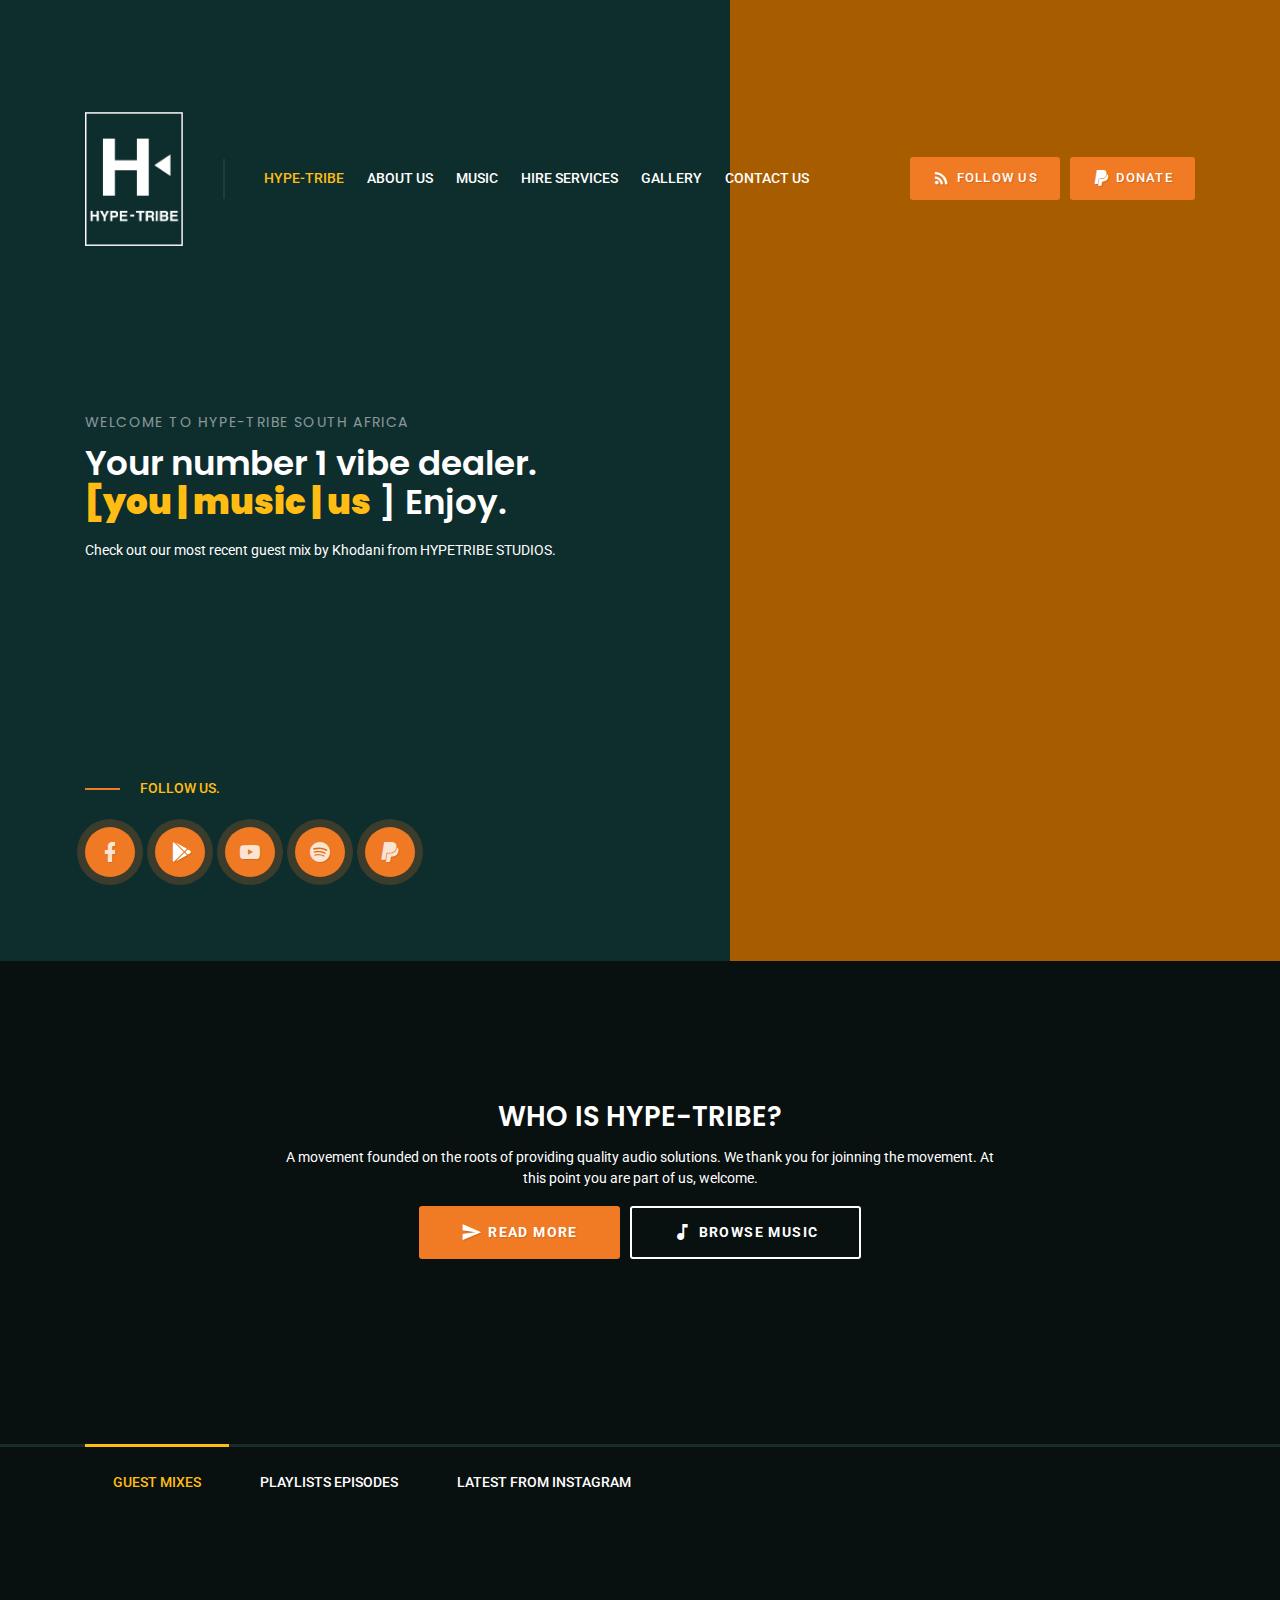
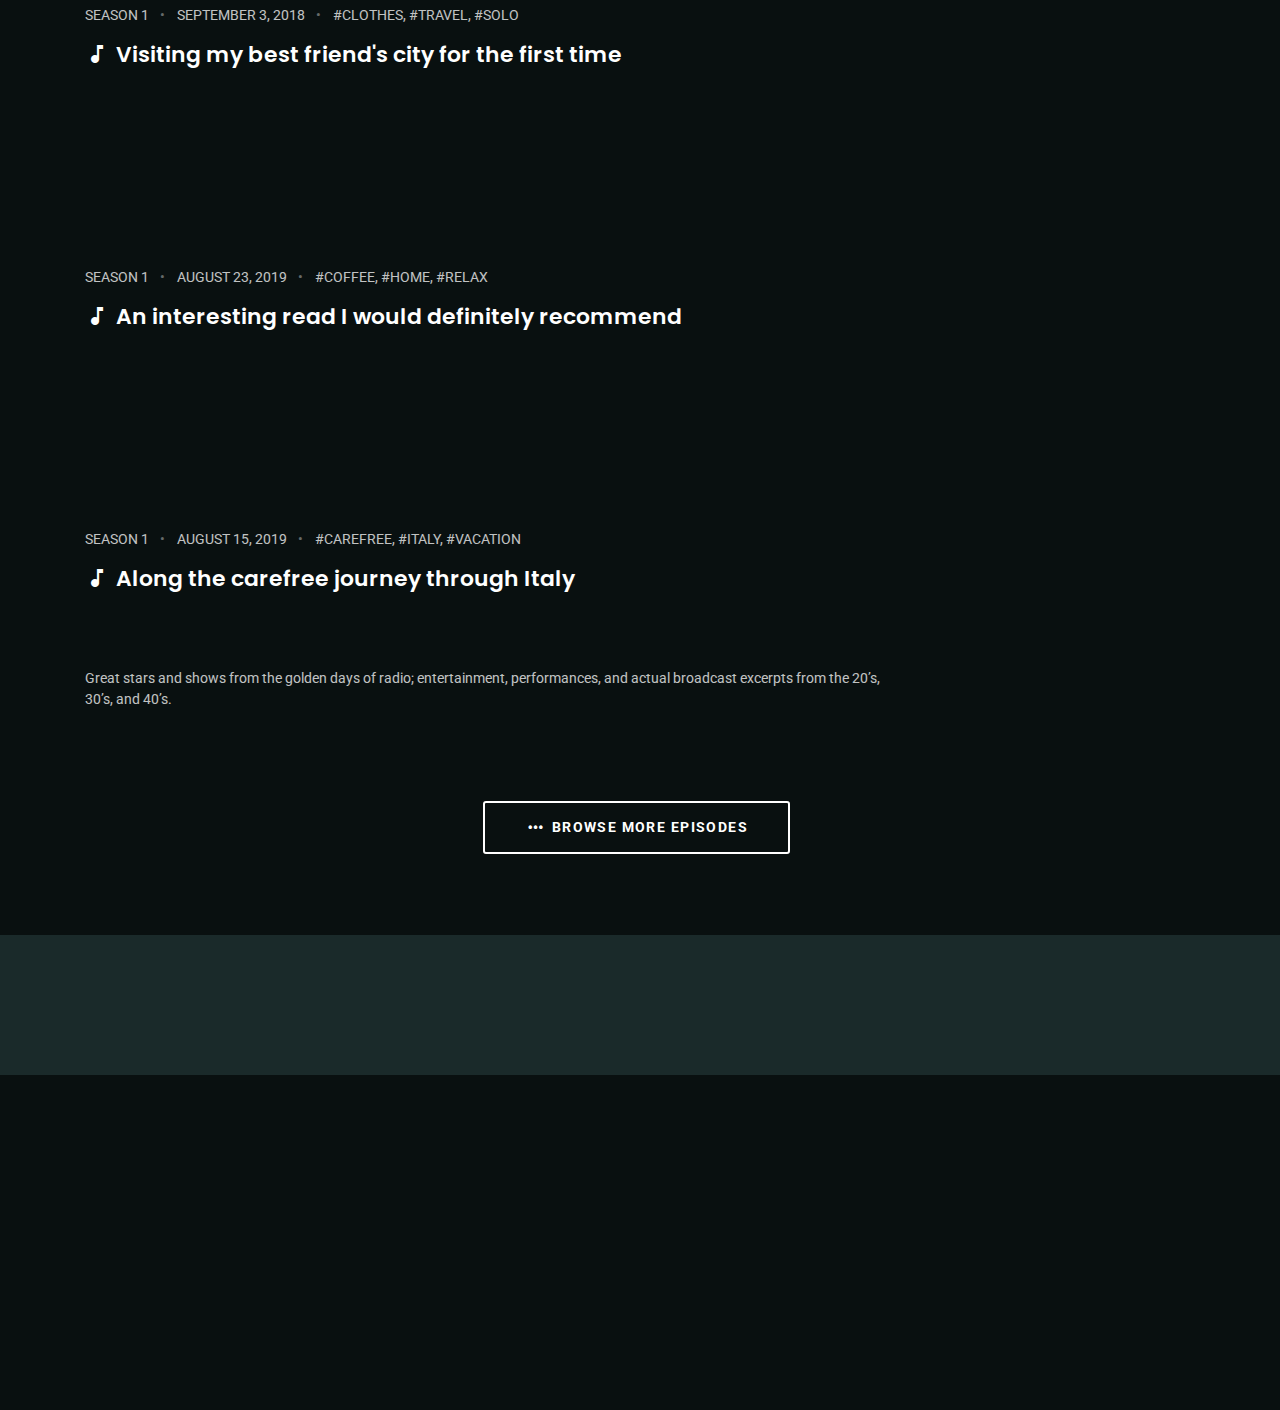
==== commit 75530938: "edited index, bootstrap-grid, style.css" ====
--- a/HTML/index.html
+++ b/HTML/index.html
@@ -65,14 +65,15 @@
 				<div class="row">
 					<div class="col-12 col-lg-7 col-xl-6">
 						<h6 class="subtitle"> WELCOME TO HYPE-TRIBE SOUTH AFRICA</h6>
-						<h2><a href="single-episode.html">Your number 1 vibe dealer. <strong> [you | music | us</strong> ] Enjoy.</a></h2>
+						<h2><a href="single-episode.html">Your number 1 vibe dealer. <strong> [you | music | us</strong>
+								] Enjoy.</a></h2>
 						<p>Check out our most recent guest mix by Khodani from HYPETRIBE STUDIOS.</p>
-				
+
 						<iframe width="100%" height="166" scrolling="no" frameborder="no" allow="autoplay"
-						src="https://w.soundcloud.com/player/?url=https%3A//api.soundcloud.com/tracks/1446094039&amp;{ ADD YOUR PARAMETERS HERE }">
-					  </iframe>
-				
-				<!--<div id="latest-episode-player" class="podcast-episode-player" data-episode-download="https://html.liviucerchez.com/common/preview1.mp3" data-episode-download-button="Download Episode (831.6 KB)" data-episode-transcript="#" data-episode-transcript-button="View Transcript" data-episode-duration="00:41" data-episode-size="831.6 KB">
+							src="https://w.soundcloud.com/player/?url=https%3A//api.soundcloud.com/tracks/1446094039&amp;{ ADD YOUR PARAMETERS HERE }">
+						</iframe>
+
+						<!--<div id="latest-episode-player" class="podcast-episode-player" data-episode-download="https://html.liviucerchez.com/common/preview1.mp3" data-episode-download-button="Download Episode (831.6 KB)" data-episode-transcript="#" data-episode-transcript-button="View Transcript" data-episode-duration="00:41" data-episode-size="831.6 KB">
 							<audio class="wp-audio-shortcode" preload="none">
 								<source
 									src="https://cf-media.sndcdn.com/uk0Gc799E8al.128.mp3?Policy=eyJTdGF0ZW1lbnQiOlt7IlJlc291cmNlIjoiKjovL2NmLW1lZGlhLnNuZGNkbi5jb20vdWswR2M3OTlFOGFsLjEyOC5tcDMqIiwiQ29uZGl0aW9uIjp7IkRhdGVMZXNzVGhhbiI6eyJBV1M6RXBvY2hUaW1lIjoxNjc4OTg0NjM3fX19XX0_&Signature=fNKo88GF803mCLhrTfrG~eL2IYaeSUp0QwGndlYR0KIN7i~AcUyWEHQrYwZegmXIEAgsovwha4KDPD6e5W2mDnZTvaWobAXMJPMwmhBeHh~sVeNoylpg9-inaVxORusBokM~FREFGnMLdpmP5bF9yVldvyG7d6PhpnMEmiTohSEKH~iu4y6Jtg-Valbaq3nkIgG-emY-atiXw29JDgD8mhfG6InuPzHx6s7udUcFqgIfJNTiFz847tc2nj63k-203QdWKMAH784ka1PpvvyDPT7Bzn4XyoXeQE8iOAr8jrKefpZ1C2We1bkr~C0M3xpVf-4gzNFhQ9qKxin1vAQvFQ__&Key-Pair-Id=APKAI6TU7MMXM5DG6EPQ"
@@ -81,7 +82,7 @@
 									src="https://cf-media.sndcdn.com/uk0Gc799E8al.128.mp3?Policy=eyJTdGF0ZW1lbnQiOlt7IlJlc291cmNlIjoiKjovL2NmLW1lZGlhLnNuZGNkbi5jb20vdWswR2M3OTlFOGFsLjEyOC5tcDMqIiwiQ29uZGl0aW9uIjp7IkRhdGVMZXNzVGhhbiI6eyJBV1M6RXBvY2hUaW1lIjoxNjc4OTg0NjM3fX19XX0_&Signature=fNKo88GF803mCLhrTfrG~eL2IYaeSUp0QwGndlYR0KIN7i~AcUyWEHQrYwZegmXIEAgsovwha4KDPD6e5W2mDnZTvaWobAXMJPMwmhBeHh~sVeNoylpg9-inaVxORusBokM~FREFGnMLdpmP5bF9yVldvyG7d6PhpnMEmiTohSEKH~iu4y6Jtg-Valbaq3nkIgG-emY-atiXw29JDgD8mhfG6InuPzHx6s7udUcFqgIfJNTiFz847tc2nj63k-203QdWKMAH784ka1PpvvyDPT7Bzn4XyoXeQE8iOAr8jrKefpZ1C2We1bkr~C0M3xpVf-4gzNFhQ9qKxin1vAQvFQ__&Key-Pair-Id=APKAI6TU7MMXM5DG6EPQ"
 									type="audio/mp3" />
 							</audio>
-						</div>-->	
+						</div>-->
 						<p><a href="about.html" class="line-link">Follow Us.</a></p>
 					</div>
 				</div>
@@ -110,8 +111,11 @@
 				<div class="row">
 					<div class="col-12 col-md-10 offset-md-1 col-lg-8 offset-lg-2">
 						<h3 class="text-center">WHO IS HYPE-TRIBE?</h3>
-						<p class="text-center">A movement founded on the roots of providing quality audio solutions. We thank you for joinning the movement. At this point you are part of us, welcome.</p>
-						<p class="text-center double-margin-bottom"><a class="button button-color button-filled" href="#"><span class="mdi mdi-send"></span> Read More</a> <a class="button" href="#"><span class="mdi mdi-music-note"></span> Browse Music</a></p>
+						<p class="text-center">A movement founded on the roots of providing quality audio solutions. We
+							thank you for joinning the movement. At this point you are part of us, welcome.</p>
+						<p class="text-center double-margin-bottom"><a class="button button-color button-filled"
+								href="#"><span class="mdi mdi-send"></span> Read More</a> <a class="button"
+								href="#"><span class="mdi mdi-music-note"></span> Browse Music</a></p>
 					</div>
 				</div>
 			</div>
@@ -133,13 +137,13 @@
 								<div class="episodes-listing">
 									<article class="entry entry-episode has-post-thumbnail">
 										<div class="row align-items-lg-center">
-											<div class="col-12 col-md-4 col-xl-3">
+											<!--<div class="col-12 col-md-4 col-xl-3">
 												<div class="entry-media">
 													<a href="single-episode.html"><img src="tmp/sample-episode.jpg"
 															width="480" height="480" alt=""></a>
 													<span class="ribbon">new</span>
-												</div>
-											</div>
+												</div> 
+											</div> -->
 											<div class="col-12 col-md-8 col-xl-9">
 												<header class="entry-header">
 													<div class="entry-meta">
@@ -160,42 +164,36 @@
 															</span><a href="episodes.html" rel="tag">solo</a>
 														</span>
 													</div>
+													<!--<h2 class="entry-title"><a href="single-episode.html"
+															rel="bookmark">Visiting my best friend's city for the first
+															time</a></h2> -->
+												</header>
+												<div class="entry-audio">
 													<h2 class="entry-title"><a href="single-episode.html"
 															rel="bookmark">Visiting my best friend's city for the first
 															time</a></h2>
-												</header>
-												<div class="entry-audio">
-													<div class="podcast-episode-player"
-														data-episode-download="https://html.liviucerchez.com/common/preview2.mp3"
-														data-episode-download-button="Download Episode (884.3 KB)"
-														data-episode-duration="00:43" data-episode-size="884.3 KB">
-														<audio class="wp-audio-shortcode" preload="none">
-															<source
-																src="https://html.liviucerchez.com/common/preview2.mp3"
-																type="audio/mpeg" />
-															<source
-																src="https://html.liviucerchez.com/common/preview2.ogg"
-																type="audio/ogg" />
-														</audio>
+													<div class="podcast-episode-player">
+														<iframe width="100%" height="166" scrolling="no"
+															frameborder="no" allow="autoplay"
+															src="https://w.soundcloud.com/player/?url=https%3A//api.soundcloud.com/tracks/1446094039&amp;{ ADD YOUR PARAMETERS HERE }">
+														</iframe>
 													</div>
 												</div>
-												<div class="entry-content">
-													<p>A wonderful serenity has taken possession of my entire soul, like
-														these sweet mornings of spring which I enjoy with my whole
-														heart. I am alone and feel the charm of existence in this spot,
-														which was created for the bliss of souls like mine.</p>
-												</div>
+												<!--<div class="entry-content">
+													<p>I think it would really be a good idea to add our own short
+														descriptions</p>
+												</div> -->
 											</div>
 										</div>
 									</article>
 									<article class="entry entry-episode has-post-thumbnail">
 										<div class="row align-items-lg-center">
-											<div class="col-12 col-md-4 col-xl-3">
+											<!--<div class="col-12 col-md-4 col-xl-3">
 												<div class="entry-media">
 													<a href="single-episode.html"><img src="tmp/sample-episode.jpg"
 															width="480" height="480" alt=""></a>
 												</div>
-											</div>
+											</div>-->
 											<div class="col-12 col-md-8 col-xl-9">
 												<header class="entry-header">
 													<div class="entry-meta">
@@ -216,13 +214,22 @@
 															</span><a href="episodes.html" rel="tag">relax</a>
 														</span>
 													</div>
+													<!--<h2 class="entry-title"><a href="single-episode.html"
+															rel="bookmark">An
+															interesting read I would definitely
+															recommend</a></h2> -->
+												</header>
+												<div class="entry-audio">
 													<h2 class="entry-title"><a href="single-episode.html"
-															rel="bookmark">An interesting read I would definitely
+															rel="bookmark">An
+															interesting read I would definitely
 															recommend</a></h2>
-												</header>
-												<div class="entry-audio">
-													<div class="podcast-episode-player"
-														data-episode-download="https://html.liviucerchez.com/common/preview1.mp3"
+													<div class="podcast-episode-player">
+														<iframe width="100%" height="166" scrolling="no"
+															frameborder="no" allow="autoplay"
+															src="https://w.soundcloud.com/player/?url=https%3A//api.soundcloud.com/tracks/1425579913&amp;{ ADD YOUR PARAMETERS HERE }">
+														</iframe>
+														<!-- data-episode-download="https://html.liviucerchez.com/common/preview1.mp3"
 														data-episode-download-button="Download Episode (831.6 KB)"
 														data-episode-duration="00:41" data-episode-size="831.6 KB">
 														<audio class="wp-audio-shortcode" preload="none">
@@ -232,27 +239,27 @@
 															<source
 																src="https://html.liviucerchez.com/common/preview1.ogg"
 																type="audio/ogg" />
-														</audio>
+														</audio> -->
 													</div>
 												</div>
-												<div class="entry-content">
+												<!--<div class="entry-content">
 													<p>One morning, when Gregor Samsa woke from troubled dreams, he
 														found himself transformed in his bed into a horrible vermin. He
 														lay on his armour-like back, and if he lifted his head a little
 														he could see his brown belly, slightly domed and divided by
 														arches into stiff sections.</p>
-												</div>
+												</div> -->
 											</div>
 										</div>
 									</article>
 									<article class="entry entry-episode has-post-thumbnail">
 										<div class="row align-items-lg-center">
-											<div class="col-12 col-md-4 col-xl-3">
+											<!--<div class="col-12 col-md-4 col-xl-3">
 												<div class="entry-media">
 													<a href="single-episode.html"><img src="tmp/sample-episode.jpg"
 															width="480" height="480" alt=""></a>
 												</div>
-											</div>
+											</div> -->
 											<div class="col-12 col-md-8 col-xl-9">
 												<header class="entry-header">
 													<div class="entry-meta">
@@ -278,8 +285,12 @@
 													</h2>
 												</header>
 												<div class="entry-audio">
-													<div class="podcast-episode-player"
-														data-episode-download="https://html.liviucerchez.com/common/preview2.mp3"
+													<div class="podcast-episode-player">
+														<iframe width="100%" height="166" scrolling="no"
+															frameborder="no" allow="autoplay"
+															src="https://w.soundcloud.com/player/?url=https%3A//api.soundcloud.com/tracks/1387837993&amp;{ ADD YOUR PARAMETERS HERE }">
+														</iframe>
+														<!-- data-episode-download="https://html.liviucerchez.com/common/preview2.mp3"
 														data-episode-download-button="Download Episode (884.3 KB)"
 														data-episode-duration="00:43" data-episode-size="884.3 KB">
 														<audio class="wp-audio-shortcode" preload="none">
@@ -289,7 +300,7 @@
 															<source
 																src="https://html.liviucerchez.com/common/preview2.ogg"
 																type="audio/ogg" />
-														</audio>
+														</audio> -->
 													</div>
 												</div>
 												<div class="entry-content">
@@ -302,8 +313,8 @@
 									</article>
 									<div class="pagination pagination-load-more">
 										<a href="episodes.html" class="button"><span
-												class="mdi mdi-dots-horizontal"></span> Browse More <span
-												class="d-none d-md-inline-block">Episodes</span></a>
+												class="mdi mdi-dots-horizontal"></span>
+											Browse More <span class="d-none d-md-inline-block">Episodes</span></a>
 									</div>
 								</div>
 							</div>
@@ -344,7 +355,8 @@
 												</div>
 												<header class="entry-header">
 													<h2 class="entry-title"><a href="single-post.html"
-															rel="bookmark">Start fresh one of these days</a></h2>
+															rel="bookmark">Start
+															fresh one of these days</a></h2>
 												</header>
 												<div class="entry-content">
 													<p>Sit te oporteat antiopam, cu decore alterum splendide ius. Pro
@@ -366,7 +378,8 @@
 												</div>
 												<header class="entry-header">
 													<h2 class="entry-title"><a href="single-post.html"
-															rel="bookmark">Yes, let's start a new project</a></h2>
+															rel="bookmark">Yes,
+															let's start a new project</a></h2>
 												</header>
 												<div class="entry-content">
 													<p>Intellegat definitiones vix cu. Pro mazim inimicus dissentias id.
@@ -388,7 +401,8 @@
 												</div>
 												<header class="entry-header">
 													<h2 class="entry-title"><a href="single-post.html"
-															rel="bookmark">Tokyo night adventures</a></h2>
+															rel="bookmark">Tokyo
+															night adventures</a></h2>
 												</header>
 												<div class="entry-content">
 													<p>Ea mundi nominati pericula nam, ius prompta recusabo te, ea eos
@@ -459,7 +473,8 @@
 												</div>
 												<header class="entry-header">
 													<h2 class="entry-title"><a href="single-post.html"
-															rel="bookmark">Bring out the best in people</a></h2>
+															rel="bookmark">Bring
+															out the best in people</a></h2>
 												</header>
 												<div class="entry-content">
 													<p>Ad idque aeterno nominati has. Elitr inimicus reprimique vis ei.
@@ -472,8 +487,8 @@
 									</div>
 									<div class="pagination pagination-load-more">
 										<a href="episodes.html" class="button"><span
-												class="mdi mdi-dots-horizontal"></span> Browse More <span
-												class="d-none d-md-inline-block">Posts</span></a>
+												class="mdi mdi-dots-horizontal"></span>
+											Browse More <span class="d-none d-md-inline-block">Posts</span></a>
 									</div>
 								</div>
 							</div>
--- a/HTML/assets/css/style.css
+++ b/HTML/assets/css/style.css
@@ -1332,6 +1332,7 @@
     .mc4wp-form .one-line input[type=email] {
         margin-bottom: 0;
     }
+
     .mc4wp-form .one-line input[type=submit] {
         margin: 0 0 0 -3px;
         border-radius: 0;
@@ -1546,15 +1547,18 @@
 /* end of services styling */
 
 @media (max-width: 991px) {
+
     .site-menu-toggle,
     .site-menu-toggle a {
         display: block;
     }
+
     .site-menu-toggle a {
         width: 30px;
         text-align: center;
         color: inherit;
     }
+
     #top .site-menu-toggle a:before {
         content: '\F35C';
         display: inline-block;
@@ -1563,46 +1567,59 @@
         -webkit-font-smoothing: antialiased;
         -moz-osx-font-smoothing: grayscale;
     }
+
     #site-menu {
         display: none;
     }
+
     .mobile-menu-opened #site-menu {
         display: block;
     }
+
     #site-menu ul {
         padding-left: 0;
         list-style: none;
     }
+
     #site-menu>ul {
         margin-top: 2rem;
         margin-bottom: 0;
     }
+
     #site-menu li {
         border-top: 1px solid rgba(255, 255, 255, .08);
     }
+
     #site-menu a {
         display: block;
         padding: 10px 15px;
         text-decoration: none;
     }
+
     #site-menu .current-menu-item>a {
         background-color: rgba(255, 255, 255, .08);
     }
+
     #site-menu .current-menu-item>a.menu-expand {
         background-color: transparent;
     }
+
     #site-menu ul ul a {
         padding-left: 30px;
     }
+
     #site-menu ul ul ul a {
         padding-left: 45px;
     }
+
     #site-menu ul ul ul ul a {
         padding-left: 60px;
     }
+
     #site-menu .menu-item-has-children>a:first-child {
         padding-right: 35px;
     }
+
     #site-menu .menu-item-has-children .menu-expand {
         position: absolute;
         top: 0;
@@ -1611,12 +1628,15 @@
         font-size: 18px;
         text-align: center;
     }
+
     .no-js #site-menu .menu-item-has-children .menu-expand {
         display: none;
     }
+
     #site-menu .menu-item-has-children .menu-expand:before {
         content: none;
     }
+
     #site-menu .menu-item-has-children .menu-expand:after {
         content: '\f35d';
         font: normal normal normal 18px/1 'Material Design Icons';
@@ -1624,17 +1644,21 @@
         -webkit-font-smoothing: antialiased;
         -moz-osx-font-smoothing: grayscale;
     }
+
     #site-menu .menu-item-has-children.collapse>.menu-expand:after {
         content: '\f360';
     }
+
     #site-menu .menu-expand {
         position: absolute;
         top: 0;
         right: 0;
     }
+
     #site-menu .menu-item-has-children ul {
         display: none;
     }
+
     #site-menu .menu-item-has-children.collapse>ul {
         display: block;
     }
@@ -1646,10 +1670,12 @@
         margin-bottom: 0;
         list-style: none;
     }
+
     #site-menu>ul {
         position: relative;
         padding-left: 21px;
     }
+
     #site-menu>ul:after {
         content: '';
         position: absolute;
@@ -1660,14 +1686,17 @@
         margin-top: -20px;
         background-color: rgba(255, 255, 255, .08);
     }
+
     #site-menu li {
         display: inline-block;
     }
+
     #site-menu a {
         display: block;
         padding: 5px 10px;
         text-decoration: none;
     }
+
     .no-touch #site-menu a:hover,
     #site-menu .hover>a,
     #site-menu a:focus,
@@ -1675,17 +1704,21 @@
     #site-menu .current-menu-parent .current-menu-item>a {
         opacity: .8;
     }
+
     #site-menu .current-menu-parent .current-menu-parent>a,
     #site-menu .current-menu-parent .current-menu-item>a {
         color: inherit;
     }
+
     #site-menu .menu-expand {
         display: none;
     }
+
     #site-menu nav>ul>.current-menu-item>a,
     #site-menu nav>ul>.current-menu-parent>a {
         position: relative;
     }
+
     #site-menu .menu-item-has-children ul {
         visibility: hidden;
         position: absolute;
@@ -1700,16 +1733,19 @@
         opacity: 0;
         border-radius: 0;
     }
+
     .no-touch #site-menu .menu-item-has-children:hover>ul,
     #site-menu .menu-item-has-children.hover>ul {
         visibility: visible;
         margin-top: 0;
         opacity: 1;
     }
+
     .csstransitions #site-menu li.menu-item-has-children ul {
         transition: opacity var(--transition-duration), visibility var(--transition-duration), margin var(--transition-duration);
         transition-delay: .1s;
     }
+
     #site-menu .menu-item-has-children .menu-item-has-children ul {
         top: -1rem;
         left: 100%;
@@ -1717,32 +1753,40 @@
         padding-top: 0;
         font-size: 1em;
     }
+
     #site-menu .menu-item-has-children .menu-item-has-children ul:before {
         content: none;
     }
+
     #site-menu .menu-item-has-children li {
         display: block;
         background-color: var(--primary-color);
     }
+
     #site-menu .menu-item-has-children li:first-child {
         padding-top: 1rem;
         border-radius: .2rem .2rem 0 0;
     }
+
     #site-menu .menu-item-has-children .menu-item-has-children li:first-child {
         border-radius: 0 .2rem 0 0;
     }
+
     #site-menu .menu-item-has-children li:last-child {
         padding-bottom: 1rem;
         border-radius: 0 0 .2rem .2rem;
     }
+
     #site-menu .menu-item-has-children .menu-item-has-children li:last-child {
         border-radius: 0 0 .2rem 0;
     }
+
     #site-menu .menu-item-has-children li a {
         display: block;
         padding: .5rem;
         margin: 0;
     }
+
     #site-menu .menu-item-has-children li .menu-expand {
         display: none;
     }
@@ -1752,6 +1796,7 @@
     #site-menu>ul {
         padding-left: 41px;
     }
+
     #site-menu>ul:after {
         left: 10px;
     }
@@ -1775,6 +1820,7 @@
         text-align: center;
         display: none;
     }
+
     .mobile-menu-opened #top .call-to-action {
         display: block;
     }
@@ -1831,9 +1877,11 @@
     from {
         top: 0;
     }
+
     50% {
         top: -20px;
     }
+
     to {
         top: 0;
     }
@@ -1843,9 +1891,11 @@
     from {
         top: 0;
     }
+
     50% {
         top: -20px;
     }
+
     to {
         top: 0;
     }
@@ -1881,10 +1931,12 @@
     #featured {
         padding-bottom: 4rem;
     }
+
     .error404 #featured {
         padding-top: 8rem;
         padding-bottom: 8rem;
     }
+
     #featured div[class*="col-md"] h2:last-child,
     #featured div[class*="col-md"] p:last-child,
     #featured div[class*="col-md"] .button:last-child {
@@ -1893,6 +1945,7 @@
 }
 
 @media (min-width: 992px) {
+
     #featured h2:last-child,
     #featured p:last-child {
         margin-bottom: 0;
@@ -1907,16 +1960,19 @@
     #featured {
         padding-top: 28px;
     }
+
     #featured,
     .home #featured {
         padding-bottom: 56px;
     }
+
     .single-page #featured,
     .single-post #featured,
     .single-episode #featured {
         padding-top: 56px;
         padding-bottom: 72px;
     }
+
     .error404 #featured {
         padding-top: 10rem;
         padding-bottom: 10rem;
@@ -1927,16 +1983,19 @@
     #featured {
         padding-top: 56px;
     }
+
     #featured,
     .home #featured {
         padding-bottom: 84px;
     }
+
     .single-page #featured,
     .single-post #featured,
     .single-episode #featured {
         padding-top: 84px;
         padding-bottom: 112px;
     }
+
     .error404 #featured {
         padding-top: 13rem;
         padding-bottom: 13rem;
@@ -1947,16 +2006,19 @@
     #featured {
         padding-top: 84px;
     }
+
     #featured,
     .home #featured {
         padding-bottom: 112px;
     }
+
     .single-page #featured,
     .single-post #featured,
     .single-episode #featured {
         padding-top: 112px;
         padding-bottom: 140px;
     }
+
     .error404 #featured {
         padding-top: 15rem;
         padding-bottom: 15rem;
@@ -2015,6 +2077,7 @@
         text-align: left;
         padding-top: 2rem;
     }
+
     .expand-featured-media #featured .social-navigation {
         padding-bottom: 0;
     }
@@ -2100,6 +2163,7 @@
         width: 66px;
         height: 66px;
     }
+
     #featured .social-navigation a:hover:before,
     #featured .social-navigation a:focus:before {
         top: -11px;
@@ -2265,6 +2329,7 @@
     .featured-media {
         height: 280px;
     }
+
     .featured-media img {
         top: -30%;
     }
@@ -2274,6 +2339,7 @@
     .featured-media {
         height: 320px;
     }
+
     .featured-media img {
         top: -35%;
     }
@@ -2283,6 +2349,7 @@
     .featured-media {
         height: 360px;
     }
+
     .featured-media img {
         top: -40%;
         margin-top: -30px;
@@ -2299,6 +2366,7 @@
         height: 100%;
         margin-top: 0;
     }
+
     .featured-media img {
         position: relative;
         top: 0;
@@ -2389,6 +2457,7 @@
 }
 
 @media (min-width: 1200px) {
+
     .feature-box h5,
     .feature-box .feature-box-title {
         margin-top: 1.3rem;
@@ -2466,6 +2535,7 @@
 }
 
 @media (min-width: 768px) {
+
     .episodes-listing article,
     .post-listing article {
         padding-top: 1.25rem;
@@ -2596,6 +2666,7 @@
 }
 
 @media (min-width: 1200px) {
+
     .entry-meta .posted-on:before,
     .entry-meta .tags:before {
         margin-left: .6em;
@@ -2721,7 +2792,7 @@
 }
 
 .pagination {
-    margin-top: 1.25rem;
+    margin-top: 4rem;
 }
 
 .pagination-load-more {
@@ -2763,10 +2834,12 @@
 }
 
 @media (min-width: 480px) {
+
     .share-entry .share-title,
     .share-entry .share-links {
         display: inline-block;
     }
+
     .share-entry .share-links {
         margin-left: .3rem;
         margin-bottom: 0;
@@ -2846,6 +2919,7 @@
     .post-controls .prev-post {
         text-align: right;
     }
+
     .post-controls .prev-post,
     .post-controls h5 {
         margin-bottom: 0;
